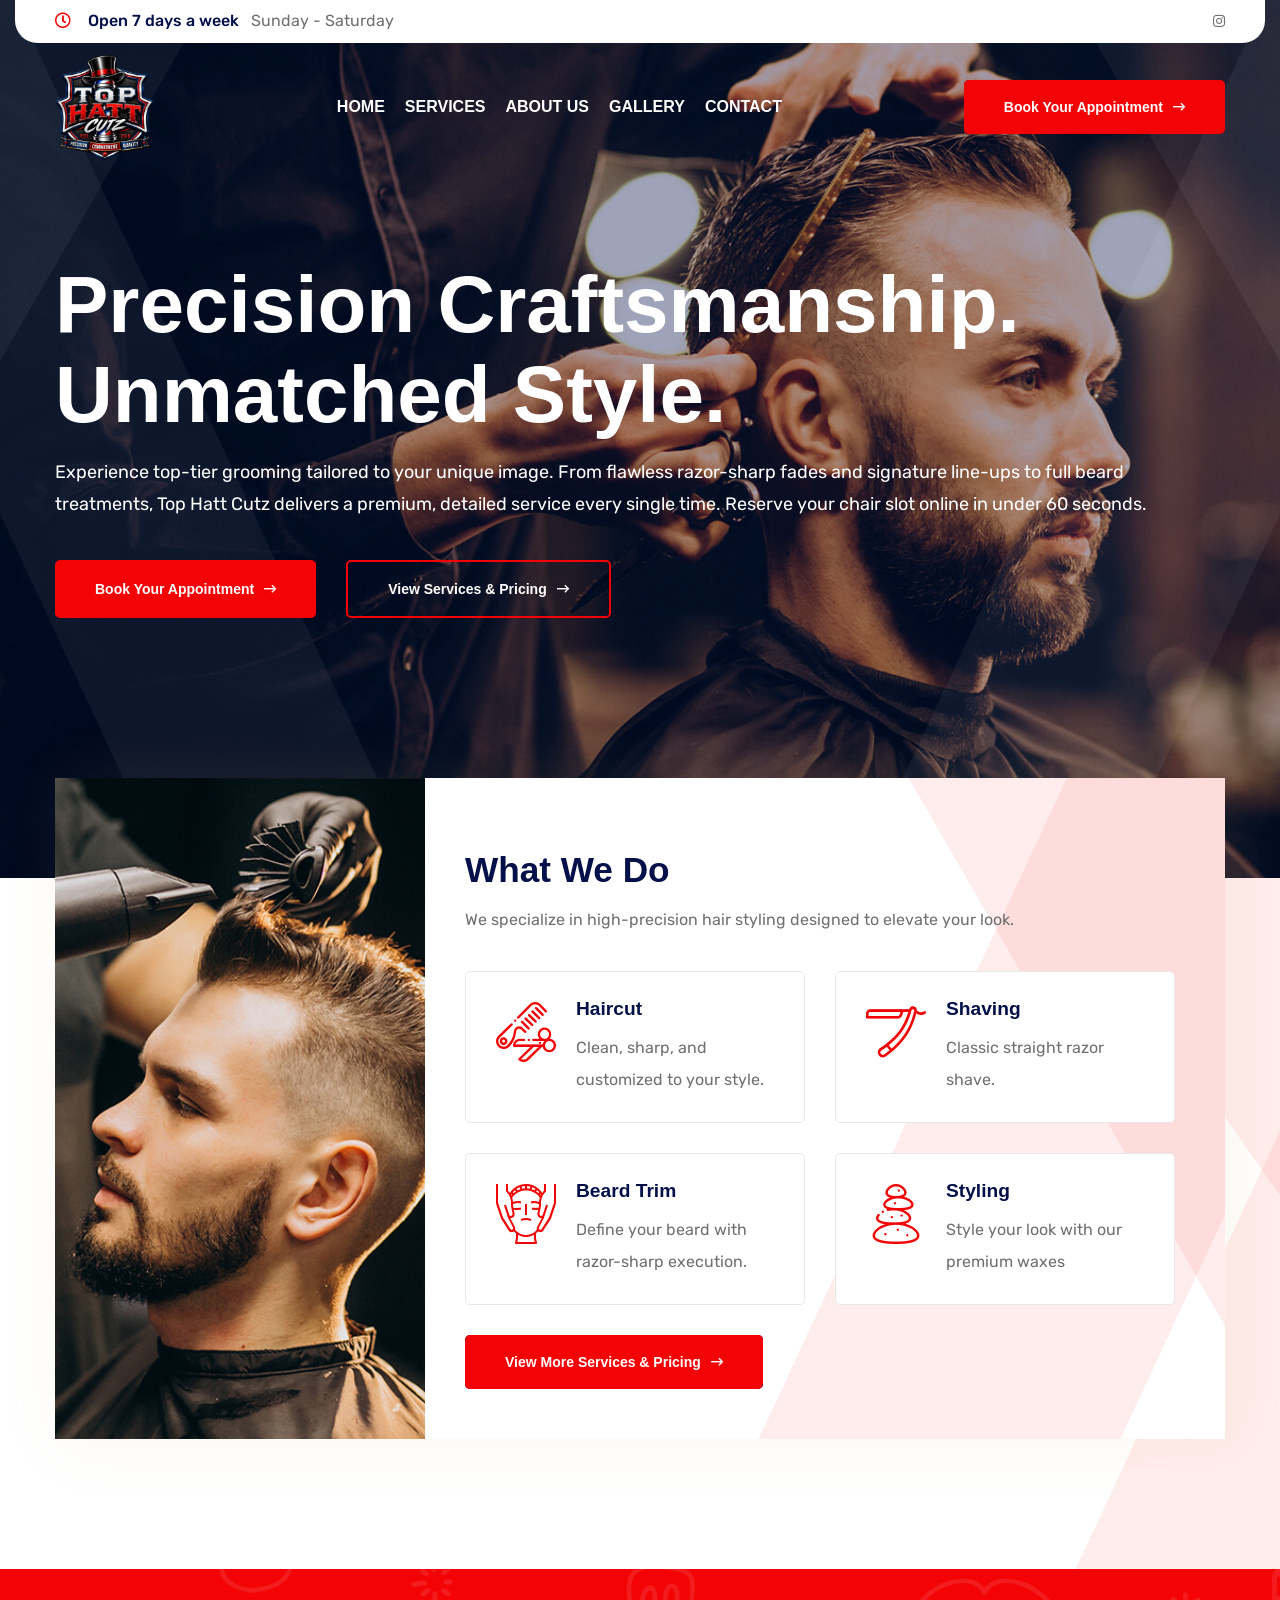
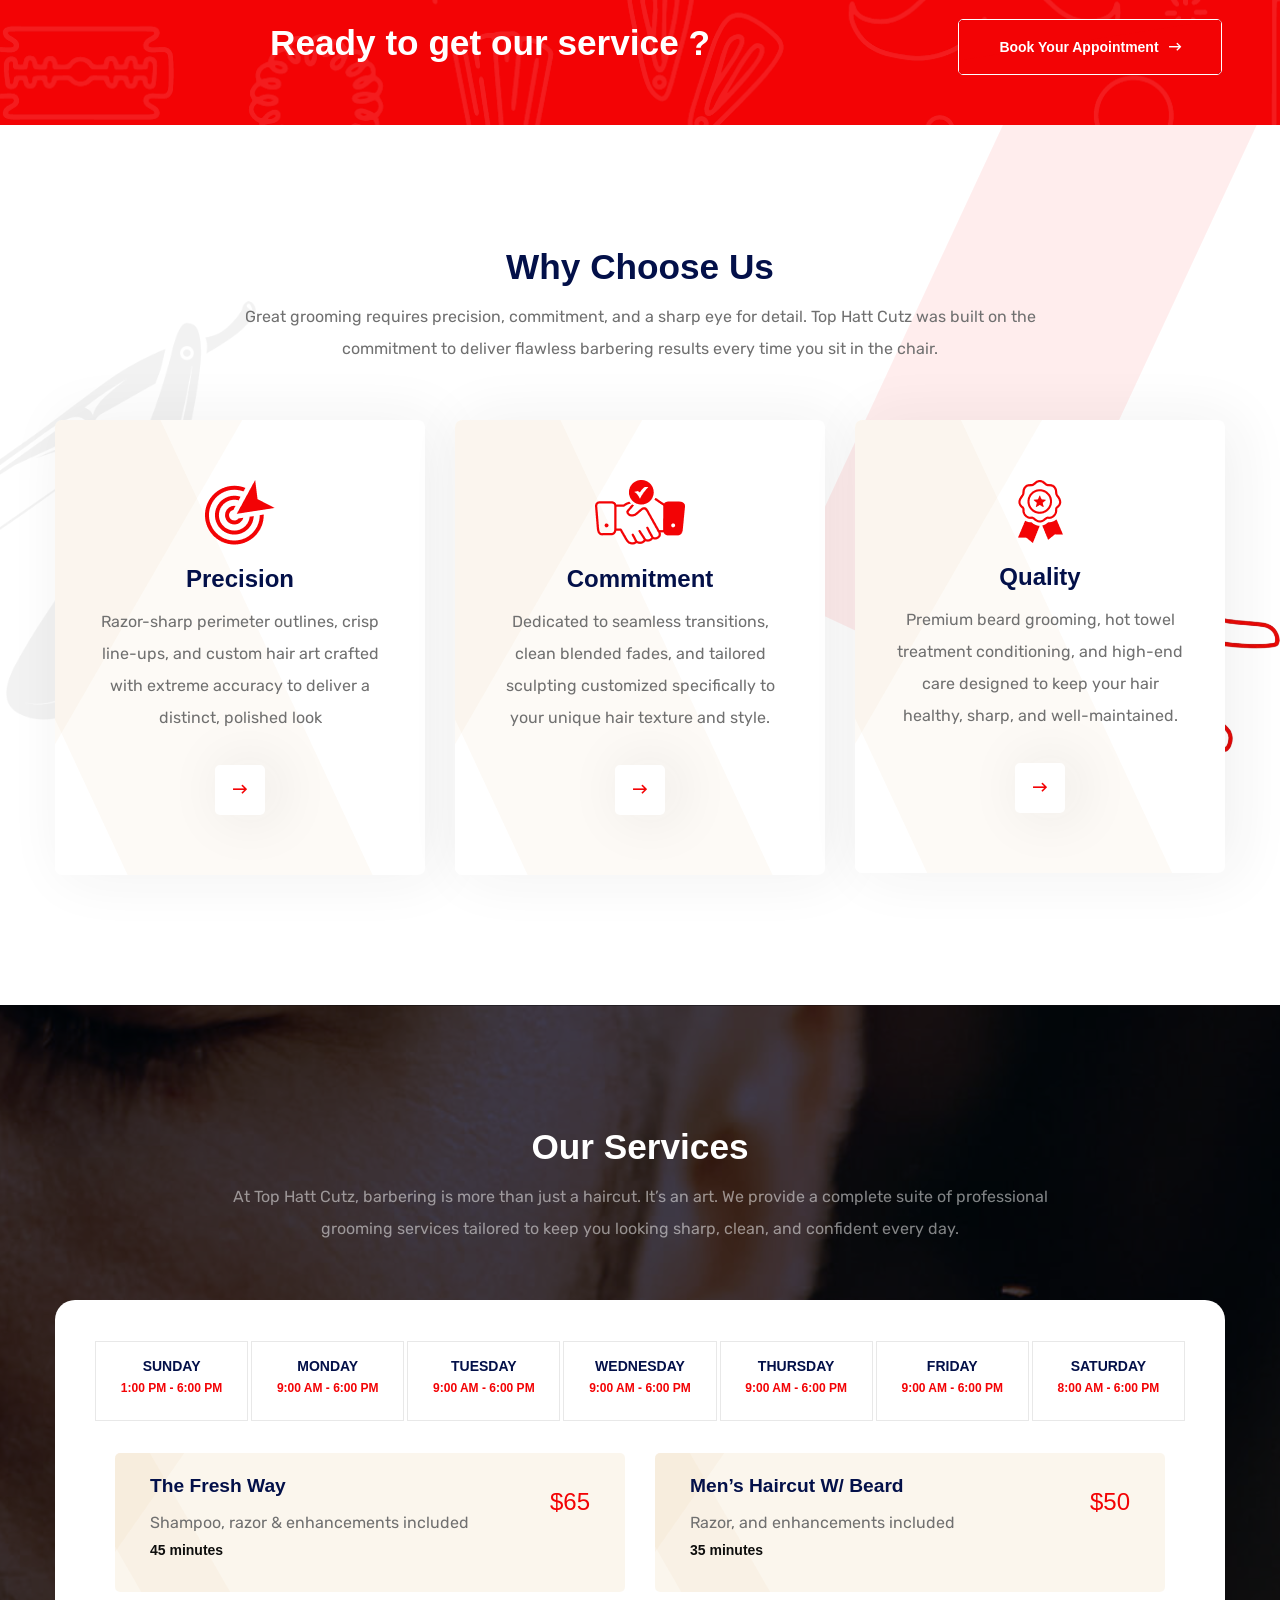
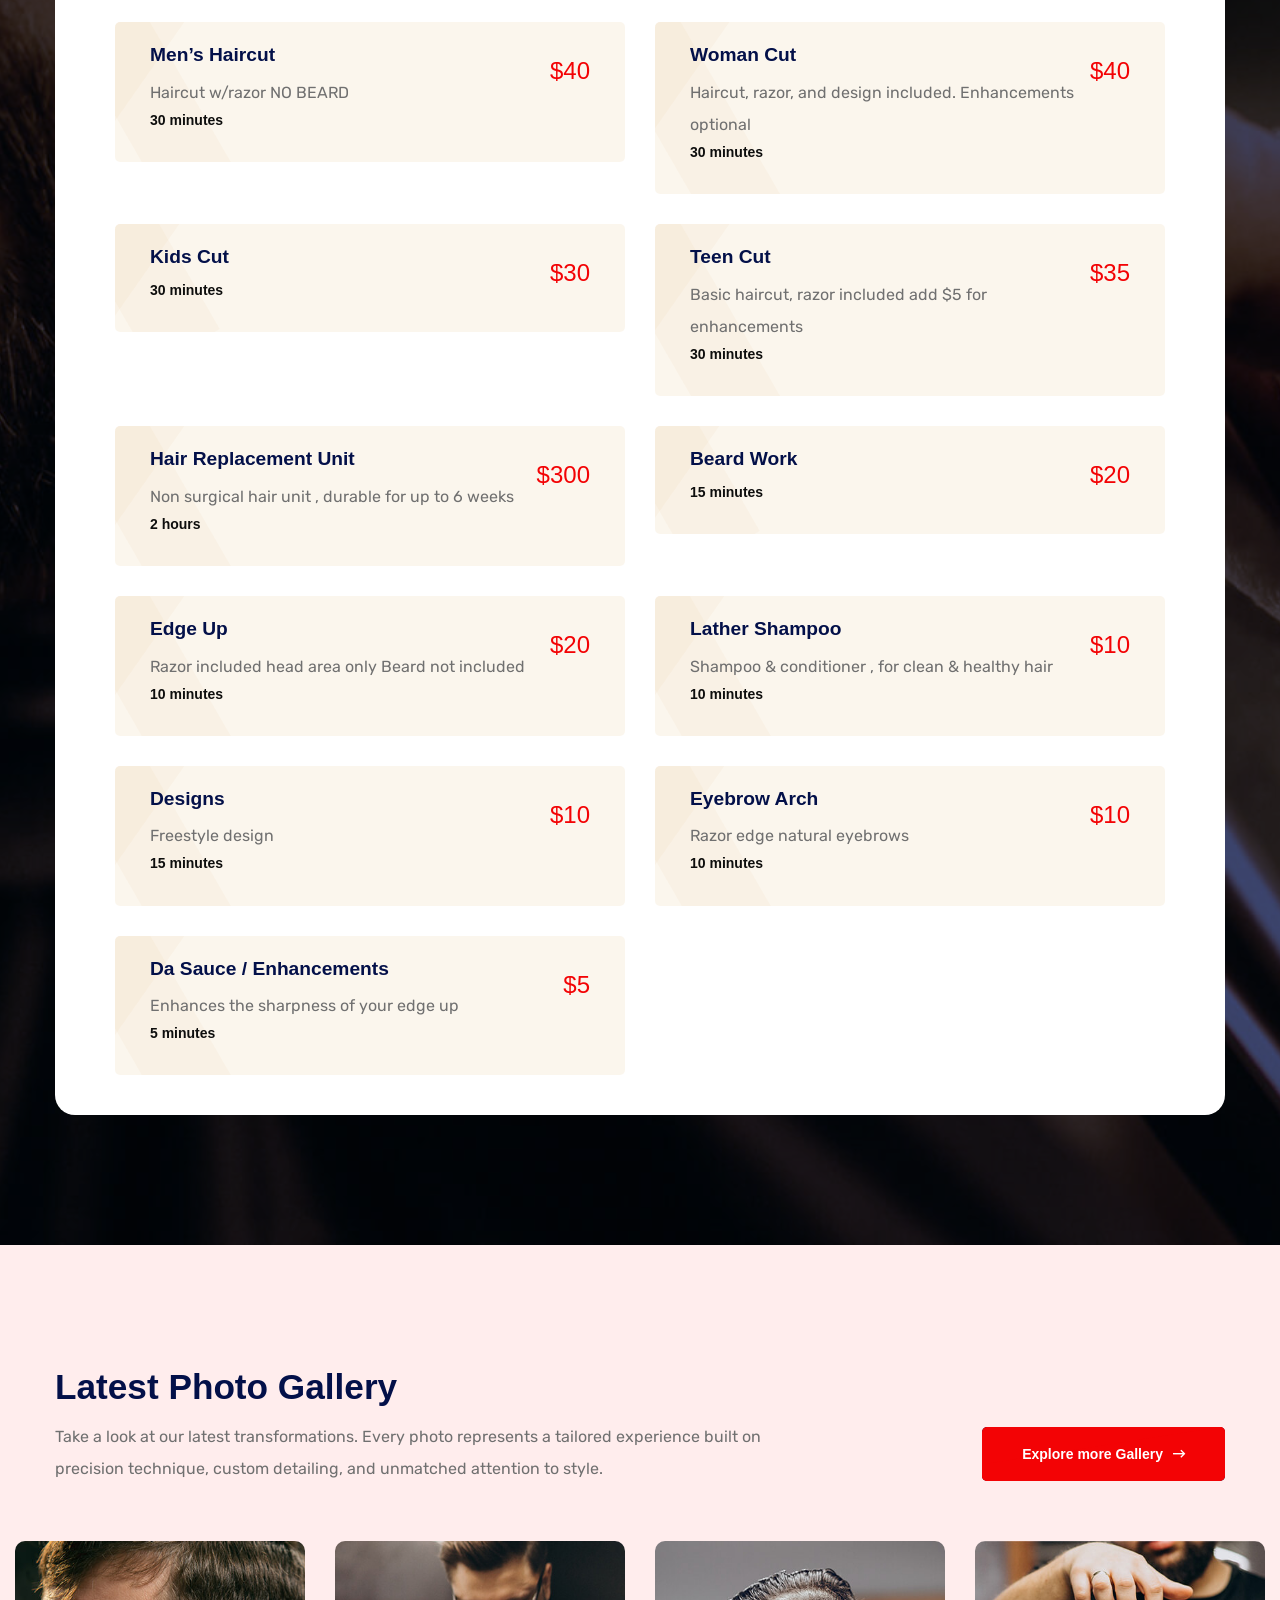
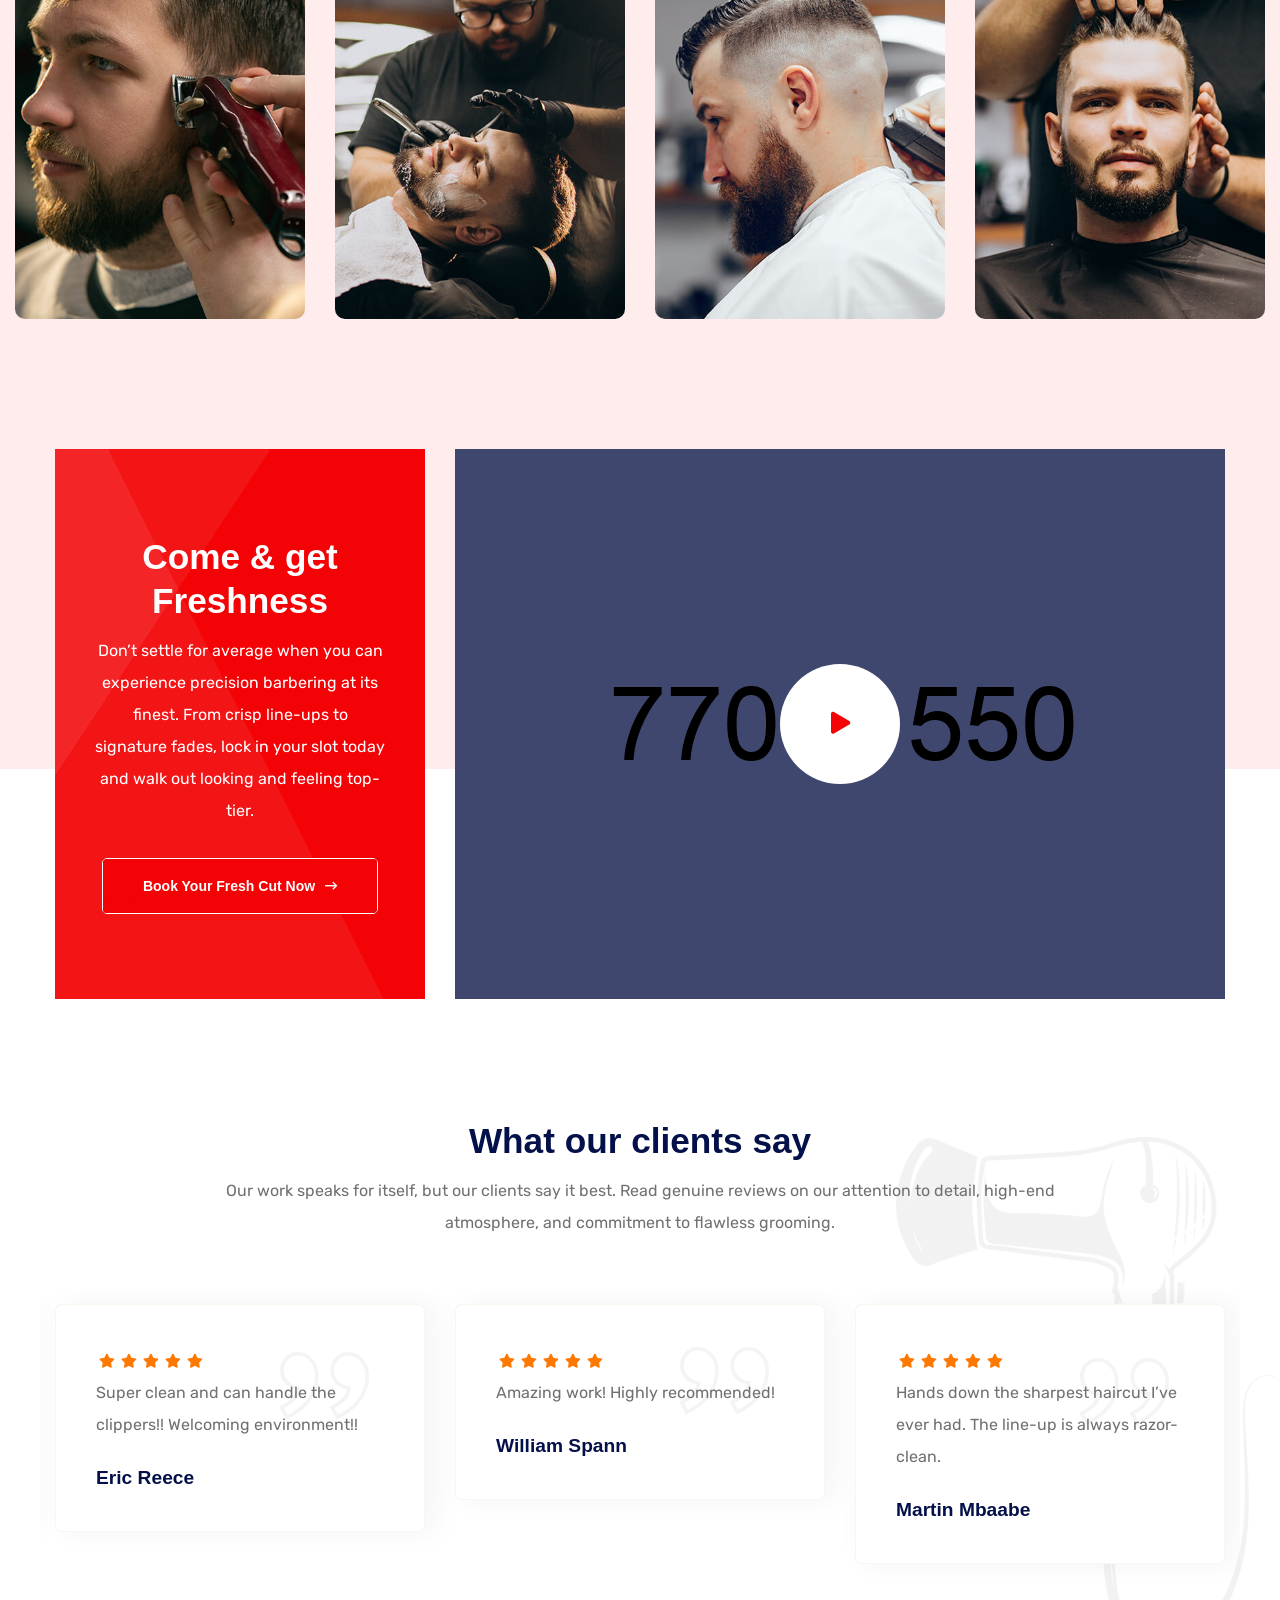
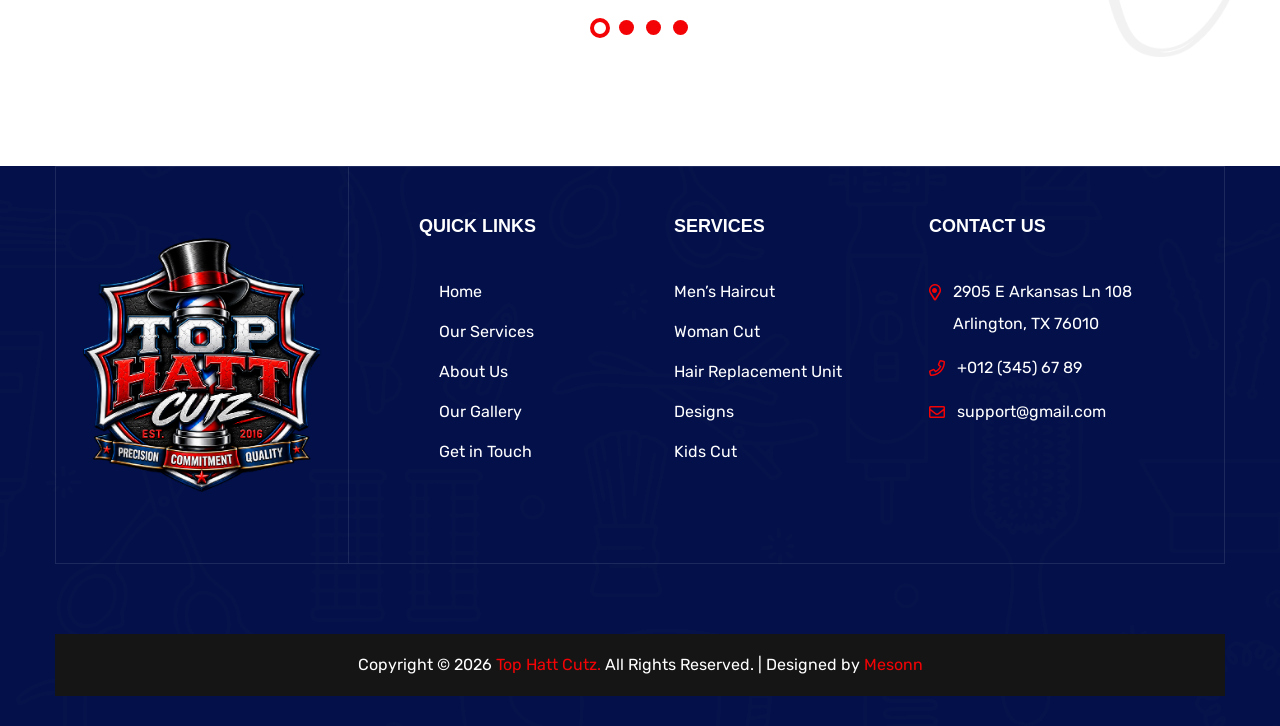
==== index.html @ 231bff4a "All pages" ====
<!DOCTYPE html>
<html lang="zxx">
<head>
    <!-- Required meta tags -->
    <meta charset="utf-8" />
    <meta name="description" content="" />
    <meta http-equiv="X-UA-Compatible" content="IE=edge">
    <meta name="viewport" content="width=device-width, initial-scale=1, shrink-to-fit=no">

    <!-- Title -->
    <title>Top Hatt Cutz | Premium Barbering, Precision Fades & Custom Hairlines || Home</title>
    <meta name="description" content="Book your next precision haircut with Top Hatt Cutz. Master barbering specializing in crisp fades, sharp line-ups, custom hair designs, and premium beard care. Select your slot and book online in seconds.">
    <!-- Favicon Icon -->
    <link rel="shortcut icon" href="assets/images/logos/logo2.png" type="image/x-icon">
    <!-- Google Fonts -->
    <link href="https://fonts.googleapis.com/css2?family=Oswald:wght@400;500;600;700&family=Rubik:wght@400;500&display=swap" rel="stylesheet">
    
    <!-- Flaticon -->
    <link rel="stylesheet" href="assets/css/flaticon.min.css">
    <!-- Font Awesome -->
    <link rel="stylesheet" href="assets/css/fontawesome-5.14.0.min.css">
    <!-- Bootstrap -->
    <link rel="stylesheet" href="assets/css/bootstrap-4.5.3.min.css">
    <!-- Magnific Popup -->
    <link rel="stylesheet" href="assets/css/magnific-popup.min.css">
    <!-- Nice Select -->
    <link rel="stylesheet" href="assets/css/nice-select.min.css">
    <!-- Animate -->
    <link rel="stylesheet" href="assets/css/animate.min.css">
    <!-- Slick -->
    <link rel="stylesheet" href="assets/css/slick.min.css">
    <!-- Main Style -->
    <link rel="stylesheet" href="assets/css/style.css">
    
</head>
<body>
    <div class="page-wrapper">

        <!-- Preloader -->
        <div class="preloader"></div>

        <!-- main header -->
        <header class="main-header header-one menu-absolute">
           <div class="container">
               <div class="header-top py-5">
                   <div class="row">
                       <div class="col-sm-9">
                           <div class="top-left">
                               <ul>
                                   <li><i class="far fa-map-marker"></i> <b>Londyn’s Studio : </b>2905 E Arkansas Ln 108 Arlington, TX 76010</li>
                                    <li><i class="far fa-clock"></i> <b>Open 7 days a week </b> Sunday - Saturday</li>
                                </ul>
                           </div>
                       </div>
                       <div class="col-sm-3">
                           <div class="top-right text-center text-sm-right">
                                <div class="social-style-one">
                                    <a href="#"><i class="fab fa-instagram"></i></a>
                                    <!-- <a href="#"><i class="fab fa-twitter"></i></a>
                                    <a href="#"><i class="fab fa-youtube"></i></a>
                                    <a href="#"><i class="fab fa-rocketchat"></i></a> -->
                                </div>
                           </div>
                       </div>
                   </div>
               </div>
           </div>
           
            <!--Header-Upper-->
            <div class="header-upper">
                <div class="container clearfix">

                    <div class="header-inner py-10 rpy-0 d-lg-flex align-items-center">
                        <div class="logo-outer">
                            <div class="logo"><a href="index.html"><img src="assets/images/logos/logo2.png" alt="Logo" title="Logo"></a></div>
                        </div>

                        <div class="nav-outer clearfix mx-lg-auto">
                            <!-- Main Menu -->
                            <nav class="main-menu navbar-expand-lg">
                                <div class="navbar-header">
                                   <div class="mobile-logo my-15">
                                       <a href="index.html">
                                            <img src="assets/images/logos/logo2.png" alt="Logo" title="Logo">
                                       </a>
                                   </div>
                                   
                                    <!-- Toggle Button -->
                                    <button type="button" class="navbar-toggle" data-toggle="collapse" data-target=".navbar-collapse">
                                        <span class="icon-bar"></span>
                                        <span class="icon-bar"></span>
                                        <span class="icon-bar"></span>
                                    </button>
                                </div>

                                <div class="navbar-collapse collapse clearfix">
                                    <ul class="navigation clearfix">
                                        
                                        <li><a href="index.html">Home</a></li>

                                        <li><a href="services.html">Services</a></li>

                                        <li><a href="about.html">About Us</a></li>

                                        <li><a href="gallery.html">Gallery</a></li>

                                        <li><a href="contact.html">Contact</a></li>
                                    </ul>
                                </div>

                            </nav>
                            <!-- Main Menu End-->
                        </div>
                        
                        <!-- Menu Button -->
                        <div class="menu-button d-none d-lg-block">
                           <a href="#" class="theme-btn">Book Your Appointment <i class="far fa-long-arrow-right"></i></a>
                        </div>
                    </div>
                </div>
            </div>
            <!--End Header Upper-->
        </header>

       
        <!-- Hero Section Start -->
        <section class="hero-section py-250" style="background-image: url(assets/images/hero/hero-bg.jpg);">
            <div class="container">
                <div class="row align-items-center justify-content-between">
                    <div class="col-xl-12 col-lg-12">
                        <div class="hero-content py-10 rpt-0 text-white rmb-70">
                            <h1 class="wow fadeInUp delay-0-2s">Precision Craftsmanship. Unmatched Style.</h1>
                            <p class="wow fadeInUp delay-0-4s">Experience top-tier grooming tailored to your unique image. From flawless razor-sharp fades and signature line-ups to full beard treatments, Top Hatt Cutz delivers a premium, detailed service every single time. Reserve your chair slot online in under 60 seconds.</p>
                            <div class="hero-btn">
                                <a href="#" class="theme-btn wow fadeInUp delay-0-6s">Book Your Appointment <i class="far fa-long-arrow-right"></i></a>
                            <a href="#hair" class="theme2-btn wow fadeInUp delay-0-8s">View Services & Pricing <i class="far fa-long-arrow-right"></i></a>
                            </div>
                            
                        </div>
                    </div>
                    <!-- <div class="col-lg-4">
                        <div class="hero-video text-lg-right wow zoomIn delay-0-6s">
                            <a href="https://www.youtube.com/watch?v=9Y7ma241N8k" class="mfp-iframe video-play"><i class="fas fa-play"></i></a>
                        </div>
                    </div> -->
                </div>
            </div>
            <div class="hero-bg-shapes"></div>
        </section>
        <!-- Hero Section End -->
        
        
        <!-- What We Do Area Start -->
        <section class="what-we-do-area pb-130 rpb-100">
            <div class="container">
                <div class="what-we-do-inner">
                    <div class="row">
                        <div class="col-xl-4">
                            <div class="feature-image wow fadeInLeft delay-0-2s" style="background-image: url(assets/images/about/what-we-do.jpg);"></div>
                        </div>
                        <div class="col-xl-8 align-self-center">
                            <div class="what-we-do-content wow fadeInRight delay-0-2s">
                                <div class="row">
                                    <div class="col-lg-12">
                                        <div class="section-title mb-35">
                                            <h2 class="title">What We Do</h2>
                                            <p>We specialize in high-precision hair styling designed to elevate your look.</p>
                                        </div>
                                    </div>
                                </div>
                                <div class="row">
                                    <div class="col-md-6">
                                        <div class="feature-item">
                                            <div class="icon">
                                                <i class="flaticon-scissors"></i>
                                            </div>
                                            <div class="content">
                                                <h4>Haircut</h4>
                                                <p>Clean, sharp, and customized to your style.</p>
                                            </div>
                                        </div>
                                    </div>
                                    <div class="col-md-6">
                                        <div class="feature-item">
                                            <div class="icon">
                                                <i class="flaticon-straight-razor"></i>
                                            </div>
                                            <div class="content">
                                                <h4>Shaving</h4>
                                                <p>Classic straight razor shave.</p>
                                            </div>
                                        </div>
                                    </div>
                                    <div class="col-md-6">
                                        <div class="feature-item">
                                            <div class="icon">
                                                <i class="flaticon-beauty-treatment"></i>
                                            </div>
                                            <div class="content">
                                                <h4>Beard Trim</h4>
                                                <p>Define your beard with razor-sharp execution.</p>
                                            </div>
                                        </div>
                                    </div>
                                    <div class="col-md-6">
                                        <div class="feature-item">
                                            <div class="icon">
                                                <i class="flaticon-hot-stones"></i>
                                            </div>
                                            <div class="content">
                                                <h4>Styling</h4>
                                                <p>Style your look with our premium waxes</p>
                                            </div>
                                        </div>
                                    </div>
                                </div>

                                <a href="#hair" class="theme-btn wow fadeInUp delay-0-8s">View More Services & Pricing <i class="far fa-long-arrow-right"></i></a>
                            </div>
                            
                        </div>
                    </div>
                </div>
            </div>
        </section>
        <!-- What We Do Area End -->
        
        
        <!-- About Us Area Start -->
        <!-- <section class="about-us-area">
            <div class="row">
                <div class="col-xl-3 col-sm-6">
                    <div class="about-left-image wow fadeInUp delay-0-2s">
                        <img src="assets/images/about/about-left.jpg" alt="About Left">
                    </div>
                </div>
                <div class="col-xl-3 col-sm-6 order-xl-2">
                    <div class="about-right-image wow fadeInUp delay-0-6s">
                        <img src="assets/images/about/about-right.jpg" alt="About Right">
                    </div>
                </div>
                <div class="col-xl-6 align-self-center">
                    <div class="about-content rp-15 rpb-90 text-center wow fadeInUp delay-0-4s">
                        <div class="row justify-content-center">
                            <div class="col-lg-8">
                                <div class="section-title mb-35">
                                    <h2 class="title">we’re Best barbers & hair cutting salon</h2>
                                </div>
                            </div>
                        </div>
                        <p>Sed ut perspiciatis unde omnis iste natus error sit voluptatem accusantium doloremque laudantium, totam rem aperiam, eaque ipsa quae ab illo inventore veritatis et quasi architecto beatae vitae dicta sunt explicabo. Nemo enim ipsam voluptatem quia voluptas sit aspernatur aut odit aut fugit, sed quia consequuntur magni dolores eos qui ratione voluptatem sequi nesciunt.</p>
                        <div class="our-author mt-20">
                            <img src="assets/images/about/author.jpg" alt="Authro">
                            <div class="content">
                                <h4>Randall J. Goodman</h4>
                                <img src="assets/images/about/signature.png" alt="Signature">
                            </div>
                        </div>
                        <img class="about-bg-shape" src="assets/images/about/about-bg-shape.png" alt="BG Shape">
                    </div>
                </div>
            </div>
        </section> -->
        <!-- About Us Area End -->
        
        
        <!-- Call To Action Start -->
        <section class="cta-area bgs-cover bg-yellow text-white py-40" style="background-image: url(assets/images/background/cta-bg.png);">
            <div class="container">
                <div class="row justify-content-center text-center align-items-center">
                    <div class="col-xl-9 col-lg-8">
                        <div class="section-title mt-5 wow fadeInLeft delay-0-2s">
                            <h2>Ready to get our service ?</h2>
                        </div>
                    </div>
                    <div class="col-xl-3 col-lg-4">
                        <a href="#" class="theme-btn btn-border my-10 wow fadeInRight delay-0-2s">Book Your Appointment <i class="far fa-long-arrow-right"></i></a>
                    </div>
                </div>
            </div>
        </section>
        <!-- Call To Action End -->
        
        
        <!-- Services Area Start -->
        <section class="services-area rel z-1 pt-120 rpt-90 pb-100 rpb-70">
            <div class="container">
               <div class="row justify-content-center">
                    <div class="col-xl-9 col-lg-9 col-md-9">
                        <div class="section-title text-center mb-55">
                            <h2 class="title">Why Choose Us</h2>
                            <p>Great grooming requires precision, commitment, and a sharp eye for detail. Top Hatt Cutz was built on the commitment to deliver flawless barbering results every time you sit in the chair.</p>
                        </div>
                    </div>
                </div>
                <div class="row">
                    <div class="col-lg-4 col-md-6">
                        <div class="service-item wow fadeInUp delay-0-2s">
                            <div class="icon">
                                <!-- <i class="flaticon-salon"></i> -->
                                <img src="assets/images/icon/Precision.png" alt="Precision">
                            </div>
                            <div class="content">
                                <h3>Precision</h3>
                                <p>Razor-sharp perimeter outlines, crisp line-ups, and custom hair art crafted with extreme accuracy to deliver a distinct, polished look</p>
                                <span class="details-btn"><i class="far fa-long-arrow-right"></i></span>
                            </div>
                        </div>
                    </div>
                    <div class="col-lg-4 col-md-6">
                        <div class="service-item wow fadeInUp delay-0-4s">
                            <div class="icon">
                                <!-- <i class="flaticon-shampoo"></i> -->
                                <img src="assets/images/icon/commitment.png" alt="Commitment">
                            </div>
                            <div class="content">
                                <h3>Commitment</h3>
                                <p>Dedicated to seamless transitions, clean blended fades, and tailored sculpting customized specifically to your unique hair texture and style.</p>
                                <span class="details-btn"><i class="far fa-long-arrow-right"></i></span>
                            </div>
                        </div>
                    </div>
                    <div class="col-lg-4 col-md-6">
                        <div class="service-item wow fadeInUp delay-0-6s">
                            <div class="icon">
                                <!-- <i class="flaticon-hot-stone"></i> -->
                                <img src="assets/images/icon/quality.png" class="quality" alt="Quality">
                            </div>
                            <div class="content">
                                <h3>Quality</h3>
                                <p>Premium beard grooming, hot towel treatment conditioning, and high-end care designed to keep your hair healthy, sharp, and well-maintained.</p>
                                <span class="details-btn"><i class="far fa-long-arrow-right"></i></span>
                            </div>
                        </div>
                    </div>
                </div>
            </div>
            <div class="services-shapes">
                <img class="shape-one" src="assets/images/shapes/service-one.png" alt="Shape">
                <img class="shape-two" src="assets/images/shapes/service-two.png" alt="Shape">
            </div>
        </section>
        <!-- Services Area End -->
        
        
        <!-- Pricing Plan Area Start -->
        <section class="pricing-plan-area bgs-cover pt-120 rpt-90 pb-130 rpb-100" style="background-image: url(assets/images/background/pricing-plan-bg.jpg);">
            <div class="container">
               <div class="row justify-content-center">
                    <div class="col-xl-9 col-lg-8 col-md-8">
                        <div class="section-title text-white text-center mb-55">
                            <h2 class="title">Our Services</h2>
                            <p>At Top Hatt Cutz, barbering is more than just a haircut. It’s an art. We provide a complete suite of professional grooming services tailored to keep you looking sharp, clean, and confident every day.</p>
                        </div>
                    </div>
                </div>
                <div class="price-tab-wrap p-40 bg-white">
                    <ul class="nav nav-justified price-tab">
                        <li class="nav-item">
                            <span class="nav-link">
                                <!-- <i class="flaticon-beauty-salon"></i> -->
                                <!-- <img src="assets/images/icon/hour.png" alt="hour"> -->
                                <span>sunday</span>
                                <h5>1:00 PM - 6:00 PM</h5>
                            </span>
                        </li>
                        <li class="nav-item">
                            <span class="nav-link">
                                <!-- <i class="flaticon-beauty-salon"></i> -->
                                <span>monday</span>
                                <h5>9:00 AM - 6:00 PM</h5>
                            </span>
                        </li>
                        <li class="nav-item">
                            <span class="nav-link">
                                <!-- <i class="flaticon-beauty-salon"></i> -->
                                <span>tuesday</span>
                                <h5>9:00 AM - 6:00 PM</h5>
                            </span>
                        </li>
                        <li class="nav-item">
                            <span class="nav-link">
                                <!-- <i class="flaticon-beauty-salon"></i> -->
                                <span>wednesday</span>
                                <h5>9:00 AM - 6:00 PM</h5>
                            </span>
                        </li>
                        <li class="nav-item">
                            <span class="nav-link">
                                <!-- <i class="flaticon-beauty-salon"></i> -->
                                <span>thursday</span>
                                <h5>9:00 AM - 6:00 PM</h5>
                            </span>
                        </li>
                        <li class="nav-item">
                            <span class="nav-link">
                                <!-- <i class="flaticon-beauty-salon"></i> -->
                                <span>friday</span>
                                <h5>9:00 AM - 6:00 PM</h5>
                            </span>
                        </li>
                        <li class="nav-item">
                            <span class="nav-link">
                                <!-- <i class="flaticon-beauty-salon"></i> -->
                                <span>saturday</span>
                                <h5>8:00 AM - 6:00 PM</h5>
                            </span>
                        </li>
                    </ul>
                    
                    <div class="tab-content price-tab-content" id="hair">
                        <div class=" fade show active">
                            <div class="row">
                                <div class="col-lg-6">
                                    <div class="price-item wow fadeInUp delay-0-2s">
                                        <div class="content">
                                            <h5>The Fresh Way</h5>
                                            <span>Shampoo, razor & enhancements included</span>
                                            <h6>45 minutes</h6>
                                        </div>
                                        <span class="price">$65</span>
                                    </div>
                                </div>
                                <div class="col-lg-6">
                                    <div class="price-item wow fadeInUp delay-0-4s">
                                        <div class="content">
                                            <h5>Men’s Haircut W/ Beard</h5>
                                            <span>Razor, and enhancements included</span>
                                            <h6>35 minutes</h6>
                                        </div>
                                        <span class="price">$50</span>
                                    </div>
                                </div>
                                <div class="col-lg-6">
                                    <div class="price-item wow fadeInUp delay-0-2s">
                                        
                                        <div class="content">
                                            <h5>Men’s Haircut</h5>
                                            <span>Haircut w/razor NO BEARD</span>
                                            <h6>30 minutes</h6>
                                        </div>
                                        <span class="price">$40</span>
                                    </div>
                                </div>
                                <div class="col-lg-6">
                                    <div class="price-item wow fadeInUp delay-0-4s">
                                        
                                        <div class="content">
                                            <h5>Woman Cut</h5>
                                            <span>Haircut, razor, and design included. Enhancements optional</span>
                                            <h6>30 minutes</h6>
                                        </div>
                                        <span class="price">$40</span>
                                    </div>
                                </div>
                                <div class="col-lg-6">
                                    <div class="price-item wow fadeInUp delay-0-2s">
                                        
                                        <div class="content">
                                            <h5>Kids Cut</h5>
                                            <!-- <span>Haircut, razor, and design included. Enhancements optional</span> -->
                                            <h6>30 minutes</h6>
                                        </div>
                                        <span class="price">$30</span>
                                    </div>
                                </div>
                                <div class="col-lg-6">
                                    <div class="price-item wow fadeInUp delay-0-4s">
                                        
                                        <div class="content">
                                            <h5>Teen Cut</h5>
                                            <span>Basic haircut, razor included add $5 for enhancements</span>
                                            <h6>30 minutes</h6>
                                        </div>
                                        <span class="price">$35</span>
                                    </div>
                                </div>
                                <div class="col-lg-6">
                                    <div class="price-item wow fadeInUp delay-0-2s">
                            
                                        <div class="content">
                                            <h5>Hair Replacement Unit</h5>
                                            <span>Non surgical hair unit , durable for up to 6 weeks</span>
                                            <h6>2 hours</h6>
                                        </div>
                                        <span class="price">$300</span>
                                    </div>
                                </div>
                                <div class="col-lg-6">
                                    <div class="price-item wow fadeInUp delay-0-4s">
                                        
                                        <div class="content">
                                            <h5>Beard Work</h5>
                                            <!-- <span>Non surgical hair unit , durable for up to 6 weeks</span> -->
                                            <h6>15 minutes</h6>
                                        </div>
                                        <span class="price">$20</span>
                                    </div>
                                </div>
                                <div class="col-lg-6">
                                    <div class="price-item wow fadeInUp delay-0-2s">
                            
                                        <div class="content">
                                            <h5>Edge Up</h5>
                                            <span>Razor included head area only Beard not included</span>
                                            <h6>10 minutes</h6>
                                        </div>
                                        <span class="price">$20</span>
                                    </div>
                                </div>
                                <div class="col-lg-6">
                                    <div class="price-item wow fadeInUp delay-0-2s">
                            
                                        <div class="content">
                                            <h5>Lather Shampoo</h5>
                                            <span>Shampoo & conditioner , for clean & healthy hair</span>
                                            <h6>10 minutes</h6>
                                        </div>
                                        <span class="price">$10</span>
                                    </div>
                                </div>
                                <div class="col-lg-6">
                                    <div class="price-item wow fadeInUp delay-0-2s">
                            
                                        <div class="content">
                                            <h5>Designs</h5>
                                            <span>Freestyle design</span>
                                            <h6>15 minutes</h6>
                                        </div>
                                        <span class="price">$10</span>
                                    </div>
                                </div>
                                <div class="col-lg-6">
                                    <div class="price-item wow fadeInUp delay-0-2s">
                            
                                        <div class="content">
                                            <h5>Eyebrow Arch</h5>
                                            <span>Razor edge natural eyebrows</span>
                                            <h6>10 minutes</h6>
                                        </div>
                                        <span class="price">$10</span>
                                    </div>
                                </div>
                                <div class="col-lg-6">
                                    <div class="price-item wow fadeInUp delay-0-2s">
                            
                                        <div class="content">
                                            <h5>Da Sauce / Enhancements</h5>
                                            <span>Enhances the sharpness of your edge up</span>
                                            <h6>5 minutes</h6>
                                        </div>
                                        <span class="price">$5</span>
                                    </div>
                                </div>
                            </div>
                        </div>
                    </div>
                </div>
            </div>
        </section>
        <!-- Pricing Plan Area End -->
        
        
        <!-- Gallery Area Start -->
        <section class="gallery-area rel z-1 pt-120 rpt-90 pb-100 rpb-70">
            <div class="container">
               <div class="row justify-content-between align-items-end mb-40">
                    <div class="col-xl-8 col-lg-8">
                        <div class="section-title mb-15 wow fadeInLeft delay-0-2s">
                            <h2 class="title">Latest Photo Gallery</h2>
                            <p>Take a look at our latest transformations. Every photo represents a tailored experience built on precision technique, custom detailing, and unmatched attention to style.</p>
                        </div>
                    </div>
                    <div class="col-lg-4">
                        <div class="section-header-btn text-lg-right mb-20 wow fadeInRight delay-0-2s">
                            <a href="gallery.html" class="theme-btn">Explore more Gallery <i class="far fa-long-arrow-right"></i></a>
                        </div>
                    </div>
                </div>
            </div>
            <div class="container-fluid">
                <div class="row">
                    <div class="col-xl-3 col-sm-6">
                        <div class="gallery-item wow fadeInUp delay-0-2s">
                            <img src="assets/images/gellary/gallery1.jpg" alt="Gallery">
                            <!-- <div class="gallery-content">
                                <h3>Hair Cutting</h3>
                                <p>Barbers & Salon Services</p>
                                <a href="gallery-details.html" class="details-btn"><i class="far fa-long-arrow-right"></i></a>
                            </div> -->
                        </div>
                    </div>
                    <div class="col-xl-3 col-sm-6">
                        <div class="gallery-item wow fadeInUp delay-0-4s">
                            <img src="assets/images/gellary/gallery2.jpg" alt="Gallery">
                            <!-- <div class="gallery-content">
                                <h3>Hair Cutting</h3>
                                <p>Barbers & Salon Services</p>
                                <a href="gallery-details.html" class="details-btn"><i class="far fa-long-arrow-right"></i></a>
                            </div> -->
                        </div>
                    </div>
                    <div class="col-xl-3 col-sm-6">
                        <div class="gallery-item wow fadeInUp delay-0-6s">
                            <img src="assets/images/gellary/gallery3.jpg" alt="Gallery">
                            <!-- <div class="gallery-content">
                                <h3>Hair Cutting</h3>
                                <p>Barbers & Salon Services</p>
                                <a href="gallery-details.html" class="details-btn"><i class="far fa-long-arrow-right"></i></a>
                            </div> -->
                        </div>
                    </div>
                    <div class="col-xl-3 col-sm-6">
                        <div class="gallery-item wow fadeInUp delay-0-8s">
                            <img src="assets/images/gellary/gallery4.jpg" alt="Gallery">
                            <!-- <div class="gallery-content">
                                <h3>Hair Cutting</h3>
                                <p>Barbers & Salon Services</p>
                                <a href="gallery-details.html" class="details-btn"><i class="far fa-long-arrow-right"></i></a>
                            </div> -->
                        </div>
                    </div>
                </div>
            </div>
        </section>
        <!-- Gallery Area End -->
        
        
        <!-- Contact Section Start -->
        <!-- <section class="contact-area rel z-1">
            <div class="container">
               <div class="row justify-content-center">
                    <div class="col-xl-5 col-lg-6 col-md-8">
                    </div>
                </div>
                <div class="contact-form-wrap">
                   <div class="image wow fadeInUp delay-0-2s" style="background-image: url(assets/images/contact/left.jpg);"></div>
                    <form action="#" class="bg-yellow bgs-cover wow fadeInUp delay-0-4s" style="background-image: url(assets/images/contact/contact-bg.png);">
                        <div class="row justify-content-center mb-35 text-white text-center">
                            <div class="col-lg-10">
                                <div class="section-title text-white">
                                    <h2 class="title">Have a Question?</h2>
                                </div>
                                <p>Whether you need advice on beard care, want to ask about custom hairline enhancements, or need assistance with your booking slot, don't hesitate to reach out. Drop us a message, and we'll get back to you in no time!</p>
                            </div>
                        </div>
                        <div class="row small-gap">
                            <div class="col-lg-6">
                                <div class="form-group">
                                    <input type="text" id="name" name="name" class="form-control" value="" placeholder="Your First Name" required>
                                </div>
                            </div>
                            <div class="col-lg-6">
                                <div class="form-group">
                                    <input type="text" id="name" name="name" class="form-control" value="" placeholder="Your Last Name" required>
                                </div>
                            </div>
                            <div class="col-lg-6">
                                <div class="form-group">
                                    <input type="email" id="email" name="email" class="form-control" value="" placeholder="Email Address" required>
                                </div>
                            </div>
                            <div class="col-lg-6">
                                <div class="form-group">
                                    <input type="text" id="phone" name="phone" class="form-control" value="" placeholder="Phone Number" required>
                                </div>
                            </div>
                            <div class="col-lg-12">
                                <div class="form-group">
                                    <textarea name="message" id="message" class="form-control" rows="4" placeholder="Write Message" required></textarea>
                                </div>
                            </div>
                            <div class="col-lg-12">
                                <div class="form-group mb-0">
                                    <button type="submit" class="theme-btn btn-border w-100">Send Message<i class="far fa-long-arrow-right"></i></button>
                                </div>
                            </div>
                        </div>
                    </form>
                   <div class="image wow fadeInUp delay-0-6s" style="background-image: url(assets/images/contact/right.jpg);"></div>
                </div>
            </div>
            <div class="contact-shapes">
                <img class="shape-one" src="assets/images/shapes/contact-one.png" alt="Shape">
                <img class="shape-two" src="assets/images/shapes/contact-two.png" alt="Shape">
            </div>
        </section> -->
        <!-- Contact Section End -->
        
        
        <!-- Team Area Start -->
        <!-- <section class="team-area rel z-1 pt-120 rpt-90 pb-95 rpb-65">
            <div class="container">
               <div class="row justify-content-center">
                    <div class="col-xl-5 col-lg-6 col-md-8">
                        <div class="section-title text-center mb-50">
                            <h2 class="title">Meet our specialist</h2>
                            <p>Sit amet consectetur adipiscing elit sed do eiusmod tempor incididunt labore dolore magna aliqua suspendisse</p>
                        </div>
                    </div>
                </div>
            </div>
            <div class="container-fluid">
                <div class="team-member-wrap">
                    <div class="team-member wow fadeInUp delay-0-2s">
                        <div class="image">
                            <img src="assets/images/team/member1.jpg" alt="Member">
                            <div class="social-style-two">
                                <a href="#"><i class="fab fa-facebook-f"></i></a>
                                <a href="#"><i class="fab fa-twitter"></i></a>
                                <a href="#"><i class="fab fa-youtube"></i></a>
                                <a href="#"><i class="fab fa-rocketchat"></i></a>
                            </div>
                        </div>
                        <div class="content">
                            <h3>Scott K. Henderson</h3>
                            <span class="designation">Hair Specialist</span>
                        </div>
                    </div>
                    <div class="team-member wow fadeInUp delay-0-3s">
                        <div class="image">
                            <img src="assets/images/team/member2.jpg" alt="Member">
                            <div class="social-style-two">
                                <a href="#"><i class="fab fa-facebook-f"></i></a>
                                <a href="#"><i class="fab fa-twitter"></i></a>
                                <a href="#"><i class="fab fa-youtube"></i></a>
                                <a href="#"><i class="fab fa-rocketchat"></i></a>
                            </div>
                        </div>
                        <div class="content">
                            <h3>Donald J. Cuellar</h3>
                            <span class="designation">Hair Specialist</span>
                        </div>
                    </div>
                    <div class="team-member wow fadeInUp delay-0-4s">
                        <div class="image">
                            <img src="assets/images/team/member3.jpg" alt="Member">
                            <div class="social-style-two">
                                <a href="#"><i class="fab fa-facebook-f"></i></a>
                                <a href="#"><i class="fab fa-twitter"></i></a>
                                <a href="#"><i class="fab fa-youtube"></i></a>
                                <a href="#"><i class="fab fa-rocketchat"></i></a>
                            </div>
                        </div>
                        <div class="content">
                            <h3>Nicholas E. Sapien</h3>
                            <span class="designation">Hair Specialist</span>
                        </div>
                    </div>
                    <div class="team-member wow fadeInUp delay-0-5s">
                        <div class="image">
                            <img src="assets/images/team/member4.jpg" alt="Member">
                            <div class="social-style-two">
                                <a href="#"><i class="fab fa-facebook-f"></i></a>
                                <a href="#"><i class="fab fa-twitter"></i></a>
                                <a href="#"><i class="fab fa-youtube"></i></a>
                                <a href="#"><i class="fab fa-rocketchat"></i></a>
                            </div>
                        </div>
                        <div class="content">
                            <h3>Richard L. Miller</h3>
                            <span class="designation">Hair Specialist</span>
                        </div>
                    </div>
                    <div class="team-member wow fadeInUp delay-0-6s">
                        <div class="image">
                            <img src="assets/images/team/member5.jpg" alt="Member">
                            <div class="social-style-two">
                                <a href="#"><i class="fab fa-facebook-f"></i></a>
                                <a href="#"><i class="fab fa-twitter"></i></a>
                                <a href="#"><i class="fab fa-youtube"></i></a>
                                <a href="#"><i class="fab fa-rocketchat"></i></a>
                            </div>
                        </div>
                        <div class="content">
                            <h3>Melvin L. Hoffman</h3>
                            <span class="designation">Hair Specialist</span>
                        </div>
                    </div>
                </div>
            </div>
        </section> -->
        <!-- Team Area End -->
        
        
        <!-- CTA Video Start -->
        <section class="cta-video-area rel z-2">
            <div class="container">
                <div class="row">
                    <div class="col-lg-4">
                        <div class="cta-part bg-yellow text-center text-white p-40 rpy-55 wow fadeInLeft delay-0-2s" style="background-image: url(assets/images/background/video-cta-bg.png);">
                            <div class="section-title mb-15">
                                <h2>Come & get Freshness</h2>
                                <p>Don’t settle for average when you can experience precision barbering at its finest. From crisp line-ups to signature fades, lock in your slot today and walk out looking and feeling top-tier.</p>
                            </div>
                            
                            <a href="#" class="theme-btn btn-border">Book Your Fresh Cut Now<i class="far fa-long-arrow-right"></i></a>
                        </div>
                    </div>
                    <div class="col-lg-8">
                        <div class="video-part rmt-30 wow fadeInRight delay-0-2s">
                            <img src="assets/images/background/video-bg.jpg" alt="Video">
                            <a href="https://www.youtube.com/watch?v=9Y7ma241N8k" class="mfp-iframe video-play"><i class="fas fa-play"></i></a>
                        </div>
                    </div>
                </div>
            </div>
        </section>
        <!-- CTA Video End -->
        
        
        <!-- Testimonial Area Start -->
        <section class="testimonial-area rel z-1 pt-120 rpt-90 pb-125 rpb-95">
            <div class="container">
               <div class="row justify-content-center">
                    <div class="col-xl-9 col-lg-9 col-md-9">
                        <div class="section-title text-center mb-50">
                            <h2 class="title">What our clients say</h2>
                            <p>Our work speaks for itself, but our clients say it best. Read genuine reviews on our attention to detail, high-end atmosphere, and commitment to flawless grooming.</p>
                        </div>
                    </div>
                </div>
                
                <div class="testimonial-two-active">
                    <div class="testimonial-two-item bg-white wow fadeInUp delay-0-2s">
                        <div class="ratting">
                            <i class="fas fa-star"></i>
                            <i class="fas fa-star"></i>
                            <i class="fas fa-star"></i>
                            <i class="fas fa-star"></i>
                            <i class="fas fa-star"></i>
                            <!-- <i class="fas fa-star-half-alt"></i> -->
                        </div>
                        <p>Super clean and can handle the clippers!! Welcoming environment!!</p>
                        <div class="author">
                            <div class="des">
                                <h4>Eric Reece</h4>
                            </div>
                        </div>
                    </div>

                    <div class="testimonial-two-item bg-white wow fadeInUp delay-0-4s">
                        <div class="ratting">
                            <i class="fas fa-star"></i>
                            <i class="fas fa-star"></i>
                            <i class="fas fa-star"></i>
                            <i class="fas fa-star"></i>
                            <i class="fas fa-star"></i>
                            <!-- <i class="fas fa-star-half-alt"></i> -->
                        </div>
                        <p>Amazing work! Highly recommended!</p>
                        <div class="author">
                            <div class="des">
                                <h4>William Spann</h4>
                            </div>
                        </div>
                    </div>

                    <div class="testimonial-two-item bg-white wow fadeInUp delay-0-6s">
                        <div class="ratting">
                            <i class="fas fa-star"></i>
                            <i class="fas fa-star"></i>
                            <i class="fas fa-star"></i>
                            <i class="fas fa-star"></i>
                            <i class="fas fa-star"></i>
                            <!-- <i class="fas fa-star-half-alt"></i> -->
                        </div>
                        <p>Hands down the sharpest haircut I’ve ever had. The line-up is always razor-clean.</p>
                        <div class="author">
                            <div class="des">
                                <h4>Martin Mbaabe</h4>
                            </div>
                        </div>
                    </div>

                    <div class="testimonial-two-item bg-white wow fadeInUp delay-0-2s">
                        <div class="ratting">
                            <i class="fas fa-star"></i>
                            <i class="fas fa-star"></i>
                            <i class="fas fa-star"></i>
                            <i class="fas fa-star"></i>
                            <i class="fas fa-star"></i>
                            <!-- <i class="fas fa-star-half-alt"></i> -->
                        </div>
                        <p>Consistent, professional, and pure quality every single time.</p>
                        <div class="author">
                            <div class="des">
                                <h4>Tyson Johnson</h4>
                            </div>
                        </div>
                    </div>
                </div>
            </div>
            <div class="testimonial-bg bg-lighter">
                <!-- <img class="bg" src="assets/images/shapes/testi-bg.png" alt="BG"> -->
                <img class="shape" src="assets/images/shapes/testi-right.png" alt="Shape">
            </div>
        </section>
        <!-- Testimonial Area End -->
        
        
        <!-- News Area Start -->
        <!-- <section class="news-area rel z-2 pt-120 rpt-90 pb-100 rpb-70">
            <div class="container">
               <div class="row justify-content-between align-items-end mb-10">
                    <div class="col-xl-5 col-lg-6">
                        <div class="section-title mb-15">
                            <h2 class="title">Latest Blog & News</h2>
                            <p>Sit amet consectetur adipiscing elit sed do eiusmod tempor incididunt labore dolore magna aliqua suspendisse</p>
                        </div>
                    </div>
                    <div class="col-lg-4">
                        <div class="slider-btns text-lg-right mb-20">
                            <button class="news-prev"><i class="far fa-long-arrow-left"></i></button>
                            <button class="news-next"><i class="far fa-long-arrow-right"></i></button>
                        </div>
                    </div>
                </div>
                <div class="news-slider-wrap">
                    <div class="news-item wow fadeInUp delay-0-2s">
                        <div class="image">
                            <img src="assets/images/blog/news1.jpg" alt="News">
                        </div>
                        <div class="content">
                           <ul class="blog-meta">
                               <li><i class="far fa-user-circle"></i> <a href="#">Michael M.</a></li>
                               <li><i class="far fa-comments"></i> <a href="#">Comm (05)</a></li>
                           </ul>
                            <h5><a href="blog-details.html">Started With Node An Introduction To APIs, HTTP And ES6+ JavaScript</a></h5>
                            <p>Sed ut perspiciatis unde omnis iste natus error sit voluptatem accusantim doloremque laudantium totam</p>
                            <a href="blog-details.html" class="read-more">Read more <i class="far fa-long-arrow-right"></i></a>
                        </div>
                    </div>
                    <div class="news-item wow fadeInUp delay-0-4s">
                        <div class="image">
                            <img src="assets/images/blog/news2.jpg" alt="News">
                        </div>
                        <div class="content">
                           <ul class="blog-meta">
                               <li><i class="far fa-user-circle"></i> <a href="#">Michael M.</a></li>
                               <li><i class="far fa-comments"></i> <a href="#">Comm (05)</a></li>
                           </ul>
                            <h5><a href="blog-details.html">Video Playback On The Web Video See Delivery Best Practices Part 2</a></h5>
                            <p>Sed ut perspiciatis unde omnis iste natus error sit voluptatem accusantim doloremque laudantium totam</p>
                            <a href="blog-details.html" class="read-more">Read more <i class="far fa-long-arrow-right"></i></a>
                        </div>
                    </div>
                    <div class="news-item wow fadeInUp delay-0-6s">
                        <div class="image">
                            <img src="assets/images/blog/news3.jpg" alt="News">
                        </div>
                        <div class="content">
                           <ul class="blog-meta">
                               <li><i class="far fa-user-circle"></i> <a href="#">Michael M.</a></li>
                               <li><i class="far fa-comments"></i> <a href="#">Comm (05)</a></li>
                           </ul>
                            <h5><a href="blog-details.html">Started With Node An Introduction To APIs, HTTP And ES6+ JavaScript</a></h5>
                            <p>Sed ut perspiciatis unde omnis iste natus error sit voluptatem accusantim doloremque laudantium totam</p>
                            <a href="blog-details.html" class="read-more">Read more <i class="far fa-long-arrow-right"></i></a>
                        </div>
                    </div>
                    <div class="news-item wow fadeInUp delay-0-2s">
                        <div class="image">
                            <img src="assets/images/blog/news1.jpg" alt="News">
                        </div>
                        <div class="content">
                           <ul class="blog-meta">
                               <li><i class="far fa-user-circle"></i> <a href="#">Michael M.</a></li>
                               <li><i class="far fa-comments"></i> <a href="#">Comm (05)</a></li>
                           </ul>
                            <h5><a href="blog-details.html">Started With Node An Introduction To APIs, HTTP And ES6+ JavaScript</a></h5>
                            <p>Sed ut perspiciatis unde omnis iste natus error sit voluptatem accusantim doloremque laudantium totam</p>
                            <a href="blog-details.html" class="read-more">Read more <i class="far fa-long-arrow-right"></i></a>
                        </div>
                    </div>
                    <div class="news-item wow fadeInUp delay-0-2s">
                        <div class="image">
                            <img src="assets/images/blog/news2.jpg" alt="News">
                        </div>
                        <div class="content">
                           <ul class="blog-meta">
                               <li><i class="far fa-user-circle"></i> <a href="#">Michael M.</a></li>
                               <li><i class="far fa-comments"></i> <a href="#">Comm (05)</a></li>
                           </ul>
                            <h5><a href="blog-details.html">Video Playback On The Web Video See Delivery Best Practices Part 2</a></h5>
                            <p>Sed ut perspiciatis unde omnis iste natus error sit voluptatem accusantim doloremque laudantium totam</p>
                            <a href="blog-details.html" class="read-more">Read more <i class="far fa-long-arrow-right"></i></a>
                        </div>
                    </div>
                    <div class="news-item wow fadeInUp delay-0-2s">
                        <div class="image">
                            <img src="assets/images/blog/news3.jpg" alt="News">
                        </div>
                        <div class="content">
                           <ul class="blog-meta">
                               <li><i class="far fa-user-circle"></i> <a href="#">Michael M.</a></li>
                               <li><i class="far fa-comments"></i> <a href="#">Comm (05)</a></li>
                           </ul>
                            <h5><a href="blog-details.html">Started With Node An Introduction To APIs, HTTP And ES6+ JavaScript</a></h5>
                            <p>Sed ut perspiciatis unde omnis iste natus error sit voluptatem accusantim doloremque laudantium totam</p>
                            <a href="blog-details.html" class="read-more">Read more <i class="far fa-long-arrow-right"></i></a>
                        </div>
                    </div>
                </div>
            </div>
        </section> -->
        <!-- News Area End -->
        
        
        <!-- Client Logo Area Start -->
        <!-- <section class="client-logo-area rel z-1 pb-130 rpb-100">
            <div class="container">
                <div class="client-logo-inner">
                    <div class="row justify-content-center">
                        <div class="col-xl-5 col-lg-6 col-md-10">
                            <div class="section-title text-center mb-50">
                                <h2 class="title">premium sponsors</h2>
                                <p>Sit amet consectetur adipiscing elit sed do eiusmod tempor incididunt labore dolore magna aliqua suspendisse</p>
                            </div>
                        </div>
                    </div>
                    <div class="client-logo-active">
                        <div class="client-logo-item wow fadeInUp delay-0-2s">
                            <a href="#"><img src="assets/images/client-logos/logo1.png" alt="Client Logo"></a>
                        </div>
                        <div class="client-logo-item wow fadeInUp delay-0-3s">
                            <a href="#"><img src="assets/images/client-logos/logo2.png" alt="Client Logo"></a>
                        </div>
                        <div class="client-logo-item wow fadeInUp delay-0-4s">
                            <a href="#"><img src="assets/images/client-logos/logo3.png" alt="Client Logo"></a>
                        </div>
                        <div class="client-logo-item wow fadeInUp delay-0-5s">
                            <a href="#"><img src="assets/images/client-logos/logo4.png" alt="Client Logo"></a>
                        </div>
                        <div class="client-logo-item wow fadeInUp delay-0-6s">
                            <a href="#"><img src="assets/images/client-logos/logo5.png" alt="Client Logo"></a>
                        </div>
                        <div class="client-logo-item wow fadeInUp delay-0-7s">
                            <a href="#"><img src="assets/images/client-logos/logo6.png" alt="Client Logo"></a>
                        </div>
                        <div class="client-logo-item wow fadeInUp delay-0-8s">
                            <a href="#"><img src="assets/images/client-logos/logo1.png" alt="Client Logo"></a>
                        </div>
                        <div class="client-logo-item wow fadeInUp delay-0-2s">
                            <a href="#"><img src="assets/images/client-logos/logo2.png" alt="Client Logo"></a>
                        </div>
                        <div class="client-logo-item wow fadeInUp delay-0-2s">
                            <a href="#"><img src="assets/images/client-logos/logo3.png" alt="Client Logo"></a>
                        </div>
                        <div class="client-logo-item wow fadeInUp delay-0-2s">
                            <a href="#"><img src="assets/images/client-logos/logo4.png" alt="Client Logo"></a>
                        </div>
                        <div class="client-logo-item wow fadeInUp delay-0-2s">
                            <a href="#"><img src="assets/images/client-logos/logo5.png" alt="Client Logo"></a>
                        </div>
                        <div class="client-logo-item wow fadeInUp delay-0-2s">
                            <a href="#"><img src="assets/images/client-logos/logo6.png" alt="Client Logo"></a>
                        </div>
                    </div>
               </div>
            </div>
            <img class="client-logo-bg" src="assets/images/background/client-logo-bg.png" alt="Background">
        </section> -->
        <!-- Client Logo Area End -->
        
        
        <!-- Footer Area Start -->
        <footer class="main-footer bg-black bgs-cover text-white pb-30" style="background-image: url(assets/images/background/footer.png);">
            <div class="container">
                <div class="footer-logo-newsletter mb-70">
                    <div class="footer-logo wow fadeInLeft delay-0-2s">
                        <a href="index.html"><img src="assets/images/logos/logo2.png" alt="Logo"></a>
                    </div>
                    
                    <div class="footer-newsletter wow fadeInRight delay-0-2s">
                         <div class="row justify-content-between">
                            <div class="col-xl-4 col-md-6">
                                <div class="footer-widget menu-widget wow fadeInUp delay-0-2s">
                                    <h5 class="footer-title">Quick Links</h5>
                                    <ul>
                                        <li><a href="index.html">Home</a></li>
                                        <li><a href="services.html">Our Services</a></li>
                                        <li><a href="about.html">About Us</a></li>
                                        <li><a href="gallery.html">Our Gallery</a></li>
                                        <li><a href="contact.html">Get in Touch</a></li>
                                    </ul>
                                </div>
                            </div>
                            <div class="col-xl-4 col-md-6">
                                <div class="footer-widget menu-widget wow fadeInUp delay-0-4s">
                                    <h5 class="footer-title">services</h5>
                                    <ul>
                                        <li>Men’s Haircut</li>
                                        <li>Woman Cut</li>
                                        <li>Hair Replacement Unit</li>
                                        <li>Designs</li>
                                        <li>Kids Cut</li>
                                    </ul>
                                </div>
                            </div>
                            <div class="col-xl-4 col-md-6">
                                <div class="footer-widget contact-widget wow fadeInUp delay-0-8s">
                                    <h5 class="footer-title">Contact Us</h5>
                                    <ul>
                                        <li>
                                            <i class="far fa-map-marker-alt"></i>
                                            <span>2905 E Arkansas Ln 108 Arlington, TX 76010</span>
                                        </li>
                                        <li>
                                            <i class="far fa-phone"></i>
                                            <a href="calto:+012(345)6789">+012 (345) 67 89</a>
                                        </li>
                                        
                                        <li>
                                            <i class="far fa-envelope"></i>
                                            <a href="mailto:support@gmail.com">support@gmail.com</a>
                                        </li>
                                    </ul>
                                </div>
                            </div>
                        </div>
                    </div>
                </div>
                <div class="copyright-area bg-black-two border-0 text-center p-15 mt-15">
                    <p>Copyright © <span id="current-year"></span> <a href="index.html">Top Hatt Cutz.</a> All Rights Reserved. | Designed by <a href="https://mesonn.ai/">Mesonn</a></p>
                </div>
            </div>
        </footer>
        <!-- Footer Area End -->

    </div>
    <!--End pagewrapper-->
    
    <!-- Scroll Top Button -->
    <button class="scroll-top scroll-to-target" data-target="html"><span class="fas fa-angle-double-up"></span></button>

    <script>
        document.getElementById("current-year").textContent = new Date().getFullYear();
    </script>
    
    <!-- Jquery -->
    <script src="assets/js/jquery-3.6.0.min.js"></script>
    <!-- Bootstrap -->
    <script src="assets/js/bootstrap.min.js"></script>
    <!-- Appear Js -->
    <script src="assets/js/appear.min.js"></script>
    <!-- Slick -->
    <script src="assets/js/slick.min.js"></script>
    <!-- Magnific Popup -->
    <script src="assets/js/jquery.magnific-popup.min.js"></script>
    <!-- Nice Select -->
    <script src="assets/js/jquery.nice-select.min.js"></script>
    <!-- jQuery UI -->
    <script src="assets/js/jquery-ui.min.js"></script>
    <!--  WOW Animation -->
    <script src="assets/js/wow.min.js"></script>
    <!-- Custom script -->
    <script src="assets/js/script.js"></script>

</body>
</html>
---- assets/css/style.css ----
@charset "UTF-8";

/* Standard syntax (Firefox & modern browsers) */
html {
  scrollbar-color: #F30305 #f1f1f1; /* thumb color | track color */
  scrollbar-width: thin; /* options: auto, thin, none */
}

/* Webkit syntax (Chrome, Safari, Edge, Opera) */
::-webkit-scrollbar {
  width: 10px; /* Width of vertical scrollbar */
  height: 10px; /* Height of horizontal scrollbar */
}

::-webkit-scrollbar-track {
  background: #f1f1f1; /* Color of the background track */
  border-radius: 5px;
}

::-webkit-scrollbar-thumb {
  background: #F30305; /* Color of the draggable scroll pill */
  border-radius: 10px; /* Rounded corners */
}

::-webkit-scrollbar-thumb:hover {
  background: #F30305; /* Color when hovered */
}

/* Import Google Fonts */
@import url("https://fonts.googleapis.com/css2?family=Livvic:wght@400;500;600;700&family=Nunito&family=Shadows+Into+Light&display=swap");
/*******************************************************/
/******************* 01. Default Style *****************/
/*******************************************************/
:root {
  --primary-color: #F30305;
  --dark-color: #031049;
  --body-color: #5C5F71;
  --black-color: #0E0E0D;
  --gray-color: #D8DDE1;
  --white-color: #ffffff;
  --title-font: "Geist", sans-serif;
  --title-font2: "Geist", sans-serif;
  --body-font: "Inter", sans-serif;
}

* {
  margin: 0;
  padding: 0;
  border: none;
  outline: none;
  -webkit-box-shadow: none;
  box-shadow: none; }

body {
  color: #707070;
  background: white;
  font-weight: 400;
  line-height: 32px;
  font-size: 16px;
  font-family: "Rubik", sans-serif; }

a {
  color: #707070;
  cursor: pointer;
  outline: none;
  -webkit-transition: 0.5s;
  -o-transition: 0.5s;
  transition: 0.5s;
  text-decoration: none; }
  a:hover, a:focus, a:visited {
    text-decoration: none;
    outline: none; }
  a:hover {
    color: var(--primary-color); }

h1, h2, h3, h4, h5, h6 {
  margin-bottom: 12px; }

h1 a, h2 a, h3 a, h4 a, h5 a, h6 a {
  color: var(--dark-color); }

.text-white h1,
.text-white h2,
.text-white h3,
.text-white h4,
.text-white h5,
.text-white h6,
.text-white h1 a,
.text-white h2 a,
.text-white h3 a,
.text-white h4 a,
.text-white h5 a,
.text-white h6 a {
  color: white; }

h1 {
  line-height: 1.13;
  font-size: 5rem; }

h2 {
  line-height: 1.25;
  font-size: 2.2rem; }

h3 {
  font-size: 1.5rem; }

h4 {
  font-size: 1.2rem; }

h5 {
  line-height: 1.6;
  font-size: 1.2rem; }

h6 {
  line-height: 1.65;
  font-size: 1rem; }

ul, li {
  list-style: none;
  padding: 0;
  margin: 0; }

img {
  max-width: 100%;
  display: inline-block; }

mark {
  background: transparent;
  text-decoration: underline; }

header:after, section:after, footer:after {
  display: block;
  clear: both;
  content: ""; }

/*======= Input Styles =======*/
input,
select,
textarea,
.nice-select,
.form-control {
  width: 100%;
  height: auto;
  border: none;
  border-radius: 5px;
  padding: 16px 25px;
  background-color: #fff; }
  @media only screen and (min-width: 376px) {
    input,
    select,
    textarea,
    .nice-select,
    .form-control {
      font-size: 18px; } }

.nice-select {
  font-size: 18px;
  line-height: 1.4; }
  .nice-select:after {
    height: 8px;
    width: 8px;
    right: 25px;
    border-color: var(--dark-color); }
  .nice-select .current {
    font-weight: 600;
    color: var(--dark-color);
    font-family: var(--title-font); }
  .nice-select .list {
    width: 100%;
    border-radius: 0; }

textarea {
  display: inherit;
  padding-top: 20px; }

label {
  cursor: pointer;
  font-weight: 500;
  margin-bottom: 5px;
  color: #707070; }

.form-group {
  position: relative;
  margin-bottom: 20px; }
  .form-group label {
    top: 15px;
    right: 30px;
    font-size: 16px;
    position: absolute;
    color: var(--dark-color); }

input:focus,
button:focus,
.form-control:focus {
  outline: none;
  -webkit-box-shadow: none;
  box-shadow: none;
  border-color: #cfdbf1; }

input::-webkit-input-placeholder,
select::-webkit-input-placeholder,
textarea::-webkit-input-placeholder,
.form-control::-webkit-input-placeholder {
  font-weight: 500;
  color: var(--dark-color);
  font-family: var(--title-font); }

input:-ms-input-placeholder,
select:-ms-input-placeholder,
textarea:-ms-input-placeholder,
.form-control:-ms-input-placeholder {
  font-weight: 500;
  color: var(--dark-color);
  font-family: var(--title-font); }

input::-ms-input-placeholder,
select::-ms-input-placeholder,
textarea::-ms-input-placeholder,
.form-control::-ms-input-placeholder {
  font-weight: 500;
  color: var(--dark-color);
  font-family: var(--title-font); }

input::placeholder,
select::placeholder,
textarea::placeholder,
.form-control::placeholder {
  font-weight: 500;
  color: var(--dark-color);
  font-family: var(--title-font); }

input[type=search]::-ms-clear {
  display: none;
  width: 0;
  height: 0; }

input[type=search]::-ms-reveal {
  display: none;
  width: 0;
  height: 0; }

input[type=search]::-webkit-search-decoration,
input[type=search]::-webkit-search-cancel-button,
input[type=search]::-webkit-search-results-button,
input[type=search]::-webkit-search-results-decoration {
  display: none; }

input[type=checkbox], input[type=radio] {
  height: auto;
  width: auto; }

/*******************************************************/
/*****************  02. Common Classes *****************/
/*******************************************************/
.page-wrapper {
  position: relative;
  z-index: 9;
  width: 100%;
  margin: 0 auto;
  overflow: hidden;
  min-width: 300px;
  background: #FFFFFF; }

@media only screen and (min-width: 1200px) {
  .container {
    max-width: 1200px;
    padding-left: 15px;
    padding-right: 15px; } }

.small-gap {
  margin-left: -10px;
  margin-right: -10px; }
  .small-gap > div {
    padding-left: 10px;
    padding-right: 10px; }

@media only screen and (min-width: 1400px) {
  .large-gap {
    margin-left: -25px;
    margin-right: -25px; }
    .large-gap > div {
      padding-left: 25px;
      padding-right: 25px; } }

@media only screen and (max-width: 375px) {
  .col-small {
    -webkit-box-flex: 0;
    -ms-flex: 0 0 100%;
    flex: 0 0 100%;
    max-width: 100%; } }

/** Section Title style **/
.section-title {
  z-index: 1;
  position: relative; }
  .section-title h2 {
    font-weight: 700; }
    @media only screen and (max-width: 767px) {
      .section-title h2 {
        font-size: 35px;
        line-height: 1.35; } }
    @media only screen and (max-width: 575px) {
      .section-title h2 {
        font-size: 30px; } }
  .section-title .sub-title {
    position: absolute;
    font-size: 250px;
    left: 50%;
    top: 50%;
    z-index: -1;
    opacity: 0.05;
    line-height: 1;
    text-transform: uppercase;
    -webkit-transform: translate(-50%, -55%);
    -ms-transform: translate(-50%, -55%);
    transform: translate(-50%, -55%); }
    @media only screen and (max-width: 1399px) {
      .section-title .sub-title {
        font-size: 200px; } }
    @media only screen and (max-width: 1199px) {
      .section-title .sub-title {
        font-size: 170px; } }
    @media only screen and (max-width: 991px) {
      .section-title .sub-title {
        font-size: 130px; } }
    @media only screen and (max-width: 767px) {
      .section-title .sub-title {
        font-size: 100px; } }
    @media only screen and (max-width: 479px) {
      .section-title .sub-title {
        font-size: 80px; } }
    @media only screen and (max-width: 375px) {
      .section-title .sub-title {
        font-size: 60px; } }

  .section-title.text-white p {
    opacity: 0.5; }
  .section-title.text-white .sub-title {
    color: white;
    opacity: 0.02; }

/** Button style **/
.hero-btn{
  display: flex;
gap: 30px;
}

.theme-btn,
a.theme-btn {
  z-index: 1;
  color: white;
  font-size: 14px;
  overflow: hidden;
  cursor: pointer;
  -webkit-transition: 0.5s;
  -o-transition: 0.5s;
  transition: 0.5s;
  font-weight: 600;
  position: relative;
  border-radius: 5px;
  text-align: center;
  padding: 11px 40px;
  -webkit-box-align: center;
  -ms-flex-align: center;
  align-items: center;
  display: -webkit-inline-box;
  display: -ms-inline-flexbox;
  display: inline-flex;
  -webkit-box-pack: center;
  -ms-flex-pack: center;
  justify-content: center;
  font-family: var(--title-font);
  background: var(--dark-color); }
  .theme-btn i,
  a.theme-btn i {
    -webkit-transition: 0.5s;
    -o-transition: 0.5s;
    transition: 0.5s;
    margin-left: 10px; }
  .theme-btn:after, .theme-btn:before,
  a.theme-btn:after,
  a.theme-btn:before {
    z-index: -1;
    content: '';
    -webkit-transition: 0.75s;
    -o-transition: 0.75s;
    transition: 0.75s;
    position: absolute;
    width: 0;
    height: 0;
    background: transparent; }
  .theme-btn:before,
  a.theme-btn:before {
    left: 0;
    top: 0;
    border-bottom: 55px solid transparent;
    border-left: 350px solid var(--primary-color); }
  .theme-btn:after,
  a.theme-btn:after {
    right: 0;
    bottom: 0;
    border-top: 55px solid transparent;
    border-right: 350px solid var(--primary-color); }
  .theme-btn:hover:before,
  a.theme-btn:hover:before {
    border-bottom: 0px solid transparent;
    border-left: 0px solid var(--primary-color); }
  .theme-btn:hover:after,
  a.theme-btn:hover:after {
    border-top: 0px solid transparent;
    border-right: 0px solid var(--primary-color); }
  .theme-btn.btn-border,
  a.theme-btn.btn-border {
    border: 1px solid; }
  .theme-btn.style-two,
  a.theme-btn.style-two {
    color: var(--dark-color);
    background: var(--primary-color);
    border: 1px solid #e8e8e8; }
    .theme-btn.style-two:after,
    a.theme-btn.style-two:after {
      border-right-color: white; }
    .theme-btn.style-two:before,
    a.theme-btn.style-two:before {
      border-left-color: white; }
    .theme-btn.style-two:hover,
    a.theme-btn.style-two:hover {
      color: white; }
  .theme-btn.style-three,
  a.theme-btn.style-three {
    color: var(--dark-color);
    background: var(--primary-color); }
    .theme-btn.style-three:after,
    a.theme-btn.style-three:after {
      border-right-color: #efefef; }
    .theme-btn.style-three:before,
    a.theme-btn.style-three:before {
      border-left-color: #efefef; }
    .theme-btn.style-three:hover,
    a.theme-btn.style-three:hover {
      color: white; }
  .theme-btn.style-four,
  a.theme-btn.style-four {
    color: white;
    opacity: 0.5;
    border: 1px solid #7c7c7c;
    background: var(--primary-color); }
    .theme-btn.style-four:after,
    a.theme-btn.style-four:after {
      border-right-color: #1f1f1f; }
    .theme-btn.style-four:before,
    a.theme-btn.style-four:before {
      border-left-color: #1f1f1f; }
    .theme-btn.style-four:hover,
    a.theme-btn.style-four:hover {
      opacity: 1;
      border-color: var(--primary-color); }

  @media only screen and (max-width: 767px) {
    .hero-btn {
    display: flex;
    flex-direction: column;
    gap: 20px; /* Maintains 30px spacing between buttons */
  }

  .hero-btn a {
    width: fit-content; 
  }

    .theme-btn,
    a.theme-btn {
      padding: 8px 25px; } 
    
    .theme2-btn,
    a.theme2-btn {
      padding: 8px 25px; }}


.theme2-btn,
a.theme2-btn {
  z-index: 1;
  color: white;
  font-size: 14px;
  overflow: hidden;
  cursor: pointer;
  -webkit-transition: 0.5s;
  -o-transition: 0.5s;
  transition: 0.5s;
  font-weight: 600;
  position: relative;
  border-radius: 5px;
  text-align: center;
  padding: 11px 40px;
  -webkit-box-align: center;
  -ms-flex-align: center;
  align-items: center;
  display: -webkit-inline-box;
  display: -ms-inline-flexbox;
  display: inline-flex;
  -webkit-box-pack: center;
  -ms-flex-pack: center;
  justify-content: center;
  font-family: var(--title-font);
  border: 2px solid var(--primary-color);
 }
  .theme2-btn i,
  a.theme2-btn i {
    -webkit-transition: 0.5s;
    -o-transition: 0.5s;
    transition: 0.5s;
    margin-left: 10px; }

    .theme2-btn:hover {
    color: var(--primary-color);
    background: white;
  border: 2px solid white;}

    @media only screen and (max-width: 575px) {
    .theme2-btn,
    a.theme2-btn {
      padding: 8px 25px; } }

/* Details Btn */
.details-btn {
  width: 50px;
  height: 50px;
  margin-top: 15px;
  background: white;
  line-height: 50px;
  text-align: center;
  border-radius: 5px;
  display: inline-block;
  color: var(--primary-color);
  -webkit-box-shadow: 10px 0 60px rgba(37, 37, 37, 0.1);
  box-shadow: 10px 0 60px rgba(37, 37, 37, 0.1); }
  .details-btn:hover {
    color: white;
    background: var(--primary-color); }

/* Read More Btn */
.read-more {
  font-size: 14px;
  padding-bottom: 2px;
  color: var(--dark-color);
  text-transform: uppercase;
  font-family: var(--title-font);
  border-bottom: 2px solid var(--dark-color); }
  .read-more i {
    font-size: 16px;
    margin-left: 5px;
    -webkit-transition: 0.5s;
    -o-transition: 0.5s;
    transition: 0.5s; }
  .read-more:hover {
    border-color: var(--primary-color); }
    .read-more:hover i {
      margin-left: 8px; }

/** List Style One **/
.list-style-one li:not(:last-child) {
  margin-bottom: 8px; }

.list-style-one li:before {
  content: '+';
  margin-right: 5px; }

/** Social Link One **/
.social-style-one {
  font-size: 14px;
  -ms-flex-wrap: wrap;
  flex-wrap: wrap;
  display: -webkit-inline-box;
  display: -ms-inline-flexbox;
  display: inline-flex; }
  .social-style-one a:not(:last-child) {
    margin-right: 20px; }

/** Social Link Two **/
.social-style-two {
  font-size: 14px;
  -ms-flex-wrap: wrap;
  flex-wrap: wrap;
  display: -webkit-inline-box;
  display: -ms-inline-flexbox;
  display: inline-flex; }
  .social-style-two a {
    width: 40px;
    height: 40px;
    background: white;
    line-height: 40px;
    border-radius: 50%;
    text-align: center; }
    .social-style-two a:not(:first-child) {
      margin-left: 5px; }
    .social-style-two a:not(:last-child) {
      margin-right: 5px; }
    .social-style-two a:hover {
      color: white;
      background: var(--primary-color); }

/*** Preloader style ** */
.preloader {
  position: fixed;
  left: 0;
  top: 0;
  width: 100%;
  height: 100%;
  z-index: 9999999;
  background-color: #FFFFFF;
  background-repeat: no-repeat;
  background-position: center center;
  background-image: url(../images/preloader2.gif); }

/* Pagination */
.pagination {
  margin-left: -4px;
  margin-right: -4px;
  -webkit-box-align: center;
  -ms-flex-align: center;
  align-items: center; }
  .pagination li {
    margin: 8px 4px 0; }
    .pagination li a,
    .pagination li .page-link {
      padding: 0;
      width: 45px;
      height: 45px;
      font-size: 15px;
      -webkit-box-shadow: none;
      box-shadow: none;
      font-weight: 700;
      line-height: 40px;
      text-align: center;
      border-radius: 50%;
      color: var(--dark-color);
      background: transparent;
      border: 2px solid #e0e0e1;
      font-family: var(--title-font); }
    .pagination li.disabled .page-link, .pagination li:last-child .page-link {
      border-radius: 50%;
      background: transparent; }
    .pagination li:first-child {
      margin-left: 0; }
    .pagination li:last-child {
      margin-right: 0; }
    .pagination li.active .page-link, .pagination li:hover:not(.disabled) .page-link {
      color: white;
      background: var(--primary-color);
      border-color: var(--primary-color); }
    .pagination li.dot {
      width: 10px;
      height: 10px;
      border-radius: 50%;
      border: 2px solid #c5c6c6; }
  .pagination.style-two li a,
  .pagination.style-two li .page-link {
    border: none;
    border-radius: 5px;
    background: #efefef; }
    @media only screen and (min-width: 376px) {
      .pagination.style-two li a,
      .pagination.style-two li .page-link {
        width: 55px;
        height: 55px;
        font-size: 20px;
        line-height: 55px; } }
  .pagination.style-two li.active .page-link, .pagination.style-two li:hover:not(.disabled) .page-link {
    background: var(--dark-color); }

/* Rating */
.ratting {
  -webkit-box-align: center;
  -ms-flex-align: center;
  align-items: center;
  display: -webkit-inline-box;
  display: -ms-inline-flexbox;
  display: inline-flex; }
  .ratting i {
    margin: 3px;
    color: #ff7800;
    font-size: 14px; }

/*** Slick Dots ***/
.slick-arrow {
  width: 60px;
  height: 60px;
  font-size: 22px;
  -webkit-transition: 0.5s;
  -o-transition: 0.5s;
  transition: 0.5s;
  background: white;
  border-radius: 5px;
  border: 3px solid #e8e8e8; }
  .slick-arrow:focus, .slick-arrow:hover {
    color: white;
    background: var(--primary-color);
    border-color: var(--primary-color); }

/*** Slick Dots ***/
.slick-dots {
  margin-top: 20px;
  display: -webkit-box;
  display: -ms-flexbox;
  display: flex;
  -webkit-box-align: center;
  -ms-flex-align: center;
  align-items: center;
  -webkit-box-pack: center;
  -ms-flex-pack: center;
  justify-content: center; }
  .slick-dots li {
    position: relative;
    cursor: pointer;
    margin: 6px;
    width: 15px;
    height: 15px;
    -webkit-transition: 0.5s;
    -o-transition: 0.5s;
    transition: 0.5s;
    border-radius: 50%;
    background: var(--primary-color); }
    .slick-dots li button {
      opacity: 0; }
    .slick-dots li:before {
      content: '';
      width: 0;
      height: 0;
      left: 50%;
      top: 50%;
      -webkit-transition: 0.5s;
      -o-transition: 0.5s;
      transition: 0.5s;
      border-radius: 50%;
      position: absolute;
      -webkit-transform: translate(-50%, -50%);
      -ms-transform: translate(-50%, -50%);
      transform: translate(-50%, -50%);
      border: 4px solid var(--primary-color); }
    .slick-dots li.slick-active {
      background: white; }
      .slick-dots li.slick-active:before {
        width: 20px;
        height: 20px; }

/*** Scroll Top style ***/
.scroll-top {
  position: fixed;
  bottom: 25px;
  right: 25px;
  width: 50px;
  height: 50px;
  z-index: 99;
  color: white;
  display: none;
  cursor: pointer;
  line-height: 50px;
  border-radius: 5px;
  background: var(--primary-color);
  -webkit-animation: pulse 2s infinite;
  animation: pulse 2s infinite; }
  @media only screen and (max-width: 991px) {
    .scroll-top {
      width: 40px;
      height: 40px;
      right: 15px;
      bottom: 15px;
      line-height: 40px; } }

/* Text White */
.text-white *,
.text-white a {
  color: white; }
  .text-white * li li .dropdown-btn span,
  .text-white a li li .dropdown-btn span {
    color: var(--dark-color); }

/* Video Play Btn */
.video-play {
  font-size: 22px;
  width: 120px;
  height: 120px;
  background: white;
  line-height: 120px;
  border-radius: 50%;
  text-align: center;
  color: var(--primary-color);
  display: inline-block;
  -webkit-box-shadow: 0 0 0 0 rgba(255, 255, 255, 0.7);
  box-shadow: 0 0 0 0 rgba(255, 255, 255, 0.7);
  -webkit-animation: pulse 1.5s infinite cubic-bezier(0.66, 0, 0, 1);
  animation: pulse 1.5s infinite cubic-bezier(0.66, 0, 0, 1); }
  @media only screen and (max-width: 767px) {
    .video-play {
      width: 85px;
      height: 85px;
      font-size: 18px;
      line-height: 85px; } }
  @media only screen and (max-width: 479px) {
    .video-play {
      width: 65px;
      height: 65px;
      font-size: 16px;
      line-height: 65px; } }

/* Position */
.rel {
  position: relative; }

.z-0 {
  z-index: 0; }

.z-1 {
  z-index: 1; }

.z-2 {
  z-index: 2; }

.z-3 {
  z-index: 3; }

.z-4 {
  z-index: 4; }

.z-5 {
  z-index: 5; }

/* Backgruond Size */
.bgs-cover {
  background-size: cover;
  background-position: center; }

/* Color + Background */
.color-yellow {
  color: var(--primary-color); }

.bg-lighter {
  background-color: var(--white-color); }

.bg-lighter-two {
  background-color: #efefef; }

.bg-yellow {
  background-color: var(--primary-color); }

.bg-black {
  background-color: var(--dark-color); }

.bg-black-two {
  background-color: #151515; }

.bg-blue {
  background-color: #1e73be; }

.bg-gray {
  background-color: #5b5b5b; }

/* Border Radius */
.br-5 {
  border-radius: 5px; }

.br-10 {
  border-radius: 10px; }

.br-15 {
  border-radius: 15px; }

.br-20 {
  border-radius: 20px; }

.br-25 {
  border-radius: 25px; }

.br-30 {
  border-radius: 30px; }

/*******************************************************/
/******************* 03. Repeat Style ******************/
/*******************************************************/
h1, h2, h3, h4, h5, h6, .section-title .sub-title, .price-tab .nav-link span, .tag-share b, .comment-body .comment-content .reply-link, .widget-menu ul li a, .product-details-content .category-tags li b, .product-information-tab li a {
  font-weight: 600;
  color: var(--dark-color);
  font-family: var(--title-font); }

  .counter-item .count-text{
  font-weight: 600;
  color: var(--white-color);
  font-family: var(--title-font); }

/*******************************************************/
/************** 04. Padding Margin Spacing *************/
/*******************************************************/
/* Padding Around */
.p-5 {
  padding: 5px !important; }

.p-10 {
  padding: 10px; }

.p-15 {
  padding: 15px; }

.p-20 {
  padding: 20px; }

.p-25 {
  padding: 25px; }

.p-30 {
  padding: 30px; }

.p-35 {
  padding: 35px; }

.p-40 {
  padding: 40px; }

.p-45 {
  padding: 45px; }

.p-50 {
  padding: 50px; }

.p-55 {
  padding: 55px; }

.p-60 {
  padding: 60px; }

.p-65 {
  padding: 65px; }

.p-70 {
  padding: 70px; }

.p-75 {
  padding: 75px; }

.p-80 {
  padding: 80px; }

.p-85 {
  padding: 85px; }

.p-90 {
  padding: 90px; }

.p-95 {
  padding: 95px; }

.p-100 {
  padding: 100px; }

.p-105 {
  padding: 105px; }

.p-110 {
  padding: 110px; }

.p-115 {
  padding: 115px; }

.p-120 {
  padding: 120px; }

.p-125 {
  padding: 125px; }

.p-130 {
  padding: 130px; }

.p-135 {
  padding: 135px; }

.p-140 {
  padding: 140px; }

.p-145 {
  padding: 145px; }

.p-150 {
  padding: 150px; }

.p-155 {
  padding: 155px; }

.p-160 {
  padding: 160px; }

.p-165 {
  padding: 165px; }

.p-170 {
  padding: 170px; }

.p-175 {
  padding: 175px; }

.p-180 {
  padding: 180px; }

.p-185 {
  padding: 185px; }

.p-190 {
  padding: 190px; }

.p-195 {
  padding: 195px; }

.p-200 {
  padding: 200px; }

.p-205 {
  padding: 205px; }

.p-210 {
  padding: 210px; }

.p-215 {
  padding: 215px; }

.p-220 {
  padding: 220px; }

.p-225 {
  padding: 225px; }

.p-230 {
  padding: 230px; }

.p-235 {
  padding: 235px; }

.p-240 {
  padding: 240px; }

.p-245 {
  padding: 245px; }

.p-250 {
  padding: 250px; }

/* Padding Top */
.pt-5,
.py-5 {
  padding-top: 5px !important; }

.pt-10,
.py-10 {
  padding-top: 10px; }

.pt-15,
.py-15 {
  padding-top: 15px; }

.pt-20,
.py-20 {
  padding-top: 20px; }

.pt-25,
.py-25 {
  padding-top: 25px; }

.pt-30,
.py-30 {
  padding-top: 30px; }

.pt-35,
.py-35 {
  padding-top: 35px; }

.pt-40,
.py-40 {
  padding-top: 40px; }

.pt-45,
.py-45 {
  padding-top: 45px; }

.pt-50,
.py-50 {
  padding-top: 50px; }

.pt-55,
.py-55 {
  padding-top: 55px; }

.pt-60,
.py-60 {
  padding-top: 60px; }

.pt-65,
.py-65 {
  padding-top: 65px; }

.pt-70,
.py-70 {
  padding-top: 70px; }

.pt-75,
.py-75 {
  padding-top: 75px; }

.pt-80,
.py-80 {
  padding-top: 80px; }

.pt-85,
.py-85 {
  padding-top: 85px; }

.pt-90,
.py-90 {
  padding-top: 90px; }

.pt-95,
.py-95 {
  padding-top: 95px; }

.pt-100,
.py-100 {
  padding-top: 100px; }

.pt-105,
.py-105 {
  padding-top: 105px; }

.pt-110,
.py-110 {
  padding-top: 110px; }

.pt-115,
.py-115 {
  padding-top: 115px; }

.pt-120,
.py-120 {
  padding-top: 120px; }

.pt-125,
.py-125 {
  padding-top: 125px; }

.pt-130,
.py-130 {
  padding-top: 130px; }

.pt-135,
.py-135 {
  padding-top: 135px; }

.pt-140,
.py-140 {
  padding-top: 140px; }

.pt-145,
.py-145 {
  padding-top: 145px; }

.pt-150,
.py-150 {
  padding-top: 150px; }

.pt-155,
.py-155 {
  padding-top: 155px; }

.pt-160,
.py-160 {
  padding-top: 160px; }

.pt-165,
.py-165 {
  padding-top: 165px; }

.pt-170,
.py-170 {
  padding-top: 170px; }

.pt-175,
.py-175 {
  padding-top: 175px; }

.pt-180,
.py-180 {
  padding-top: 180px; }

.pt-185,
.py-185 {
  padding-top: 185px; }

.pt-190,
.py-190 {
  padding-top: 190px; }

.pt-195,
.py-195 {
  padding-top: 195px; }

.pt-200,
.py-200 {
  padding-top: 200px; }

.pt-205,
.py-205 {
  padding-top: 205px; }

.pt-210,
.py-210 {
  padding-top: 210px; }

.pt-215,
.py-215 {
  padding-top: 215px; }

.pt-220,
.py-220 {
  padding-top: 220px; }

.pt-225,
.py-225 {
  padding-top: 225px; }

.pt-230,
.py-230 {
  padding-top: 230px; }

.pt-235,
.py-235 {
  padding-top: 235px; }

.pt-240,
.py-240 {
  padding-top: 240px; }

.pt-245,
.py-245 {
  padding-top: 245px; }

.pt-250,
.py-250 {
  padding-top: 250px; }

/* Padding Bottom */
.pb-5,
.py-5 {
  padding-bottom: 5px !important; }

.pb-10,
.py-10 {
  padding-bottom: 10px; }

.pb-15,
.py-15 {
  padding-bottom: 15px; }

.pb-20,
.py-20 {
  padding-bottom: 20px; }

.pb-25,
.py-25 {
  padding-bottom: 25px; }

.pb-30,
.py-30 {
  padding-bottom: 30px; }

.pb-35,
.py-35 {
  padding-bottom: 35px; }

.pb-40,
.py-40 {
  padding-bottom: 40px; }

.pb-45,
.py-45 {
  padding-bottom: 45px; }

.pb-50,
.py-50 {
  padding-bottom: 50px; }

.pb-55,
.py-55 {
  padding-bottom: 55px; }

.pb-60,
.py-60 {
  padding-bottom: 60px; }

.pb-65,
.py-65 {
  padding-bottom: 65px; }

.pb-70,
.py-70 {
  padding-bottom: 70px; }

.pb-75,
.py-75 {
  padding-bottom: 75px; }

.pb-80,
.py-80 {
  padding-bottom: 80px; }

.pb-85,
.py-85 {
  padding-bottom: 85px; }

.pb-90,
.py-90 {
  padding-bottom: 90px; }

.pb-95,
.py-95 {
  padding-bottom: 95px; }

.pb-100,
.py-100 {
  padding-bottom: 100px; }

.pb-105,
.py-105 {
  padding-bottom: 105px; }

.pb-110,
.py-110 {
  padding-bottom: 110px; }

.pb-115,
.py-115 {
  padding-bottom: 115px; }

.pb-120,
.py-120 {
  padding-bottom: 120px; }

.pb-125,
.py-125 {
  padding-bottom: 125px; }

.pb-130,
.py-130 {
  padding-bottom: 130px; }

.pb-135,
.py-135 {
  padding-bottom: 135px; }

.pb-140,
.py-140 {
  padding-bottom: 140px; }

.pb-145,
.py-145 {
  padding-bottom: 145px; }

.pb-150,
.py-150 {
  padding-bottom: 150px; }

.pb-155,
.py-155 {
  padding-bottom: 155px; }

.pb-160,
.py-160 {
  padding-bottom: 160px; }

.pb-165,
.py-165 {
  padding-bottom: 165px; }

.pb-170,
.py-170 {
  padding-bottom: 170px; }

.pb-175,
.py-175 {
  padding-bottom: 175px; }

.pb-180,
.py-180 {
  padding-bottom: 180px; }

.pb-185,
.py-185 {
  padding-bottom: 185px; }

.pb-190,
.py-190 {
  padding-bottom: 190px; }

.pb-195,
.py-195 {
  padding-bottom: 195px; }

.pb-200,
.py-200 {
  padding-bottom: 200px; }

.pb-205,
.py-205 {
  padding-bottom: 205px; }

.pb-210,
.py-210 {
  padding-bottom: 210px; }

.pb-215,
.py-215 {
  padding-bottom: 215px; }

.pb-220,
.py-220 {
  padding-bottom: 220px; }

.pb-225,
.py-225 {
  padding-bottom: 225px; }

.pb-230,
.py-230 {
  padding-bottom: 230px; }

.pb-235,
.py-235 {
  padding-bottom: 235px; }

.pb-240,
.py-240 {
  padding-bottom: 240px; }

.pb-245,
.py-245 {
  padding-bottom: 245px; }

.pb-250,
.py-250 {
  padding-bottom: 250px; }

/* Margin Around */
.m-5 {
  margin: 5px !important; }

.m-10 {
  margin: 10px; }

.m-15 {
  margin: 15px; }

.m-20 {
  margin: 20px; }

.m-25 {
  margin: 25px; }

.m-30 {
  margin: 30px; }

.m-35 {
  margin: 35px; }

.m-40 {
  margin: 40px; }

.m-45 {
  margin: 45px; }

.m-50 {
  margin: 50px; }

.m-55 {
  margin: 55px; }

.m-60 {
  margin: 60px; }

.m-65 {
  margin: 65px; }

.m-70 {
  margin: 70px; }

.m-75 {
  margin: 75px; }

.m-80 {
  margin: 80px; }

.m-85 {
  margin: 85px; }

.m-90 {
  margin: 90px; }

.m-95 {
  margin: 95px; }

.m-100 {
  margin: 100px; }

.m-105 {
  margin: 105px; }

.m-110 {
  margin: 110px; }

.m-115 {
  margin: 115px; }

.m-120 {
  margin: 120px; }

.m-125 {
  margin: 125px; }

.m-130 {
  margin: 130px; }

.m-135 {
  margin: 135px; }

.m-140 {
  margin: 140px; }

.m-145 {
  margin: 145px; }

.m-150 {
  margin: 150px; }

.m-155 {
  margin: 155px; }

.m-160 {
  margin: 160px; }

.m-165 {
  margin: 165px; }

.m-170 {
  margin: 170px; }

.m-175 {
  margin: 175px; }

.m-180 {
  margin: 180px; }

.m-185 {
  margin: 185px; }

.m-190 {
  margin: 190px; }

.m-195 {
  margin: 195px; }

.m-200 {
  margin: 200px; }

.m-205 {
  margin: 205px; }

.m-210 {
  margin: 210px; }

.m-215 {
  margin: 215px; }

.m-220 {
  margin: 220px; }

.m-225 {
  margin: 225px; }

.m-230 {
  margin: 230px; }

.m-235 {
  margin: 235px; }

.m-240 {
  margin: 240px; }

.m-245 {
  margin: 245px; }

.m-250 {
  margin: 250px; }

/* Margin Top */
.mt-5,
.my-5 {
  margin-top: 5px !important; }

.mt-10,
.my-10 {
  margin-top: 10px; }

.mt-15,
.my-15 {
  margin-top: 15px; }

.mt-20,
.my-20 {
  margin-top: 20px; }

.mt-25,
.my-25 {
  margin-top: 25px; }

.mt-30,
.my-30 {
  margin-top: 30px; }

.mt-35,
.my-35 {
  margin-top: 35px; }

.mt-40,
.my-40 {
  margin-top: 40px; }

.mt-45,
.my-45 {
  margin-top: 45px; }

.mt-50,
.my-50 {
  margin-top: 50px; }

.mt-55,
.my-55 {
  margin-top: 55px; }

.mt-60,
.my-60 {
  margin-top: 60px; }

.mt-65,
.my-65 {
  margin-top: 65px; }

.mt-70,
.my-70 {
  margin-top: 70px; }

.mt-75,
.my-75 {
  margin-top: 75px; }

.mt-80,
.my-80 {
  margin-top: 80px; }

.mt-85,
.my-85 {
  margin-top: 85px; }

.mt-90,
.my-90 {
  margin-top: 90px; }

.mt-95,
.my-95 {
  margin-top: 95px; }

.mt-100,
.my-100 {
  margin-top: 100px; }

.mt-105,
.my-105 {
  margin-top: 105px; }

.mt-110,
.my-110 {
  margin-top: 110px; }

.mt-115,
.my-115 {
  margin-top: 115px; }

.mt-120,
.my-120 {
  margin-top: 120px; }

.mt-125,
.my-125 {
  margin-top: 125px; }

.mt-130,
.my-130 {
  margin-top: 130px; }

.mt-135,
.my-135 {
  margin-top: 135px; }

.mt-140,
.my-140 {
  margin-top: 140px; }

.mt-145,
.my-145 {
  margin-top: 145px; }

.mt-150,
.my-150 {
  margin-top: 150px; }

.mt-155,
.my-155 {
  margin-top: 155px; }

.mt-160,
.my-160 {
  margin-top: 160px; }

.mt-165,
.my-165 {
  margin-top: 165px; }

.mt-170,
.my-170 {
  margin-top: 170px; }

.mt-175,
.my-175 {
  margin-top: 175px; }

.mt-180,
.my-180 {
  margin-top: 180px; }

.mt-185,
.my-185 {
  margin-top: 185px; }

.mt-190,
.my-190 {
  margin-top: 190px; }

.mt-195,
.my-195 {
  margin-top: 195px; }

.mt-200,
.my-200 {
  margin-top: 200px; }

.mt-205,
.my-205 {
  margin-top: 205px; }

.mt-210,
.my-210 {
  margin-top: 210px; }

.mt-215,
.my-215 {
  margin-top: 215px; }

.mt-220,
.my-220 {
  margin-top: 220px; }

.mt-225,
.my-225 {
  margin-top: 225px; }

.mt-230,
.my-230 {
  margin-top: 230px; }

.mt-235,
.my-235 {
  margin-top: 235px; }

.mt-240,
.my-240 {
  margin-top: 240px; }

.mt-245,
.my-245 {
  margin-top: 245px; }

.mt-250,
.my-250 {
  margin-top: 250px; }

/* Margin Bottom */
.mb-5,
.my-5 {
  margin-bottom: 5px !important; }

.mb-10,
.my-10 {
  margin-bottom: 10px; }

.mb-15,
.my-15 {
  margin-bottom: 15px; }

.mb-20,
.my-20 {
  margin-bottom: 20px; }

.mb-25,
.my-25 {
  margin-bottom: 25px; }

.mb-30,
.my-30 {
  margin-bottom: 30px; }

.mb-35,
.my-35 {
  margin-bottom: 35px; }

.mb-40,
.my-40 {
  margin-bottom: 40px; }

.mb-45,
.my-45 {
  margin-bottom: 45px; }

.mb-50,
.my-50 {
  margin-bottom: 50px; }

.mb-55,
.my-55 {
  margin-bottom: 55px; }

.mb-60,
.my-60 {
  margin-bottom: 60px; }

.mb-65,
.my-65 {
  margin-bottom: 65px; }

.mb-70,
.my-70 {
  margin-bottom: 70px; }

.mb-75,
.my-75 {
  margin-bottom: 75px; }

.mb-80,
.my-80 {
  margin-bottom: 80px; }

.mb-85,
.my-85 {
  margin-bottom: 85px; }

.mb-90,
.my-90 {
  margin-bottom: 90px; }

.mb-95,
.my-95 {
  margin-bottom: 95px; }

.mb-100,
.my-100 {
  margin-bottom: 100px; }

.mb-105,
.my-105 {
  margin-bottom: 105px; }

.mb-110,
.my-110 {
  margin-bottom: 110px; }

.mb-115,
.my-115 {
  margin-bottom: 115px; }

.mb-120,
.my-120 {
  margin-bottom: 120px; }

.mb-125,
.my-125 {
  margin-bottom: 125px; }

.mb-130,
.my-130 {
  margin-bottom: 130px; }

.mb-135,
.my-135 {
  margin-bottom: 135px; }

.mb-140,
.my-140 {
  margin-bottom: 140px; }

.mb-145,
.my-145 {
  margin-bottom: 145px; }

.mb-150,
.my-150 {
  margin-bottom: 150px; }

.mb-155,
.my-155 {
  margin-bottom: 155px; }

.mb-160,
.my-160 {
  margin-bottom: 160px; }

.mb-165,
.my-165 {
  margin-bottom: 165px; }

.mb-170,
.my-170 {
  margin-bottom: 170px; }

.mb-175,
.my-175 {
  margin-bottom: 175px; }

.mb-180,
.my-180 {
  margin-bottom: 180px; }

.mb-185,
.my-185 {
  margin-bottom: 185px; }

.mb-190,
.my-190 {
  margin-bottom: 190px; }

.mb-195,
.my-195 {
  margin-bottom: 195px; }

.mb-200,
.my-200 {
  margin-bottom: 200px; }

.mb-205,
.my-205 {
  margin-bottom: 205px; }

.mb-210,
.my-210 {
  margin-bottom: 210px; }

.mb-215,
.my-215 {
  margin-bottom: 215px; }

.mb-220,
.my-220 {
  margin-bottom: 220px; }

.mb-225,
.my-225 {
  margin-bottom: 225px; }

.mb-230,
.my-230 {
  margin-bottom: 230px; }

.mb-235,
.my-235 {
  margin-bottom: 235px; }

.mb-240,
.my-240 {
  margin-bottom: 240px; }

.mb-245,
.my-245 {
  margin-bottom: 245px; }

.mb-250,
.my-250 {
  margin-bottom: 250px; }

/* Responsive Padding Margin */
@media only screen and (max-width: 991px) {
  /* Padding Around */
  .rp-0 {
    padding: 0px !important; }
  .rp-5 {
    padding: 5px !important; }
  .rp-10 {
    padding: 10px; }
  .rp-15 {
    padding: 15px; }
  .rp-20 {
    padding: 20px; }
  .rp-25 {
    padding: 25px; }
  .rp-30 {
    padding: 30px; }
  .rp-35 {
    padding: 35px; }
  .rp-40 {
    padding: 40px; }
  .rp-45 {
    padding: 45px; }
  .rp-50 {
    padding: 50px; }
  .rp-55 {
    padding: 55px; }
  .rp-60 {
    padding: 60px; }
  .rp-65 {
    padding: 65px; }
  .rp-70 {
    padding: 70px; }
  .rp-75 {
    padding: 75px; }
  .rp-80 {
    padding: 80px; }
  .rp-85 {
    padding: 85px; }
  .rp-90 {
    padding: 90px; }
  .rp-95 {
    padding: 95px; }
  .rp-100 {
    padding: 100px; }
  .rp-105 {
    padding: 105px; }
  .rp-110 {
    padding: 110px; }
  .rp-115 {
    padding: 115px; }
  .rp-120 {
    padding: 120px; }
  .rp-125 {
    padding: 125px; }
  .rp-130 {
    padding: 130px; }
  .rp-135 {
    padding: 135px; }
  .rp-140 {
    padding: 140px; }
  .rp-145 {
    padding: 145px; }
  .rp-150 {
    padding: 150px; }
  /* Padding Top */
  .rpt-0,
  .rpy-0 {
    padding-top: 0px !important; }
  .rpt-5,
  .rpy-5 {
    padding-top: 5px !important; }
  .rpt-10,
  .rpy-10 {
    padding-top: 10px; }
  .rpt-15,
  .rpy-15 {
    padding-top: 15px; }
  .rpt-20,
  .rpy-20 {
    padding-top: 20px; }
  .rpt-25,
  .rpy-25 {
    padding-top: 25px; }
  .rpt-30,
  .rpy-30 {
    padding-top: 30px; }
  .rpt-35,
  .rpy-35 {
    padding-top: 35px; }
  .rpt-40,
  .rpy-40 {
    padding-top: 40px; }
  .rpt-45,
  .rpy-45 {
    padding-top: 45px; }
  .rpt-50,
  .rpy-50 {
    padding-top: 50px; }
  .rpt-55,
  .rpy-55 {
    padding-top: 55px; }
  .rpt-60,
  .rpy-60 {
    padding-top: 60px; }
  .rpt-65,
  .rpy-65 {
    padding-top: 65px; }
  .rpt-70,
  .rpy-70 {
    padding-top: 70px; }
  .rpt-75,
  .rpy-75 {
    padding-top: 75px; }
  .rpt-80,
  .rpy-80 {
    padding-top: 80px; }
  .rpt-85,
  .rpy-85 {
    padding-top: 85px; }
  .rpt-90,
  .rpy-90 {
    padding-top: 90px; }
  .rpt-95,
  .rpy-95 {
    padding-top: 95px; }
  .rpt-100,
  .rpy-100 {
    padding-top: 100px; }
  .rpt-105,
  .rpy-105 {
    padding-top: 105px; }
  .rpt-110,
  .rpy-110 {
    padding-top: 110px; }
  .rpt-115,
  .rpy-115 {
    padding-top: 115px; }
  .rpt-120,
  .rpy-120 {
    padding-top: 120px; }
  .rpt-125,
  .rpy-125 {
    padding-top: 125px; }
  .rpt-130,
  .rpy-130 {
    padding-top: 130px; }
  .rpt-135,
  .rpy-135 {
    padding-top: 135px; }
  .rpt-140,
  .rpy-140 {
    padding-top: 140px; }
  .rpt-145,
  .rpy-145 {
    padding-top: 145px; }
  .rpt-150,
  .rpy-150 {
    padding-top: 150px; }
  /* Padding Bottom */
  .rpb-0,
  .rpy-0 {
    padding-bottom: 0px !important; }
  .rpb-5,
  .rpy-5 {
    padding-bottom: 5px !important; }
  .rpb-10,
  .rpy-10 {
    padding-bottom: 10px; }
  .rpb-15,
  .rpy-15 {
    padding-bottom: 15px; }
  .rpb-20,
  .rpy-20 {
    padding-bottom: 20px; }
  .rpb-25,
  .rpy-25 {
    padding-bottom: 25px; }
  .rpb-30,
  .rpy-30 {
    padding-bottom: 30px; }
  .rpb-35,
  .rpy-35 {
    padding-bottom: 35px; }
  .rpb-40,
  .rpy-40 {
    padding-bottom: 40px; }
  .rpb-45,
  .rpy-45 {
    padding-bottom: 45px; }
  .rpb-50,
  .rpy-50 {
    padding-bottom: 50px; }
  .rpb-55,
  .rpy-55 {
    padding-bottom: 55px; }
  .rpb-60,
  .rpy-60 {
    padding-bottom: 60px; }
  .rpb-65,
  .rpy-65 {
    padding-bottom: 65px; }
  .rpb-70,
  .rpy-70 {
    padding-bottom: 70px; }
  .rpb-75,
  .rpy-75 {
    padding-bottom: 75px; }
  .rpb-80,
  .rpy-80 {
    padding-bottom: 80px; }
  .rpb-85,
  .rpy-85 {
    padding-bottom: 85px; }
  .rpb-90,
  .rpy-90 {
    padding-bottom: 90px; }
  .rpb-95,
  .rpy-95 {
    padding-bottom: 95px; }
  .rpb-100,
  .rpy-100 {
    padding-bottom: 100px; }
  .rpb-105,
  .rpy-105 {
    padding-bottom: 105px; }
  .rpb-110,
  .rpy-110 {
    padding-bottom: 110px; }
  .rpb-115,
  .rpy-115 {
    padding-bottom: 115px; }
  .rpb-120,
  .rpy-120 {
    padding-bottom: 120px; }
  .rpb-125,
  .rpy-125 {
    padding-bottom: 125px; }
  .rpb-130,
  .rpy-130 {
    padding-bottom: 130px; }
  .rpb-135,
  .rpy-135 {
    padding-bottom: 135px; }
  .rpb-140,
  .rpy-140 {
    padding-bottom: 140px; }
  .rpb-145,
  .rpy-145 {
    padding-bottom: 145px; }
  .rpb-150,
  .rpy-150 {
    padding-bottom: 150px; }
  /* Margin Around */
  .rm-0 {
    margin: 0px !important; }
  .rm-5 {
    margin: 5px !important; }
  .rm-10 {
    margin: 10px; }
  .rm-15 {
    margin: 15px; }
  .rm-20 {
    margin: 20px; }
  .rm-25 {
    margin: 25px; }
  .rm-30 {
    margin: 30px; }
  .rm-35 {
    margin: 35px; }
  .rm-40 {
    margin: 40px; }
  .rm-45 {
    margin: 45px; }
  .rm-50 {
    margin: 50px; }
  .rm-55 {
    margin: 55px; }
  .rm-60 {
    margin: 60px; }
  .rm-65 {
    margin: 65px; }
  .rm-70 {
    margin: 70px; }
  .rm-75 {
    margin: 75px; }
  .rm-80 {
    margin: 80px; }
  .rm-85 {
    margin: 85px; }
  .rm-90 {
    margin: 90px; }
  .rm-95 {
    margin: 95px; }
  .rm-100 {
    margin: 100px; }
  .rm-105 {
    margin: 105px; }
  .rm-110 {
    margin: 110px; }
  .rm-115 {
    margin: 115px; }
  .rm-120 {
    margin: 120px; }
  .rm-125 {
    margin: 125px; }
  .rm-130 {
    margin: 130px; }
  .rm-135 {
    margin: 135px; }
  .rm-140 {
    margin: 140px; }
  .rm-145 {
    margin: 145px; }
  .rm-150 {
    margin: 150px; }
  /* Margin Top */
  .rmt-0,
  .rmy-0 {
    margin-top: 0px !important; }
  .rmt-5,
  .rmy-5 {
    margin-top: 5px !important; }
  .rmt-10,
  .rmy-10 {
    margin-top: 10px; }
  .rmt-15,
  .rmy-15 {
    margin-top: 15px; }
  .rmt-20,
  .rmy-20 {
    margin-top: 20px; }
  .rmt-25,
  .rmy-25 {
    margin-top: 25px; }
  .rmt-30,
  .rmy-30 {
    margin-top: 30px; }
  .rmt-35,
  .rmy-35 {
    margin-top: 35px; }
  .rmt-40,
  .rmy-40 {
    margin-top: 40px; }
  .rmt-45,
  .rmy-45 {
    margin-top: 45px; }
  .rmt-50,
  .rmy-50 {
    margin-top: 50px; }
  .rmt-55,
  .rmy-55 {
    margin-top: 55px; }
  .rmt-60,
  .rmy-60 {
    margin-top: 60px; }
  .rmt-65,
  .rmy-65 {
    margin-top: 65px; }
  .rmt-70,
  .rmy-70 {
    margin-top: 70px; }
  .rmt-75,
  .rmy-75 {
    margin-top: 75px; }
  .rmt-80,
  .rmy-80 {
    margin-top: 80px; }
  .rmt-85,
  .rmy-85 {
    margin-top: 85px; }
  .rmt-90,
  .rmy-90 {
    margin-top: 90px; }
  .rmt-95,
  .rmy-95 {
    margin-top: 95px; }
  .rmt-100,
  .rmy-100 {
    margin-top: 100px; }
  .rmt-105,
  .rmy-105 {
    margin-top: 105px; }
  .rmt-110,
  .rmy-110 {
    margin-top: 110px; }
  .rmt-115,
  .rmy-115 {
    margin-top: 115px; }
  .rmt-120,
  .rmy-120 {
    margin-top: 120px; }
  .rmt-125,
  .rmy-125 {
    margin-top: 125px; }
  .rmt-130,
  .rmy-130 {
    margin-top: 130px; }
  .rmt-135,
  .rmy-135 {
    margin-top: 135px; }
  .rmt-140,
  .rmy-140 {
    margin-top: 140px; }
  .rmt-145,
  .rmy-145 {
    margin-top: 145px; }
  .rmt-150,
  .rmy-150 {
    margin-top: 150px; }
  /* Margin Bottom */
  .rmb-0,
  .rmy-0 {
    margin-bottom: 0px !important; }
  .rmb-5,
  .rmy-5 {
    margin-bottom: 5px !important; }
  .rmb-10,
  .rmy-10 {
    margin-bottom: 10px; }
  .rmb-15,
  .rmy-15 {
    margin-bottom: 15px; }
  .rmb-20,
  .rmy-20 {
    margin-bottom: 20px; }
  .rmb-25,
  .rmy-25 {
    margin-bottom: 25px; }
  .rmb-30,
  .rmy-30 {
    margin-bottom: 30px; }
  .rmb-35,
  .rmy-35 {
    margin-bottom: 35px; }
  .rmb-40,
  .rmy-40 {
    margin-bottom: 40px; }
  .rmb-45,
  .rmy-45 {
    margin-bottom: 45px; }
  .rmb-50,
  .rmy-50 {
    margin-bottom: 50px; }
  .rmb-55,
  .rmy-55 {
    margin-bottom: 55px; }
  .rmb-60,
  .rmy-60 {
    margin-bottom: 60px; }
  .rmb-65,
  .rmy-65 {
    margin-bottom: 65px; }
  .rmb-70,
  .rmy-70 {
    margin-bottom: 70px; }
  .rmb-75,
  .rmy-75 {
    margin-bottom: 75px; }
  .rmb-80,
  .rmy-80 {
    margin-bottom: 80px; }
  .rmb-85,
  .rmy-85 {
    margin-bottom: 85px; }
  .rmb-90,
  .rmy-90 {
    margin-bottom: 90px; }
  .rmb-95,
  .rmy-95 {
    margin-bottom: 95px; }
  .rmb-100,
  .rmy-100 {
    margin-bottom: 100px; }
  .rmb-105,
  .rmy-105 {
    margin-bottom: 105px; }
  .rmb-110,
  .rmy-110 {
    margin-bottom: 110px; }
  .rmb-115,
  .rmy-115 {
    margin-bottom: 115px; }
  .rmb-120,
  .rmy-120 {
    margin-bottom: 120px; }
  .rmb-125,
  .rmy-125 {
    margin-bottom: 125px; }
  .rmb-130,
  .rmy-130 {
    margin-bottom: 130px; }
  .rmb-135,
  .rmy-135 {
    margin-bottom: 135px; }
  .rmb-140,
  .rmy-140 {
    margin-bottom: 140px; }
  .rmb-145,
  .rmy-145 {
    margin-bottom: 145px; }
  .rmb-150,
  .rmy-150 {
    margin-bottom: 150px; } }

/*******************************************************/
/***************** 05. Custom Animation ****************/
/*******************************************************/
/* Animation Delay */
.delay-1-0s {
  -webkit-animation-delay: 1s;
  animation-delay: 1s; }

.delay-2-0s {
  -webkit-animation-delay: 2s;
  animation-delay: 2s; }

.delay-0-1s {
  -webkit-animation-delay: 0.1s;
  animation-delay: 0.1s; }

.delay-0-2s {
  -webkit-animation-delay: 0.2s;
  animation-delay: 0.2s; }

.delay-0-3s {
  -webkit-animation-delay: 0.3s;
  animation-delay: 0.3s; }

.delay-0-4s {
  -webkit-animation-delay: 0.4s;
  animation-delay: 0.4s; }

.delay-0-5s {
  -webkit-animation-delay: 0.5s;
  animation-delay: 0.5s; }

.delay-0-6s {
  -webkit-animation-delay: 0.6s;
  animation-delay: 0.6s; }

.delay-0-7s {
  -webkit-animation-delay: 0.7s;
  animation-delay: 0.7s; }

.delay-0-8s {
  -webkit-animation-delay: 0.8s;
  animation-delay: 0.8s; }

.delay-0-9s {
  -webkit-animation-delay: 0.9s;
  animation-delay: 0.9s; }

.delay-1-1s {
  -webkit-animation-delay: 1.1s;
  animation-delay: 1.1s; }

.delay-1-2s {
  -webkit-animation-delay: 1.2s;
  animation-delay: 1.2s; }

.delay-1-3s {
  -webkit-animation-delay: 1.3s;
  animation-delay: 1.3s; }

.delay-1-4s {
  -webkit-animation-delay: 1.4s;
  animation-delay: 1.4s; }

.delay-1-5s {
  -webkit-animation-delay: 1.5s;
  animation-delay: 1.5s; }

.delay-1-6s {
  -webkit-animation-delay: 1.6s;
  animation-delay: 1.6s; }

.delay-1-7s {
  -webkit-animation-delay: 1.7s;
  animation-delay: 1.7s; }

.delay-1-8s {
  -webkit-animation-delay: 1.8s;
  animation-delay: 1.8s; }

.delay-1-9s {
  -webkit-animation-delay: 1.9s;
  animation-delay: 1.9s; }

/* Menu Sticky */
@-webkit-keyframes sticky {
  0% {
    top: -100px; }
  100% {
    top: 0; } }
@keyframes sticky {
  0% {
    top: -100px; }
  100% {
    top: 0; } }

/* Hero Circle */
@-webkit-keyframes rotated_circle {
  0% {
    -webkit-transform: rotate(0deg);
    transform: rotate(0deg); }
  100% {
    -webkit-transform: rotate(360deg);
    transform: rotate(360deg); } }
@keyframes rotated_circle {
  0% {
    -webkit-transform: rotate(0deg);
    transform: rotate(0deg); }
  100% {
    -webkit-transform: rotate(360deg);
    transform: rotate(360deg); } }

/* Hero Circle */
@-webkit-keyframes upDownLeft {
  0%,
  100% {
    -webkit-transform: translate(0px, 0px);
    transform: translate(0px, 0px); }
  25%,
  75% {
    -webkit-transform: translate(0px, 50px);
    transform: translate(0px, 50px); }
  50% {
    -webkit-transform: translate(-50px, 50px);
    transform: translate(-50px, 50px); } }
@keyframes upDownLeft {
  0%,
  100% {
    -webkit-transform: translate(0px, 0px);
    transform: translate(0px, 0px); }
  25%,
  75% {
    -webkit-transform: translate(0px, 50px);
    transform: translate(0px, 50px); }
  50% {
    -webkit-transform: translate(-50px, 50px);
    transform: translate(-50px, 50px); } }

@-webkit-keyframes shapeAnimationOne {
  0% {
    -webkit-transform: translate(0px, 0px) rotate(0deg);
    transform: translate(0px, 0px) rotate(0deg); }
  25% {
    -webkit-transform: translate(0px, 150px) rotate(90deg);
    transform: translate(0px, 150px) rotate(90deg); }
  50% {
    -webkit-transform: translate(150px, 150px) rotate(180deg);
    transform: translate(150px, 150px) rotate(180deg); }
  75% {
    -webkit-transform: translate(150px, 0px) rotate(270deg);
    transform: translate(150px, 0px) rotate(270deg); }
  100% {
    -webkit-transform: translate(0px, 0px) rotate(360deg);
    transform: translate(0px, 0px) rotate(360deg); } }

@keyframes shapeAnimationOne {
  0% {
    -webkit-transform: translate(0px, 0px) rotate(0deg);
    transform: translate(0px, 0px) rotate(0deg); }
  25% {
    -webkit-transform: translate(0px, 150px) rotate(90deg);
    transform: translate(0px, 150px) rotate(90deg); }
  50% {
    -webkit-transform: translate(150px, 150px) rotate(180deg);
    transform: translate(150px, 150px) rotate(180deg); }
  75% {
    -webkit-transform: translate(150px, 0px) rotate(270deg);
    transform: translate(150px, 0px) rotate(270deg); }
  100% {
    -webkit-transform: translate(0px, 0px) rotate(360deg);
    transform: translate(0px, 0px) rotate(360deg); } }

@-webkit-keyframes shapeAnimationTwo {
  0% {
    -webkit-transform: translate(0px, 0px) rotate(0deg);
    transform: translate(0px, 0px) rotate(0deg); }
  25% {
    -webkit-transform: translate(-150px, 0px) rotate(270deg);
    transform: translate(-150px, 0px) rotate(270deg); }
  50% {
    -webkit-transform: translate(-150px, -150px) rotate(180deg);
    transform: translate(-150px, -150px) rotate(180deg); }
  75% {
    -webkit-transform: translate(0px, -150px) rotate(90deg);
    transform: translate(0px, -150px) rotate(90deg); }
  100% {
    -webkit-transform: translate(0px, 0px) rotate(360deg);
    transform: translate(0px, 0px) rotate(360deg); } }

@keyframes shapeAnimationTwo {
  0% {
    -webkit-transform: translate(0px, 0px) rotate(0deg);
    transform: translate(0px, 0px) rotate(0deg); }
  25% {
    -webkit-transform: translate(-150px, 0px) rotate(270deg);
    transform: translate(-150px, 0px) rotate(270deg); }
  50% {
    -webkit-transform: translate(-150px, -150px) rotate(180deg);
    transform: translate(-150px, -150px) rotate(180deg); }
  75% {
    -webkit-transform: translate(0px, -150px) rotate(90deg);
    transform: translate(0px, -150px) rotate(90deg); }
  100% {
    -webkit-transform: translate(0px, 0px) rotate(360deg);
    transform: translate(0px, 0px) rotate(360deg); } }

@-webkit-keyframes shapeAnimationThree {
  0% {
    -webkit-transform: translate(0px, 0px) rotate(0deg);
    transform: translate(0px, 0px) rotate(0deg); }
  25% {
    -webkit-transform: translate(50px, 150px) rotate(90deg);
    transform: translate(50px, 150px) rotate(90deg); }
  50% {
    -webkit-transform: translate(150px, 150px) rotate(180deg);
    transform: translate(150px, 150px) rotate(180deg); }
  75% {
    -webkit-transform: translate(150px, 50px) rotate(270deg);
    transform: translate(150px, 50px) rotate(270deg); }
  100% {
    -webkit-transform: translate(0px, 0px) rotate(360deg);
    transform: translate(0px, 0px) rotate(360deg); } }

@keyframes shapeAnimationThree {
  0% {
    -webkit-transform: translate(0px, 0px) rotate(0deg);
    transform: translate(0px, 0px) rotate(0deg); }
  25% {
    -webkit-transform: translate(50px, 150px) rotate(90deg);
    transform: translate(50px, 150px) rotate(90deg); }
  50% {
    -webkit-transform: translate(150px, 150px) rotate(180deg);
    transform: translate(150px, 150px) rotate(180deg); }
  75% {
    -webkit-transform: translate(150px, 50px) rotate(270deg);
    transform: translate(150px, 50px) rotate(270deg); }
  100% {
    -webkit-transform: translate(0px, 0px) rotate(360deg);
    transform: translate(0px, 0px) rotate(360deg); } }

@-webkit-keyframes shapeAnimationFour {
  0% {
    -webkit-transform: translate(0px, 0px) rotate(0deg);
    transform: translate(0px, 0px) rotate(0deg); }
  25% {
    -webkit-transform: translate(-150px -50px) rotate(90deg);
    transform: translate(-150px -50px) rotate(90deg); }
  50% {
    -webkit-transform: translate(-150px, -150px) rotate(180deg);
    transform: translate(-150px, -150px) rotate(180deg); }
  75% {
    -webkit-transform: translate(-50px, -150px) rotate(270deg);
    transform: translate(-50px, -150px) rotate(270deg); }
  100% {
    -webkit-transform: translate(0px, 0px) rotate(360deg);
    transform: translate(0px, 0px) rotate(360deg); } }

@keyframes shapeAnimationFour {
  0% {
    -webkit-transform: translate(0px, 0px) rotate(0deg);
    transform: translate(0px, 0px) rotate(0deg); }
  25% {
    -webkit-transform: translate(-150px -50px) rotate(90deg);
    transform: translate(-150px -50px) rotate(90deg); }
  50% {
    -webkit-transform: translate(-150px, -150px) rotate(180deg);
    transform: translate(-150px, -150px) rotate(180deg); }
  75% {
    -webkit-transform: translate(-50px, -150px) rotate(270deg);
    transform: translate(-50px, -150px) rotate(270deg); }
  100% {
    -webkit-transform: translate(0px, 0px) rotate(360deg);
    transform: translate(0px, 0px) rotate(360deg); } }

@-webkit-keyframes shapeAnimationFive {
  0% {
    -webkit-transform: translate(0px, 0px) rotate(0deg);
    transform: translate(0px, 0px) rotate(0deg); }
  25% {
    -webkit-transform: translate(-100px -100px) rotate(90deg);
    transform: translate(-100px -100px) rotate(90deg); }
  50% {
    -webkit-transform: translate(100px, 50px) rotate(180deg);
    transform: translate(100px, 50px) rotate(180deg); }
  75% {
    -webkit-transform: translate(-100px, 150px) rotate(270deg);
    transform: translate(-100px, 150px) rotate(270deg); }
  100% {
    -webkit-transform: translate(0px, 0px) rotate(360deg);
    transform: translate(0px, 0px) rotate(360deg); } }

@keyframes shapeAnimationFive {
  0% {
    -webkit-transform: translate(0px, 0px) rotate(0deg);
    transform: translate(0px, 0px) rotate(0deg); }
  25% {
    -webkit-transform: translate(-100px -100px) rotate(90deg);
    transform: translate(-100px -100px) rotate(90deg); }
  50% {
    -webkit-transform: translate(100px, 50px) rotate(180deg);
    transform: translate(100px, 50px) rotate(180deg); }
  75% {
    -webkit-transform: translate(-100px, 150px) rotate(270deg);
    transform: translate(-100px, 150px) rotate(270deg); }
  100% {
    -webkit-transform: translate(0px, 0px) rotate(360deg);
    transform: translate(0px, 0px) rotate(360deg); } }

@-webkit-keyframes down-up-one {
  0% {
    -webkit-transform: rotateX(0deg) translateY(0px);
    transform: rotateX(0deg) translateY(0px); }
  50% {
    -webkit-transform: rotateX(0deg) translateY(25px);
    transform: rotateX(0deg) translateY(25px); }
  100% {
    -webkit-transform: rotateX(0deg) translateY(0px);
    transform: rotateX(0deg) translateY(0px); } }

@keyframes down-up-one {
  0% {
    -webkit-transform: rotateX(0deg) translateY(0px);
    transform: rotateX(0deg) translateY(0px); }
  50% {
    -webkit-transform: rotateX(0deg) translateY(25px);
    transform: rotateX(0deg) translateY(25px); }
  100% {
    -webkit-transform: rotateX(0deg) translateY(0px);
    transform: rotateX(0deg) translateY(0px); } }

@-webkit-keyframes down-up-two {
  0% {
    -webkit-transform: rotateX(0deg) translate(0px);
    transform: rotateX(0deg) translate(0px); }
  50% {
    -webkit-transform: rotateX(0deg) translate(25px, -25px);
    transform: rotateX(0deg) translate(25px, -25px); }
  100% {
    -webkit-transform: rotateX(0deg) translate(0px);
    transform: rotateX(0deg) translate(0px); } }

@keyframes down-up-two {
  0% {
    -webkit-transform: rotateX(0deg) translate(0px);
    transform: rotateX(0deg) translate(0px); }
  50% {
    -webkit-transform: rotateX(0deg) translate(25px, -25px);
    transform: rotateX(0deg) translate(25px, -25px); }
  100% {
    -webkit-transform: rotateX(0deg) translate(0px);
    transform: rotateX(0deg) translate(0px); } }

@-webkit-keyframes moveLeftRight {
  0% {
    -webkit-transform: translateX(0);
    transform: translateX(0); }
  50% {
    -webkit-transform: translateX(80px);
    transform: translateX(80px); }
  100% {
    -webkit-transform: translateX(0);
    transform: translateX(0); } }

@keyframes moveLeftRight {
  0% {
    -webkit-transform: translateX(0);
    transform: translateX(0); }
  50% {
    -webkit-transform: translateX(80px);
    transform: translateX(80px); }
  100% {
    -webkit-transform: translateX(0);
    transform: translateX(0); } }

@-webkit-keyframes pulse {
  to {
    -webkit-box-shadow: 0 0 0 35px rgba(255, 255, 255, 0);
    box-shadow: 0 0 0 35px rgba(255, 255, 255, 0); } }

@keyframes pulse {
  to {
    -webkit-box-shadow: 0 0 0 35px rgba(255, 255, 255, 0);
    box-shadow: 0 0 0 35px rgba(255, 255, 255, 0); } }

/*******************************************************/
/******************* 06. Header style ******************/
/*******************************************************/
.main-header {
  position: relative;
  left: 0px;
  top: 0px;
  z-index: 999;
  width: 100%;
  -webkit-transition: all 500ms ease;
  -o-transition: all 500ms ease;
  transition: all 500ms ease; }
  .main-header .header-upper {
    z-index: 5;
    width: 100%;
    position: relative;
    -webkit-transition: all 500ms ease;
    -o-transition: all 500ms ease;
    transition: all 500ms ease; }
  .main-header .logo-outer {
    -webkit-box-flex: 0;
    -ms-flex: none;
    flex: none; }
    @media only screen and (max-width: 991px) {
      .main-header .logo-outer {
        display: none; } }
  .main-header .logo {
    z-index: 9;
    padding: 2px 0;
    position: relative;
  width: 100px; }
  .main-header.menu-absolute {
    position: absolute; }
  .main-header.fixed-header .header-upper {
    top: 0;
    left: 0;
    position: fixed;
    background: var(--dark-color);
    -webkit-animation: sticky  1s;
    animation: sticky  1s;
    -webkit-box-shadow: 0px 0px 30px 0px rgba(87, 95, 245, 0.1);
    box-shadow: 0px 0px 30px 0px rgba(87, 95, 245, 0.1); }

.header-top ul {
  display: -webkit-inline-box;
  display: -ms-inline-flexbox;
  display: inline-flex; }
  .header-top ul li {
    display: -webkit-box;
    display: -ms-flexbox;
    display: flex;
    -webkit-box-align: center;
    -ms-flex-align: center;
    align-items: center;
    position: relative; }
    .header-top ul li > i {
      margin-right: 13px;
      color: var(--primary-color); }
    .header-top ul li b {
      font-weight: 500;
      margin-right: 8px;
      color: var(--dark-color); }
    .header-top ul li:not(:last-child) {
      margin-right: 35px; }

@media only screen and (max-width: 575px) {
  .header-top .top-right {
    display: none; } }

@media only screen and (max-width: 1299px) {
.header-top .top-left ul li {
  display: none;
}

.header-top .top-left ul li:nth-child(2) {
  display: inline-block; /* or 'block' / 'flex' depending on your design */
} }

.text-white .header-top ul li b,
.text-white .header-top ul li > i {
  color: white; }

/** Header Main Menu **/
@media only screen and (max-width: 991px) {
  .main-menu {
    width: 100%;
    position: relative; } }

.main-menu .mobile-logo {
  margin-right: auto;
width: 100px; }
  @media only screen and (max-width: 575px) {
    .main-menu .mobile-logo {
      max-width: 100px; } }

@media only screen and (max-width: 991px) {
  .main-menu .collapse {
    overflow: auto; } }

.main-menu .navbar-collapse {
  padding: 0px; }
  .main-menu .navbar-collapse > ul {
    display: -webkit-box;
    display: -ms-flexbox;
    display: flex; }
    @media only screen and (max-width: 991px) {
      .main-menu .navbar-collapse > ul {
        display: block;
        padding: 25px 0;
        background: #0d0d0d; }
        .main-menu .navbar-collapse > ul > li:last-child {
          border-bottom: 1px solid #353535; } }
  @media only screen and (max-width: 991px) {
    .main-menu .navbar-collapse {
      left: 0;
      width: 100%;
      position: absolute; } }
  .main-menu .navbar-collapse li {
    position: relative;
    padding: 28px 22px;
    display: -webkit-box;
    display: -ms-flexbox;
    display: flex;
    -webkit-box-align: center;
    -ms-flex-align: center;
    align-items: center;
    -webkit-box-pack: justify;
    -ms-flex-pack: justify;
    justify-content: space-between; }
    @media only screen and (max-width: 1399px) {
      .main-menu .navbar-collapse li {
        padding-left: 10px;
        padding-right: 10px; } }
    @media only screen and (max-width: 991px) {
      .main-menu .navbar-collapse li {
        display: block;
        padding: 0 20px;
        border-top: 1px solid #353535; } }
    .main-menu .navbar-collapse li.dropdown .dropdown-btn {
      cursor: pointer;
      font-size: 12px;
      margin-left: 5px;
      color: var(--dark-color);
      display: none; }
      @media only screen and (max-width: 991px) {
        .main-menu .navbar-collapse li.dropdown .dropdown-btn {
          position: absolute;
          right: 10px;
          top: 0;
          width: 50px;
          height: 43px;
          color: white;
          display: block;
          line-height: 43px;
          text-align: center;
          border-left: 1px solid #353535; } }
    .main-menu .navbar-collapse li a {
      display: block;
      opacity: 1;
      color: white;
      font-weight: 600;
      text-transform: uppercase;
      font-family: var(--title-font);
      -webkit-transition: all 500ms ease;
      -o-transition: all 500ms ease;
      transition: all 500ms ease; }
      @media only screen and (max-width: 991px) {
        .main-menu .navbar-collapse li a {
          padding: 10px 10px;
          line-height: 22px; } }
    .main-menu .navbar-collapse li.current > a, .main-menu .navbar-collapse li.current-menu-item > a {
      font-weight: 500; }
    .main-menu .navbar-collapse li li {
      border-top: 1px solid #f3f3f3; }
      .main-menu .navbar-collapse li li.dropdown .dropdown-btn {
        display: block; }
        @media only screen and (max-width: 991px) {
          .main-menu .navbar-collapse li li.dropdown .dropdown-btn {
            color: var(--dark-color);
            border-color: #f3f3f3; } }
      .main-menu .navbar-collapse li li a {
        color: var(--dark-color); }
        .main-menu .navbar-collapse li li a:before {
          display: none; }
    .main-menu .navbar-collapse li .megamenu {
      position: absolute;
      left: 0px;
      top: 100%;
      width: 100%;
      z-index: 100;
      display: none;
      padding: 20px 0;
      background: #ffffff;
      -webkit-box-shadow: 2px 2px 5px 1px rgba(0, 0, 0, 0.05), -2px 0px 5px 1px rgba(0, 0, 0, 0.05);
      box-shadow: 2px 2px 5px 1px rgba(0, 0, 0, 0.05), -2px 0px 5px 1px rgba(0, 0, 0, 0.05); }
      .main-menu .navbar-collapse li .megamenu:after {
        display: block;
        clear: both;
        content: ""; }
      @media only screen and (max-width: 991px) {
        .main-menu .navbar-collapse li .megamenu {
          position: relative;
          -webkit-box-shadow: none;
          box-shadow: none;
          width: 100%; }
          .main-menu .navbar-collapse li .megamenu .container {
            max-width: 100%; }
          .main-menu .navbar-collapse li .megamenu .row {
            margin: 0px; } }
      .main-menu .navbar-collapse li .megamenu ul {
        display: block;
        position: relative;
        top: 0;
        width: 100%;
        -webkit-box-shadow: none;
        box-shadow: none; }
    .main-menu .navbar-collapse li ul {
      position: absolute;
      left: inherit;
      top: 100%;
      min-width: 250px;
      z-index: 100;
      display: none;
      background: #ffffff;
      -webkit-box-shadow: 2px 2px 5px 1px rgba(0, 0, 0, 0.05), -2px 0px 5px 1px rgba(0, 0, 0, 0.05);
      box-shadow: 2px 2px 5px 1px rgba(0, 0, 0, 0.05), -2px 0px 5px 1px rgba(0, 0, 0, 0.05); }
      @media only screen and (max-width: 991px) {
        .main-menu .navbar-collapse li ul {
          position: relative;
          display: none;
          width: 100%;
          -webkit-box-shadow: none;
          box-shadow: none; }
          .main-menu .navbar-collapse li ul:after {
            display: block;
            clear: both;
            content: ""; } }
  @media only screen and (max-width: 991px) and (max-width: 375px) {
    .main-menu .navbar-collapse li ul {
      min-width: auto; } }
      .main-menu .navbar-collapse li ul li {
        width: 100%;
        padding: 7px 20px; }
        @media only screen and (max-width: 991px) {
          .main-menu .navbar-collapse li ul li {
            padding: 0 15px; } }
        .main-menu .navbar-collapse li ul li ul {
          left: 100%;
          top: 0%; }
          @media only screen and (max-width: 991px) {
            .main-menu .navbar-collapse li ul li ul {
              left: auto; } }

.main-menu .navbar-header {
  display: none; }
  @media only screen and (max-width: 991px) {
    .main-menu .navbar-header {
      display: -webkit-box;
      display: -ms-flexbox;
      display: flex;
      -webkit-box-align: center;
      -ms-flex-align: center;
      align-items: center;
      -webkit-box-pack: justify;
      -ms-flex-pack: justify;
      justify-content: space-between; } }
  .main-menu .navbar-header .navbar-toggle {
    float: right;
    padding: 4px 0;
    cursor: pointer;
    background: transparent; }
    .main-menu .navbar-header .navbar-toggle .icon-bar {
      height: 2px;
      width: 30px;
      display: block;
      margin: 7px 0;
      background: white; }

.header-one .header-top {
  background: white;
  border-radius: 0 0 22.5px 22.5px;
  padding-left: 40px;
  padding-right: 40px;
  margin-left: -40px;
  margin-right: -40px; }

@media only screen and (min-width: 1400px) {
  .header-two .header-upper {
    padding-left: 55px;
    padding-right: 55px; } }

.header-two .nav-outer {
  margin-left: auto; }
  @media only screen and (min-width: 992px) {
    .header-two .nav-outer {
      margin-right: 20px; } }

.header-two.fixed-header .header-inner {
  padding-top: 0;
  padding-bottom: 0; }

.header-three .menu-button .theme-btn {
  padding-top: 8px;
  padding-bottom: 8px; }

/*******************************************************/
/****************** 07. Hero Section ******************/
/*******************************************************/
.hero-section {
  z-index: 2;
  overflow: hidden;
  position: relative;
  background-size: cover; }
  @media only screen and (max-width: 991px) {
    .hero-section {
      padding-top: 200px;
      padding-bottom: 200px; } }
  .hero-section:before {
    width: 18%;
    height: 200%;
    content: '';
    right: 0;
    top: 50%;
    position: absolute;
    background: rgba(255, 255, 255, 0.05);
    -webkit-transform: translate(10%, -50%) rotate(25deg);
    -ms-transform: translate(10%, -50%) rotate(25deg);
    transform: translate(10%, -50%) rotate(25deg); }
  .hero-section:after {
    width: 18%;
    height: 100%;
    content: '';
    right: 0;
    top: 0;
    position: absolute;
    background: rgba(255, 255, 255, 0.05);
    -webkit-transform: translate(50%, -35%) rotate(-30deg);
    -ms-transform: translate(50%, -35%) rotate(-30deg);
    transform: translate(50%, -35%) rotate(-30deg); }
  .hero-section .hero-bg-shapes {
    position: absolute;
    width: 100%;
    height: 100%;
    left: 0;
    top: 0;
    z-index: -1;
    background: rgba(3, 16, 73, 0.3); }
    .hero-section .hero-bg-shapes:before {
      width: 18%;
      height: 200%;
      content: '';
      left: 0;
      top: 50%;
      position: absolute;
      background: rgba(255, 255, 255, 0.05);
      -webkit-transform: translate(-10%, -50%) rotate(-25deg);
      -ms-transform: translate(-10%, -50%) rotate(-25deg);
      transform: translate(-10%, -50%) rotate(-25deg); }
    .hero-section .hero-bg-shapes:after {
      width: 18%;
      height: 100%;
      content: '';
      left: 0;
      top: 0;
      position: absolute;
      background: rgba(255, 255, 255, 0.05);
      -webkit-transform: translate(-50%, -35%) rotate(30deg);
      -ms-transform: translate(-50%, -35%) rotate(30deg);
      transform: translate(-50%, -35%) rotate(30deg); }

.hero-content h1 {
  margin-bottom: 15px; }
  @media only screen and (max-width: 1199px) {
    .hero-content h1 {
      font-size: 5rem; } }
  @media only screen and (max-width: 991px) {
    .hero-content h1 {
      font-size: 4rem; } }
  @media only screen and (max-width: 767px) {
    .hero-content h1 {
      font-size: 3.5rem; } }
  @media only screen and (max-width: 575px) {
    .hero-content h1 {
      font-size: 3rem;
      line-height: 1.3; } }
  @media only screen and (max-width: 375px) {
    .hero-content h1 {
      font-size: 2rem; } }

.hero-content p {
  margin-bottom: 40px; }
  @media only screen and (min-width: 576px) {
    .hero-content p {
      font-size: 18px; } }

.hero-content.style-two h1 {
  color: transparent;
  margin-bottom: 20px;
  -webkit-text-stroke: 1px;
  -webkit-text-stroke-color: white; }

/* Hero Two */
.hero-section-two {
  background-repeat: repeat-x;
  background-position: 0 40px; }
  @media only screen and (min-width: 992px) and (max-width: 1399px) {
    .hero-section-two {
      padding-top: 150px;
      padding-bottom: 150px; } }
  @media only screen and (max-width: 991px) {
    .hero-section-two {
      background-position: 0 27px; } }
  .hero-section-two .hero-social {
    position: absolute;
    height: 100%;
    width: 70px;
    top: 0;
    left: 0;
    display: -webkit-box;
    display: -ms-flexbox;
    display: flex;
    text-align: center;
    background-color: #111;
    -webkit-box-pack: center;
    -ms-flex-pack: center;
    justify-content: center;
    -webkit-transform: rotate(180deg);
    -ms-transform: rotate(180deg);
    transform: rotate(180deg);
    background-repeat: repeat-y;
    background-position: center; }
    @media only screen and (max-width: 1299px) {
      .hero-section-two .hero-social {
        display: none; } }
    .hero-section-two .hero-social .hero-social-inner {
      display: -webkit-box;
      display: -ms-flexbox;
      display: flex;
      -webkit-box-pack: center;
      -ms-flex-pack: center;
      justify-content: center;
      -webkit-writing-mode: vertical-rl; }
    .hero-section-two .hero-social a {
      margin: 25px 0;
      display: -webkit-box;
      display: -ms-flexbox;
      display: flex;
      -webkit-box-align: center;
      -ms-flex-align: center;
      align-items: center;
      text-transform: uppercase; }
      .hero-section-two .hero-social a:not(:hover) {
        color: #fefefe; }
      .hero-section-two .hero-social a:before {
        width: 5px;
        height: 5px;
        content: '';
        -webkit-transition: 0.5s;
        -o-transition: 0.5s;
        transition: 0.5s;
        border-radius: 50%;
        margin-bottom: 12px;
        background: rgba(255, 255, 255, 0.15); }
      .hero-section-two .hero-social a:hover:before {
        background: var(--primary-color); }
      .hero-section-two .hero-social a i {
        margin-bottom: 8px;
        -webkit-transform: rotate(90deg);
        -ms-transform: rotate(90deg);
        transform: rotate(90deg); }
      .hero-section-two .hero-social a span {
        font-family: var(--title-font); }
  .hero-section-two .hero-left-image {
    width: 12%;
    top: 0;
    left: 70px;
    z-index: -1;
    height: 100%;
    position: absolute;
    background-size: cover;
    background-position: center; }
    @media only screen and (max-width: 991px) {
      .hero-section-two .hero-left-image {
        left: 2%;
        opacity: 0.5; } }
  .hero-section-two .hero-main-image {
    width: 72%;
    bottom: 0;
    right: 0;
    z-index: -1;
    position: absolute;
    background-size: cover;
    height: calc(100% - 110px);
    background-position: center; }
    @media only screen and (max-width: 991px) {
      .hero-section-two .hero-main-image {
        width: 75%;
        opacity: 0.5;
        height: calc(100% - 85px); } }

/* Hero Section Three */
.hero-content.style-three {
  margin-left: 65px;
  max-width: 555px; }
  @media only screen and (min-width: 992px) and (max-width: 1299px) {
    .hero-content.style-three {
      margin-left: 15px; }
      .hero-content.style-three h1 {
        font-size: 90px; } }
  @media only screen and (max-width: 991px) {
    .hero-content.style-three {
      margin-left: 0; } }
  @media only screen and (max-width: 575px) {
    .hero-content.style-three .logo {
      max-width: 50%; } }
  @media only screen and (max-width: 375px) {
    .hero-content.style-three .logo {
      max-width: 60%; } }
  .hero-content.style-three .hero-social {
    display: -webkit-box;
    display: -ms-flexbox;
    display: flex;
    -ms-flex-wrap: wrap;
    flex-wrap: wrap;
    text-align: center; }
    .hero-content.style-three .hero-social a {
      -webkit-box-align: center;
      -ms-flex-align: center;
      align-items: center;
      display: -webkit-inline-box;
      display: -ms-inline-flexbox;
      display: inline-flex;
      text-transform: uppercase; }
      .hero-content.style-three .hero-social a:not(:hover) {
        color: #fefefe; }
      .hero-content.style-three .hero-social a:not(:last-child) {
        margin-right: 25px; }
        @media only screen and (max-width: 991px) {
          .hero-content.style-three .hero-social a:not(:last-child) {
            margin-right: 20px; } }
      .hero-content.style-three .hero-social a:before {
        width: 5px;
        height: 5px;
        content: '';
        -webkit-transition: 0.5s;
        -o-transition: 0.5s;
        transition: 0.5s;
        border-radius: 50%;
        margin-right: 12px;
        background: rgba(255, 255, 255, 0.15); }
      .hero-content.style-three .hero-social a:hover i, .hero-content.style-three .hero-social a:hover span {
        color: var(--primary-color); }
      .hero-content.style-three .hero-social a:hover:before {
        background: var(--primary-color); }
      .hero-content.style-three .hero-social a i {
        -webkit-transition: 0.5s;
        -o-transition: 0.5s;
        transition: 0.5s;
        margin-right: 8px; }
      .hero-content.style-three .hero-social a span {
        -webkit-transition: 0.5s;
        -o-transition: 0.5s;
        transition: 0.5s;
        font-family: var(--title-font); }
        @media only screen and (max-width: 479px) {
          .hero-content.style-three .hero-social a span {
            display: none; } }
  @media only screen and (min-width: 768px) and (max-width: 991px) {
    .hero-content.style-three h1 {
      font-size: 70px; } }
  @media only screen and (min-width: 480px) and (max-width: 767px) {
    .hero-content.style-three h1 br {
      display: none; } }

.hero-image-three {
  position: absolute;
  height: 100%;
  width: 48%;
  left: 0;
  top: 0;
  background-size: cover;
  background-position: center; }
  @media only screen and (max-width: 767px) {
    .hero-image-three {
      width: 100%;
      opacity: 0.35; } }

/*******************************************************/
/******************* 08. Page Banner *******************/
/*******************************************************/
.page-banner {
  background-size: cover;
  z-index: 1;
  position: relative;
  background-position: center; }
  .page-banner::before {
    position: absolute;
    content: "";
    width: 100%;
    height: 100%;
    z-index: -1;
    top: 0;
    left: 0;
    opacity: 0.85;
    background-color: #1f1f1f; }
  .page-banner:before {
    mix-blend-mode: multiply; }
  @media only screen and (max-width: 767px) {
    .page-banner {
      padding-top: 100px;
      padding-bottom: 100px; } }

.banner-inner {
  -ms-flex-wrap: wrap;
  flex-wrap: wrap;
  position: relative;
  display: -webkit-box;
  display: -ms-flexbox;
  display: flex;
  -webkit-box-align: center;
  -ms-flex-align: center;
  align-items: center;
  -webkit-box-pack: justify;
  -ms-flex-pack: justify;
  justify-content: space-between; }
  .banner-inner h1 {
    color: transparent;
    margin-right: 25px;
    -webkit-text-stroke: 1px;
    text-transform: uppercase;
    -webkit-text-stroke-color: white; }
    @media only screen and (max-width: 1199px) {
      .banner-inner h1 {
        font-size: 85px; } }
    @media only screen and (max-width: 991px) {
      .banner-inner h1 {
        font-size: 65px; } }
    @media only screen and (max-width: 767px) {
      .banner-inner h1 {
        font-size: 55px; } }
    @media only screen and (max-width: 575px) {
      .banner-inner h1 {
        font-size: 45px; } }
    @media only screen and (max-width: 479px) {
      .banner-inner h1 {
        margin-right: 0; } }
  .banner-inner.text-center .bg-text {
    -webkit-transform: translate(-50%, -50%);
    -ms-transform: translate(-50%, -50%);
    transform: translate(-50%, -50%); }
  .banner-inner.text-center .breadcrumb {
    -webkit-box-pack: center;
    -ms-flex-pack: center;
    justify-content: center; }

.breadcrumb {
  padding: 0;
  font-size: 30px;
  margin-bottom: 8px;
  background: transparent;
  text-transform: capitalize; }
  @media only screen and (max-width: 767px) {
    .breadcrumb {
      font-size: 25px; } }
  @media only screen and (max-width: 575px) {
    .breadcrumb {
      font-size: 20px; } }
  @media only screen and (max-width: 375px) {
    .breadcrumb {
      font-size: 18px; } }
  .breadcrumb .breadcrumb-item {
    padding: 0;
    display: -webkit-box;
    display: -ms-flexbox;
    display: flex;
    -webkit-box-align: center;
    -ms-flex-align: center;
    align-items: center;
    -webkit-box-pack: center;
    -ms-flex-pack: center;
    justify-content: center; }
    .breadcrumb .breadcrumb-item.active {
      color: var(--primary-color); }
    .breadcrumb .breadcrumb-item + .breadcrumb-item::before {
      margin-left: 15px;
      margin-right: 15px;
      width: 5px;
      height: 5px;
      background: white;
      line-height: 5px;
      border-radius: 50%;
      text-align: center;
      -webkit-box-flex: 0;
      -ms-flex: none;
      flex: none;
      content: ''; }

/*******************************************************/
/***************** 09. Feature Section *****************/
/*******************************************************/
.what-we-do-area {
  position: relative; }
  .what-we-do-area:after, .what-we-do-area:before {
    content: '';
    right: 0;
    z-index: -1;
    opacity: 0.07;
    position: absolute;
    background: var(--primary-color); }
  .what-we-do-area:before {
    width: 18%;
    height: 180%;
    top: 50%;
    -webkit-transform: translate(10%, -20%) rotate(25deg);
    -ms-transform: translate(10%, -20%) rotate(25deg);
    transform: translate(10%, -20%) rotate(25deg); }
  .what-we-do-area:after {
    width: 18%;
    height: 150%;
    top: 0;
    -webkit-transform: translate(20%, -40%) rotate(-35deg);
    -ms-transform: translate(20%, -40%) rotate(-35deg);
    transform: translate(20%, -40%) rotate(-35deg); }

.what-we-do-inner {
  z-index: 2;
  overflow: hidden;
  background: white;
  position: relative;
  margin-top: -100px;
  -webkit-box-shadow: 10px 0 60px rgba(204, 163, 84, 0.1);
  box-shadow: 10px 0 60px rgba(204, 163, 84, 0.1); }
  .what-we-do-inner:after, .what-we-do-inner:before {
    content: '';
    right: 0;
    z-index: -1;
    opacity: 0.07;
    position: absolute;
    background: var(--primary-color); }
  .what-we-do-inner:before {
    width: 28%;
    height: 200%;
    top: 50%;
    -webkit-transform: translate(10%, -50%) rotate(25deg);
    -ms-transform: translate(10%, -50%) rotate(25deg);
    transform: translate(10%, -50%) rotate(25deg); }
  .what-we-do-inner:after {
    width: 28%;
    height: 150%;
    top: 0;
    -webkit-transform: translate(20%, -45%) rotate(-30deg);
    -ms-transform: translate(20%, -45%) rotate(-30deg);
    transform: translate(20%, -45%) rotate(-30deg); }

.feature-image {
  height: 100%;
  min-height: 400px;
  background-size: cover;
  background-position: center; }

.what-we-do-content {
  padding: 70px 50px 50px 10px; }
  @media only screen and (max-width: 1199px) {
    .what-we-do-content {
      padding-left: 50px; } }
  @media only screen and (max-width: 479px) {
    .what-we-do-content {
      padding-left: 25px;
      padding-right: 25px; } }
  @media only screen and (max-width: 375px) {
    .what-we-do-content {
      padding-left: 20px;
      padding-right: 20px; } }

.feature-item {
  display: -webkit-box;
  display: -ms-flexbox;
  display: flex;
  -webkit-transition: 0.15s;
  -o-transition: 0.15s;
  transition: 0.15s;
  background: white;
  border-radius: 5px;
  margin-bottom: 30px;
  padding: 25px 30px 10px;
  outline-color: #e8e8e8;
  border: 1px solid #e8e8e8; }
  @media only screen and (max-width: 479px) {
    .feature-item {
      display: block; } }
  @media only screen and (max-width: 375px) {
    .feature-item {
      padding-left: 15px;
      padding-right: 15px; } }

      
  .feature-item .icon {
    -webkit-box-flex: 0;
    -ms-flex: none;
    flex: none;
    width: 60px;
    font-size: 60px;
    color: var(--primary-color);
    margin: 5px 20px 15px 0; }
    
  .feature-item:hover {
    outline: 2px solid #e8e8e8; }
  .feature-item.style-two {
    border: none;
    outline: none;
    background: #1f1f1f; }
    .feature-item.style-two .icon {
      width: 50px;
      font-size: 45px; }
    .feature-item.style-two h4 a:not(:hover) {
      color: white; }
    .feature-item.style-two p {
      color: white;
      opacity: 0.6; }

/* Feature Two */
.feature-item-two {
  border-radius: 7px;
  padding: 20px 30px;
  margin-bottom: 30px;
  -webkit-box-align: center;
  -ms-flex-align: center;
  align-items: center;
  background: #efefef;
  border: 1px solid rgba(31, 31, 31, 0.15); }
  @media only screen and (min-width: 376px) {
    .feature-item-two {
      display: -webkit-box;
      display: -ms-flexbox;
      display: flex; } }
  .feature-item-two .icon {
    -webkit-box-flex: 0;
    -ms-flex: none;
    flex: none;
    color: white;
    font-size: 40px;
    margin-right: 20px;
    width: 75px;
    height: 75px;
    background: var(--primary-color);
    line-height: 75px;
    border-radius: 50%;
    text-align: center; }
    @media only screen and (max-width: 375px) {
      .feature-item-two .icon {
        margin-bottom: 15px; } }
    .feature-item-two .icon i:before {
      line-height: inherit; }
  .feature-item-two h3 {
    margin-bottom: 8px; }
    @media only screen and (max-width: 991px) {
      .feature-item-two h3 {
        font-size: 20px; } }
  .feature-item-two p {
    margin-bottom: 0;
    line-height: 1.55; }

/* Services Three */
.services-area-three {
  z-index: 1;
  position: relative; }
  .services-area-three::before {
    position: absolute;
    content: "";
    width: 100%;
    height: 100%;
    z-index: -1;
    top: 0;
    left: 0;
    opacity: 1;
    background-color: #1f1f1f; }
  .services-area-three:before {
    mix-blend-mode: multiply; }

/*******************************************************/
/****************** 10. About Section ******************/
/*******************************************************/
@media only screen and (min-width: 1400px) {
  .about-us-area {
    padding-left: 70px; } }

.about-left-image img,
.about-right-image img {
  width: 100%; 
border-radius: 20px;}

.about-content {
  z-index: 1;
  max-width: 770px;
  margin-left: auto;
  margin-right: auto;
  position: relative; }
  @media only screen and (max-width: 1199px) {
    .about-content {
      padding-top: 60px; } }
  .about-content > p {
    font-size: 20px;
    line-height: 1.75; }
    @media only screen and (max-width: 575px) {
      .about-content > p {
        font-size: 18px; } }
    @media only screen and (max-width: 375px) {
      .about-content > p {
        font-size: 16px; } }
  .about-content .about-bg-shape {
    position: absolute;
    left: 50%;
    top: 50%;
    z-index: -1;
    max-width: 95%;
    -webkit-transform: translate(-50%, -50%);
    -ms-transform: translate(-50%, -50%);
    transform: translate(-50%, -50%); }

.our-author {
  text-align: left;
  -webkit-box-align: center;
  -ms-flex-align: center;
  align-items: center;
  display: -webkit-inline-box;
  display: -ms-inline-flexbox;
  display: inline-flex; }
  .our-author > img {
    width: 80px;
    height: 80px;
    border-radius: 50%;
    margin-right: 20px; }
    @media only screen and (max-width: 375px) {
      .our-author > img {
        width: 60px;
        height: 60px; } }
  .our-author h4 {
    margin-bottom: 8px; }
    @media only screen and (max-width: 375px) {
      .our-author h4 {
        font-size: 18px; } }

/* About Us Two */
.about-image-two {
  z-index: 1;
  position: relative; }
  
  .about-image-two .big-letter {
    z-index: -1;
    left: -100px;
    bottom: -80px;
    line-height: 1;
    font-size: 500px;
    font-weight: 700;
    position: absolute;
    color: var(--primary-color);
    text-transform: uppercase;
    font-family: var(--title-font); }
    @media only screen and (max-width: 991px) {
      .about-image-two .big-letter {
        left: -60px;
        bottom: -60px;
        font-size: 350px; } }
    @media only screen and (max-width: 479px) {
      .about-image-two .big-letter {
        left: -50px;
        bottom: -40px;
        font-size: 250px; } }

@media only screen and (min-width: 992px) {
  .about-content-two {
    max-width: 400px;
    margin-left: auto; } }

/* About Us Three */
@media only screen and (min-width: 992px) {
  .about-content-three {
    max-width: 410px; } }

.about-content-three .special-text {
  display: -webkit-box;
  display: -ms-flexbox;
  display: flex;
  -webkit-box-align: center;
  -ms-flex-align: center;
  align-items: center;
  -webkit-box-pack: center;
  -ms-flex-pack: center;
  justify-content: center;
  -webkit-box-orient: vertical;
  -webkit-box-direction: normal;
  -ms-flex-direction: column;
  flex-direction: column;
  -webkit-transform: rotate(180deg);
  -ms-transform: rotate(180deg);
  transform: rotate(180deg);
  -webkit-writing-mode: vertical-rl; }
  .about-content-three .special-text span {
    line-height: 1;
    font-weight: 700;
    margin-left: 15px;
    font-family: var(--title-font); }
    .about-content-three .special-text span:not(.number) {
      font-size: 35px;
      text-transform: uppercase; }
      @media only screen and (max-width: 575px) {
        .about-content-three .special-text span:not(.number) {
          font-size: 30px; } }
      @media only screen and (max-width: 375px) {
        .about-content-three .special-text span:not(.number) {
          font-size: 25px; } }
    .about-content-three .special-text span.number {
      font-size: 200px;
      color: transparent;
      margin-bottom: -20px;
      -webkit-transform: rotate(90deg);
      -ms-transform: rotate(90deg);
      transform: rotate(90deg);
      background-size: cover;
      -webkit-background-clip: text;
      background-image: url(../images/about/special-bg.jpg); }
      @media only screen and (max-width: 575px) {
        .about-content-three .special-text span.number {
          font-size: 150px; } }

.about-three-images {
  display: -webkit-box;
  display: -ms-flexbox;
  display: flex;
  -webkit-box-align: center;
  -ms-flex-align: center;
  align-items: center; }
  .about-three-images img:first-child {
    width: 70%; }
  .about-three-images img:last-child {
    width: 30%; }

/* About Us Four */
.about-content-four .experience {
  font-size: 30px;
  color: var(--primary-color);
  text-transform: uppercase; }
  @media only screen and (max-width: 479px) {
    .about-content-four .experience {
      font-size: 25px; } }
  @media only screen and (max-width: 375px) {
    .about-content-four .experience {
      font-size: 20px; } }
  .about-content-four .experience .number {
    z-index: 1;
    font-size: 100px;
    position: relative;
    margin-left: 30px;
    margin-right: 10px; }
    @media only screen and (max-width: 479px) {
      .about-content-four .experience .number {
        font-size: 75px;
        margin-left: 15px;
        margin-right: 10px; } }
    @media only screen and (max-width: 375px) {
      .about-content-four .experience .number {
        font-size: 60px; } }
    .about-content-four .experience .number:before {
      top: 50%;
      content: '';
      width: 100%;
      left: -30px;
      height: 90%;
      z-index: -1;
      position: absolute;
      -webkit-transform: translateY(-45%);
      -ms-transform: translateY(-45%);
      transform: translateY(-45%);
      border: 2px solid rgba(40, 104, 255, 0.07); }
      @media only screen and (max-width: 479px) {
        .about-content-four .experience .number:before {
          left: -15px; } }

.about-content-four .about-bg-shape {
  position: absolute;
  left: 50%;
  top: 50%;
  z-index: -1;
  max-width: 95%;
  -webkit-transform: translate(-50%, -50%);
  -ms-transform: translate(-50%, -50%);
  transform: translate(-50%, -50%); }

/* Modern Tools */
.morder-tools-content {
  padding-left: 35px; }
  @media only screen and (min-width: 992px) {
    .morder-tools-content {
      max-width: 400px; } }
  @media only screen and (max-width: 375px) {
    .morder-tools-content {
      padding-left: 20px; } }
  .morder-tools-content h3 {
    font-size: 30px;
    line-height: 1.35;
    position: relative;
    margin-bottom: 30px;
    text-transform: uppercase; }
    @media only screen and (max-width: 479px) {
      .morder-tools-content h3 {
        font-size: 25px; } }
    @media only screen and (max-width: 375px) {
      .morder-tools-content h3 {
        font-size: 22px; } }
    .morder-tools-content h3:before {
      position: absolute;
      content: '';
      top: 5%;
      width: 5px;
      left: -35px;
      height: 90%;
      background: var(--primary-color); }
      @media only screen and (max-width: 375px) {
        .morder-tools-content h3:before {
          width: 3px;
          left: -20px; } }
  .morder-tools-content p {
    color: #a5a5a5; }

/*******************************************************/
/****************** 11. Services Area ******************/
/*******************************************************/
.service-item {
  z-index: 1;
  overflow: hidden;
  background: white;
  text-align: center;
  padding: 60px 38px;
  position: relative;
  border-radius: 7px;
  margin-bottom: 30px;
  -webkit-box-shadow: 10px 0 60px rgba(37, 37, 37, 0.07);
  box-shadow: 10px 0 60px rgba(37, 37, 37, 0.07); }
  @media only screen and (max-width: 375px) {
    .service-item {
      padding-left: 25px;
      padding-right: 25px; } }
  

    .service-item .icon img{
    line-height: 1;
    /* width: 70px; */
    margin-bottom: 20px; }

    .service-item .icon .quality{
    line-height: 1;
    /* width: 50px; */
    margin-bottom: 20px; }
  .service-item:after, .service-item:before {
    width: 60%;
    height: 150%;
    content: '';
    left: 0;
    z-index: -1;
    -webkit-transition: 0.5s;
    -o-transition: 0.5s;
    transition: 0.5s;
    position: absolute;
    background: rgba(214, 163, 84, 0.05); }
  .service-item:before {
    top: 50%;
    -webkit-transform: translate(-10%, -50%) rotate(-25deg);
    -ms-transform: translate(-10%, -50%) rotate(-25deg);
    transform: translate(-10%, -50%) rotate(-25deg); }
  .service-item:after {
    top: 0;
    -webkit-transform: translate(-50%, -35%) rotate(30deg);
    -ms-transform: translate(-50%, -35%) rotate(30deg);
    transform: translate(-50%, -35%) rotate(30deg); }
  .service-item:hover .details-btn {
    color: white;
    background: var(--primary-color); }
  .service-item:hover:before {
    -webkit-transform: translate(0, -50%) rotate(-25deg);
    -ms-transform: translate(0, -50%) rotate(-25deg);
    transform: translate(0, -50%) rotate(-25deg); }
  .service-item:hover:after {
    -webkit-transform: translate(-30%, -35%) rotate(30deg);
    -ms-transform: translate(-30%, -35%) rotate(30deg);
    transform: translate(-30%, -35%) rotate(30deg); }

.services-shapes img {
  z-index: -1;
  max-width: 20%;
  position: absolute; }

.services-shapes .shape-one {
  left: 0;
  top: 20%;
  -webkit-animation: down-up-one 10s infinite;
  animation: down-up-one 10s infinite; }

.services-shapes .shape-two {
  right: 0;
  bottom: 28%;
  -webkit-animation: down-up-one 10s infinite;
  animation: down-up-one 10s infinite; }

/* Service Style Two */
.service-two-item {
  overflow: hidden;
  position: relative;
  margin-bottom: 30px; }
  .service-two-item .image img {
    width: 100%; }
  .service-two-item .heading {
    position: absolute;
    height: 100%;
    width: 65px;
    left: 0;
    top: 0;
    -webkit-transition: 0.5s;
    -o-transition: 0.5s;
    transition: 0.5s;
    display: -webkit-box;
    display: -ms-flexbox;
    display: flex;
    -webkit-box-align: center;
    -ms-flex-align: center;
    align-items: center;
    -webkit-box-pack: center;
    -ms-flex-pack: center;
    justify-content: center;
    -webkit-transition-delay: 0.25s;
    -o-transition-delay: 0.25s;
    transition-delay: 0.25s;
    background: var(--primary-color);
    -webkit-writing-mode: vertical-rl;
    -webkit-transform: rotate3d(0, 0, 1, 180deg);
    transform: rotate3d(0, 0, 1, 180deg); }
    @media only screen and (max-width: 375px) {
      .service-two-item .heading {
        width: 50px; } }
    .service-two-item .heading:before {
      position: absolute;
      content: '';
      right: 100%;
      top: 50%;
      -webkit-transform: translateY(-50%);
      -ms-transform: translateY(-50%);
      transform: translateY(-50%);
      border-top: 15px solid transparent;
      border-bottom: 15px solid transparent;
      border-right: 15px solid var(--primary-color); }
    .service-two-item .heading i {
      color: white;
      font-size: 33px;
      margin-bottom: 20px;
      -webkit-transform: rotate(180deg);
      -ms-transform: rotate(180deg);
      transform: rotate(180deg); }
      @media only screen and (max-width: 375px) {
        .service-two-item .heading i {
          font-size: 25px; } }
    .service-two-item .heading h3 {
      color: white;
      margin-bottom: 0; }
      @media only screen and (max-width: 375px) {
        .service-two-item .heading h3 {
          font-size: 20px; } }
  .service-two-item .hover-content {
    width: 100%;
    height: 100%;
    left: 0;
    top: 0;
    opacity: 0;
    color: white;
    padding: 50px;
    -webkit-transition: 0.5s;
    -o-transition: 0.5s;
    transition: 0.5s;
    text-align: center;
    position: absolute;
    display: -webkit-box;
    display: -ms-flexbox;
    display: flex;
    -webkit-box-align: center;
    -ms-flex-align: center;
    align-items: center;
    -webkit-box-pack: center;
    -ms-flex-pack: center;
    justify-content: center;
    -webkit-box-orient: vertical;
    -webkit-box-direction: normal;
    -ms-flex-direction: column;
    flex-direction: column;
    background: rgba(31, 31, 31, 0.9);
    -webkit-transform: rotate3d(0.5, -0.5, 0.5, -125deg);
    transform: rotate3d(0.5, -0.5, 0.5, -125deg); }
    @media only screen and (max-width: 375px) {
      .service-two-item .hover-content {
        padding: 20px; } }
    .service-two-item .hover-content i {
      font-size: 75px;
      margin-bottom: 22px;
      color: var(--primary-color); }
      @media only screen and (max-width: 375px) {
        .service-two-item .hover-content i {
          font-size: 45px; } }
    @media only screen and (max-width: 375px) {
      .service-two-item .hover-content h3 {
        font-size: 20px; } }
    .service-two-item .hover-content h3 a:not(:hover) {
      color: white; }
  .service-two-item:hover .heading {
    left: 50%;
    opacity: 0;
    -webkit-transition-delay: 0s;
    -o-transition-delay: 0s;
    transition-delay: 0s;
    -webkit-transform: rotate3d(1, 0, 1, -100deg);
    transform: rotate3d(1, 0, 1, -100deg); }
  .service-two-item:hover .hover-content {
    opacity: 1;
    -webkit-transition-delay: 0.25s;
    -o-transition-delay: 0.25s;
    transition-delay: 0.25s;
    -webkit-transform: rotate3d(0, 0, 0, 0deg);
    transform: rotate3d(0, 0, 0, 0deg); }

/* Service Style Three */
.service-three-item {
  background: white;
  text-align: center;
  margin-bottom: 30px;
  padding: 50px 30px 30px;
  -webkit-box-shadow: 10px 0 60px rgba(31, 31, 31, 0.1);
  box-shadow: 10px 0 60px rgba(31, 31, 31, 0.1); }
  @media only screen and (max-width: 375px) {
    .service-three-item {
      padding-left: 15px;
      padding-right: 15px; } }
  .service-three-item > i {
    z-index: 1;
    color: white;
    font-size: 50px;
    padding-top: 8px;
    position: relative;
    margin-bottom: 25px;
    display: inline-block;
    width: 110px;
    height: 110px;
    background: rgba(214, 163, 84, 0.1);
    line-height: 110px;
    border-radius: 50%;
    text-align: center; }
    .service-three-item > i:after {
      content: '';
      left: 12%;
      top: 12%;
      z-index: -1;
      position: absolute;
      width: 76%;
      height: 76%;
      background: var(--primary-color);
      line-height: 76%;
      border-radius: 50%;
      text-align: center; }

      .service-three-item > img {
    z-index: 1;
    color: white;
    width: 50px;
    padding-top: 8px;
    position: relative;
    margin-bottom: 25px;
    display: inline-block;
    width: 110px;
    height: 110px;
    background: rgba(214, 163, 84, 0.1);
    line-height: 110px;
    border-radius: 50%;
    text-align: center; }
    .service-three-item > img:after {
      content: '';
      left: 12%;
      top: 12%;
      z-index: -1;
      /* position: absolute; */
      width: 76%;
      height: 76%;
      background: var(--primary-color);
      line-height: 76%;
      border-radius: 50%;
      text-align: center; 
    }

  .service-three-item h3 {
    margin-bottom: 15px; }

.why-choose-area {
  z-index: 1;
  position: relative; }
  .why-choose-area::before {
    position: absolute;
    content: "";
    width: 100%;
    height: 100%;
    z-index: -1;
    top: 0;
    left: 0;
    opacity: 1;
    background-color: #efefef; }
  .why-choose-area:before {
    height: 60%; }

.why-choose-two .container:after {
  position: absolute;
  content: '';
  left: -90px;
  bottom: 0;
  z-index: -1;
  width: 100vw;
  height: 45%;
  background: #EDEDED; }

/* Service Details */
.service-details-content .image img {
  width: 100%; }

.service-details-content .content {
  padding-left: 40px;
  padding-right: 30px; }
  @media only screen and (max-width: 575px) {
    .service-details-content .content {
      padding-right: 0;
      padding-left: 25px; } }
  @media only screen and (max-width: 375px) {
    .service-details-content .content {
      padding-left: 0; } }
  .service-details-content .content:not(:last-child) {
    margin-bottom: 40px; }
  .service-details-content .content h2 {
    position: relative;
    margin-bottom: 25px;
    text-transform: uppercase; }
    @media only screen and (min-width: 768px) {
      .service-details-content .content h2 {
        font-size: 45px; } }
    @media only screen and (max-width: 575px) {
      .service-details-content .content h2 {
        font-size: 35px; } }
    @media only screen and (max-width: 479px) {
      .service-details-content .content h2 {
        font-size: 30px;
        line-height: 1.35; } }
    .service-details-content .content h2:before {
      position: absolute;
      content: '';
      top: 10%;
      width: 5px;
      left: -40px;
      height: 85%;
      background: var(--primary-color); }
      @media only screen and (max-width: 575px) {
        .service-details-content .content h2:before {
          width: 3px;
          left: -25px; } }
      @media only screen and (max-width: 375px) {
        .service-details-content .content h2:before {
          display: none; } }

@media only screen and (min-width: 768px) {
  .service-middle {
    display: -webkit-box;
    display: -ms-flexbox;
    display: flex;
    -webkit-box-pack: justify;
    -ms-flex-pack: justify;
    justify-content: space-between; }
    .service-middle .image-part {
      width: calc(39% - 30px); }
    .service-middle .video-part {
      width: 61%; }
      .service-middle .video-part .video-play {
        width: 85px;
        height: 85px;
        font-size: 18px;
        line-height: 85px; } }

.service-middle img {
  width: 100%; }

.service-middle .video-part:before {
  opacity: 0.3; }

.faqs .card {
  border: none;
  background: rgba(15, 31, 31, 0.1); }
  .faqs .card:not(:last-child) {
    margin-bottom: 15px; }
  .faqs .card .card-header {
    border: none;
    display: -webkit-box;
    display: -ms-flexbox;
    display: flex;
    cursor: pointer;
    font-size: 18px;
    -webkit-transition: 0.5s;
    -o-transition: 0.5s;
    transition: 0.5s;
    padding: 15px 30px;
    text-transform: uppercase;
    background: rgba(15, 31, 31, 0.1);
    -webkit-box-pack: justify;
    -ms-flex-pack: justify;
    justify-content: space-between; }
    @media only screen and (max-width: 479px) {
      .faqs .card .card-header {
        font-size: 16px;
        padding-left: 20px;
        padding-right: 20px; } }
    .faqs .card .card-header i {
      margin-top: 5px;
      padding-left: 5px; }
    .faqs .card .card-header.collapsed {
      background: transparent; }
  .faqs .card .card-body {
    padding: 20px 30px 5px; }
    @media only screen and (max-width: 479px) {
      .faqs .card .card-body {
        padding-left: 20px;
        padding-right: 20px; } }

/*******************************************************/
/**************** 12. Pricing Plan Area ****************/
/*******************************************************/
.pricing-plan-area {
  z-index: 1;
  position: relative; }
  .pricing-plan-area::before {
    position: absolute;
    content: "";
    width: 100%;
    height: 100%;
    z-index: -1;
    top: 0;
    left: 0;
    opacity: 0.75;
    background-color: var(--dark-color); }
  .pricing-plan-area:before {
    mix-blend-mode: multiply; }

    .pricing-plan-area2 {
  z-index: 1;
  background-color: var(--dark-color);
}

.price-tab {
  margin-left: -1.5px;
  margin-right: -1.5px; }
  @media only screen and (max-width: 991px) {
    .price-tab {
      -webkit-box-pack: center;
      -ms-flex-pack: center;
      justify-content: center; } }
  .price-tab .nav-item {
    margin: 1.5px; }
    @media only screen and (max-width: 991px) {
      .price-tab .nav-item {
        min-width: 130px;
        -webkit-box-flex: initial;
        -ms-flex-positive: initial;
        flex-grow: initial; } }
  .price-tab .nav-link {
    min-height: 80px;
    position: relative;
    text-align: center;
    border: 1px solid #e8e8e8; }
    @media only screen and (max-width: 575px) {
      .price-tab .nav-link {
        min-height: 75px; } }

    .price-tab .nav-link span {
      left: 50%;
      width: 100%;
      /* bottom: 10px; */
      display: block;
      font-size: 14px;
      font-weight: 600;
      -webkit-transition: 0.25s;
      -o-transition: 0.25s;
      transition: 0.25s;
      position: absolute;
      -webkit-transform: translate(-50%);
      -ms-transform: translate(-50%);
      transform: translate(-50%);
      text-transform: uppercase; }

      .price-tab .nav-link h5 {
      left: 50%;
      width: 100%;
      bottom: 10px;
      display: block;
      font-size: 12px;
      font-weight: 600;
      -webkit-transition: 0.25s;
      -o-transition: 0.25s;
      transition: 0.25s;
      position: absolute;
      -webkit-transform: translate(-50%);
      -ms-transform: translate(-50%);
      transform: translate(-50%); 
    color: var(--primary-color)}
    .price-tab .nav-link.active {
      background: var(--primary-color);
      border-color: var(--primary-color); }
      .price-tab .nav-link.active i {
        top: 50%;
        opacity: 0.2;
        color: white;
        font-size: 75px;
        -webkit-transform: translate(-50%, -50%);
        -ms-transform: translate(-50%, -50%);
        transform: translate(-50%, -50%); }
      .price-tab .nav-link.active span {
        bottom: 50%;
        color: white;
        -webkit-transform: translate(-50%, 50%);
        -ms-transform: translate(-50%, 50%);
        transform: translate(-50%, 50%); }

    .price-tab-wrap {
  border-radius: 20px;}

@media only screen and (max-width: 767px) {
  .price-tab-wrap {
    padding-left: 5px;
    padding-right: 5px; } }

.price-tab-content {
  padding-left: 20px;
  padding-right: 20px;}

.price-item {
  z-index: 1;
  display: -webkit-box;
  display: -ms-flexbox;
  display: flex;
  overflow: hidden;
  margin-top: 30px;
  position: relative;
  border-radius: 5px;
  padding: 18px 35px;
  -webkit-box-align: center;
  -ms-flex-align: center;
  align-items: center;
  background: rgba(214, 163, 84, 0.1); }
  @media only screen and (max-width: 575px) {
    .price-item {
      -ms-flex-wrap: wrap;
      flex-wrap: wrap;
      padding-left: 25px;
      padding-right: 25px; } }
  .price-item .image {
    -webkit-box-flex: 0;
    -ms-flex: none;
    flex: none;
    max-width: 90px;
    margin-right: 30px; }
    @media only screen and (max-width: 575px) {
      .price-item .image {
        margin-bottom: 15px; } }
    .price-item .image img {
      border-radius: 50%; }
    .price-item .image:after, .price-item .image:before {
      width: 15%;
      height: 150%;
      content: '';
      right: 0;
      z-index: -1;
      -webkit-transition: 0.5s;
      -o-transition: 0.5s;
      transition: 0.5s;
      position: absolute;
      background: rgba(214, 163, 84, 0.05); }
    .price-item .image:before {
      top: 50%;
      -webkit-transform: translate(10%, -30%) rotate(30deg);
      -ms-transform: translate(10%, -30%) rotate(30deg);
      transform: translate(10%, -30%) rotate(30deg); }
    .price-item .image:after {
      top: 0;
      -webkit-transform: translate(50%, -35%) rotate(-35deg);
      -ms-transform: translate(50%, -35%) rotate(-35deg);
      transform: translate(50%, -35%) rotate(-35deg); }
  .price-item .content {
    margin-right: auto; }
    .price-item .content h5 {
      margin-bottom: 6px; }
      .price-item .content h6 {
        font-size: 14px;
        color: var(--black-color); }
    @media only screen and (max-width: 575px) {
      .price-item .content {
        -webkit-box-ordinal-group: 3;
        -ms-flex-order: 2;
        order: 2;
        width: 100%; } }
  .price-item .price {
    font-size: 1.5rem;
    font-weight: 500;
    margin-top: 15px;
    color: var(--primary-color);
    -ms-flex-item-align: self-start;
    -ms-grid-row-align: self-start;
    align-self: self-start;
    font-family: var(--title-font); }
    @media only screen and (max-width: 575px) {
      .price-item .price {
        margin-left: auto; } }
  .price-item:after, .price-item:before {
    width: 15%;
    height: 150%;
    content: '';
    left: 0;
    z-index: -1;
    -webkit-transition: 0.5s;
    -o-transition: 0.5s;
    transition: 0.5s;
    position: absolute;
    background: rgba(214, 163, 84, 0.05); }
  .price-item:before {
    top: 50%;
    -webkit-transform: translate(-10%, -50%) rotate(-30deg);
    -ms-transform: translate(-10%, -50%) rotate(-30deg);
    transform: translate(-10%, -50%) rotate(-30deg); }
  .price-item:after {
    top: 0;
    -webkit-transform: translate(-50%, -35%) rotate(35deg);
    -ms-transform: translate(-50%, -35%) rotate(35deg);
    transform: translate(-50%, -35%) rotate(35deg); }

/* Pricing Area Two */
.price-item-two {
  position: relative;
  border-radius: 7px;
  padding: 60px 40px;
  margin-bottom: 30px;
  border: 2px solid #e8e8e8; }
  .price-item-two .price-type {
    position: absolute;
    top: -2px;
    right: -2px;
    color: white;
    line-height: 1;
    font-size: 18px;
    font-weight: 500;
    padding: 12px 10px;
    border-radius: 0 7px;
    text-transform: uppercase;
    -webkit-transform: rotate(180deg);
    -ms-transform: rotate(180deg);
    transform: rotate(180deg);
    background: var(--primary-color);
    font-family: var(--title-font);
    -webkit-writing-mode: vertical-rl; }
  .price-item-two .image {
    text-align: center;
    margin-bottom: 35px; }
  .price-item-two h3 {
    font-size: 30px;
    text-align: center;
    margin-bottom: 40px;
    text-transform: uppercase; }
  .price-item-two ul li {
    margin-bottom: 20px;
    display: -webkit-box;
    display: -ms-flexbox;
    display: flex;
    -webkit-box-align: center;
    -ms-flex-align: center;
    align-items: center;
    -webkit-box-pack: justify;
    -ms-flex-pack: justify;
    justify-content: space-between; }
    .price-item-two ul li .content {
      margin-right: 15px; }
      .price-item-two ul li .content h5 {
        margin-bottom: 2px; }
    .price-item-two ul li .price {
      font-size: 30px;
      font-weight: 500;
      margin-top: 15px;
      color: var(--primary-color);
      -ms-flex-item-align: self-start;
      -ms-grid-row-align: self-start;
      align-self: self-start;
      font-family: var(--title-font); }
  .price-item-two .theme-btn {
    width: 100%;
    margin-top: 20px; }
    .price-item-two .theme-btn:before {
      border-left-width: 365px;
      border-bottom-width: 65px; }
    .price-item-two .theme-btn:after {
      border-top-width: 65px;
      border-right-width: 365px; }
  @media only screen and (max-width: 375px) {
    .price-item-two {
      padding-left: 20px;
      padding-right: 20px; } }
  .price-item-two.active-price {
    background: #FBF7EE;
    border-color: #FBF7EE; }
    .price-item-two.active-price .theme-btn {
      color: white; }
      .price-item-two.active-price .theme-btn:after, .price-item-two.active-price .theme-btn:before {
        border-color: var(--primary-color); }

/* Price Plan Three */
.pricing-area-three {
  z-index: 1;
  position: relative; }
  .pricing-area-three::before {
    position: absolute;
    content: "";
    width: 100%;
    height: 100%;
    z-index: -1;
    top: 0;
    left: 0;
    opacity: 1;
    background-color: #1f1f1f; }
  .pricing-area-three:before {
    mix-blend-mode: multiply; }

.bg-black .price-tab .nav-link {
  border-radius: 5px; }
  .bg-black .price-tab .nav-link:not(.active) {
    background: #151515;
    border-color: #151515; }
    .bg-black .price-tab .nav-link:not(.active) i {
      color: var(--primary-color); }
    .bg-black .price-tab .nav-link:not(.active) span {
      color: white; }

.bg-black .price-item {
  background: #151515; }
  .bg-black .price-item:after, .bg-black .price-item:before,
  .bg-black .price-item .image:after,
  .bg-black .price-item .image:before {
    background: rgba(255, 255, 255, 0.05); }

.text-white .price-item .content span {
  opacity: 0.5; }

/* Price Plane Four */
.pricing-plan-four {
  z-index: 1;
  position: relative; }
  .pricing-plan-four::before {
    position: absolute;
    content: "";
    width: 100%;
    height: 100%;
    z-index: -1;
    top: 0;
    left: 0;
    opacity: 0.93;
    background-color: #1f1f1f; }

/*******************************************************/
/****************** 13. Gallery Area *******************/
/*******************************************************/
.gallery-area {
  z-index: 1;
  position: relative; }
  @media only screen and (min-width: 1400px) {
    .gallery-area {
      padding-left: 55px;
      padding-right: 55px; } }
  .gallery-area::before {
    position: absolute;
    content: "";
    width: 100%;
    height: 100%;
    z-index: -1;
    top: 0;
    left: 0;
    opacity: 1;
    background-color: rgb(255, 237, 237); }
  .gallery-area:before {
    height: 140%; }
    @media only screen and (max-width: 575px) {
      .gallery-area:before {
        height: 110%; } }

.gallery-item {
  position: relative;
  margin-bottom: 30px; }
  .gallery-item img {
    width: 100%; 
  border-radius: 10px;}
  .gallery-item .gallery-content {
    top: 50%;
    left: 50%;
    opacity: 0;
    padding: 15px;
    -webkit-transition: 0.5s;
    -o-transition: 0.5s;
    transition: 0.5s;
    position: absolute;
    display: -webkit-box;
    display: -ms-flexbox;
    display: flex;
    -webkit-box-align: center;
    -ms-flex-align: center;
    align-items: center;
    -webkit-box-pack: center;
    -ms-flex-pack: center;
    justify-content: center;
    -webkit-box-orient: vertical;
    -webkit-box-direction: normal;
    -ms-flex-direction: column;
    flex-direction: column;
    width: calc(100% - 60px);
    height: calc(100% - 60px);
    background: rgba(31, 31, 31, 0.85);
    -webkit-transform: scaleY(0.5) translate(-50%, -100%);
    -ms-transform: scaleY(0.5) translate(-50%, -100%);
    transform: scaleY(0.5) translate(-50%, -100%); }
    @media only screen and (max-width: 767px) {
      .gallery-item .gallery-content {
        width: calc(100% - 30px);
        height: calc(100% - 30px); } }
    .gallery-item .gallery-content h3, .gallery-item .gallery-content p {
      color: white;
      margin-bottom: 8px; }
  .gallery-item:hover .gallery-content {
    opacity: 1;
    -webkit-transform: scaleY(1) translate(-50%, -50%);
    -ms-transform: scaleY(1) translate(-50%, -50%);
    transform: scaleY(1) translate(-50%, -50%); }
  .gallery-item.style-two .gallery-content {
    width: 100%;
    height: 100%;
    left: 0;
    top: 0;
    -webkit-transform: scale(0.85, 0.5) translate(0);
    -ms-transform: scale(0.85, 0.5) translate(0);
    transform: scale(0.85, 0.5) translate(0);
    background: rgba(0, 0, 0, 0.8); }
    .gallery-item.style-two .gallery-content .icon {
      width: 150px;
      height: 150px;
      position: relative; }
      @media only screen and (max-width: 479px) {
        .gallery-item.style-two .gallery-content .icon {
          width: 80px;
          height: 80px; } }
      .gallery-item.style-two .gallery-content .icon:after, .gallery-item.style-two .gallery-content .icon:before {
        position: absolute;
        content: '';
        left: 50%;
        top: 50%;
        width: 1px;
        height: 100%;
        background: white;
        -webkit-transform: translate(-50%, -50%);
        -ms-transform: translate(-50%, -50%);
        transform: translate(-50%, -50%); }
      .gallery-item.style-two .gallery-content .icon:after {
        -webkit-transform: translate(-50%, -50%) rotate(-90deg);
        -ms-transform: translate(-50%, -50%) rotate(-90deg);
        transform: translate(-50%, -50%) rotate(-90deg); }
  .gallery-item.style-two:hover .gallery-content {
    -webkit-transform: scaleY(1);
    -ms-transform: scaleY(1);
    transform: scaleY(1); }

/* Gallery Area Two */
.gallery-area-two {
  z-index: 1;
  position: relative; }
  .gallery-area-two::before {
    position: absolute;
    content: "";
    width: 100%;
    height: 100%;
    z-index: -1;
    top: 0;
    left: 0;
    opacity: 1;
    background-color: #FBF7EE; }
  .gallery-area-two:before {
    top: -40px;
    height: 90%; }
  @media only screen and (min-width: 1400px) {
    .gallery-area-two {
      padding-left: 55px;
      padding-right: 55px; } }

/* Gallery Area Three */
@media only screen and (min-width: 1400px) {
  .gallery-area-three {
    padding-left: 55px;
    padding-right: 55px; } }

/* Gallery Area Four */
.gallery-area-four .gallery-item .gallery-content .icon {
  width: 75px;
  height: 75px; }

/* Gallery Page */
@media only screen and (min-width: 1400px) {
  .gallery-page-area {
    padding-left: 55px;
    padding-right: 55px; } }

@media only screen and (max-width: 767px) {
  .order-mo-2 {
    -webkit-box-ordinal-group: 3;
    -ms-flex-order: 2;
    order: 2; } }

/* Gallery Details */
.gallery-details-area .image img {
  width: 100%; }

.protfolio-details-content h2, .protfolio-details-content h3, .protfolio-details-content p {
  margin-bottom: 25px; }

.protfolio-details-content h2 {
  text-transform: uppercase; }
  @media only screen and (max-width: 575px) {
    .protfolio-details-content h2 {
      font-size: 35px; } }

.protfolio-details-content h3 {
  text-transform: uppercase; }
  @media only screen and (max-width: 575px) {
    .protfolio-details-content h3 {
      line-height: 1.5; } }

.first-letter {
  display: -webkit-box;
  display: -ms-flexbox;
  display: flex; }
  .first-letter span:first-child {
    font-size: 60px;
    height: 80px;
    width: 80px;
    -webkit-box-flex: 0;
    -ms-flex: none;
    flex: none;
    color: white;
    margin-top: 8px;
    font-weight: 700;
    line-height: 74px;
    text-align: center;
    margin-right: 25px;
    border-radius: 5px;
    font-family: var(--title-font);
    background: var(--primary-color); }
    @media only screen and (max-width: 575px) {
      .first-letter span:first-child {
        width: 55px;
        height: 60px;
        font-size: 40px;
        line-height: 54px;
        margin-right: 18px; } }
    @media only screen and (max-width: 375px) {
      .first-letter span:first-child {
        width: 35px;
        height: 40px;
        font-size: 25px;
        line-height: 40px;
        margin-right: 15px; } }

.gallery-prev-next {
  display: -webkit-box;
  display: -ms-flexbox;
  display: flex;
  -webkit-box-pack: justify;
  -ms-flex-pack: justify;
  justify-content: space-between;
  margin-left: -5px;
  margin-right: -5px; }
  .gallery-prev-next .gpn-item {
    margin: 5px;
    overflow: hidden;
    position: relative; }
    .gallery-prev-next .gpn-item .overlay-hover {
      position: absolute;
      width: 100%;
      height: 100%;
      top: 0;
      opacity: 0;
      color: white;
      font-size: 35px;
      display: -webkit-box;
      display: -ms-flexbox;
      display: flex;
      -webkit-box-align: center;
      -ms-flex-align: center;
      align-items: center;
      -webkit-box-pack: center;
      -ms-flex-pack: center;
      justify-content: center;
      -webkit-transform: scaleX(0);
      -ms-transform: scaleX(0);
      transform: scaleX(0);
      background: rgba(31, 31, 31, 0.8); }
    .gallery-prev-next .gpn-item:first-child .overlay-hover {
      left: -100%; }
    .gallery-prev-next .gpn-item:last-child .overlay-hover {
      left: 100%; }
    .gallery-prev-next .gpn-item:hover .overlay-hover {
      left: 0;
      opacity: 1;
      -webkit-transform: scaleX(1);
      -ms-transform: scaleX(1);
      transform: scaleX(1); }

.comment-form {
  padding: 45px 50px 60px;
  background: rgba(31, 31, 31, 0.07); }
  @media only screen and (max-width: 479px) {
    .comment-form {
      padding-left: 25px;
      padding-right: 25px; } }
  .comment-form .title {
    font-weight: 700;
    text-transform: uppercase; }
    @media only screen and (min-width: 480px) {
      .comment-form .title {
        font-size: 30px; } }
  .comment-form .form-group {
    margin-bottom: 30px; }
  .comment-form .form-control::-webkit-input-placeholder {
    text-transform: uppercase; }
  .comment-form .form-control:-ms-input-placeholder {
    text-transform: uppercase; }
  .comment-form .form-control::-ms-input-placeholder {
    text-transform: uppercase; }
  .comment-form .form-control::placeholder {
    text-transform: uppercase; }
  .comment-form .theme-btn {
    background: var(--primary-color); }
  .comment-form .your-ratting {
    display: -webkit-box;
    display: -ms-flexbox;
    display: flex;
    -webkit-box-align: center;
    -ms-flex-align: center;
    align-items: center; }
    .comment-form .your-ratting h6 {
      margin: 0 15px 0 0; }

.gallery-description {
  background: rgba(31, 31, 31, 0.07); }
  @media only screen and (min-width: 992px) {
    .gallery-description {
      margin-top: -80px; } }
  .gallery-description .title {
    color: white;
    margin-bottom: 0;
    padding: 26px 45px;
    text-transform: uppercase;
    background: var(--primary-color); }
    @media only screen and (max-width: 375px) {
      .gallery-description .title {
        padding-left: 25px;
        padding-right: 25px; } }
  .gallery-description ul {
    padding: 35px 45px; }
    @media only screen and (max-width: 375px) {
      .gallery-description ul {
        padding-left: 25px;
        padding-right: 25px; } }
    .gallery-description ul li:not(:last-child) {
      margin-bottom: 26px;
      padding-bottom: 24px;
      border-bottom: 1px solid #d3d3d3; }
    .gallery-description ul li h5 {
      font-size: 18px;
      margin-bottom: 0;
      text-transform: uppercase; }

/*******************************************************/
/****************** 14. Contact Area *******************/
/*******************************************************/
.contact-form-wrap {
  display: -webkit-box;
  display: -ms-flexbox;
  display: flex; }
  .contact-form-wrap .image {
    width: 20%;
    -webkit-box-flex: 0;
    -ms-flex: none;
    flex: none;
    background-size: cover;
    background-position: center; }
    @media only screen and (max-width: 767px) {
      .contact-form-wrap .image {
        display: none; } }
  .contact-form-wrap form {
    padding: 70px 50px 80px; }
    @media only screen and (max-width: 479px) {
      .contact-form-wrap form {
        padding-left: 25px;
        padding-right: 25px; } }
    @media only screen and (max-width: 375px) {
      .contact-form-wrap form {
        padding-left: 15px;
        padding-right: 15px; }
        .contact-form-wrap form label {
          display: none; } }
    .contact-form-wrap form .theme-btn {
      background: var(--primary-color); }

.contact-shapes img {
  z-index: -1;
  max-width: 20%;
  position: absolute; }

.contact-shapes .shape-one {
  left: 5%;
  top: 30%;
  -webkit-animation: down-up-two 10s infinite;
  animation: down-up-two 10s infinite; }

.contact-shapes .shape-two {
  top: 15%;
  right: 5%;
  -webkit-animation: down-up-one 10s infinite;
  animation: down-up-one 10s infinite; }

/* Contact Form Two */
.contact-form-two-wrap {
  margin-bottom: -120px;
  -webkit-transform: translateY(-120px);
  -ms-transform: translateY(-120px);
  transform: translateY(-120px); }
  .contact-form-two-wrap .container {
    max-width: 1320px; }

.contact-form-two {
  border-radius: 7px;
  padding: 50px 60px 30px; }
  @media only screen and (max-width: 479px) {
    .contact-form-two {
      padding-left: 25px;
      padding-right: 25px; } }
  .contact-form-two .theme-btn {
    padding-left: 25px;
    padding-right: 25px;
    background: var(--primary-color); }

/* Contact Page */
.contact-info-part {
  border: 1px solid #e8e8e8; }
  @media only screen and (max-width: 375px) {
    .contact-info-part {
      padding-left: 25px;
      padding-right: 25px; } }

@media only screen and (min-width: 376px) {
  .contact-info-item {
    display: -webkit-box;
    display: -ms-flexbox;
    display: flex; } }

.contact-info-item:not(:last-child) {
  margin-bottom: 25px; }

.contact-info-item .icon {
  -webkit-box-flex: 0;
  -ms-flex: none;
  flex: none;
  width: 35px;
  font-size: 33px;
  color: var(--primary-color);
  margin: 5px 15px 15px 0; }

.contact-page-form form {
  padding: 60px 50px;
  border: 1px solid #e8e8e8; }
  @media only screen and (max-width: 375px) {
    .contact-page-form form {
      padding-left: 25px;
      padding-right: 25px; } }
  .contact-page-form form .form-control {
    border-radius: 0;
    padding: 0 0 10px;
    margin-bottom: 33px;
    border-bottom: 2px solid #e8e8e8; }
    .contact-page-form form .form-control:focus {
      border-color: var(--dark-color); }

.has-error .help-block.with-errors {
  margin-top: -30px;
  color: red; }

#msgSubmit {
  font-size: 25px;
  margin-bottom: 0; }
  #msgSubmit.text-danger {
    margin-top: 10px; }

.contact-page-map {
  margin-bottom: -15px; }
  .contact-page-map iframe {
    height: 720px; }
    @media only screen and (max-width: 991px) {
      .contact-page-map iframe {
        height: 500px; } }

/*******************************************************/
/******************* 15. Team Area *********************/
/*******************************************************/
@media only screen and (min-width: 1400px) {
  .team-area {
    padding-left: 55px;
    padding-right: 55px; } }

.team-member-wrap {
  margin-left: -25px;
  margin-right: -25px;
  display: -webkit-box;
  display: -ms-flexbox;
  display: flex;
  -webkit-box-align: center;
  -ms-flex-align: center;
  align-items: center;
  -webkit-box-pack: justify;
  -ms-flex-pack: justify;
  justify-content: space-between; }
  .team-member-wrap > div {
    padding-left: 25px;
    padding-right: 25px; }
  @media only screen and (max-width: 1599px) {
    .team-member-wrap {
      margin-left: -15px;
      margin-right: -15px; }
      .team-member-wrap > div {
        padding-left: 15px;
        padding-right: 15px; } }
  @media only screen and (max-width: 1299px) {
    .team-member-wrap {
      -ms-flex-wrap: wrap;
      flex-wrap: wrap;
      -webkit-box-pack: center;
      -ms-flex-pack: center;
      justify-content: center; } }
  @media only screen and (min-width: 576px) {
    .team-member-wrap .team-member {
      max-width: 50%; } }

.team-member {
  text-align: center;
  margin-bottom: 25px; }
  .team-member .image {
    position: relative;
    margin-bottom: 30px; }
    .team-member .image .social-style-two {
      width: 100%;
      height: 100%;
      left: 50%;
      top: 50%;
      opacity: 0;
      padding: 25px 0;
      -webkit-transition: 0.5s;
      -o-transition: 0.5s;
      transition: 0.5s;
      -webkit-box-align: end;
      -ms-flex-align: end;
      align-items: end;
      position: absolute;
      -webkit-box-pack: center;
      -ms-flex-pack: center;
      justify-content: center;
      -webkit-transform: scaleY(0.5) translate(-50%, -100%);
      -ms-transform: scaleY(0.5) translate(-50%, -100%);
      transform: scaleY(0.5) translate(-50%, -100%);
      background-image: -webkit-linear-gradient(45deg, rgba(31, 31, 31, 0.85098) 0%, rgba(31, 31, 31, 0.43) 60%, rgba(31, 31, 31, 0) 100%);
      background-image: -o-linear-gradient(45deg, rgba(31, 31, 31, 0.85098) 0%, rgba(31, 31, 31, 0.43) 60%, rgba(31, 31, 31, 0) 100%);
      background-image: linear-gradient(45deg, rgba(31, 31, 31, 0.85098) 0%, rgba(31, 31, 31, 0.43) 60%, rgba(31, 31, 31, 0) 100%); }
  .team-member h3 {
    margin-bottom: 5px; }
  .team-member .designation {
    font-weight: 500;
    color: var(--primary-color); }
  .team-member:hover .social-style-two {
    opacity: 1;
    -webkit-transform: scaleY(1) translate(-50%, -50%);
    -ms-transform: scaleY(1) translate(-50%, -50%);
    transform: scaleY(1) translate(-50%, -50%); }
  .team-member.style-two {
    padding: 20px;
    -webkit-transition: 0.5s;
    -o-transition: 0.5s;
    transition: 0.5s;
    border-radius: 7px;
    background: #1f1f1f; }
    .team-member.style-two .social-style-two {
      background: rgba(21, 21, 21, 0.75); }
    .team-member.style-two h3 {
      font-size: 20px; }
    .team-member.style-two .designation {
      -webkit-transition: 0.5s;
      -o-transition: 0.5s;
      transition: 0.5s; }
    .team-member.style-two:hover {
      background: var(--primary-color); }
      .team-member.style-two:hover .designation {
        color: white; }

.text-white .team-member .social-style-two a i {
  -webkit-transition: 0.5s;
  -o-transition: 0.5s;
  transition: 0.5s; }

.text-white .team-member .social-style-two a:not(:hover) i {
  color: #707070; }

/*******************************************************/
/******************* 16. Video Area ********************/
/*******************************************************/
.cta-part {
  height: 100%;
  min-height: 400px;
  display: -webkit-box;
  display: -ms-flexbox;
  display: flex;
  -webkit-box-align: center;
  -ms-flex-align: center;
  align-items: center;
  -webkit-box-pack: center;
  -ms-flex-pack: center;
  justify-content: center;
  -webkit-box-orient: vertical;
  -webkit-box-direction: normal;
  -ms-flex-direction: column;
  flex-direction: column;
  background-repeat: no-repeat; }

.video-part {
  overflow: hidden;
  z-index: 1;
  position: relative; }
  .video-part::before {
    position: absolute;
    content: "";
    width: 100%;
    height: 100%;
    z-index: -1;
    top: 0;
    left: 0;
    opacity: 0.75;
    background-color: var(--dark-color); }
  .video-part:before {
    z-index: 1;
    mix-blend-mode: multiply; }
  .video-part .video-play {
    z-index: 3;
    left: 50%;
    top: 50%;
    position: absolute;
    -webkit-transform: translate(-50%, -50%);
    -ms-transform: translate(-50%, -50%);
    transform: translate(-50%, -50%); }
  .video-part.offer-video {
    height: 100%;
    min-height: 500px; }
    @media only screen and (min-width: 1600px) {
      .video-part.offer-video {
        margin-right: -250px; } }
    @media only screen and (max-width: 1199px) {
      .video-part.offer-video {
        height: auto;
        margin-top: 60px; } }

/*******************************************************/
/**************** 17. Testimonials Area ****************/
/*******************************************************/
@media only screen and (min-width: 768px) {
  .testimonial-wrap .testimonial-item {
    display: -webkit-box;
    display: -ms-flexbox;
    display: flex; } }

.testimonial-item {
  display: -webkit-box;
  display: -ms-flexbox;
  display: flex;
  margin-bottom: 30px;
  -webkit-box-align: center;
  -ms-flex-align: center;
  align-items: center; }
  @media only screen and (max-width: 767px) {
    .testimonial-item {
      display: block; } }
  .testimonial-item .image {
    -webkit-box-flex: 0;
    -ms-flex: none;
    flex: none;
    width: 42%;
    max-width: 270px;
    border: 3px solid var(--dark-color); }
    @media only screen and (max-width: 767px) {
      .testimonial-item .image {
        width: 100%;
        margin-bottom: 25px; } }
    .testimonial-item .image img {
      width: 100%; }
  @media only screen and (min-width: 768px) {
    .testimonial-item .description {
      padding-left: 30px;
      padding-right: 30px; } }
  .testimonial-item .description p {
    font-size: 18px;
    line-height: 1.95;
    color: var(--dark-color); }
  .testimonial-item .description h4 {
    margin-bottom: 2px; }
  .testimonial-item .description .designation {
    display: block; }

.testimonial-bg {
  position: absolute;
  left: 0;
  bottom: 0;
  z-index: -1;
  width: 100%;
  height: 130%; }
  .testimonial-bg img {
    z-index: -1;
    position: absolute; }
  .testimonial-bg .bg {
    top: 0;
    left: 0;
    height: 100%;
    max-width: 50%; }
  .testimonial-bg .shape {
    right: 0;
    bottom: 11%;
    max-width: 30%;
    -webkit-animation: down-up-one 10s infinite;
    animation: down-up-one 10s infinite; }

/* Testimonials Two */
.testimonial-two-active {
  margin-left: -15px;
  margin-right: -15px; }
  .testimonial-two-active .testimonial-two-item {
    margin-top: 15px;
    margin-left: 15px;
    margin-right: 15px;
    -webkit-box-shadow: 10px 0 30px rgba(31, 31, 31, 0.05);
    box-shadow: 10px 0 30px rgba(31, 31, 31, 0.05); }

.testimonial-two-item {
  padding: 40px;
  position: relative;
  border-radius: 7px;
  margin-bottom: 30px;
  border: 1px solid rgba(214, 163, 84, 0.1); }
  @media only screen and (max-width: 479px) {
    .testimonial-two-item {
      padding-left: 25px;
      padding-right: 25px; } }
  @media only screen and (max-width: 375px) {
    .testimonial-two-item {
      padding-left: 15px;
      padding-right: 15px; } }
  .testimonial-two-item .logo {
    height: 48px;
    margin-bottom: 20px; }
  .testimonial-two-item .author {
    display: -webkit-box;
    display: -ms-flexbox;
    display: flex;
    margin-top: 25px;
    -webkit-box-align: center;
    -ms-flex-align: center;
    align-items: center; }
    .testimonial-two-item .author img {
      -webkit-box-flex: 0;
      -ms-flex: none;
      flex: none;
      width: 55px;
      height: 55px;
      border-radius: 50%;
      margin-right: 20px; }
    .testimonial-two-item .author h4 {
      margin-bottom: 2px; }
      @media only screen and (max-width: 375px) {
        .testimonial-two-item .author h4 {
          font-size: 20px; } }
    .testimonial-two-item .author span {
      opacity: 0.6; }
  .testimonial-two-item:after {
    position: absolute;
    content: "";
    top: 16%;
    right: 15%;
    opacity: 0.07;
    line-height: 1;
    font-size: 90px;
    font-family: 'Flaticon'; }

/* Testimonial Three */
.testimonial-three-active .testimonial-two-item {
  border: none;
  margin-bottom: 0;
  padding: 0 0 0 485px; }
  .testimonial-three-active .testimonial-two-item .logo {
    margin-bottom: 25px; }
  .testimonial-three-active .testimonial-two-item p {
    font-size: 30px;
    line-height: 1.5;
    font-style: italic; }
    @media only screen and (max-width: 767px) {
      .testimonial-three-active .testimonial-two-item p {
        font-size: 20px; } }
    @media only screen and (max-width: 375px) {
      .testimonial-three-active .testimonial-two-item p {
        font-size: 18px; } }
  .testimonial-three-active .testimonial-two-item .author {
    margin-top: 35px; }
  @media only screen and (min-width: 576px) {
    .testimonial-three-active .testimonial-two-item:after {
      left: 0;
      top: -15px;
      opacity: 1;
      font-size: 150px;
      color: var(--primary-color); } }
  @media only screen and (max-width: 1199px) {
    .testimonial-three-active .testimonial-two-item {
      padding-left: 200px; } }
  @media only screen and (max-width: 991px) {
    .testimonial-three-active .testimonial-two-item {
      padding-left: 150px; }
      .testimonial-three-active .testimonial-two-item:after {
        top: -10px;
        font-size: 100px; } }
  @media only screen and (max-width: 575px) {
    .testimonial-three-active .testimonial-two-item {
      padding-left: 0; } }

@media only screen and (min-width: 576px) {
  .testimonial-three-active .slick-dots {
    position: absolute;
    left: 0;
    bottom: 0; } }

@media only screen and (max-width: 575px) {
  .testimonial-three-active .slick-dots {
    margin-top: 40px; } }

/*******************************************************/
/******************** 18. Blog Area ********************/
/*******************************************************/
.news-slider-wrap {
  margin-left: -15px;
  margin-right: -15px; }
  .news-slider-wrap .news-item {
    margin-top: 30px;
    margin-left: 15px;
    margin-right: 15px; }

.news-item {
  padding: 20px;
  -webkit-transition: 0.5s;
  -o-transition: 0.5s;
  transition: 0.5s;
  margin-bottom: 30px;
  background: #FBF7EE; }
  .news-item .image img {
    width: 100%;
    border-radius: 7px; }
  .news-item .content {
    padding: 0 20px 20px; }
    @media only screen and (max-width: 375px) {
      .news-item .content {
        padding-left: 0;
        padding-right: 0; }
        .news-item .content h5 {
          font-size: 18px; } }
    .news-item .content .blog-meta {
      left: 50%;
      position: relative;
      margin-right: -15px;
      -webkit-transform: translate(-50%, -50%);
      -ms-transform: translate(-50%, -50%);
      transform: translate(-50%, -50%); }
  .news-item:hover {
    background: white;
    -webkit-box-shadow: 10px 0 60px rgba(31, 31, 31, 0.1);
    box-shadow: 10px 0 60px rgba(31, 31, 31, 0.1); }
  .news-item.style-two {
    padding: 0;
    background: white;
    border-radius: 7px; }
    .news-item.style-two .image img {
      border-radius: 7px 7px 0 0; }
    .news-item.style-two .content {
      -webkit-transition: 0.5s;
      -o-transition: 0.5s;
      transition: 0.5s;
      position: relative;
      padding: 30px 35px 35px;
      border-radius: 0 0 7px 7px;
      border: 1px solid #e8e8e8; }
      @media only screen and (max-width: 375px) {
        .news-item.style-two .content {
          padding-left: 20px;
          padding-right: 20px; } }
      @media only screen and (max-width: 375px) {
        .news-item.style-two .content h5 {
          font-size: 16px; } }
      .news-item.style-two .content .blog-meta {
        right: 0;
        left: auto;
        bottom: 100%;
        margin-right: -1px;
        position: absolute;
        -webkit-transform: translate(0);
        -ms-transform: translate(0);
        transform: translate(0);
        border-radius: 7px 0 0; }
    .news-item.style-two:hover .content {
      border-color: white; }
    .news-item.style-two.bg-black-two {
      background: #151515; }
      .news-item.style-two.bg-black-two .image {
        position: relative; }
        .news-item.style-two.bg-black-two .image .blog-meta {
          left: 0;
          top: 0;
          padding: 7px;
          height: 100%;
          position: absolute;
          -webkit-box-pack: center;
          -ms-flex-pack: center;
          justify-content: center;
          border-radius: 0 0 7px 0;
          -webkit-transform: rotate(180deg);
          -ms-transform: rotate(180deg);
          transform: rotate(180deg);
          -webkit-writing-mode: vertical-rl; }
          .news-item.style-two.bg-black-two .image .blog-meta li i {
            margin-bottom: 3px;
            -webkit-transform: rotate(90deg);
            -ms-transform: rotate(90deg);
            transform: rotate(90deg); }
            @media only screen and (max-width: 375px) {
              .news-item.style-two.bg-black-two .image .blog-meta li i {
                display: none; } }
          .news-item.style-two.bg-black-two .image .blog-meta li:not(:last-child) {
            margin-right: 0;
            margin-bottom: 22px; }
            @media only screen and (max-width: 375px) {
              .news-item.style-two.bg-black-two .image .blog-meta li:not(:last-child) {
                margin-bottom: 15px; } }
      .news-item.style-two.bg-black-two .content {
        border: none; }
        .news-item.style-two.bg-black-two .content h5 a:not(:hover) {
          color: white; }
        .news-item.style-two.bg-black-two .content .read-more:not(:hover) {
          color: white;
          opacity: 0.5;
          border-color: white; }

.blog-meta {
  font-weight: 500;
  background: white;
  padding: 8px 22px;
  border-radius: 7px;
  -webkit-box-align: center;
  -ms-flex-align: center;
  align-items: center;
  display: -webkit-inline-box;
  display: -ms-inline-flexbox;
  display: inline-flex;
  color: var(--dark-color);
  font-family: var(--title-font); }
  @media only screen and (max-width: 375px) {
    .blog-meta {
      padding-left: 15px;
      padding-right: 15px; } }
  .blog-meta li i {
    margin-right: 5px; }
  .blog-meta li a {
    color: var(--dark-color); }
  .blog-meta li:not(:last-child) {
    margin-right: 22px; }
    @media only screen and (max-width: 375px) {
      .blog-meta li:not(:last-child) {
        margin-right: 15px; } }

.slider-btns button:not(:last-child) {
  margin-right: 5px; }

/* News Area Three */
.news-area-three {
  z-index: 1;
  position: relative; }
  .news-area-three::before {
    position: absolute;
    content: "";
    width: 100%;
    height: 100%;
    z-index: -1;
    top: 0;
    left: 0;
    opacity: 1;
    background-color: #1f1f1f; }
  .news-area-three:before {
    mix-blend-mode: multiply; }

/* Blog Standard */
.blog-standard-item {
  max-width: 730px;
  margin-bottom: 30px; }
  .blog-standard-item .image.video-news {
    z-index: 1;
    position: relative; }
    .blog-standard-item .image.video-news::before {
      position: absolute;
      content: "";
      width: 100%;
      height: 100%;
      z-index: -1;
      top: 0;
      left: 0;
      opacity: 0.45;
      background-color: #1f1f1f; }
    .blog-standard-item .image.video-news:before {
      z-index: 1; }
    .blog-standard-item .image.video-news .video-play {
      position: absolute;
      left: 50%;
      top: 50%;
      z-index: 2;
      width: 85px;
      height: 85px;
      font-size: 16px;
      line-height: 85px;
      -webkit-transform: translate(-50%, -50%);
      -ms-transform: translate(-50%, -50%);
      transform: translate(-50%, -50%); }
      @media only screen and (max-width: 575px) {
        .blog-standard-item .image.video-news .video-play {
          width: 65px;
          height: 65px;
          line-height: 65px; } }
  .blog-standard-item .blog-meta {
    z-index: 2;
    display: -webkit-box;
    display: -ms-flexbox;
    display: flex;
    margin-top: -48px;
    position: relative;
    width: -webkit-max-content;
    width: -moz-max-content;
    width: max-content;
    margin-bottom: 30px;
    border-radius: 0 7px 0 0; }
  .blog-standard-item .content h3 {
    line-height: 1.5;
    margin-bottom: 15px; }
    @media only screen and (min-width: 768px) {
      .blog-standard-item .content h3 {
        font-size: 27px; } }
    @media only screen and (max-width: 575px) {
      .blog-standard-item .content h3 {
        font-size: 20px; } }
    @media only screen and (max-width: 375px) {
      .blog-standard-item .content h3 {
        font-size: 17px; } }
  .blog-standard-item .content p {
    margin-bottom: 30px; }
  .blog-standard-item.blog-blockquote {
    position: relative;
    padding: 40px 50px;
    background: #1f1f1f; }
    @media only screen and (max-width: 479px) {
      .blog-standard-item.blog-blockquote {
        padding-left: 25px;
        padding-right: 25px; } }
    .blog-standard-item.blog-blockquote h3 a:not(:hover) {
      color: white; }
    .blog-standard-item.blog-blockquote .author {
      display: -webkit-box;
      display: -ms-flexbox;
      display: flex;
      -webkit-box-align: center;
      -ms-flex-align: center;
      align-items: center; }
      .blog-standard-item.blog-blockquote .author img {
        width: 45px;
        height: 45px;
        margin-right: 20px;
        border-radius: 50%; }
      .blog-standard-item.blog-blockquote .author .name {
        color: #cacaca;
        font-size: 18px;
        font-weight: 500; }
    .blog-standard-item.blog-blockquote:after {
      top: 0;
      content: "";
      right: 65px;
      z-index: -1;
      color: white;
      opacity: 0.05;
      line-height: 1;
      font-size: 250px;
      position: absolute;
      font-family: "Flaticon"; }

/* Blog Details */
.blog-details-content {
  max-width: 730px; }
  .blog-details-content .blog-meta {
    display: -webkit-box;
    display: -ms-flexbox;
    display: flex;
    border-radius: 0;
    -ms-flex-wrap: wrap;
    flex-wrap: wrap;
    background: #efefef;
    border-left: 3px solid var(--primary-color); }
    @media only screen and (min-width: 1200px) {
      .blog-details-content .blog-meta {
        -ms-flex-pack: distribute;
        justify-content: space-around; } }
    @media only screen and (max-width: 479px) {
      .blog-details-content .blog-meta {
        font-size: 14px; }
        .blog-details-content .blog-meta i {
          display: none; } }
  .blog-details-content .title {
    line-height: 1.5;
    margin-bottom: 15px; }
    @media only screen and (min-width: 768px) {
      .blog-details-content .title {
        font-size: 27px; } }
    @media only screen and (max-width: 575px) {
      .blog-details-content .title {
        font-size: 20px; } }
    @media only screen and (max-width: 375px) {
      .blog-details-content .title {
        font-size: 17px; } }

.tag-share {
  -ms-flex-wrap: wrap;
  flex-wrap: wrap;
  display: -webkit-box;
  display: -ms-flexbox;
  display: flex;
  -webkit-box-align: center;
  -ms-flex-align: center;
  align-items: center;
  -webkit-box-pack: justify;
  -ms-flex-pack: justify;
  justify-content: space-between; }
  .tag-share b {
    line-height: 1;
    font-size: 18px;
    margin: 5px 20px 0 0; }

.next-prev-post {
  -ms-flex-wrap: wrap;
  flex-wrap: wrap;
  display: -webkit-box;
  display: -ms-flexbox;
  display: flex;
  -webkit-box-align: center;
  -ms-flex-align: center;
  align-items: center;
  -webkit-box-pack: justify;
  -ms-flex-pack: justify;
  justify-content: space-between; }
  .next-prev-post .npp-item {
    display: -webkit-box;
    display: -ms-flexbox;
    display: flex;
    max-width: 300px;
    -webkit-box-align: center;
    -ms-flex-align: center;
    align-items: center;
    margin-bottom: 30px; }
    .next-prev-post .npp-item img {
      -webkit-box-flex: 0;
      -ms-flex: none;
      flex: none;
      max-width: 75px;
      margin-right: 18px; }
      @media only screen and (max-width: 375px) {
        .next-prev-post .npp-item img {
          margin-right: 15px; } }
    .next-prev-post .npp-item h6 {
      margin-bottom: 0; }
      @media only screen and (max-width: 375px) {
        .next-prev-post .npp-item h6 {
          font-size: 15px; } }
    .next-prev-post .npp-item .date i {
      font-size: 15px;
      margin-right: 5px; }

/* Comments */
@media only screen and (min-width: 480px) {
  .comment-body {
    display: -webkit-box;
    display: -ms-flexbox;
    display: flex; } }

.comment-body:not(:last-child) {
  margin-bottom: 30px; }

.comment-body .author-thumb {
  -webkit-box-flex: 0;
  -ms-flex: none;
  flex: none;
  max-width: 100px;
  margin: 10px 25px 13px 0; }
  .comment-body .author-thumb img {
    border-radius: 50%; }

.comment-body .comment-content .name-date {
  -ms-flex-wrap: wrap;
  flex-wrap: wrap;
  display: -webkit-box;
  display: -ms-flexbox;
  display: flex;
  -webkit-box-align: center;
  -ms-flex-align: center;
  align-items: center;
  -webkit-box-pack: justify;
  -ms-flex-pack: justify;
  justify-content: space-between; }
  .comment-body .comment-content .name-date h5 {
    font-size: 18px; }

.comment-body .comment-content p, .comment-body .comment-content h5, .comment-body .comment-content ratting {
  margin-bottom: 5px; }

.comment-body .comment-content .reply-link {
  text-transform: uppercase; }

.comment-body.child-comment {
  margin-left: 60px; }
  @media only screen and (max-width: 375px) {
    .comment-body.child-comment {
      margin-left: 30px; } }

.admin-comment {
  border-left: 5px solid var(--primary-color); }
  @media only screen and (max-width: 575px) {
    .admin-comment {
      padding-left: 25px;
      padding-right: 25px; } }
  .admin-comment .comment-body {
    -webkit-box-align: center;
    -ms-flex-align: center;
    align-items: center; }
    .admin-comment .comment-body .author-thumb {
      max-width: 160px; }
    .admin-comment .comment-body .name-date h5 {
      font-size: 20px;
      margin-bottom: 10px; }

/*******************************************************/
/***************** 19. Sidebar Widgets *****************/
/*******************************************************/
.widget {
  padding: 50px 40px; }
  .widget:not(:last-child) {
    margin-bottom: 30px; }

.widget-search form {
  display: -webkit-box;
  display: -ms-flexbox;
  display: flex;
  overflow: hidden;
  border-radius: 5px;
  background: #efefef; }
  .widget-search form input {
    padding-top: 12px;
    padding-bottom: 12px;
    background: transparent; }
    .widget-search form input::-webkit-input-placeholder {
      font-size: 16px;
      font-weight: 400;
      font-family: "Rubik", sans-serif; }
    .widget-search form input:-ms-input-placeholder {
      font-size: 16px;
      font-weight: 400;
      font-family: "Rubik", sans-serif; }
    .widget-search form input::-ms-input-placeholder {
      font-size: 16px;
      font-weight: 400;
      font-family: "Rubik", sans-serif; }
    .widget-search form input::placeholder {
      font-size: 16px;
      font-weight: 400;
      font-family: "Rubik", sans-serif; }
  .widget-search form button {
    -webkit-box-flex: 0;
    -ms-flex: none;
    flex: none;
    width: 60px;
    color: white;
    background: var(--primary-color); }

.widget-menu ul li:not(:last-child) {
  margin-bottom: 10px; }

.widget-menu ul li a {
  width: 100%;
  padding: 8px;
  font-size: 18px;
  border-radius: 5px;
  padding-left: 30px;
  display: -webkit-box;
  display: -ms-flexbox;
  display: flex;
  -webkit-box-align: center;
  -ms-flex-align: center;
  align-items: center;
  -webkit-box-pack: justify;
  -ms-flex-pack: justify;
  justify-content: space-between;
  background: rgba(31, 31, 31, 0.07); }
  @media only screen and (max-width: 375px) {
    .widget-menu ul li a {
      font-size: 16px;
      padding-left: 20px; } }
  .widget-menu ul li a i {
    width: 42px;
    height: 42px;
    -webkit-transition: 0.5s;
    -o-transition: 0.5s;
    transition: 0.5s;
    background: white;
    border-radius: 5px;
    text-align: center;
    line-height: 42px; }
  .widget-menu ul li a:hover, .widget-menu ul li a.active {
    color: white;
    background: var(--primary-color); }
    .widget-menu ul li a:hover i, .widget-menu ul li a.active i {
      color: var(--primary-color); }

.widget-news ul li {
  display: -webkit-box;
  display: -ms-flexbox;
  display: flex;
  -webkit-box-align: center;
  -ms-flex-align: center;
  align-items: center; }
  .widget-news ul li:not(:last-child) {
    margin-bottom: 30px;
    padding-bottom: 30px;
    border-bottom: 1px solid #e8e8e8; }
  .widget-news ul li .image {
    -webkit-box-flex: 0;
    -ms-flex: none;
    flex: none;
    max-width: 80px;
    margin-right: 25px; }
    @media only screen and (min-width: 992px) and (max-width: 1199px) {
      .widget-news ul li .image {
        max-width: 70px;
        margin-right: 15px; } }
    @media only screen and (max-width: 375px) {
      .widget-news ul li .image {
        max-width: 70px;
        margin-right: 15px; } }
  .widget-news ul li .content {
    margin-top: -5px; }
    .widget-news ul li .content .date {
      font-size: 15px;
      text-transform: uppercase; }
      .widget-news ul li .content .date i {
        margin-right: 5px; }
    .widget-news ul li .content h6 {
      font-size: 18px;
      margin-bottom: 0;
      line-height: 1.5; }
      @media only screen and (min-width: 992px) and (max-width: 1199px) {
        .widget-news ul li .content h6 {
          font-size: 16px; } }
      @media only screen and (max-width: 375px) {
        .widget-news ul li .content h6 {
          font-size: 15px; } }

.widget-form {
  background: var(--primary-color); }
  .widget-form .widget-title {
    color: white; }
  .widget-form .form-group {
    margin-bottom: 10px; }
    .widget-form .form-group label {
      top: 10px;
      right: 22px; }
    .widget-form .form-group .form-control {
      font-size: 16px;
      padding-top: 13px;
      padding-bottom: 13px; }
  .widget-form .theme-btn {
    padding: 8px 20px; }

.widget-products ul {
  padding-top: 5px; }
  .widget-products ul li {
    display: -webkit-box;
    display: -ms-flexbox;
    display: flex;
    -webkit-box-align: center;
    -ms-flex-align: center;
    align-items: center; }
    .widget-products ul li:not(:last-child) {
      margin-bottom: 20px; }
    .widget-products ul li .image {
      -webkit-box-flex: 0;
      -ms-flex: none;
      flex: none;
      width: 68px;
      height: 68px;
      display: -webkit-box;
      display: -ms-flexbox;
      display: flex;
      -webkit-box-align: center;
      -ms-flex-align: center;
      align-items: center;
      -webkit-box-pack: center;
      -ms-flex-pack: center;
      justify-content: center;
      margin-right: 20px;
      background: #efefef; }
    .widget-products ul li .content h5 {
      font-size: 18px;
      margin-bottom: 0; }

.tag-coulds {
  display: -webkit-box;
  display: -ms-flexbox;
  display: flex;
  -ms-flex-wrap: wrap;
  flex-wrap: wrap;
  margin-right: -10px;
  margin-bottom: -10px; }
  .tag-coulds a {
    font-size: 14px;
    padding: 0 14px;
    border-radius: 5px;
    margin: 0 10px 10px 0;
    background: #efefef; }
    .tag-coulds a:hover {
      color: white;
      background: var(--primary-color); }

.widget-btns {
  background: rgba(31, 31, 31, 0.07); }
  .widget-btns .theme-btn {
    width: 100%;
    padding-left: 20px;
    padding-right: 20px; }
    .widget-btns .theme-btn i {
      font-size: 16px; }

.price-filter-wrap .price {
  display: -webkit-box;
  display: -ms-flexbox;
  display: flex;
  margin-bottom: 10px;
  -webkit-box-align: center;
  -ms-flex-align: center;
  align-items: center;
  color: var(--dark-color); }
  .price-filter-wrap .price b {
    font-weight: 500;
    margin-right: 5px; }
  .price-filter-wrap .price input {
    padding: 0;
    font-size: 16px;
    font-weight: 500; }

.price-filter-wrap .theme-btn {
  margin-top: 30px;
  padding: 4px 42px; }

.ui-widget.ui-widget-content {
  height: 3px;
  border: none;
  cursor: pointer;
  background: rgba(214, 163, 84, 0.2); }

.ui-widget-header {
  background: var(--primary-color); }

.ui-slider .ui-slider-handle {
  width: 15px;
  height: 15px;
  top: -6px;
  border: none;
  cursor: e-resize;
  border-radius: 50%;
  background: var(--primary-color); }

/* Service Sidebar */
@media only screen and (min-width: 1200px) {
  .service-sidebar {
    margin-left: 30px; } }

.service-sidebar .widget {
  padding: 40px 30px;
  border-radius: 5px; }
  @media only screen and (max-width: 375px) {
    .service-sidebar .widget {
      padding-left: 25px;
      padding-right: 25px; } }

.service-sidebar .widget-title {
  margin: -5px 0 25px; }

.service-sidebar .widget-menu {
  padding: 0; }

/* Shop Sidebar */
.shop-sidebar .widget {
  padding: 40px;
  background: white; }

.shop-sidebar .widget-title {
  margin-bottom: 20px;
  text-transform: uppercase; }

/* Blog Sidebar */
.blog-sidebar .widget {
  background: white;
  -webkit-box-shadow: 10px 0 60px rgba(58, 58, 58, 0.1);
  box-shadow: 10px 0 60px rgba(58, 58, 58, 0.1); }
  @media only screen and (min-width: 992px) and (max-width: 1199px) {
    .blog-sidebar .widget {
      padding-left: 25px;
      padding-right: 25px; } }
  @media only screen and (max-width: 375px) {
    .blog-sidebar .widget {
      padding-left: 25px;
      padding-right: 25px; } }

.blog-sidebar .widget-title {
  margin-top: -5px;
  margin-bottom: 25px;
  text-transform: uppercase; }

/*******************************************************/
/**************** 20. Client Logo Area *****************/
/*******************************************************/
.client-logo-inner {
  padding: 70px 10px 80px;
  border: 5px solid #e8e8e8; }

.client-logo-item {
  text-align: center;
  padding-left: 15px;
  padding-right: 15px; }
  .client-logo-item img {
    display: inline-block; }

.client-logo-bg {
  position: absolute;
  z-index: -1;
  left: 50%;
  width: 75%;
  bottom: 80px;
  opacity: 0.05;
  -webkit-transform: translate(-50%);
  -ms-transform: translate(-50%);
  transform: translate(-50%); }

/*******************************************************/
/******************* 21. Offer Area ********************/
/*******************************************************/
.ww-offer-item {
  margin-bottom: 30px;
  text-align: center;
  background: white;
  -webkit-transition: 0.5s;
  -o-transition: 0.5s;
  transition: 0.5s;
  padding: 40px 10px;
  border-radius: 7px; }
  .ww-offer-item i {
    font-size: 55px;
    line-height: 1;
    -webkit-transition: 0.5s;
    -o-transition: 0.5s;
    transition: 0.5s;
    margin-bottom: 10px;
    color: var(--primary-color);
    display: inline-block; }
  .ww-offer-item h4 {
    margin-bottom: 0; }
  .ww-offer-item:hover {
    background: var(--primary-color); }
    .ww-offer-item:hover i, .ww-offer-item:hover h4 a {
      color: white; }
  .ww-offer-item.style-two {
    position: relative;
    background: #1f1f1f; }
    .ww-offer-item.style-two h4 a {
      color: white; }
    .ww-offer-item.style-two:after, .ww-offer-item.style-two:before {
      content: '';
      width: 100%;
      height: 100%;
      left: 0;
      top: 0;
      z-index: -1;
      -webkit-transition: 0.5s;
      -o-transition: 0.5s;
      transition: 0.5s;
      position: absolute;
      border-radius: 7px; }
    .ww-offer-item.style-two:before {
      opacity: 0;
      background: white; }
    .ww-offer-item.style-two:after {
      background: #1f1f1f; }
    .ww-offer-item.style-two:hover:after {
      background: var(--primary-color); }
    .ww-offer-item.style-two:hover:before {
      top: -7px;
      left: -7px;
      opacity: 1; }

.wroking-cta-video {
  -webkit-transform: translateY(40px);
  -ms-transform: translateY(40px);
  transform: translateY(40px); }

.working-hour {
  z-index: 1;
  position: relative; }
  .working-hour::before {
    position: absolute;
    content: "";
    width: 100%;
    height: 100%;
    z-index: -1;
    top: 0;
    left: 0;
    opacity: 0.9;
    background-color: black; }
  @media only screen and (max-width: 479px) {
    .working-hour {
      padding-left: 25px;
      padding-right: 25px; } }
  .working-hour h3 {
    font-size: 30px;
    color: var(--primary-color);
    text-transform: uppercase; }
    @media only screen and (max-width: 375px) {
      .working-hour h3 {
        font-size: 25px;
        margin-bottom: 15px; } }
  .working-hour p {
    opacity: 0.6; }
  .working-hour table {
    width: 100%; }
    .working-hour table td {
      width: 50%;
      font-weight: 500;
      padding-top: 8px; }

.what-we-offer-three .services-shapes .shape-one {
  top: 50%;
  left: 2%; }

.what-we-offer-three .services-shapes .shape-two {
  right: 2%; }

.morder-toots-image img {
  border-radius: 7px; }

/*******************************************************/
/****************** 22. Counter Area *******************/
/*******************************************************/
.counter-item {
  display: -webkit-box;
  display: -ms-flexbox;
  display: flex;
  -webkit-box-align: center;
  -ms-flex-align: center;
  align-items: center;
  margin-bottom: 30px; }
  .counter-item i {
    font-size: 70px;
    margin-right: 15px;
    color: var(--primary-color); }
    @media only screen and (max-width: 375px) {
      .counter-item i {
        font-size: 55px; } }

  .counter-item .count-text {
    display: block;
    line-height: 1;
    font-size: 55px;
    margin-bottom: 5px; }
    @media only screen and (max-width: 375px) {
      .counter-item .count-text {
        font-size: 40px; } }
    .counter-item .count-text.plus:after {
      content: '+'; }

/*******************************************************/
/******************** 23. Shop Area ********************/
/*******************************************************/
.shop-shorter {
  display: -webkit-box;
  display: -ms-flexbox;
  display: flex;
  -ms-flex-wrap: wrap;
  flex-wrap: wrap;
  -webkit-box-align: center;
  -ms-flex-align: center;
  align-items: center; }
  .shop-shorter .sort-text {
    font-size: 18px;
    font-weight: 500;
    margin-right: auto;
    color: var(--dark-color); }
  .shop-shorter .products-dropdown {
    margin-right: 25px; }
    .shop-shorter .products-dropdown .nice-select {
      font-size: 14px;
      text-transform: uppercase;
      padding: 13px 75px 13px 25px; }
  .shop-shorter .grid-list {
    display: -webkit-box;
    display: -ms-flexbox;
    display: flex;
    font-size: 25px;
    -webkit-box-align: center;
    -ms-flex-align: center;
    align-items: center; }
    .shop-shorter .grid-list li:not(:last-child) {
      margin-right: 20px; }
    .shop-shorter .grid-list li a:not(:hover) {
      color: var(--dark-color); }

.product-item {
  text-align: center;
  margin-bottom: 25px; }
  .product-item .image {
    height: 280px;
    padding: 20px;
    position: relative;
    background: white;
    display: -webkit-box;
    display: -ms-flexbox;
    display: flex;
    -webkit-box-align: center;
    -ms-flex-align: center;
    align-items: center;
    -webkit-box-pack: center;
    -ms-flex-pack: center;
    justify-content: center;
    margin-bottom: 20px; }
    .product-item .image .product-btns {
      position: absolute;
      bottom: 20px;
      left: 20px;
      display: -webkit-box;
      display: -ms-flexbox;
      display: flex;
      -webkit-box-orient: vertical;
      -webkit-box-direction: reverse;
      -ms-flex-direction: column-reverse;
      flex-direction: column-reverse; }
      .product-item .image .product-btns a {
        opacity: 0;
        width: 40px;
        height: 40px;
        line-height: 40px;
        visibility: hidden;
        border-radius: 5px;
        color: var(--primary-color);
        background: #efefef; }
        .product-item .image .product-btns a:not(:last-child) {
          margin-top: 7px; }
        .product-item .image .product-btns a:hover {
          color: white;
          background: var(--primary-color); }
  .product-item .ratting i {
    margin: 0 2.5px;
    font-size: 13px;
    color: var(--primary-color); }
  .product-item h5 {
    font-size: 18px;
    margin-bottom: 0; }
  .product-item:hover .product-btns a {
    opacity: 1;
    visibility: visible; }
    .product-item:hover .product-btns a:nth-child(1) {
      -webkit-transition-delay: 0.1s;
      -o-transition-delay: 0.1s;
      transition-delay: 0.1s; }
    .product-item:hover .product-btns a:nth-child(2) {
      -webkit-transition-delay: 0.2s;
      -o-transition-delay: 0.2s;
      transition-delay: 0.2s; }
    .product-item:hover .product-btns a:nth-child(3) {
      -webkit-transition-delay: 0.3s;
      -o-transition-delay: 0.3s;
      transition-delay: 0.3s; }
    .product-item:hover .product-btns a:nth-child(4) {
      -webkit-transition-delay: 0.4s;
      -o-transition-delay: 0.4s;
      transition-delay: 0.4s; }
    .product-item:hover .product-btns a:nth-child(5) {
      -webkit-transition-delay: 0.5s;
      -o-transition-delay: 0.5s;
      transition-delay: 0.5s; }

/* Product Details */
.preview-images {
  padding: 15px;
  height: 450px;
  background: white;
  display: -webkit-box;
  display: -ms-flexbox;
  display: flex;
  -webkit-box-align: center;
  -ms-flex-align: center;
  align-items: center;
  -webkit-box-pack: center;
  -ms-flex-pack: center;
  justify-content: center;
  margin-bottom: 30px; }

.thumb-images {
  -webkit-box-pack: justify;
  -ms-flex-pack: justify;
  justify-content: space-between; }
  .thumb-images .thumb-item {
    padding: 10px;
    height: 120px;
    background: white;
    display: -webkit-box;
    display: -ms-flexbox;
    display: flex;
    -webkit-box-align: center;
    -ms-flex-align: center;
    align-items: center;
    -webkit-box-pack: center;
    -ms-flex-pack: center;
    justify-content: center;
    width: calc(33.333% - 17px); }
    @media only screen and (max-width: 375px) {
      .thumb-images .thumb-item {
        width: calc(33.333% - 10px); } }

@media only screen and (min-width: 1200px) {
  .product-details-content {
    margin-left: 50px; } }

.product-details-content .title {
  margin-bottom: 8px;
  display: -webkit-box;
  display: -ms-flexbox;
  display: flex;
  -webkit-box-align: center;
  -ms-flex-align: center;
  align-items: center;
  -webkit-box-pack: justify;
  -ms-flex-pack: justify;
  justify-content: space-between; }
  @media only screen and (min-width: 576px) {
    .product-details-content .title {
      font-size: 30px; } }
  .product-details-content .title .price {
    font-size: 24px; }
    .product-details-content .title .price:before {
      content: '$'; }
    @media only screen and (max-width: 575px) {
      .product-details-content .title .price {
        font-size: 20px; } }

.product-details-content .subtitle-ratting {
  -ms-flex-wrap: wrap;
  flex-wrap: wrap;
  display: -webkit-box;
  display: -ms-flexbox;
  display: flex;
  -webkit-box-align: center;
  -ms-flex-align: center;
  align-items: center;
  -webkit-box-pack: justify;
  -ms-flex-pack: justify;
  justify-content: space-between; }
  .product-details-content .subtitle-ratting .ratting i {
    color: #ffaa17; }

.product-details-content .colors {
  display: -webkit-box;
  display: -ms-flexbox;
  display: flex;
  -webkit-box-align: center;
  -ms-flex-align: center;
  align-items: center;
  padding-top: 10px;
  padding-bottom: 10px;
  border-top: 1px solid rgba(85, 85, 85, 0.2);
  border-bottom: 1px solid rgba(85, 85, 85, 0.2); }
  .product-details-content .colors h5 {
    margin-bottom: 5px;
    margin-right: 20px; }
  .product-details-content .colors button {
    width: 17px;
    height: 17px;
    margin-left: 10px;
    border-radius: 50%; }

.product-details-content .category-tags {
  display: -webkit-box;
  display: -ms-flexbox;
  display: flex;
  -ms-flex-wrap: wrap;
  flex-wrap: wrap; }
  .product-details-content .category-tags li {
    font-size: 17px;
    margin-bottom: 5px; }
    .product-details-content .category-tags li:not(:last-child) {
      margin-right: 35px; }
    .product-details-content .category-tags li b {
      font-size: 18px;
      margin-right: 5px; }
    .product-details-content .category-tags li a:not(:last-child):after {
      content: ','; }

.product-details-content .add-to-cart {
  display: -webkit-box;
  display: -ms-flexbox;
  display: flex;
  -ms-flex-wrap: wrap;
  flex-wrap: wrap; }
  .product-details-content .add-to-cart input {
    width: auto;
    padding: 0 25px;
    margin-top: 10px;
    margin-right: 10px;
    background: transparent;
    border: 2px solid #e0e0e1; }
  .product-details-content .add-to-cart .theme-btn {
    margin-top: 10px;
    margin-right: 10px;
    padding-top: 9px;
    padding-bottom: 9px; }
  .product-details-content .add-to-cart .love {
    margin-top: 10px;
    padding: 5px 17px;
    border-radius: 5px;
    border: 2px solid #e0e0e1; }

.product-information-tab li {
  margin: 0 5px 10px; }
  .product-information-tab li a {
    font-size: 18px;
    background: white;
    border-radius: 5px;
    padding: 11px 65px;
    display: inline-block;
    text-transform: uppercase; }
    @media only screen and (max-width: 575px) {
      .product-information-tab li a {
        font-size: 16px;
        padding: 5px 20px; } }
    .product-information-tab li a.active {
      color: white;
      background: var(--primary-color); }

/*******************************************************/
/******************* 24. Main Footer *******************/
/*******************************************************/
.footer-logo-newsletter {
  border: 1px solid rgba(255, 255, 255, 0.1); }
  @media only screen and (min-width: 992px) {
    .footer-logo-newsletter {
      display: -webkit-box;
      display: -ms-flexbox;
      display: flex; } }

.footer-logo {
  width: 25%;
  -webkit-box-flex: 0;
  -ms-flex: none;
  flex: none;
  padding: 25px;
  -ms-flex-item-align: center;
  -ms-grid-row-align: center;
  align-self: center;
  text-align: center; }
  @media only screen and (max-width: 991px) {
    .footer-logo {
      width: 50%; } }
  @media only screen and (max-width: 575px) {
    .footer-logo {
      width: 100%; } }

.footer-newsletter {
  width: 100%;
  padding: 45px 70px; }
  @media only screen and (min-width: 992px) {
    .footer-newsletter {
      border-left: 1px solid rgba(255, 255, 255, 0.1); } }
  @media only screen and (max-width: 991px) {
    .footer-newsletter {
      padding: 25px;
      border-top: 1px solid rgba(255, 255, 255, 0.1); } }
  @media only screen and (max-width: 375px) {
    .footer-newsletter {
      padding: 15px; } }
  .footer-newsletter form {
    width: 100%;
    padding: 15px;
    background: white;
    -webkit-box-align: center;
    -ms-flex-align: center;
    align-items: center; }
    @media only screen and (min-width: 480px) {
      .footer-newsletter form {
        display: -webkit-box;
        display: -ms-flexbox;
        display: flex; } }
    .footer-newsletter form input {
      border: none;
      font-size: 18px;
      border-radius: 0;
      color: #707070;
      padding: 10px 20px; }
      @media only screen and (max-width: 479px) {
        .footer-newsletter form input {
          font-size: 16px;
          text-align: center; } }
      .footer-newsletter form input::-webkit-input-placeholder {
        font-weight: 400;
        color: #707070;
        font-family: "Rubik", sans-serif; }
      .footer-newsletter form input:-ms-input-placeholder {
        font-weight: 400;
        color: #707070;
        font-family: "Rubik", sans-serif; }
      .footer-newsletter form input::-ms-input-placeholder {
        font-weight: 400;
        color: #707070;
        font-family: "Rubik", sans-serif; }
      .footer-newsletter form input::placeholder {
        font-weight: 400;
        color: #707070;
        font-family: "Rubik", sans-serif; }
    .footer-newsletter form button {
      -webkit-box-flex: 0;
      -ms-flex: none;
      flex: none; }
      @media only screen and (max-width: 479px) {
        .footer-newsletter form button {
          width: 100%; } }

.footer-newsletter-wrap {
  z-index: 2;
  position: relative;
  border-radius: 7px;
  display: -webkit-box;
  display: -ms-flexbox;
  display: flex;
  -webkit-box-align: center;
  -ms-flex-align: center;
  align-items: center;
  -webkit-box-pack: justify;
  -ms-flex-pack: justify;
  justify-content: space-between;
  -webkit-transform: translateY(-80px);
  -ms-transform: translateY(-80px);
  transform: translateY(-80px); }
  @media only screen and (max-width: 1199px) {
    .footer-newsletter-wrap {
      display: block; }
      .footer-newsletter-wrap .section-title {
        margin-bottom: 25px; } }
  @media only screen and (max-width: 575px) {
    .footer-newsletter-wrap {
      text-align: center;
      padding-left: 25px;
      padding-right: 25px; } }
  .footer-newsletter-wrap .footer-newsletter {
    padding: 0;
    max-width: 600px;
    border-left: none; }
    .footer-newsletter-wrap .footer-newsletter form {
      border-radius: 7px; }

.footer-widget {
  max-width: 315px;
  margin-bottom: 50px; }
  @media only screen and (min-width: 1200px) {
    .footer-widget {
      margin-left: auto;
      margin-right: auto; } }

.footer-title {
  font-size: 18px;
  margin-bottom: 35px;
  text-transform: uppercase; }

.menu-widget ul li:not(:last-child) {
  margin-bottom: 8px; }

.menu-widget ul li a {
  display: -webkit-box;
  display: -ms-flexbox;
  display: flex;
  position: relative;
  padding-left: 20px; }

.contact-widget ul li {
  display: -webkit-box;
  display: -ms-flexbox;
  display: flex; }
  .contact-widget ul li:not(:last-child) {
    margin-bottom: 12px; }
  .contact-widget ul li i {
    margin: 8px 12px 0 0;
    color: var(--primary-color); }

.news-widget li {
  display: -webkit-box;
  display: -ms-flexbox;
  display: flex;
  -webkit-box-align: center;
  -ms-flex-align: center;
  align-items: center; }
  .news-widget li:not(:last-child) {
    margin-bottom: 10px; }
  .news-widget li .image {
    -webkit-box-flex: 0;
    -ms-flex: none;
    flex: none;
    max-width: 80px;
    margin-right: 20px; }
    @media only screen and (max-width: 375px) {
      .news-widget li .image {
        margin-right: 15px; } }
  .news-widget li .content h6 {
    font-size: 17px;
    font-weight: 500;
    margin-bottom: 0; }
    @media only screen and (max-width: 375px) {
      .news-widget li .content h6 {
        font-size: 15px; } }
    .news-widget li .content h6 a:hover {
      color: var(--primary-color); }
  .news-widget li .content .date {
    font-size: 13px;
    text-transform: uppercase; }
    .news-widget li .content .date i {
      margin-right: 5px; }

.copyright-area {
  border-top: 1px solid rgba(22, 22, 22, 0.1); }
  .copyright-area p {
    margin: 0;}
    .copyright-area p a {
      color: var(--primary-color); }

.text-white .about-widget p {
  opacity: 0.6; }

.text-white .about-widget .social-style-two a i {
  -webkit-transition: 0.5s;
  -o-transition: 0.5s;
  transition: 0.5s; }

.text-white .about-widget .social-style-two a:not(:hover) i {
  color: #707070; }


  .text-white .menu-widget ul li a:before {
    background: white; }
  .text-white .menu-widget ul li a:hover {
    color: var(--primary-color); }

.text-white .news-widget li .image {
  max-width: 70px;
  margin-right: 28px; }

@media only screen and (max-width: 375px) {
  .text-white .news-widget li .content h6 {
    font-size: 13px; } }

.text-white .news-widget li .content .date {
  opacity: 0.5; }

.text-white .footer-widget {
  max-width: 350px; }



.text-white .contact-widget ul li a:hover {
  color: var(--primary-color); }

.text-white .copyright-area {
  border-top-color: rgba(255, 255, 255, 0.1); }
  .text-white .copyright-area p {
    color: var(--white-color); }
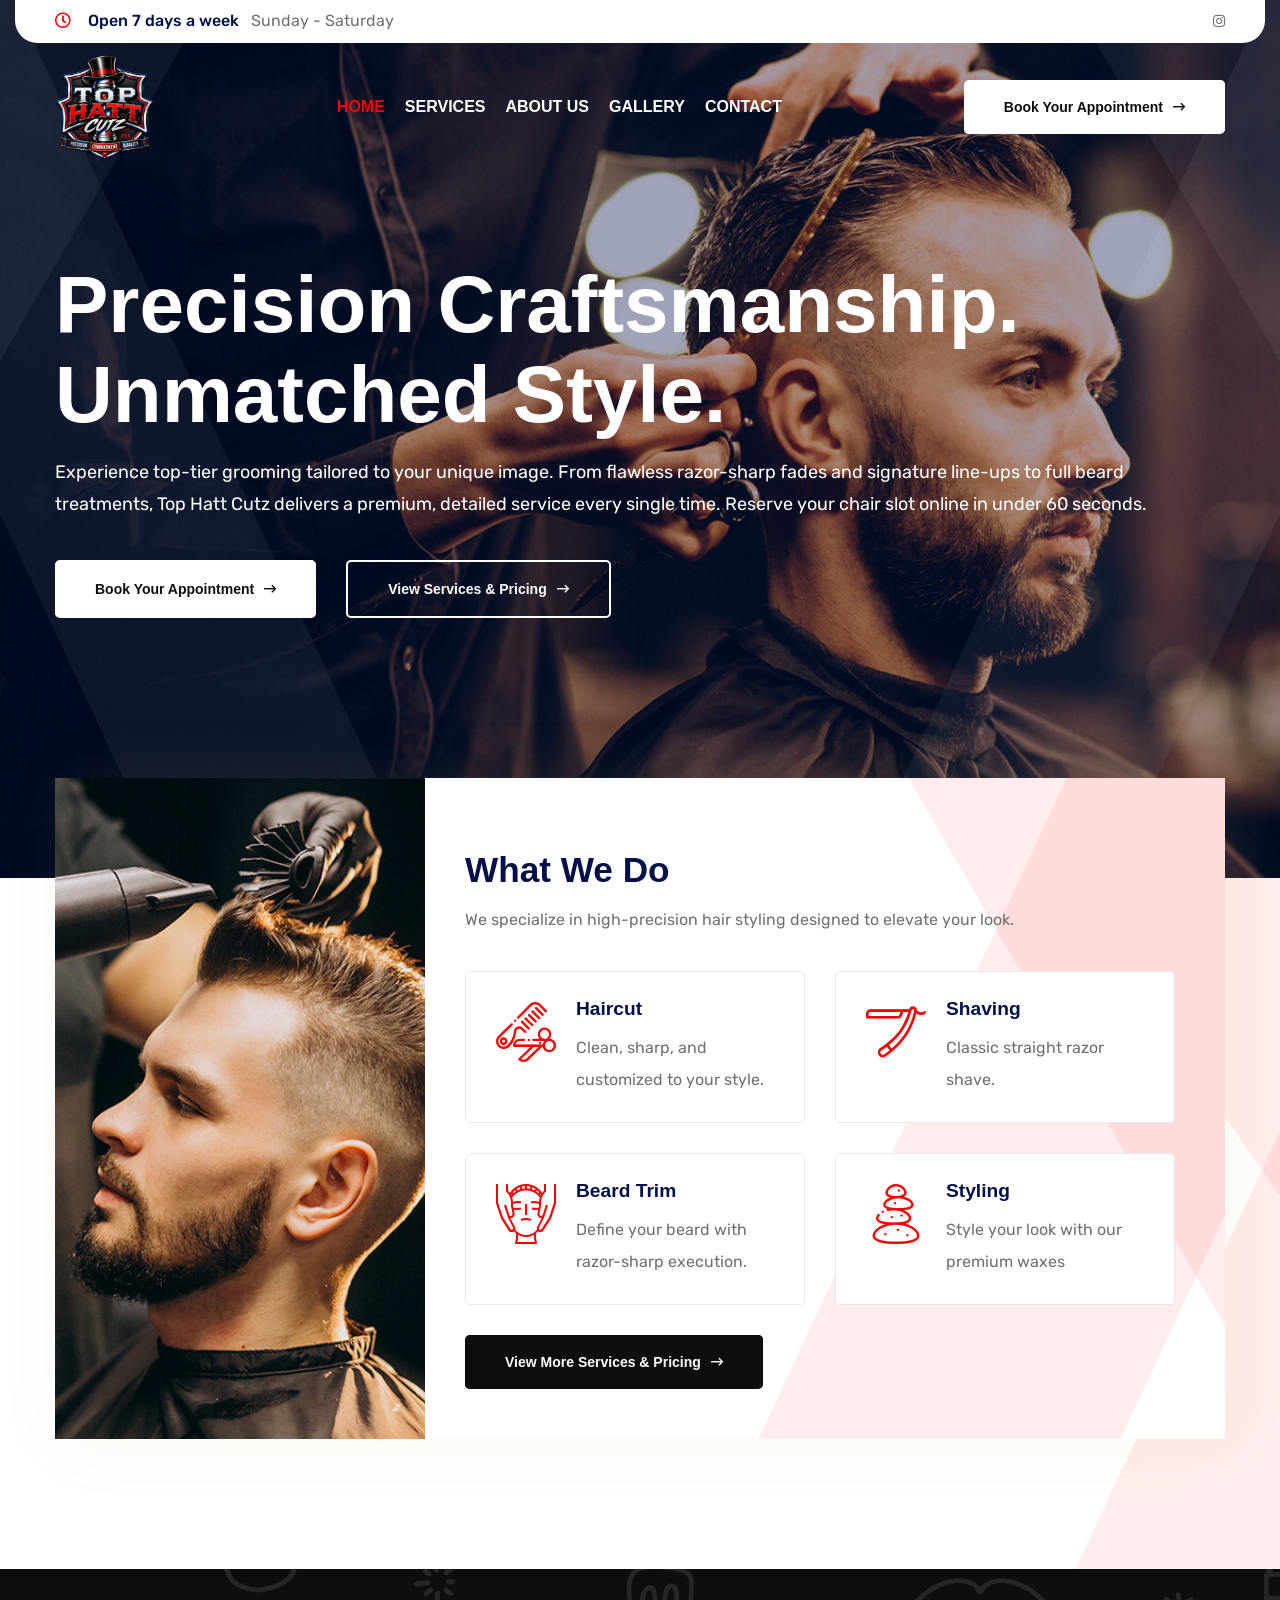
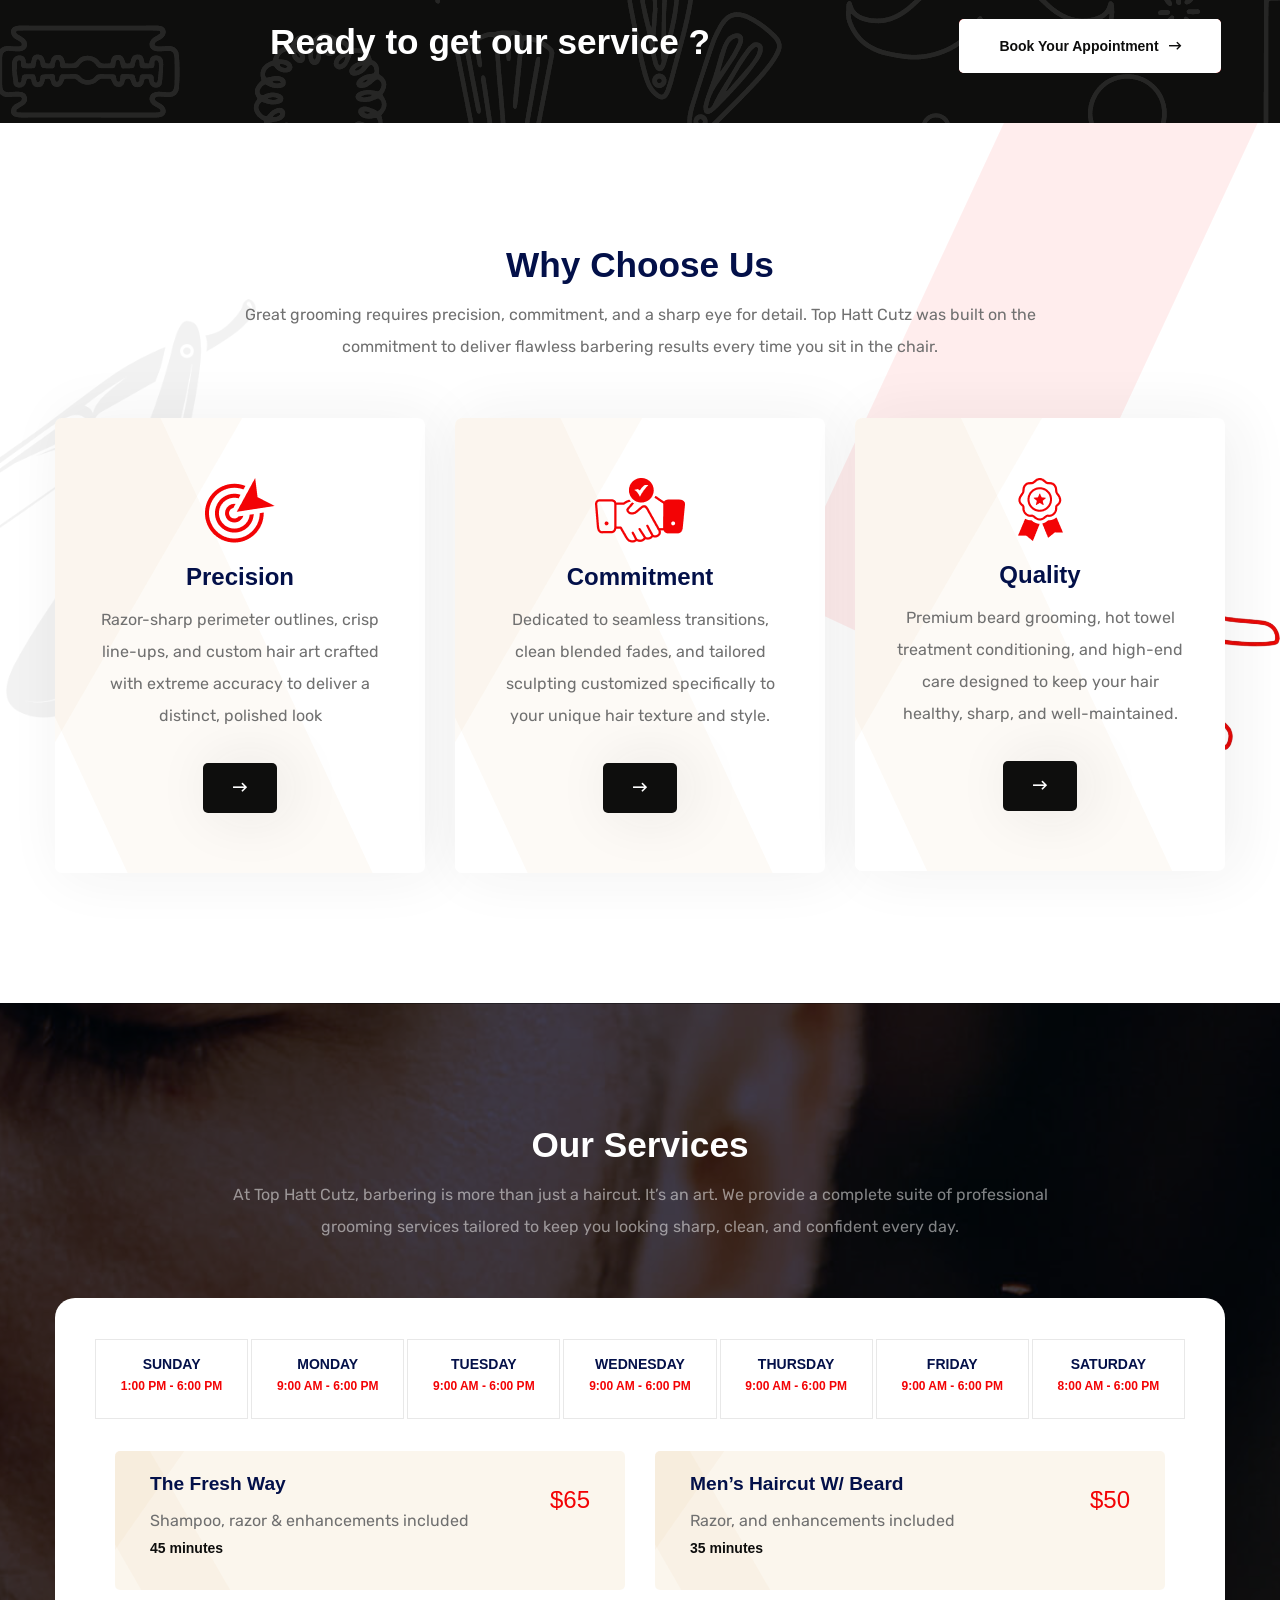
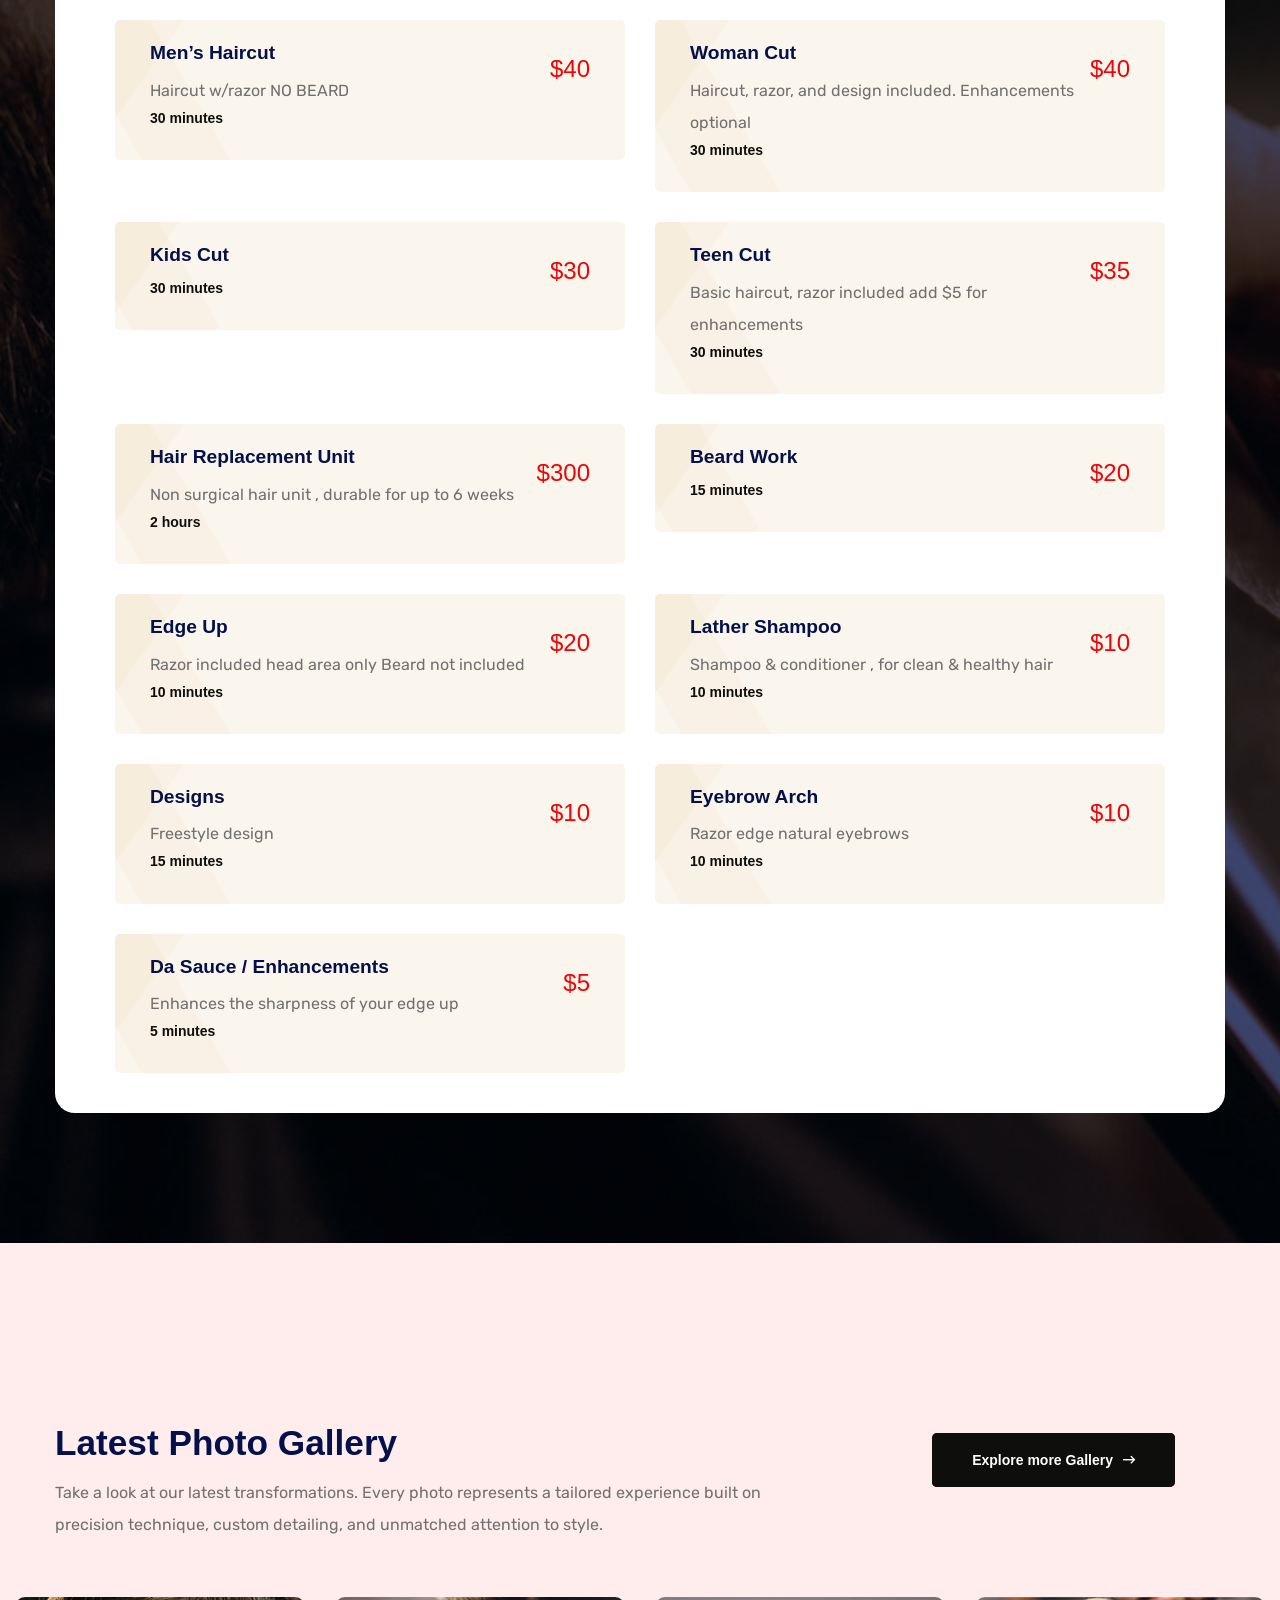
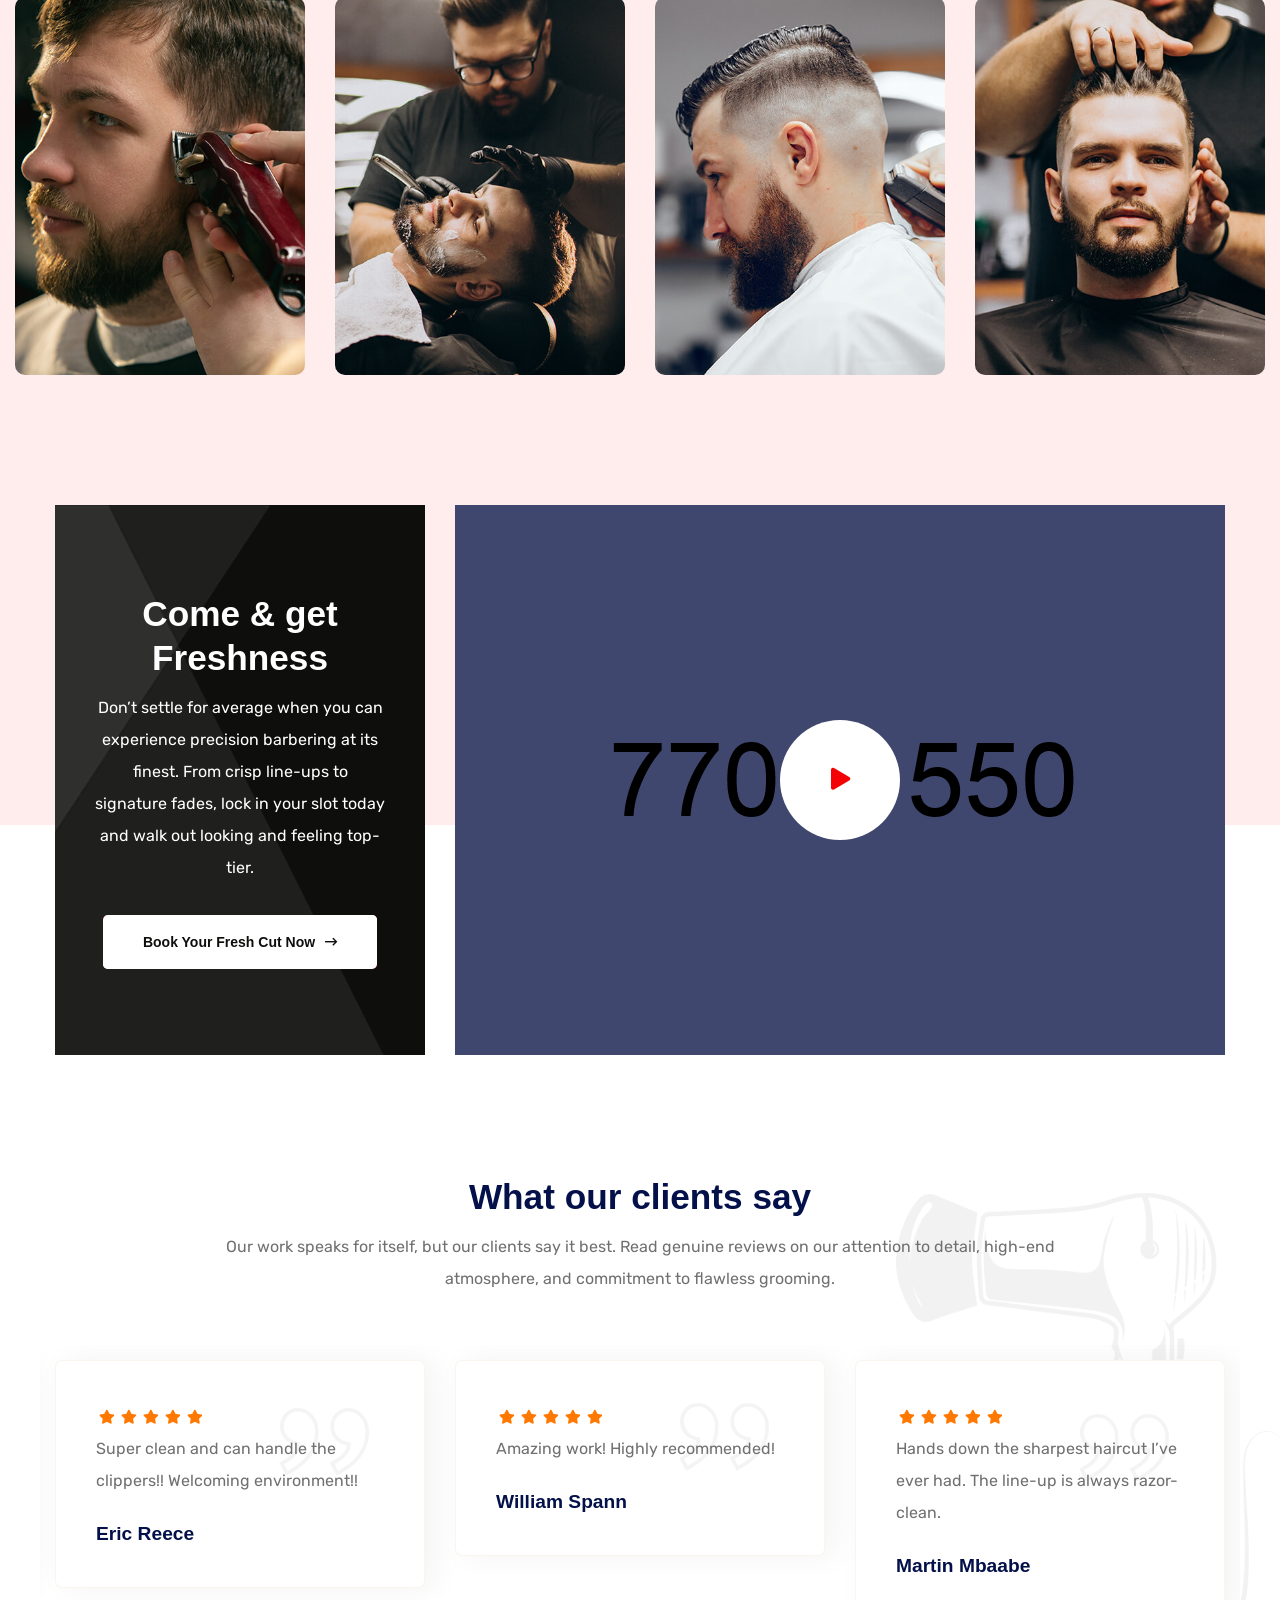
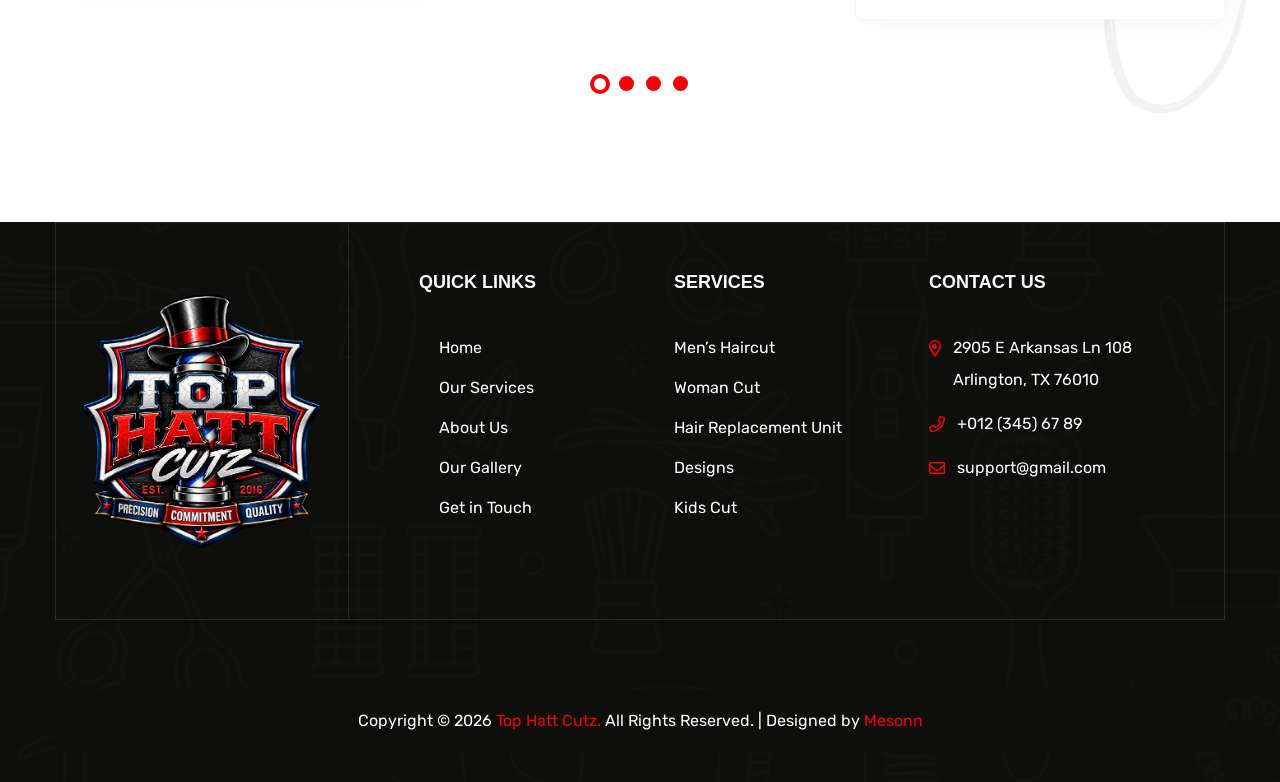
==== commit 25e7c951: "new corrections" ====
--- a/index.html
+++ b/index.html
@@ -96,7 +96,7 @@
                                 <div class="navbar-collapse collapse clearfix">
                                     <ul class="navigation clearfix">
                                         
-                                        <li><a href="index.html">Home</a></li>
+                                        <li class="active"><a href="index.html">Home</a></li>
 
                                         <li><a href="services.html">Services</a></li>
 
@@ -114,7 +114,7 @@
                         
                         <!-- Menu Button -->
                         <div class="menu-button d-none d-lg-block">
-                           <a href="#" class="theme-btn">Book Your Appointment <i class="far fa-long-arrow-right"></i></a>
+                           <a href="#" class="theme-btn bnt">Book Your Appointment <i class="far fa-long-arrow-right"></i></a>
                         </div>
                     </div>
                 </div>
@@ -215,7 +215,7 @@
                                     </div>
                                 </div>
 
-                                <a href="#hair" class="theme-btn wow fadeInUp delay-0-8s">View More Services & Pricing <i class="far fa-long-arrow-right"></i></a>
+                                <a href="#hair" class="theme-btn bnt wow fadeInUp delay-0-8s">View More Services & Pricing <i class="far fa-long-arrow-right"></i></a>
                             </div>
                             
                         </div>
@@ -265,7 +265,7 @@
         
         
         <!-- Call To Action Start -->
-        <section class="cta-area bgs-cover bg-yellow text-white py-40" style="background-image: url(assets/images/background/cta-bg.png);">
+        <section class="cta-area bgs-cover bg-black text-white py-40" style="background-image: url(assets/images/background/cta-bg.png);">
             <div class="container">
                 <div class="row justify-content-center text-center align-items-center">
                     <div class="col-xl-9 col-lg-8">
@@ -274,7 +274,7 @@
                         </div>
                     </div>
                     <div class="col-xl-3 col-lg-4">
-                        <a href="#" class="theme-btn btn-border my-10 wow fadeInRight delay-0-2s">Book Your Appointment <i class="far fa-long-arrow-right"></i></a>
+                        <a href="#" class="theme-btn my-10 wow fadeInRight delay-0-2s">Book Your Appointment <i class="far fa-long-arrow-right"></i></a>
                     </div>
                 </div>
             </div>
@@ -572,8 +572,8 @@
                         </div>
                     </div>
                     <div class="col-lg-4">
-                        <div class="section-header-btn text-lg-right mb-20 wow fadeInRight delay-0-2s">
-                            <a href="gallery.html" class="theme-btn">Explore more Gallery <i class="far fa-long-arrow-right"></i></a>
+                        <div class="section-header-btn what-we-do-content text-lg-right mb-20 wow fadeInRight delay-0-2s">
+                            <a href="gallery.html" class="theme-btn bnt">Explore more Gallery <i class="far fa-long-arrow-right"></i></a>
                         </div>
                     </div>
                 </div>
@@ -788,13 +788,13 @@
             <div class="container">
                 <div class="row">
                     <div class="col-lg-4">
-                        <div class="cta-part bg-yellow text-center text-white p-40 rpy-55 wow fadeInLeft delay-0-2s" style="background-image: url(assets/images/background/video-cta-bg.png);">
+                        <div class="cta-part bg-black text-center text-white p-40 rpy-55 wow fadeInLeft delay-0-2s" style="background-image: url(assets/images/background/video-cta-bg.png);">
                             <div class="section-title mb-15">
                                 <h2>Come & get Freshness</h2>
                                 <p>Don’t settle for average when you can experience precision barbering at its finest. From crisp line-ups to signature fades, lock in your slot today and walk out looking and feeling top-tier.</p>
                             </div>
                             
-                            <a href="#" class="theme-btn btn-border">Book Your Fresh Cut Now<i class="far fa-long-arrow-right"></i></a>
+                            <a href="#" class="theme-btn">Book Your Fresh Cut Now<i class="far fa-long-arrow-right"></i></a>
                         </div>
                     </div>
                     <div class="col-lg-8">
--- a/assets/css/style.css
+++ b/assets/css/style.css
@@ -348,7 +348,7 @@
 .theme-btn,
 a.theme-btn {
   z-index: 1;
-  color: white;
+  color: var(--black-color) !important;
   font-size: 14px;
   overflow: hidden;
   cursor: pointer;
@@ -370,13 +370,25 @@
   -ms-flex-pack: center;
   justify-content: center;
   font-family: var(--title-font);
-  background: var(--dark-color); }
+  background: var(--primary-color); }
+
+  .theme-btn:hover,
+  a.theme-btn:hover{
+    color: white !important;
+    background: var(--primary-color);
+  }
   .theme-btn i,
   a.theme-btn i {
+    color: var(--black-color) !important;
     -webkit-transition: 0.5s;
     -o-transition: 0.5s;
     transition: 0.5s;
     margin-left: 10px; }
+
+    .theme-btn:hover i,
+  a.theme-btn:hover i {
+    color: var(--white-color) !important; }
+
   .theme-btn:after, .theme-btn:before,
   a.theme-btn:after,
   a.theme-btn:before {
@@ -389,72 +401,35 @@
     width: 0;
     height: 0;
     background: transparent; }
+
   .theme-btn:before,
   a.theme-btn:before {
     left: 0;
     top: 0;
     border-bottom: 55px solid transparent;
-    border-left: 350px solid var(--primary-color); }
+    border-left: 350px solid var(--white-color); }
+
   .theme-btn:after,
   a.theme-btn:after {
     right: 0;
     bottom: 0;
     border-top: 55px solid transparent;
-    border-right: 350px solid var(--primary-color); }
+    border-right: 350px solid var(--white-color); }
+
   .theme-btn:hover:before,
   a.theme-btn:hover:before {
     border-bottom: 0px solid transparent;
     border-left: 0px solid var(--primary-color); }
+
   .theme-btn:hover:after,
   a.theme-btn:hover:after {
     border-top: 0px solid transparent;
     border-right: 0px solid var(--primary-color); }
+
   .theme-btn.btn-border,
   a.theme-btn.btn-border {
     border: 1px solid; }
-  .theme-btn.style-two,
-  a.theme-btn.style-two {
-    color: var(--dark-color);
-    background: var(--primary-color);
-    border: 1px solid #e8e8e8; }
-    .theme-btn.style-two:after,
-    a.theme-btn.style-two:after {
-      border-right-color: white; }
-    .theme-btn.style-two:before,
-    a.theme-btn.style-two:before {
-      border-left-color: white; }
-    .theme-btn.style-two:hover,
-    a.theme-btn.style-two:hover {
-      color: white; }
-  .theme-btn.style-three,
-  a.theme-btn.style-three {
-    color: var(--dark-color);
-    background: var(--primary-color); }
-    .theme-btn.style-three:after,
-    a.theme-btn.style-three:after {
-      border-right-color: #efefef; }
-    .theme-btn.style-three:before,
-    a.theme-btn.style-three:before {
-      border-left-color: #efefef; }
-    .theme-btn.style-three:hover,
-    a.theme-btn.style-three:hover {
-      color: white; }
-  .theme-btn.style-four,
-  a.theme-btn.style-four {
-    color: white;
-    opacity: 0.5;
-    border: 1px solid #7c7c7c;
-    background: var(--primary-color); }
-    .theme-btn.style-four:after,
-    a.theme-btn.style-four:after {
-      border-right-color: #1f1f1f; }
-    .theme-btn.style-four:before,
-    a.theme-btn.style-four:before {
-      border-left-color: #1f1f1f; }
-    .theme-btn.style-four:hover,
-    a.theme-btn.style-four:hover {
-      opacity: 1;
-      border-color: var(--primary-color); }
+
 
   @media only screen and (max-width: 767px) {
     .hero-btn {
@@ -501,7 +476,7 @@
   -ms-flex-pack: center;
   justify-content: center;
   font-family: var(--title-font);
-  border: 2px solid var(--primary-color);
+  border: 2px solid var(--white-color);
  }
   .theme2-btn i,
   a.theme2-btn i {
@@ -515,6 +490,9 @@
     background: white;
   border: 2px solid white;}
 
+  .theme2-btn:hover i {
+    color: var(--primary-color);}
+
     @media only screen and (max-width: 575px) {
     .theme2-btn,
     a.theme2-btn {
@@ -522,40 +500,24 @@
 
 /* Details Btn */
 .details-btn {
-  width: 50px;
+  width: auto;
   height: 50px;
   margin-top: 15px;
-  background: white;
+  padding: 0 30px;
+  background: var(--black-color);
   line-height: 50px;
   text-align: center;
   border-radius: 5px;
   display: inline-block;
-  color: var(--primary-color);
+  color: var(--white-color);
   -webkit-box-shadow: 10px 0 60px rgba(37, 37, 37, 0.1);
   box-shadow: 10px 0 60px rgba(37, 37, 37, 0.1); }
+
   .details-btn:hover {
     color: white;
     background: var(--primary-color); }
 
-/* Read More Btn */
-.read-more {
-  font-size: 14px;
-  padding-bottom: 2px;
-  color: var(--dark-color);
-  text-transform: uppercase;
-  font-family: var(--title-font);
-  border-bottom: 2px solid var(--dark-color); }
-  .read-more i {
-    font-size: 16px;
-    margin-left: 5px;
-    -webkit-transition: 0.5s;
-    -o-transition: 0.5s;
-    transition: 0.5s; }
-  .read-more:hover {
-    border-color: var(--primary-color); }
-    .read-more:hover i {
-      margin-left: 8px; }
-
+    
 /** List Style One **/
 .list-style-one li:not(:last-child) {
   margin-bottom: 8px; }
@@ -837,16 +799,19 @@
   background-color: var(--white-color); }
 
 .bg-lighter-two {
-  background-color: #efefef; }
+  background-color: #ffffff; }
 
 .bg-yellow {
   background-color: var(--primary-color); }
 
+.bg-dark {
+  background-color: var(--dark-color); }
+
 .bg-black {
-  background-color: var(--dark-color); }
+  background-color: var(--black-color); }
 
 .bg-black-two {
-  background-color: #151515; }
+  background-color: #0E0E0D; }
 
 .bg-blue {
   background-color: #1e73be; }
@@ -2921,11 +2886,106 @@
     top: 0;
     left: 0;
     position: fixed;
-    background: var(--dark-color);
+    background: var(--white-color);
     -webkit-animation: sticky  1s;
     animation: sticky  1s;
     -webkit-box-shadow: 0px 0px 30px 0px rgba(87, 95, 245, 0.1);
-    box-shadow: 0px 0px 30px 0px rgba(87, 95, 245, 0.1); }
+    box-shadow: 0px 0px 30px 0px rgba(9, 10, 28, 0.6); }
+
+    .main-header.fixed-header .header-upper .main-menu .navbar-collapse li a {
+      color: var(--black-color); }
+
+      .main-header.fixed-header .header-upper .header-inner .menu-button .bnt, .what-we-do-content .bnt, .header-three .header-upper .header-inner .menu-button .bnt{
+       color: var(--white-color) !important;
+  background: var(--black-color) !important;
+      }
+
+      .main-header.fixed-header .header-upper .header-inner .menu-button .bnt,
+.main-header.fixed-header .header-upper .header-inner .menu-button a.bnt, .what-we-do-content .bnt, .what-we-do-content a.bnt, .header-three .header-upper .header-inner .menu-button .bnt{
+  z-index: 1;
+  color: var(--white-color) !important;
+  font-size: 14px;
+  overflow: hidden;
+  cursor: pointer;
+  -webkit-transition: 0.5s;
+  -o-transition: 0.5s;
+  transition: 0.5s;
+  font-weight: 600;
+  position: relative;
+  border-radius: 5px;
+  text-align: center;
+  padding: 11px 40px;
+  -webkit-box-align: center;
+  -ms-flex-align: center;
+  align-items: center;
+  display: -webkit-inline-box;
+  display: -ms-inline-flexbox;
+  display: inline-flex;
+  -webkit-box-pack: center;
+  -ms-flex-pack: center;
+  justify-content: center;
+  font-family: var(--title-font);
+  background: var(--primary-color) !important;  }
+
+  .main-header.fixed-header .header-upper .header-inner .menu-button .bnt:hover,
+  .main-header.fixed-header .header-upper .header-inner .menu-button a.bnt:hover, .what-we-do-content .bnt:hover, .what-we-do-content a.bnt:hover, .header-three .header-upper .header-inner .menu-button .bnt:hover {
+    color: white !important;
+    background: var(--primary-color);
+  }
+  .main-header.fixed-header .header-upper .header-inner .menu-button .bnt i,
+  .main-header.fixed-header .header-upper .header-inner .menu-button a.bnt i, .what-we-do-content .bnt i, .what-we-do-content a.bnt i, .header-three .header-upper .header-inner .menu-button .bnt i {
+    color: var(--white-color) !important;
+    -webkit-transition: 0.5s;
+    -o-transition: 0.5s;
+    transition: 0.5s;
+    margin-left: 10px; }
+
+    .theme-btn:hover i,
+  a.theme-btn:hover i {
+    color: var(--white-color) !important; }
+
+  .main-header.fixed-header .header-upper .header-inner .menu-button .bnt:after, .main-header.fixed-header .header-upper .header-inner .menu-button .bnt:before, .what-we-do-content .bnt:after, .what-we-do-content .bnt:before,
+  .main-header.fixed-header .header-upper .header-inner .menu-button a.bnt:after,
+  .main-header.fixed-header .header-upper .header-inner .menu-button a.bnt:before, .what-we-do-content a.bnt:after, .header-three .header-upper .header-inner .menu-button .bnt:after, .header-three .header-upper .header-inner .menu-button .bnt:before {
+    z-index: -1;
+    content: '';
+    -webkit-transition: 0.75s;
+    -o-transition: 0.75s;
+    transition: 0.75s;
+    position: absolute;
+    width: 0;
+    height: 0;
+    background: transparent; }
+
+  .main-header.fixed-header .header-upper .header-inner .menu-button .bnt:before,
+  .main-header.fixed-header .header-upper .header-inner .menu-button a.bnt:before, .what-we-do-content .bnt:before, .header-three .header-upper .header-inner .menu-button .bnt:before {
+    left: 0;
+    top: 0;
+    border-bottom: 55px solid transparent;
+    border-left: 350px solid var(--black-color); }
+
+  .main-header.fixed-header .header-upper .header-inner .menu-button .bnt:after,
+  .main-header.fixed-header .header-upper .header-inner .menu-button a.bnt:after, .what-we-do-content .bnt:after, .header-three .header-upper .header-inner .menu-button .bnt:after {
+    right: 0;
+    bottom: 0;
+    border-top: 55px solid transparent;
+    border-right: 350px solid var(--black-color); }
+
+  .main-header.fixed-header .header-upper .header-inner .menu-button .bnt:hover:before,
+  .main-header.fixed-header .header-upper .header-inner .menu-button a.bnt:hover:before, .what-we-do-content .bnt:hover:before, .header-three .header-upper .header-inner .menu-button .bnt:hover:before {
+    border-bottom: 0px solid transparent;
+    border-left: 0px solid var(--primary-color); }
+
+  .main-header.fixed-header .header-upper .header-inner .menu-button .bnt:hover:after,
+  .main-header.fixed-header .header-upper .header-inner .menu-button a.bnt:hover:after, .what-we-do-content .bnt:hover:after, .header-three .header-upper .header-inner .menu-button .bnt:hover:after {
+    border-top: 0px solid transparent;
+    border-right: 0px solid var(--primary-color); }
+
+  .theme-btn.btn-border,
+  a.theme-btn.btn-border {
+    border: 1px solid; }
+
+
 
 .header-top ul {
   display: -webkit-inline-box;
@@ -3050,6 +3110,16 @@
       -webkit-transition: all 500ms ease;
       -o-transition: all 500ms ease;
       transition: all 500ms ease; }
+
+      .main-header .header-upper .header-inner .nav-outer .main-menu .navbar-collapse li.active a {
+      color: var(--primary-color);}
+
+      .main-header .header-upper .header-inner .nav-outer .main-menu .navbar-collapse li a:hover {
+      color: var(--primary-color);
+      -webkit-transition: all 500ms ease;
+      -o-transition: all 500ms ease;
+      transition: all 500ms ease; }
+
       @media only screen and (max-width: 991px) {
         .main-menu .navbar-collapse li a {
           padding: 10px 10px;
@@ -3184,6 +3254,12 @@
 .header-two.fixed-header .header-inner {
   padding-top: 0;
   padding-bottom: 0; }
+
+.header-three  {
+  background-color: var(--white-color);}
+
+  .header-three .header-upper .header-inner .main-menu .navbar-collapse .navigation li a{
+  color: var(--black-color);}
 
 .header-three .menu-button .theme-btn {
   padding-top: 8px;
@@ -3691,6 +3767,7 @@
     
   .feature-item:hover {
     outline: 2px solid #e8e8e8; }
+
   .feature-item.style-two {
     border: none;
     outline: none;
@@ -3703,65 +3780,6 @@
     .feature-item.style-two p {
       color: white;
       opacity: 0.6; }
-
-/* Feature Two */
-.feature-item-two {
-  border-radius: 7px;
-  padding: 20px 30px;
-  margin-bottom: 30px;
-  -webkit-box-align: center;
-  -ms-flex-align: center;
-  align-items: center;
-  background: #efefef;
-  border: 1px solid rgba(31, 31, 31, 0.15); }
-  @media only screen and (min-width: 376px) {
-    .feature-item-two {
-      display: -webkit-box;
-      display: -ms-flexbox;
-      display: flex; } }
-  .feature-item-two .icon {
-    -webkit-box-flex: 0;
-    -ms-flex: none;
-    flex: none;
-    color: white;
-    font-size: 40px;
-    margin-right: 20px;
-    width: 75px;
-    height: 75px;
-    background: var(--primary-color);
-    line-height: 75px;
-    border-radius: 50%;
-    text-align: center; }
-    @media only screen and (max-width: 375px) {
-      .feature-item-two .icon {
-        margin-bottom: 15px; } }
-    .feature-item-two .icon i:before {
-      line-height: inherit; }
-  .feature-item-two h3 {
-    margin-bottom: 8px; }
-    @media only screen and (max-width: 991px) {
-      .feature-item-two h3 {
-        font-size: 20px; } }
-  .feature-item-two p {
-    margin-bottom: 0;
-    line-height: 1.55; }
-
-/* Services Three */
-.services-area-three {
-  z-index: 1;
-  position: relative; }
-  .services-area-three::before {
-    position: absolute;
-    content: "";
-    width: 100%;
-    height: 100%;
-    z-index: -1;
-    top: 0;
-    left: 0;
-    opacity: 1;
-    background-color: #1f1f1f; }
-  .services-area-three:before {
-    mix-blend-mode: multiply; }
 
 /*******************************************************/
 /****************** 10. About Section ******************/
@@ -3830,96 +3848,6 @@
 .about-image-two {
   z-index: 1;
   position: relative; }
-  
-  .about-image-two .big-letter {
-    z-index: -1;
-    left: -100px;
-    bottom: -80px;
-    line-height: 1;
-    font-size: 500px;
-    font-weight: 700;
-    position: absolute;
-    color: var(--primary-color);
-    text-transform: uppercase;
-    font-family: var(--title-font); }
-    @media only screen and (max-width: 991px) {
-      .about-image-two .big-letter {
-        left: -60px;
-        bottom: -60px;
-        font-size: 350px; } }
-    @media only screen and (max-width: 479px) {
-      .about-image-two .big-letter {
-        left: -50px;
-        bottom: -40px;
-        font-size: 250px; } }
-
-@media only screen and (min-width: 992px) {
-  .about-content-two {
-    max-width: 400px;
-    margin-left: auto; } }
-
-/* About Us Three */
-@media only screen and (min-width: 992px) {
-  .about-content-three {
-    max-width: 410px; } }
-
-.about-content-three .special-text {
-  display: -webkit-box;
-  display: -ms-flexbox;
-  display: flex;
-  -webkit-box-align: center;
-  -ms-flex-align: center;
-  align-items: center;
-  -webkit-box-pack: center;
-  -ms-flex-pack: center;
-  justify-content: center;
-  -webkit-box-orient: vertical;
-  -webkit-box-direction: normal;
-  -ms-flex-direction: column;
-  flex-direction: column;
-  -webkit-transform: rotate(180deg);
-  -ms-transform: rotate(180deg);
-  transform: rotate(180deg);
-  -webkit-writing-mode: vertical-rl; }
-  .about-content-three .special-text span {
-    line-height: 1;
-    font-weight: 700;
-    margin-left: 15px;
-    font-family: var(--title-font); }
-    .about-content-three .special-text span:not(.number) {
-      font-size: 35px;
-      text-transform: uppercase; }
-      @media only screen and (max-width: 575px) {
-        .about-content-three .special-text span:not(.number) {
-          font-size: 30px; } }
-      @media only screen and (max-width: 375px) {
-        .about-content-three .special-text span:not(.number) {
-          font-size: 25px; } }
-    .about-content-three .special-text span.number {
-      font-size: 200px;
-      color: transparent;
-      margin-bottom: -20px;
-      -webkit-transform: rotate(90deg);
-      -ms-transform: rotate(90deg);
-      transform: rotate(90deg);
-      background-size: cover;
-      -webkit-background-clip: text;
-      background-image: url(../images/about/special-bg.jpg); }
-      @media only screen and (max-width: 575px) {
-        .about-content-three .special-text span.number {
-          font-size: 150px; } }
-
-.about-three-images {
-  display: -webkit-box;
-  display: -ms-flexbox;
-  display: flex;
-  -webkit-box-align: center;
-  -ms-flex-align: center;
-  align-items: center; }
-  .about-three-images img:first-child {
-    width: 70%; }
-  .about-three-images img:last-child {
-    width: 30%; }
 
 /* About Us Four */
 .about-content-four .experience {
@@ -4087,127 +4015,6 @@
   -webkit-animation: down-up-one 10s infinite;
   animation: down-up-one 10s infinite; }
 
-/* Service Style Two */
-.service-two-item {
-  overflow: hidden;
-  position: relative;
-  margin-bottom: 30px; }
-  .service-two-item .image img {
-    width: 100%; }
-  .service-two-item .heading {
-    position: absolute;
-    height: 100%;
-    width: 65px;
-    left: 0;
-    top: 0;
-    -webkit-transition: 0.5s;
-    -o-transition: 0.5s;
-    transition: 0.5s;
-    display: -webkit-box;
-    display: -ms-flexbox;
-    display: flex;
-    -webkit-box-align: center;
-    -ms-flex-align: center;
-    align-items: center;
-    -webkit-box-pack: center;
-    -ms-flex-pack: center;
-    justify-content: center;
-    -webkit-transition-delay: 0.25s;
-    -o-transition-delay: 0.25s;
-    transition-delay: 0.25s;
-    background: var(--primary-color);
-    -webkit-writing-mode: vertical-rl;
-    -webkit-transform: rotate3d(0, 0, 1, 180deg);
-    transform: rotate3d(0, 0, 1, 180deg); }
-    @media only screen and (max-width: 375px) {
-      .service-two-item .heading {
-        width: 50px; } }
-    .service-two-item .heading:before {
-      position: absolute;
-      content: '';
-      right: 100%;
-      top: 50%;
-      -webkit-transform: translateY(-50%);
-      -ms-transform: translateY(-50%);
-      transform: translateY(-50%);
-      border-top: 15px solid transparent;
-      border-bottom: 15px solid transparent;
-      border-right: 15px solid var(--primary-color); }
-    .service-two-item .heading i {
-      color: white;
-      font-size: 33px;
-      margin-bottom: 20px;
-      -webkit-transform: rotate(180deg);
-      -ms-transform: rotate(180deg);
-      transform: rotate(180deg); }
-      @media only screen and (max-width: 375px) {
-        .service-two-item .heading i {
-          font-size: 25px; } }
-    .service-two-item .heading h3 {
-      color: white;
-      margin-bottom: 0; }
-      @media only screen and (max-width: 375px) {
-        .service-two-item .heading h3 {
-          font-size: 20px; } }
-  .service-two-item .hover-content {
-    width: 100%;
-    height: 100%;
-    left: 0;
-    top: 0;
-    opacity: 0;
-    color: white;
-    padding: 50px;
-    -webkit-transition: 0.5s;
-    -o-transition: 0.5s;
-    transition: 0.5s;
-    text-align: center;
-    position: absolute;
-    display: -webkit-box;
-    display: -ms-flexbox;
-    display: flex;
-    -webkit-box-align: center;
-    -ms-flex-align: center;
-    align-items: center;
-    -webkit-box-pack: center;
-    -ms-flex-pack: center;
-    justify-content: center;
-    -webkit-box-orient: vertical;
-    -webkit-box-direction: normal;
-    -ms-flex-direction: column;
-    flex-direction: column;
-    background: rgba(31, 31, 31, 0.9);
-    -webkit-transform: rotate3d(0.5, -0.5, 0.5, -125deg);
-    transform: rotate3d(0.5, -0.5, 0.5, -125deg); }
-    @media only screen and (max-width: 375px) {
-      .service-two-item .hover-content {
-        padding: 20px; } }
-    .service-two-item .hover-content i {
-      font-size: 75px;
-      margin-bottom: 22px;
-      color: var(--primary-color); }
-      @media only screen and (max-width: 375px) {
-        .service-two-item .hover-content i {
-          font-size: 45px; } }
-    @media only screen and (max-width: 375px) {
-      .service-two-item .hover-content h3 {
-        font-size: 20px; } }
-    .service-two-item .hover-content h3 a:not(:hover) {
-      color: white; }
-  .service-two-item:hover .heading {
-    left: 50%;
-    opacity: 0;
-    -webkit-transition-delay: 0s;
-    -o-transition-delay: 0s;
-    transition-delay: 0s;
-    -webkit-transform: rotate3d(1, 0, 1, -100deg);
-    transform: rotate3d(1, 0, 1, -100deg); }
-  .service-two-item:hover .hover-content {
-    opacity: 1;
-    -webkit-transition-delay: 0.25s;
-    -o-transition-delay: 0.25s;
-    transition-delay: 0.25s;
-    -webkit-transform: rotate3d(0, 0, 0, 0deg);
-    transform: rotate3d(0, 0, 0, 0deg); }
 
 /* Service Style Three */
 .service-three-item {
@@ -4305,52 +4112,6 @@
   height: 45%;
   background: #EDEDED; }
 
-/* Service Details */
-.service-details-content .image img {
-  width: 100%; }
-
-.service-details-content .content {
-  padding-left: 40px;
-  padding-right: 30px; }
-  @media only screen and (max-width: 575px) {
-    .service-details-content .content {
-      padding-right: 0;
-      padding-left: 25px; } }
-  @media only screen and (max-width: 375px) {
-    .service-details-content .content {
-      padding-left: 0; } }
-  .service-details-content .content:not(:last-child) {
-    margin-bottom: 40px; }
-  .service-details-content .content h2 {
-    position: relative;
-    margin-bottom: 25px;
-    text-transform: uppercase; }
-    @media only screen and (min-width: 768px) {
-      .service-details-content .content h2 {
-        font-size: 45px; } }
-    @media only screen and (max-width: 575px) {
-      .service-details-content .content h2 {
-        font-size: 35px; } }
-    @media only screen and (max-width: 479px) {
-      .service-details-content .content h2 {
-        font-size: 30px;
-        line-height: 1.35; } }
-    .service-details-content .content h2:before {
-      position: absolute;
-      content: '';
-      top: 10%;
-      width: 5px;
-      left: -40px;
-      height: 85%;
-      background: var(--primary-color); }
-      @media only screen and (max-width: 575px) {
-        .service-details-content .content h2:before {
-          width: 3px;
-          left: -25px; } }
-      @media only screen and (max-width: 375px) {
-        .service-details-content .content h2:before {
-          display: none; } }
-
 @media only screen and (min-width: 768px) {
   .service-middle {
     display: -webkit-box;
@@ -4374,44 +4135,6 @@
 
 .service-middle .video-part:before {
   opacity: 0.3; }
-
-.faqs .card {
-  border: none;
-  background: rgba(15, 31, 31, 0.1); }
-  .faqs .card:not(:last-child) {
-    margin-bottom: 15px; }
-  .faqs .card .card-header {
-    border: none;
-    display: -webkit-box;
-    display: -ms-flexbox;
-    display: flex;
-    cursor: pointer;
-    font-size: 18px;
-    -webkit-transition: 0.5s;
-    -o-transition: 0.5s;
-    transition: 0.5s;
-    padding: 15px 30px;
-    text-transform: uppercase;
-    background: rgba(15, 31, 31, 0.1);
-    -webkit-box-pack: justify;
-    -ms-flex-pack: justify;
-    justify-content: space-between; }
-    @media only screen and (max-width: 479px) {
-      .faqs .card .card-header {
-        font-size: 16px;
-        padding-left: 20px;
-        padding-right: 20px; } }
-    .faqs .card .card-header i {
-      margin-top: 5px;
-      padding-left: 5px; }
-    .faqs .card .card-header.collapsed {
-      background: transparent; }
-  .faqs .card .card-body {
-    padding: 20px 30px 5px; }
-    @media only screen and (max-width: 479px) {
-      .faqs .card .card-body {
-        padding-left: 20px;
-        padding-right: 20px; } }
 
 /*******************************************************/
 /**************** 12. Pricing Plan Area ****************/
@@ -4434,7 +4157,7 @@
 
     .pricing-plan-area2 {
   z-index: 1;
-  background-color: var(--dark-color);
+  background-color: var(--black-color);
 }
 
 .price-tab {
@@ -4622,99 +4345,6 @@
     -ms-transform: translate(-50%, -35%) rotate(35deg);
     transform: translate(-50%, -35%) rotate(35deg); }
 
-/* Pricing Area Two */
-.price-item-two {
-  position: relative;
-  border-radius: 7px;
-  padding: 60px 40px;
-  margin-bottom: 30px;
-  border: 2px solid #e8e8e8; }
-  .price-item-two .price-type {
-    position: absolute;
-    top: -2px;
-    right: -2px;
-    color: white;
-    line-height: 1;
-    font-size: 18px;
-    font-weight: 500;
-    padding: 12px 10px;
-    border-radius: 0 7px;
-    text-transform: uppercase;
-    -webkit-transform: rotate(180deg);
-    -ms-transform: rotate(180deg);
-    transform: rotate(180deg);
-    background: var(--primary-color);
-    font-family: var(--title-font);
-    -webkit-writing-mode: vertical-rl; }
-  .price-item-two .image {
-    text-align: center;
-    margin-bottom: 35px; }
-  .price-item-two h3 {
-    font-size: 30px;
-    text-align: center;
-    margin-bottom: 40px;
-    text-transform: uppercase; }
-  .price-item-two ul li {
-    margin-bottom: 20px;
-    display: -webkit-box;
-    display: -ms-flexbox;
-    display: flex;
-    -webkit-box-align: center;
-    -ms-flex-align: center;
-    align-items: center;
-    -webkit-box-pack: justify;
-    -ms-flex-pack: justify;
-    justify-content: space-between; }
-    .price-item-two ul li .content {
-      margin-right: 15px; }
-      .price-item-two ul li .content h5 {
-        margin-bottom: 2px; }
-    .price-item-two ul li .price {
-      font-size: 30px;
-      font-weight: 500;
-      margin-top: 15px;
-      color: var(--primary-color);
-      -ms-flex-item-align: self-start;
-      -ms-grid-row-align: self-start;
-      align-self: self-start;
-      font-family: var(--title-font); }
-  .price-item-two .theme-btn {
-    width: 100%;
-    margin-top: 20px; }
-    .price-item-two .theme-btn:before {
-      border-left-width: 365px;
-      border-bottom-width: 65px; }
-    .price-item-two .theme-btn:after {
-      border-top-width: 65px;
-      border-right-width: 365px; }
-  @media only screen and (max-width: 375px) {
-    .price-item-two {
-      padding-left: 20px;
-      padding-right: 20px; } }
-  .price-item-two.active-price {
-    background: #FBF7EE;
-    border-color: #FBF7EE; }
-    .price-item-two.active-price .theme-btn {
-      color: white; }
-      .price-item-two.active-price .theme-btn:after, .price-item-two.active-price .theme-btn:before {
-        border-color: var(--primary-color); }
-
-/* Price Plan Three */
-.pricing-area-three {
-  z-index: 1;
-  position: relative; }
-  .pricing-area-three::before {
-    position: absolute;
-    content: "";
-    width: 100%;
-    height: 100%;
-    z-index: -1;
-    top: 0;
-    left: 0;
-    opacity: 1;
-    background-color: #1f1f1f; }
-  .pricing-area-three:before {
-    mix-blend-mode: multiply; }
 
 .bg-black .price-tab .nav-link {
   border-radius: 5px; }
@@ -4736,20 +4366,6 @@
 .text-white .price-item .content span {
   opacity: 0.5; }
 
-/* Price Plane Four */
-.pricing-plan-four {
-  z-index: 1;
-  position: relative; }
-  .pricing-plan-four::before {
-    position: absolute;
-    content: "";
-    width: 100%;
-    height: 100%;
-    z-index: -1;
-    top: 0;
-    left: 0;
-    opacity: 0.93;
-    background-color: #1f1f1f; }
 
 /*******************************************************/
 /****************** 13. Gallery Area *******************/
@@ -4860,38 +4476,6 @@
     -ms-transform: scaleY(1);
     transform: scaleY(1); }
 
-/* Gallery Area Two */
-.gallery-area-two {
-  z-index: 1;
-  position: relative; }
-  .gallery-area-two::before {
-    position: absolute;
-    content: "";
-    width: 100%;
-    height: 100%;
-    z-index: -1;
-    top: 0;
-    left: 0;
-    opacity: 1;
-    background-color: #FBF7EE; }
-  .gallery-area-two:before {
-    top: -40px;
-    height: 90%; }
-  @media only screen and (min-width: 1400px) {
-    .gallery-area-two {
-      padding-left: 55px;
-      padding-right: 55px; } }
-
-/* Gallery Area Three */
-@media only screen and (min-width: 1400px) {
-  .gallery-area-three {
-    padding-left: 55px;
-    padding-right: 55px; } }
-
-/* Gallery Area Four */
-.gallery-area-four .gallery-item .gallery-content .icon {
-  width: 75px;
-  height: 75px; }
 
 /* Gallery Page */
 @media only screen and (min-width: 1400px) {
@@ -4904,170 +4488,6 @@
     -webkit-box-ordinal-group: 3;
     -ms-flex-order: 2;
     order: 2; } }
-
-/* Gallery Details */
-.gallery-details-area .image img {
-  width: 100%; }
-
-.protfolio-details-content h2, .protfolio-details-content h3, .protfolio-details-content p {
-  margin-bottom: 25px; }
-
-.protfolio-details-content h2 {
-  text-transform: uppercase; }
-  @media only screen and (max-width: 575px) {
-    .protfolio-details-content h2 {
-      font-size: 35px; } }
-
-.protfolio-details-content h3 {
-  text-transform: uppercase; }
-  @media only screen and (max-width: 575px) {
-    .protfolio-details-content h3 {
-      line-height: 1.5; } }
-
-.first-letter {
-  display: -webkit-box;
-  display: -ms-flexbox;
-  display: flex; }
-  .first-letter span:first-child {
-    font-size: 60px;
-    height: 80px;
-    width: 80px;
-    -webkit-box-flex: 0;
-    -ms-flex: none;
-    flex: none;
-    color: white;
-    margin-top: 8px;
-    font-weight: 700;
-    line-height: 74px;
-    text-align: center;
-    margin-right: 25px;
-    border-radius: 5px;
-    font-family: var(--title-font);
-    background: var(--primary-color); }
-    @media only screen and (max-width: 575px) {
-      .first-letter span:first-child {
-        width: 55px;
-        height: 60px;
-        font-size: 40px;
-        line-height: 54px;
-        margin-right: 18px; } }
-    @media only screen and (max-width: 375px) {
-      .first-letter span:first-child {
-        width: 35px;
-        height: 40px;
-        font-size: 25px;
-        line-height: 40px;
-        margin-right: 15px; } }
-
-.gallery-prev-next {
-  display: -webkit-box;
-  display: -ms-flexbox;
-  display: flex;
-  -webkit-box-pack: justify;
-  -ms-flex-pack: justify;
-  justify-content: space-between;
-  margin-left: -5px;
-  margin-right: -5px; }
-  .gallery-prev-next .gpn-item {
-    margin: 5px;
-    overflow: hidden;
-    position: relative; }
-    .gallery-prev-next .gpn-item .overlay-hover {
-      position: absolute;
-      width: 100%;
-      height: 100%;
-      top: 0;
-      opacity: 0;
-      color: white;
-      font-size: 35px;
-      display: -webkit-box;
-      display: -ms-flexbox;
-      display: flex;
-      -webkit-box-align: center;
-      -ms-flex-align: center;
-      align-items: center;
-      -webkit-box-pack: center;
-      -ms-flex-pack: center;
-      justify-content: center;
-      -webkit-transform: scaleX(0);
-      -ms-transform: scaleX(0);
-      transform: scaleX(0);
-      background: rgba(31, 31, 31, 0.8); }
-    .gallery-prev-next .gpn-item:first-child .overlay-hover {
-      left: -100%; }
-    .gallery-prev-next .gpn-item:last-child .overlay-hover {
-      left: 100%; }
-    .gallery-prev-next .gpn-item:hover .overlay-hover {
-      left: 0;
-      opacity: 1;
-      -webkit-transform: scaleX(1);
-      -ms-transform: scaleX(1);
-      transform: scaleX(1); }
-
-.comment-form {
-  padding: 45px 50px 60px;
-  background: rgba(31, 31, 31, 0.07); }
-  @media only screen and (max-width: 479px) {
-    .comment-form {
-      padding-left: 25px;
-      padding-right: 25px; } }
-  .comment-form .title {
-    font-weight: 700;
-    text-transform: uppercase; }
-    @media only screen and (min-width: 480px) {
-      .comment-form .title {
-        font-size: 30px; } }
-  .comment-form .form-group {
-    margin-bottom: 30px; }
-  .comment-form .form-control::-webkit-input-placeholder {
-    text-transform: uppercase; }
-  .comment-form .form-control:-ms-input-placeholder {
-    text-transform: uppercase; }
-  .comment-form .form-control::-ms-input-placeholder {
-    text-transform: uppercase; }
-  .comment-form .form-control::placeholder {
-    text-transform: uppercase; }
-  .comment-form .theme-btn {
-    background: var(--primary-color); }
-  .comment-form .your-ratting {
-    display: -webkit-box;
-    display: -ms-flexbox;
-    display: flex;
-    -webkit-box-align: center;
-    -ms-flex-align: center;
-    align-items: center; }
-    .comment-form .your-ratting h6 {
-      margin: 0 15px 0 0; }
-
-.gallery-description {
-  background: rgba(31, 31, 31, 0.07); }
-  @media only screen and (min-width: 992px) {
-    .gallery-description {
-      margin-top: -80px; } }
-  .gallery-description .title {
-    color: white;
-    margin-bottom: 0;
-    padding: 26px 45px;
-    text-transform: uppercase;
-    background: var(--primary-color); }
-    @media only screen and (max-width: 375px) {
-      .gallery-description .title {
-        padding-left: 25px;
-        padding-right: 25px; } }
-  .gallery-description ul {
-    padding: 35px 45px; }
-    @media only screen and (max-width: 375px) {
-      .gallery-description ul {
-        padding-left: 25px;
-        padding-right: 25px; } }
-    .gallery-description ul li:not(:last-child) {
-      margin-bottom: 26px;
-      padding-bottom: 24px;
-      border-bottom: 1px solid #d3d3d3; }
-    .gallery-description ul li h5 {
-      font-size: 18px;
-      margin-bottom: 0;
-      text-transform: uppercase; }
 
 /*******************************************************/
 /****************** 14. Contact Area *******************/
@@ -5117,27 +4537,6 @@
   right: 5%;
   -webkit-animation: down-up-one 10s infinite;
   animation: down-up-one 10s infinite; }
-
-/* Contact Form Two */
-.contact-form-two-wrap {
-  margin-bottom: -120px;
-  -webkit-transform: translateY(-120px);
-  -ms-transform: translateY(-120px);
-  transform: translateY(-120px); }
-  .contact-form-two-wrap .container {
-    max-width: 1320px; }
-
-.contact-form-two {
-  border-radius: 7px;
-  padding: 50px 60px 30px; }
-  @media only screen and (max-width: 479px) {
-    .contact-form-two {
-      padding-left: 25px;
-      padding-right: 25px; } }
-  .contact-form-two .theme-btn {
-    padding-left: 25px;
-    padding-right: 25px;
-    background: var(--primary-color); }
 
 /* Contact Page */
 .contact-info-part {
@@ -6345,7 +5744,7 @@
       padding-right: 25px; } }
   .working-hour h3 {
     font-size: 30px;
-    color: var(--primary-color);
+    color: var(--white-color);
     text-transform: uppercase; }
     @media only screen and (max-width: 375px) {
       .working-hour h3 {
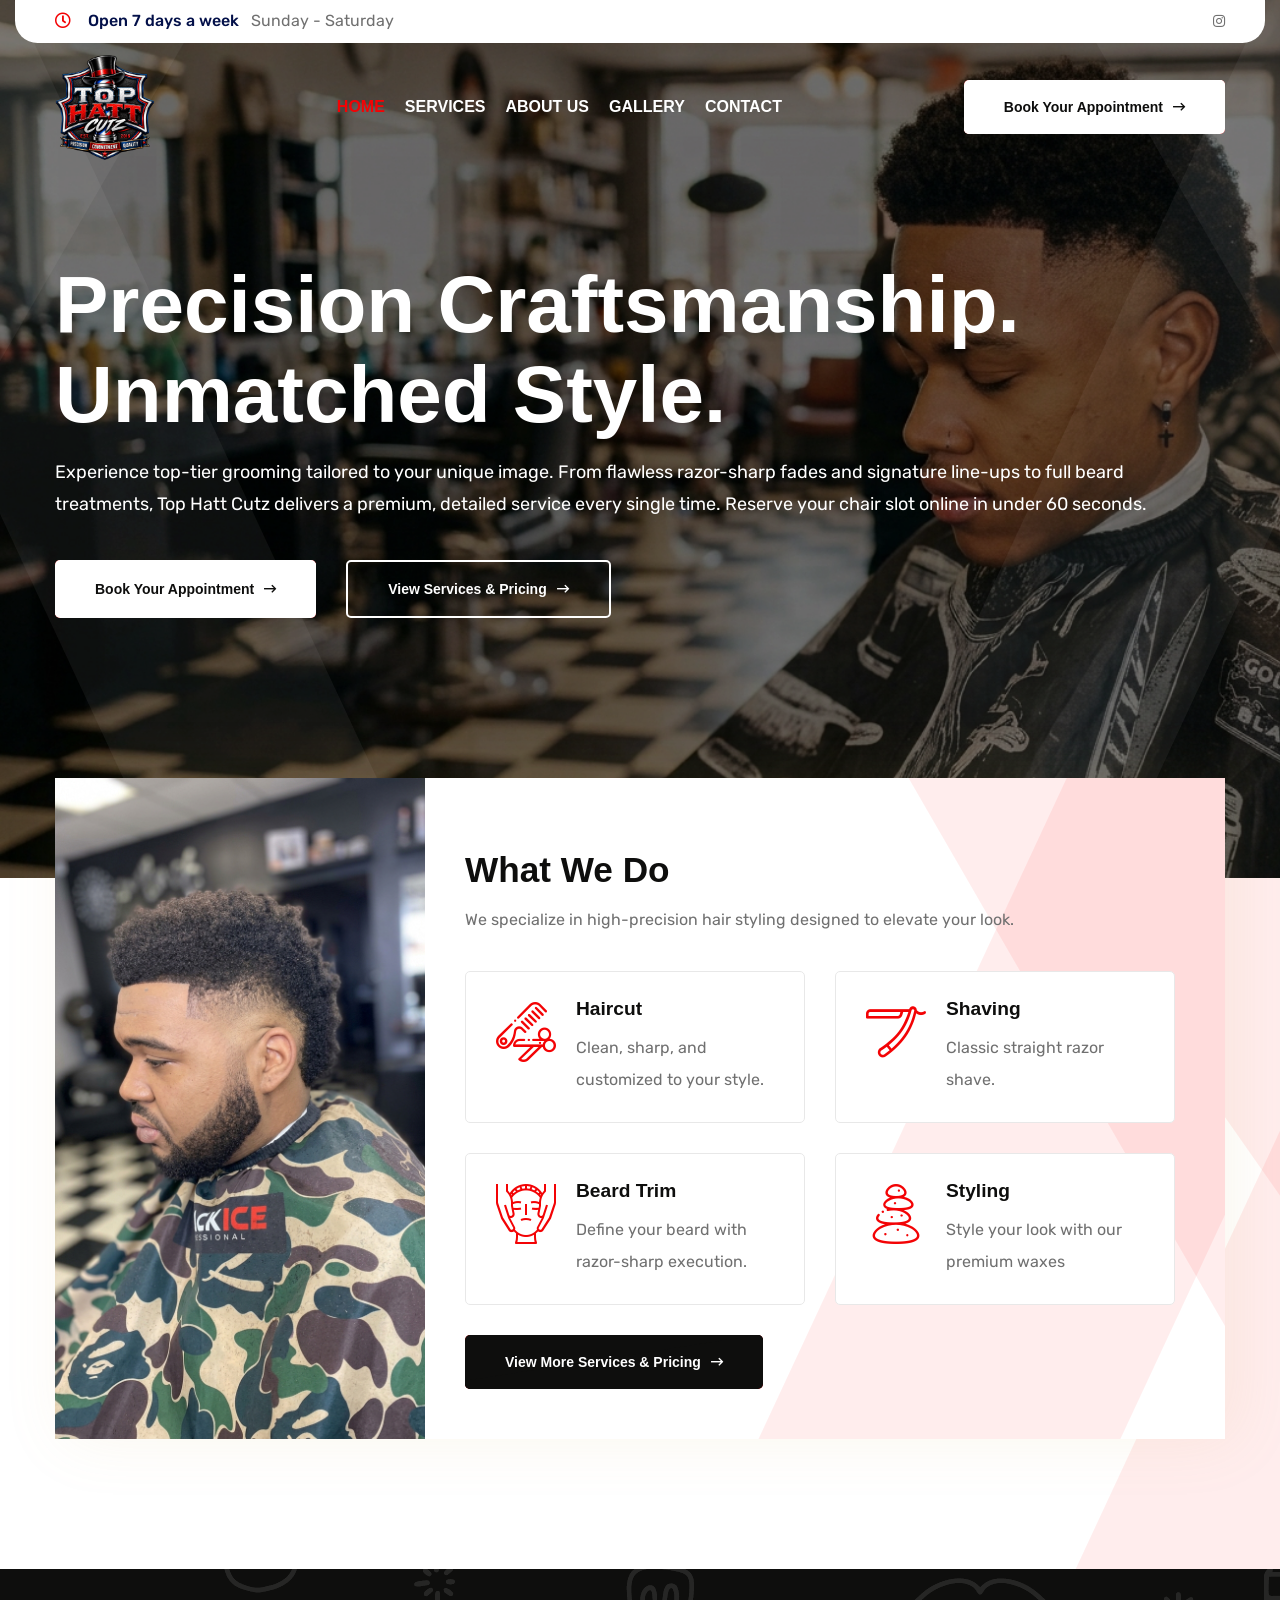
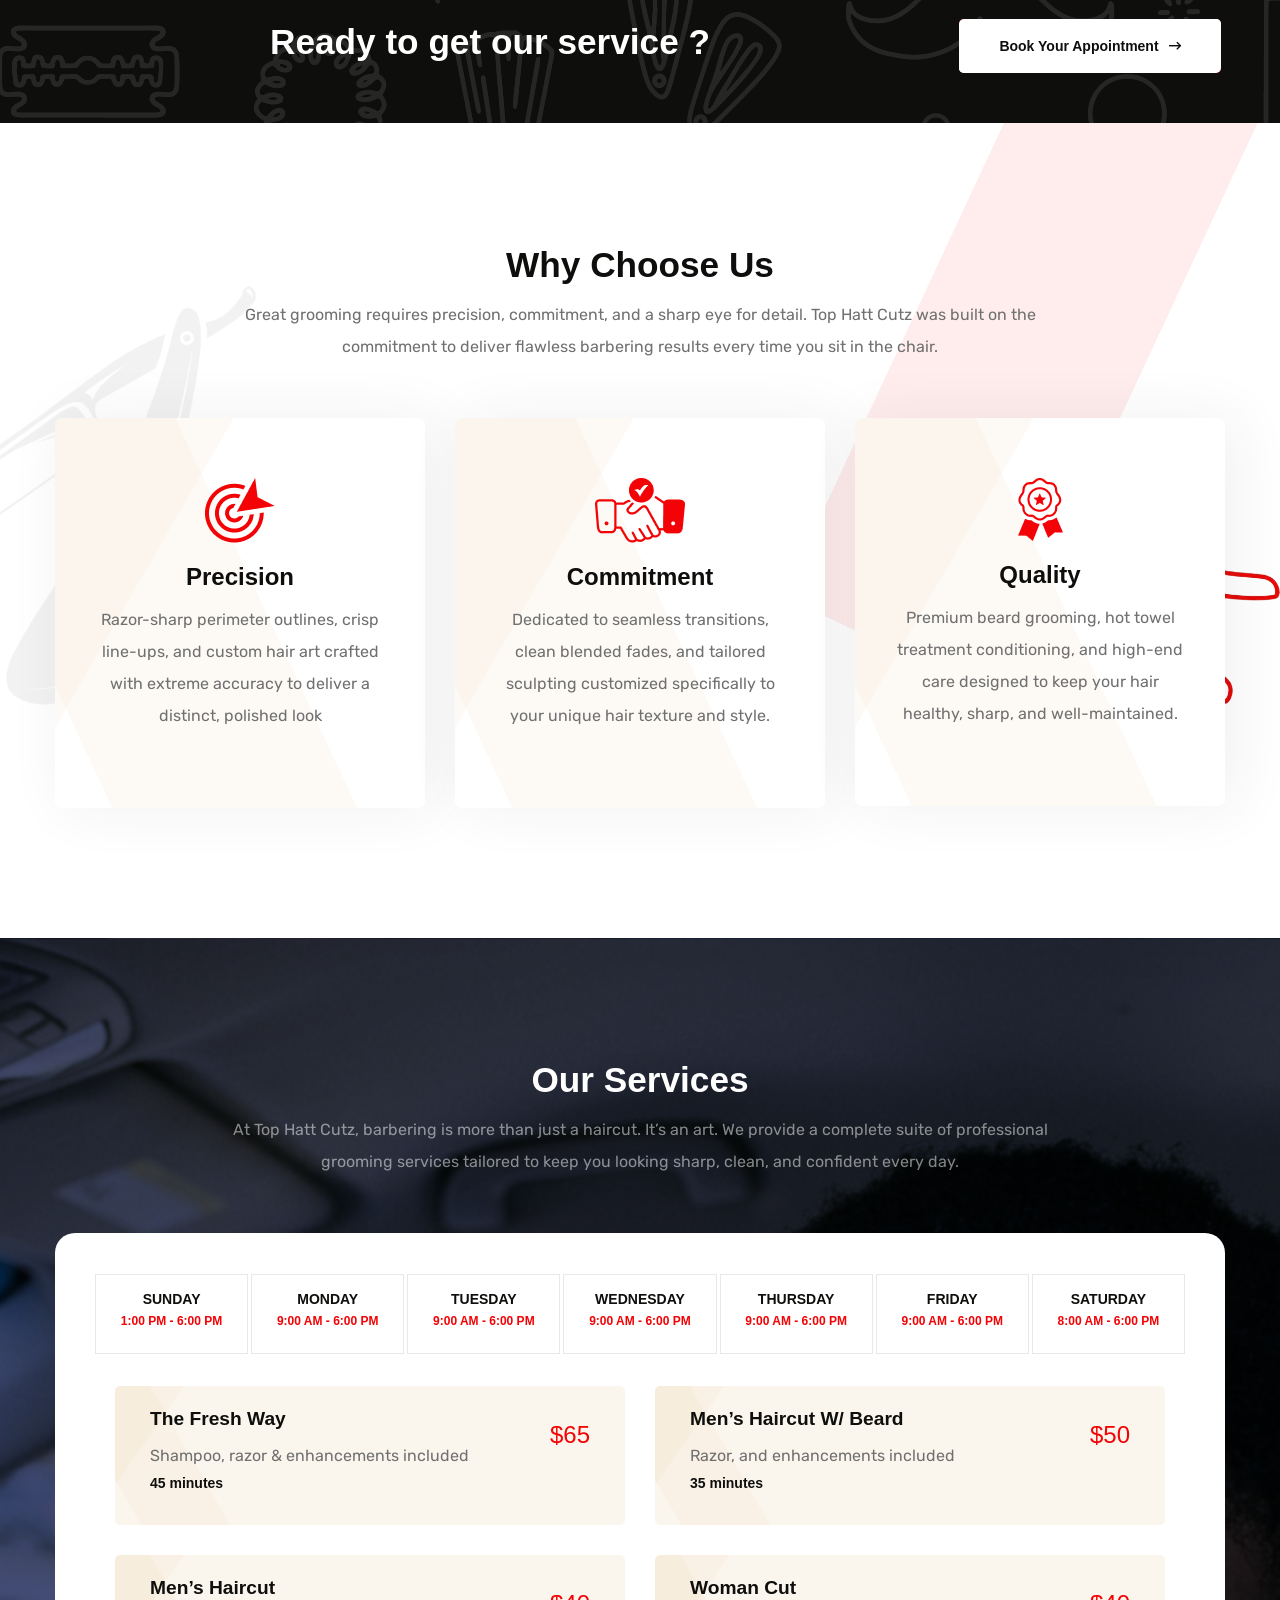
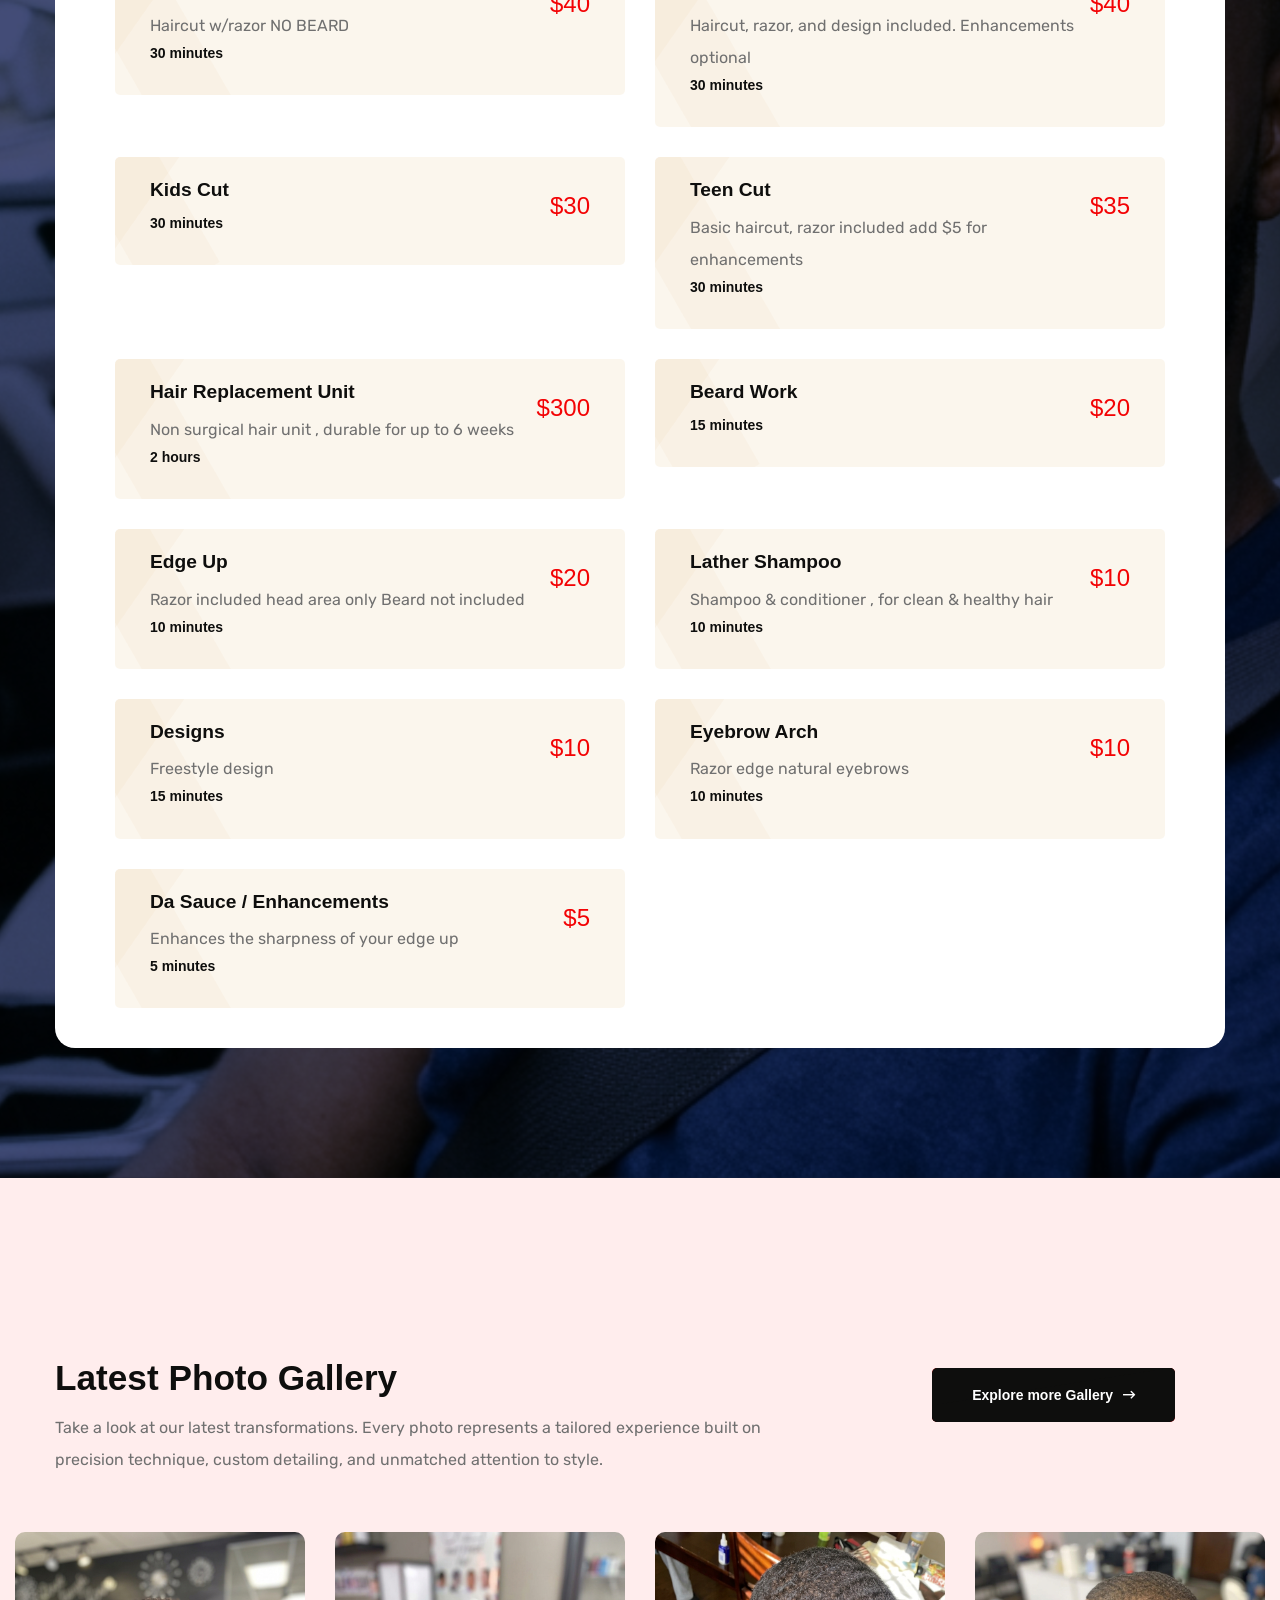
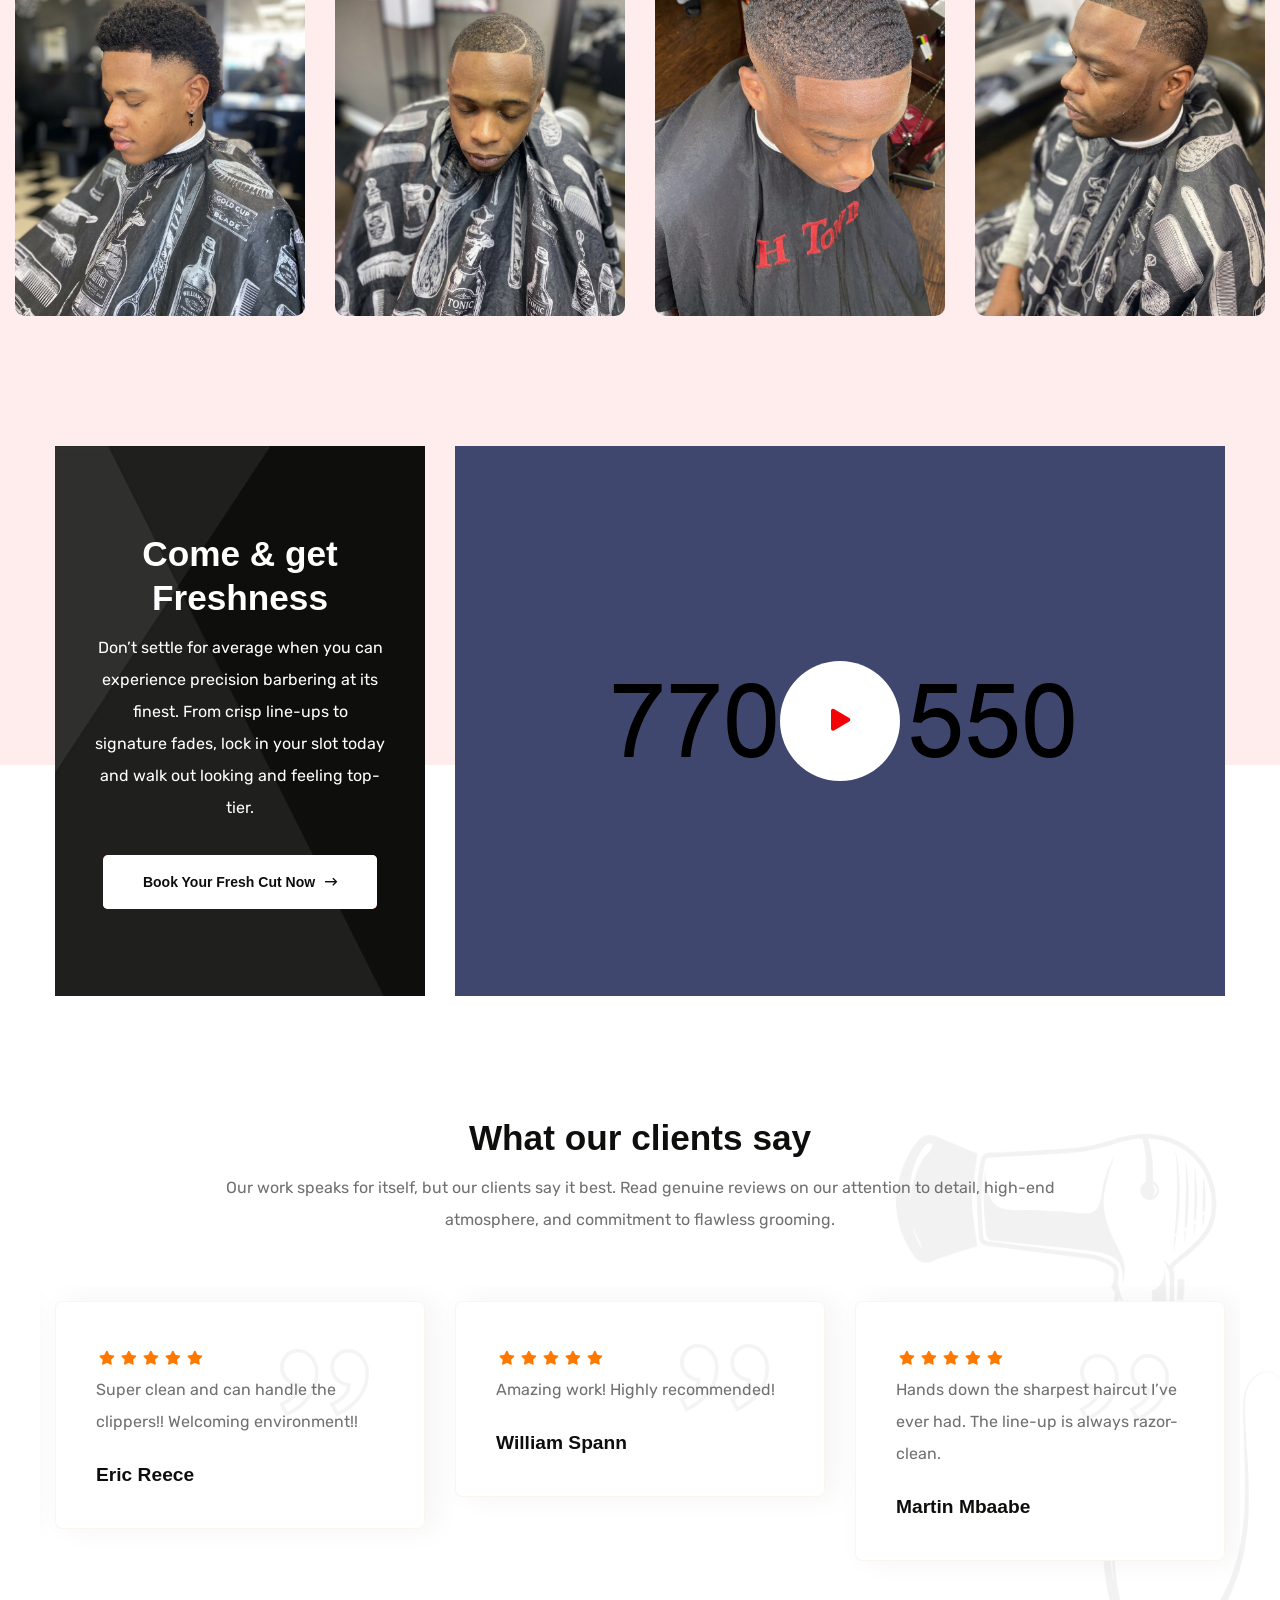
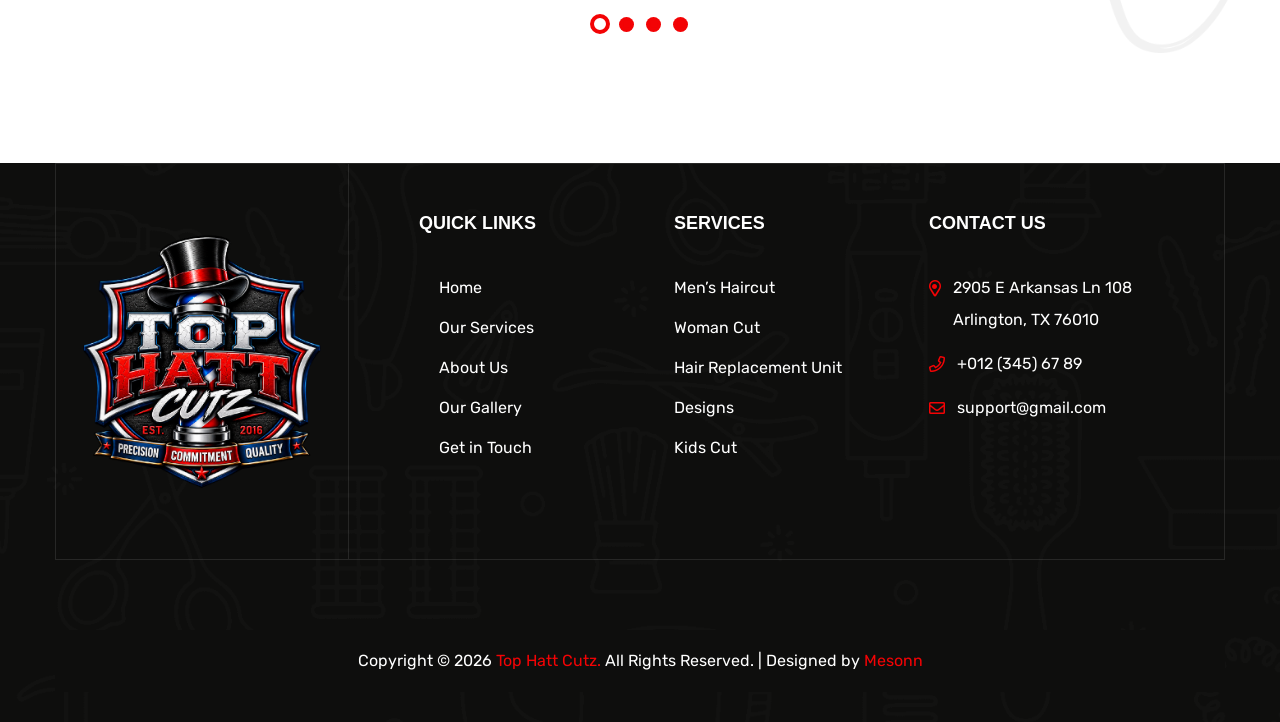
==== commit af4efae2: "new corrections" ====
--- a/index.html
+++ b/index.html
@@ -303,7 +303,7 @@
                             <div class="content">
                                 <h3>Precision</h3>
                                 <p>Razor-sharp perimeter outlines, crisp line-ups, and custom hair art crafted with extreme accuracy to deliver a distinct, polished look</p>
-                                <span class="details-btn"><i class="far fa-long-arrow-right"></i></span>
+                                
                             </div>
                         </div>
                     </div>
@@ -316,7 +316,7 @@
                             <div class="content">
                                 <h3>Commitment</h3>
                                 <p>Dedicated to seamless transitions, clean blended fades, and tailored sculpting customized specifically to your unique hair texture and style.</p>
-                                <span class="details-btn"><i class="far fa-long-arrow-right"></i></span>
+                                
                             </div>
                         </div>
                     </div>
@@ -329,7 +329,7 @@
                             <div class="content">
                                 <h3>Quality</h3>
                                 <p>Premium beard grooming, hot towel treatment conditioning, and high-end care designed to keep your hair healthy, sharp, and well-maintained.</p>
-                                <span class="details-btn"><i class="far fa-long-arrow-right"></i></span>
+                                
                             </div>
                         </div>
                     </div>
--- a/assets/css/style.css
+++ b/assets/css/style.css
@@ -843,7 +843,7 @@
 /*******************************************************/
 h1, h2, h3, h4, h5, h6, .section-title .sub-title, .price-tab .nav-link span, .tag-share b, .comment-body .comment-content .reply-link, .widget-menu ul li a, .product-details-content .category-tags li b, .product-information-tab li a {
   font-weight: 600;
-  color: var(--dark-color);
+  color: var(--black-color);
   font-family: var(--title-font); }
 
   .counter-item .count-text{
@@ -3306,7 +3306,7 @@
     left: 0;
     top: 0;
     z-index: -1;
-    background: rgba(3, 16, 73, 0.3); }
+    background: rgba(0, 1, 3, 0.3); }
     .hero-section .hero-bg-shapes:before {
       width: 18%;
       height: 200%;
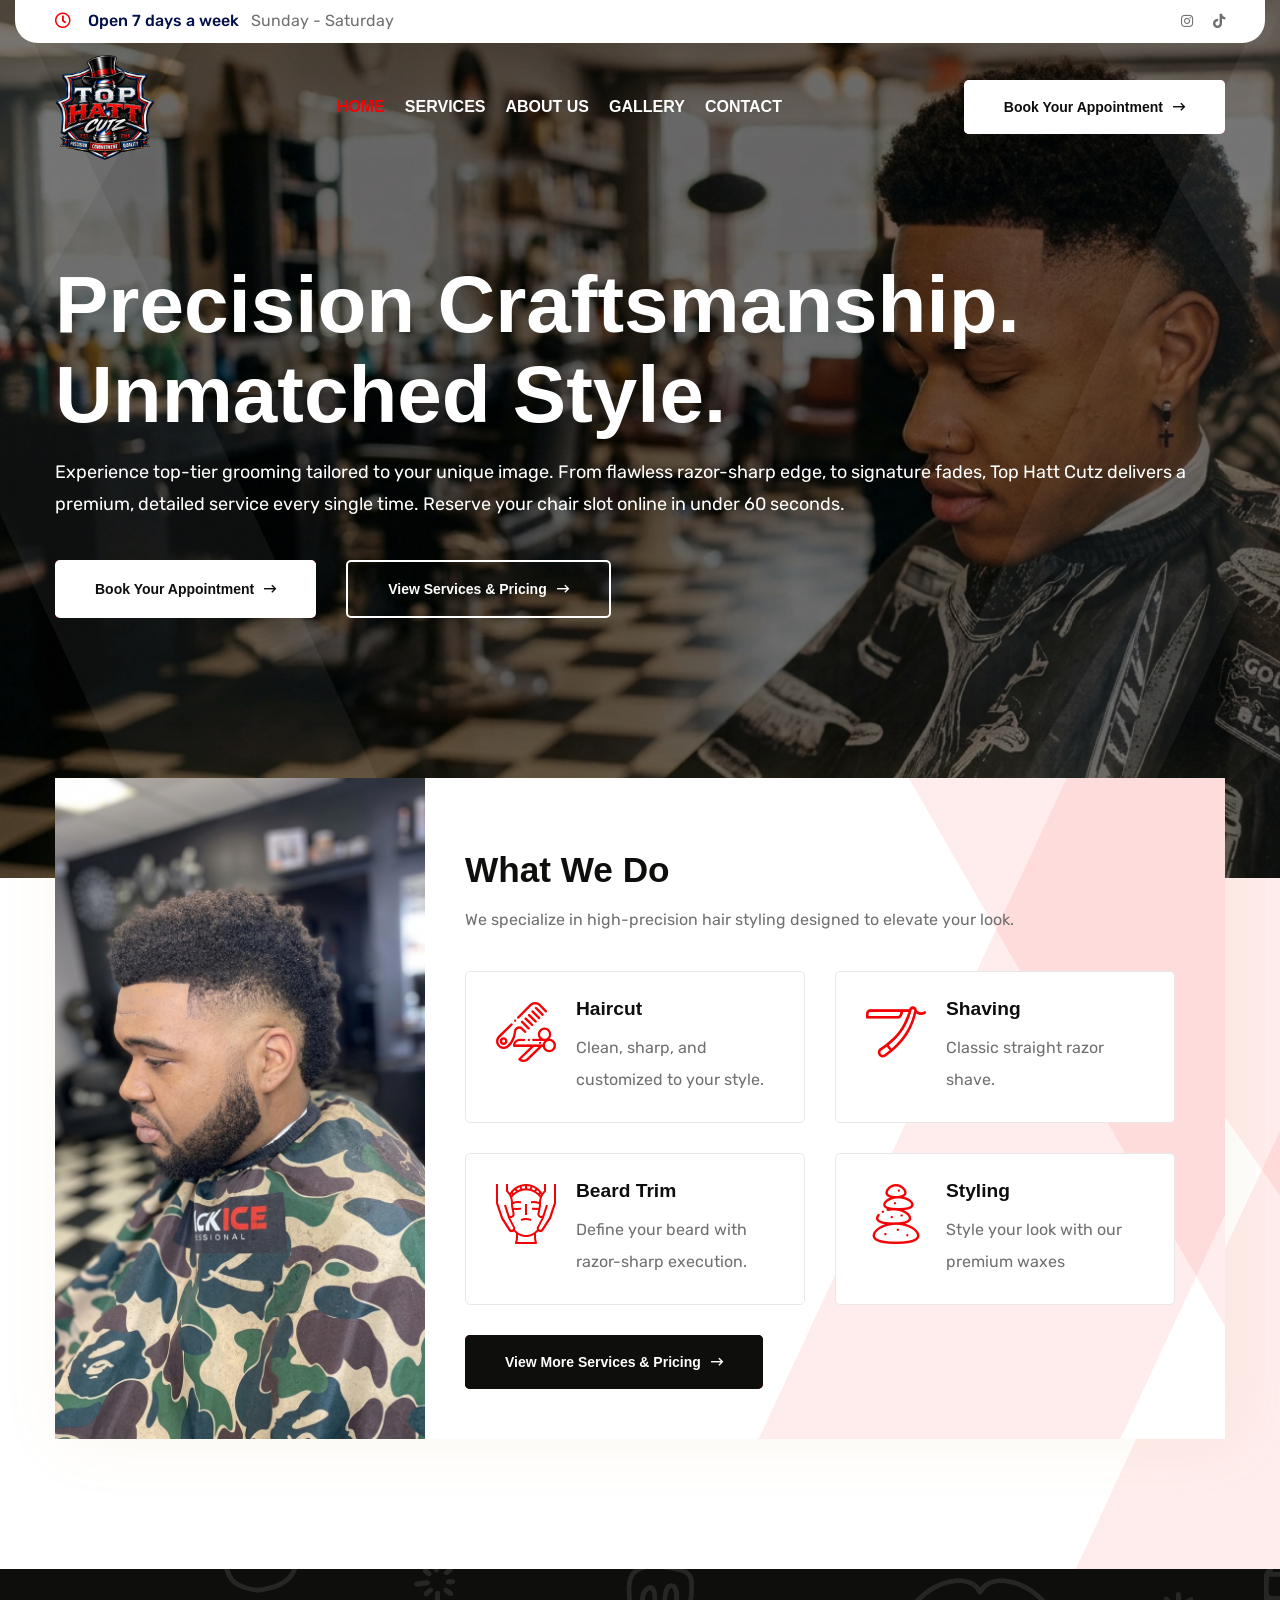
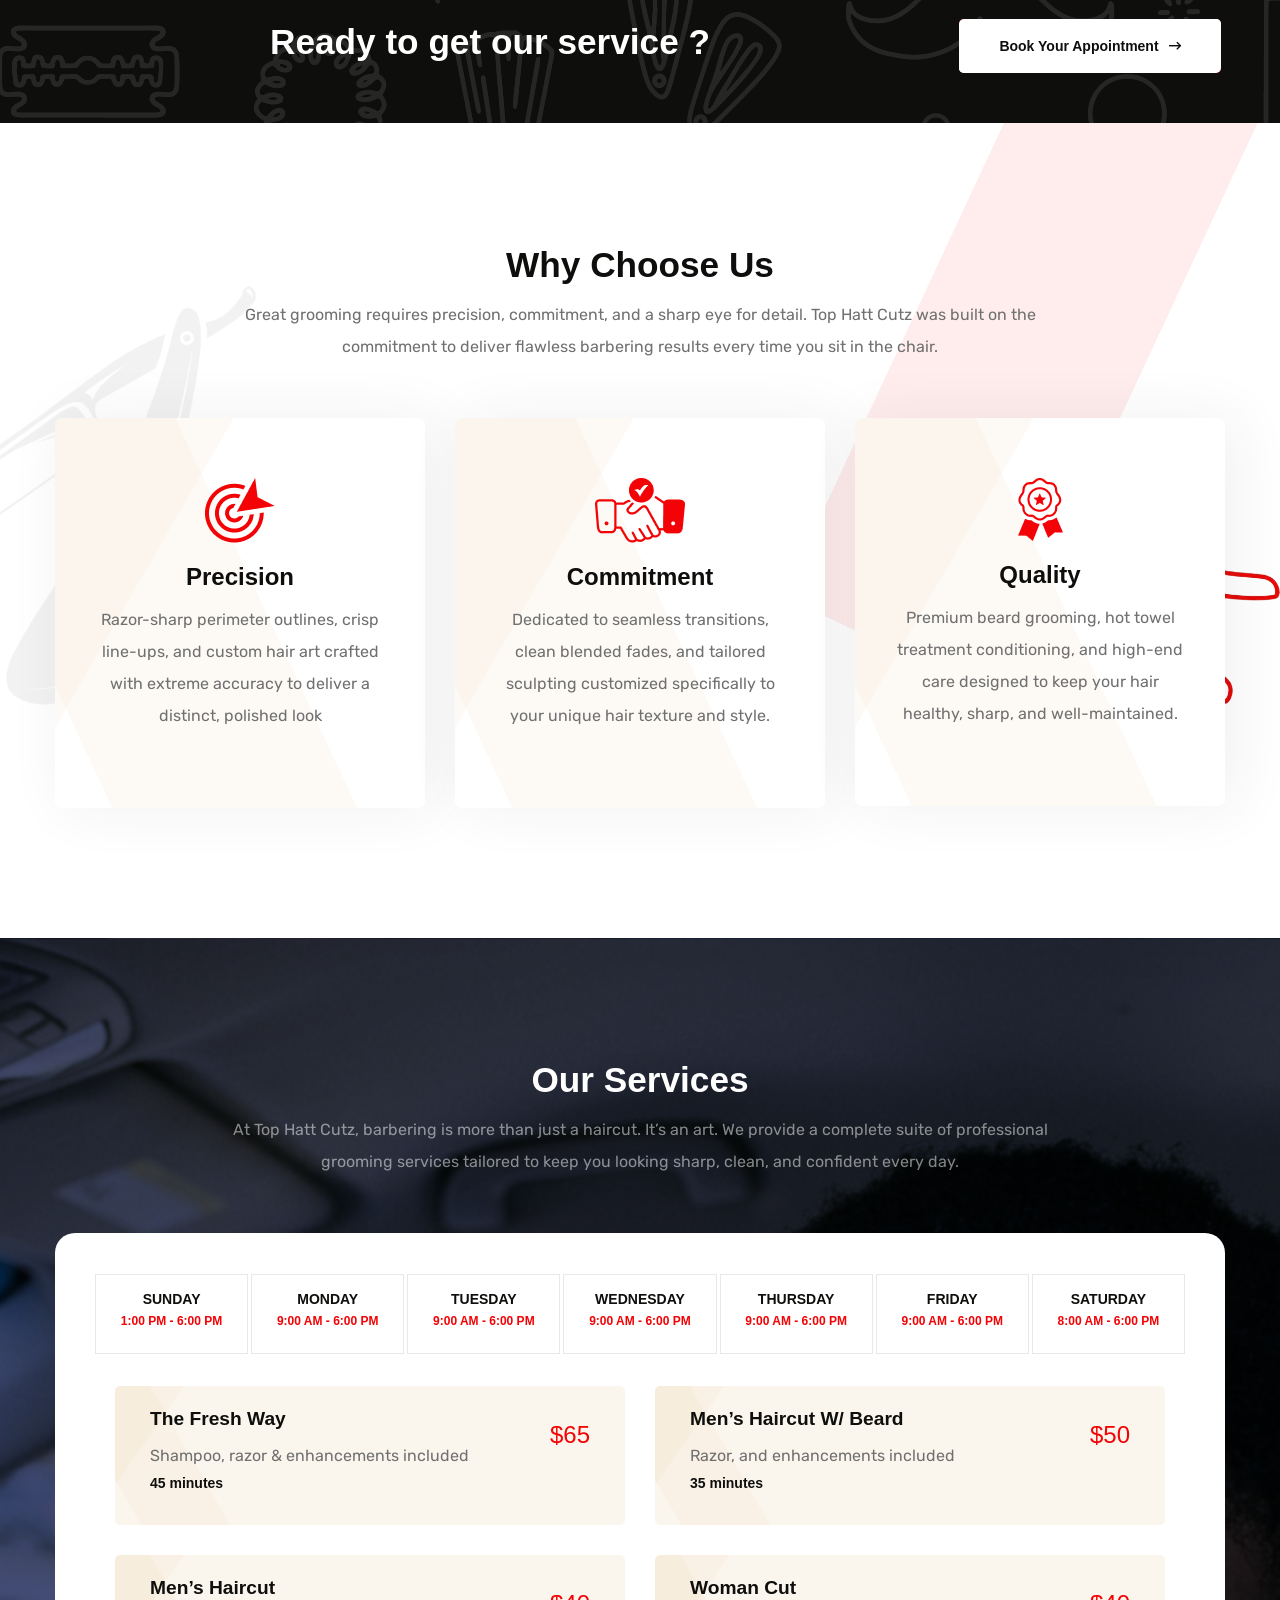
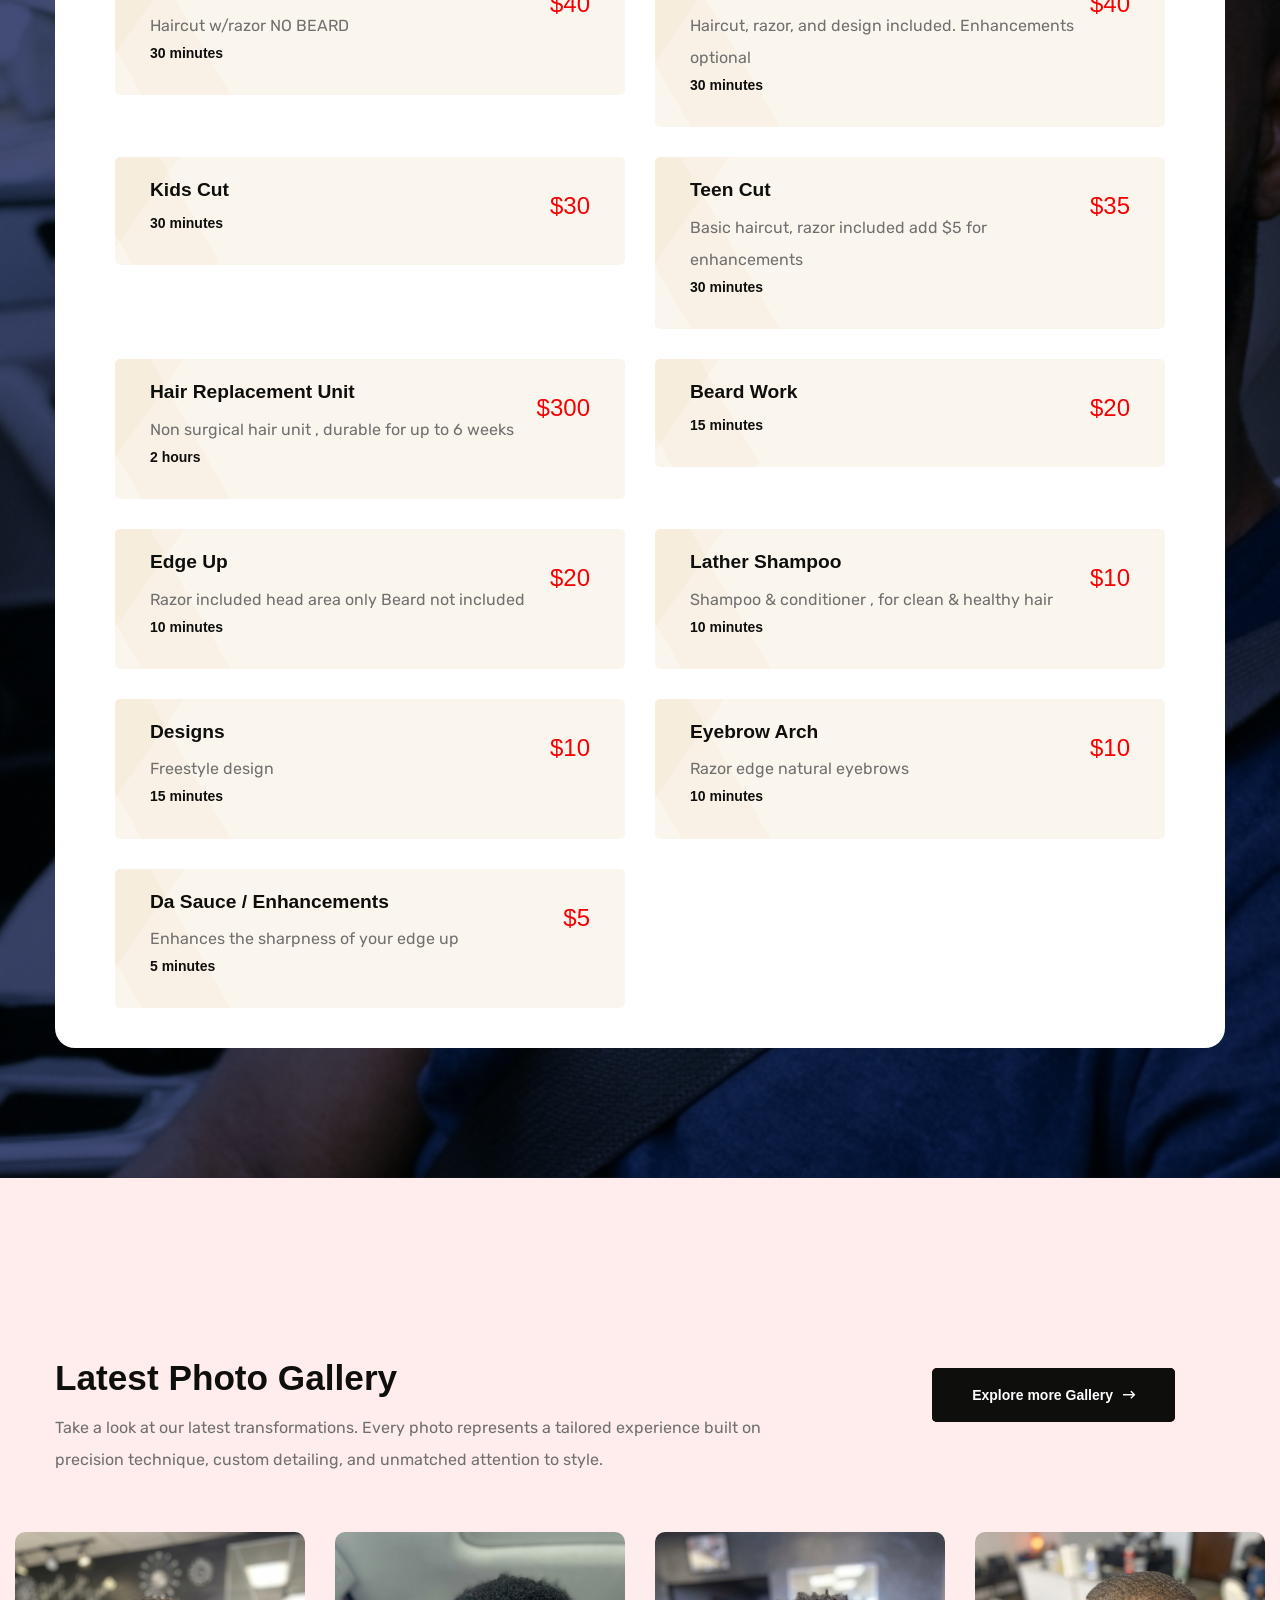
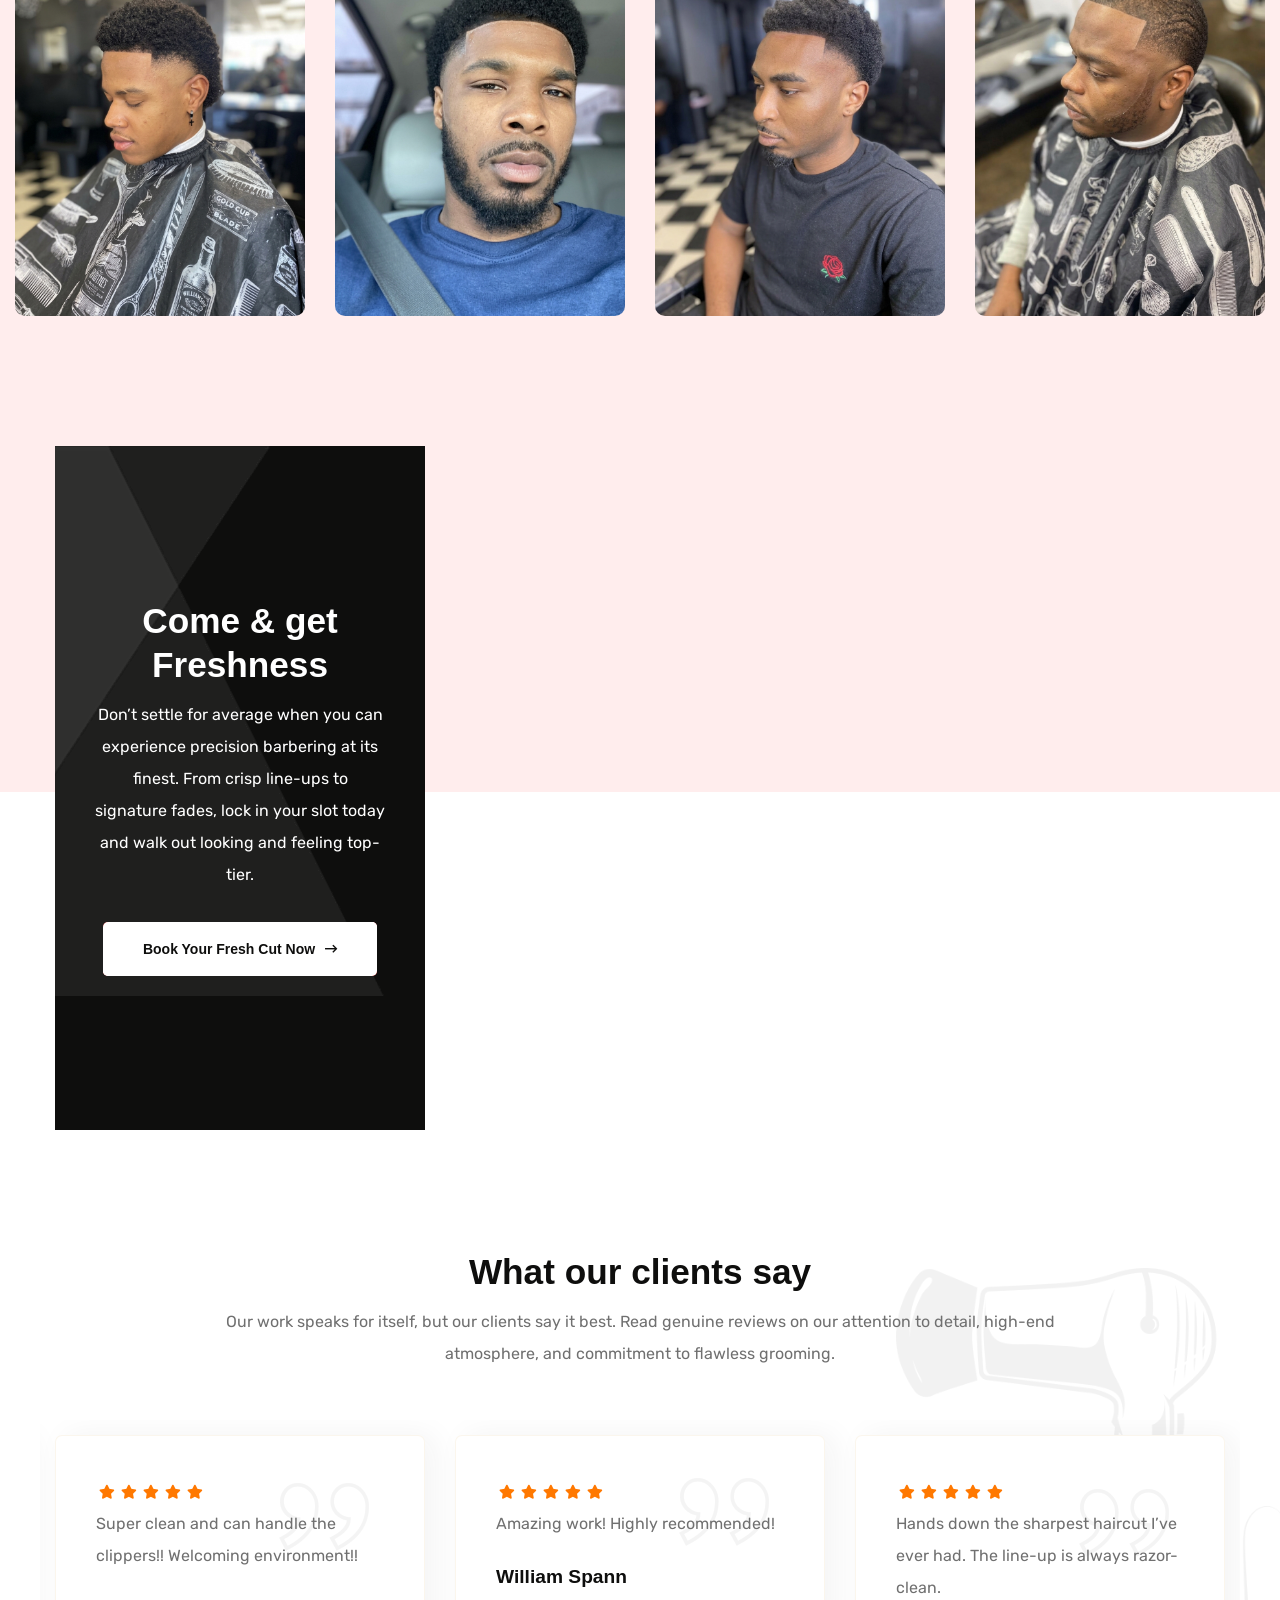
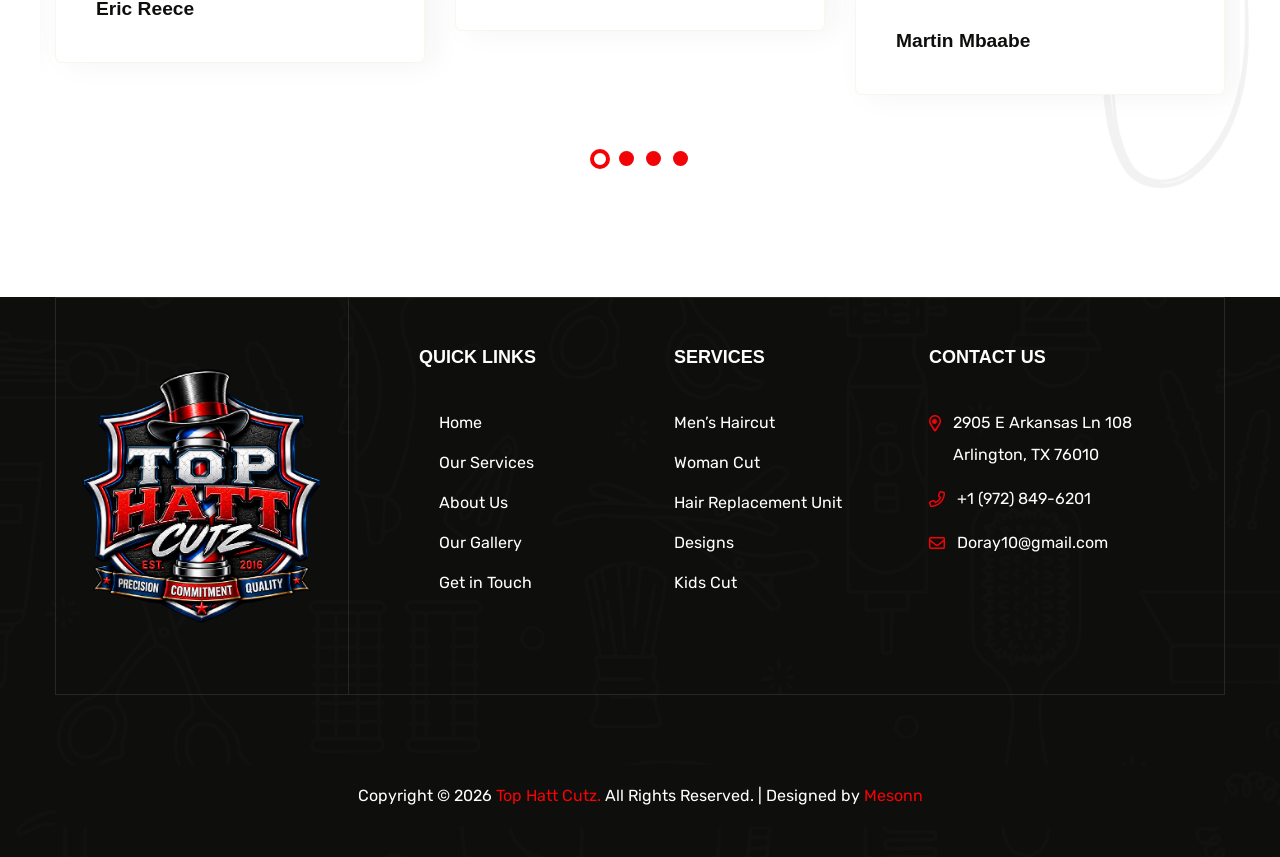
==== commit 225a399b: "new changes" ====
--- a/index.html
+++ b/index.html
@@ -55,10 +55,8 @@
                        <div class="col-sm-3">
                            <div class="top-right text-center text-sm-right">
                                 <div class="social-style-one">
-                                    <a href="#"><i class="fab fa-instagram"></i></a>
-                                    <!-- <a href="#"><i class="fab fa-twitter"></i></a>
-                                    <a href="#"><i class="fab fa-youtube"></i></a>
-                                    <a href="#"><i class="fab fa-rocketchat"></i></a> -->
+                                    <a href="https://www.instagram.com/vhattdidthat"><i class="fab fa-instagram"></i></a>
+                                    <a href="https://www.tiktok.com/@vhattdidthatfs"><i class="fab fa-tiktok"></i></a>
                                 </div>
                            </div>
                        </div>
@@ -72,7 +70,8 @@
 
                     <div class="header-inner py-10 rpy-0 d-lg-flex align-items-center">
                         <div class="logo-outer">
-                            <div class="logo"><a href="index.html"><img src="assets/images/logos/logo2.png" alt="Logo" title="Logo"></a></div>
+                            <div class="logo"><a href="index"><img src="assets/images/logos/logo2.png" alt="Logo" title="Logo"></a></div>
+                            <!-- <div class="logo"><a href="https://tophattcutz.com/"><img src="assets/images/logos/logo2.png" alt="Logo" title="Logo"></a></div> -->
                         </div>
 
                         <div class="nav-outer clearfix mx-lg-auto">
@@ -80,7 +79,7 @@
                             <nav class="main-menu navbar-expand-lg">
                                 <div class="navbar-header">
                                    <div class="mobile-logo my-15">
-                                       <a href="index.html">
+                                       <a href="index">
                                             <img src="assets/images/logos/logo2.png" alt="Logo" title="Logo">
                                        </a>
                                    </div>
@@ -96,15 +95,15 @@
                                 <div class="navbar-collapse collapse clearfix">
                                     <ul class="navigation clearfix">
                                         
-                                        <li class="active"><a href="index.html">Home</a></li>
-
-                                        <li><a href="services.html">Services</a></li>
-
-                                        <li><a href="about.html">About Us</a></li>
-
-                                        <li><a href="gallery.html">Gallery</a></li>
-
-                                        <li><a href="contact.html">Contact</a></li>
+                                        <li class="active home"><a href="index">Home</a></li>
+
+                                        <li><a href="services">Services</a></li>
+
+                                        <li><a href="about">About Us</a></li>
+
+                                        <li><a href="gallery">Gallery</a></li>
+
+                                        <li><a href="contact">Contact</a></li>
                                     </ul>
                                 </div>
 
@@ -114,7 +113,7 @@
                         
                         <!-- Menu Button -->
                         <div class="menu-button d-none d-lg-block">
-                           <a href="#" class="theme-btn bnt">Book Your Appointment <i class="far fa-long-arrow-right"></i></a>
+                           <a href="https://tophattcutz.as.me/" class="theme-btn bnt">Book Your Appointment <i class="far fa-long-arrow-right"></i></a>
                         </div>
                     </div>
                 </div>
@@ -130,9 +129,9 @@
                     <div class="col-xl-12 col-lg-12">
                         <div class="hero-content py-10 rpt-0 text-white rmb-70">
                             <h1 class="wow fadeInUp delay-0-2s">Precision Craftsmanship. Unmatched Style.</h1>
-                            <p class="wow fadeInUp delay-0-4s">Experience top-tier grooming tailored to your unique image. From flawless razor-sharp fades and signature line-ups to full beard treatments, Top Hatt Cutz delivers a premium, detailed service every single time. Reserve your chair slot online in under 60 seconds.</p>
+                            <p class="wow fadeInUp delay-0-4s">Experience top-tier grooming tailored to your unique image. From flawless razor-sharp edge, to signature fades, Top Hatt Cutz delivers a premium, detailed service every single time. Reserve your chair slot online in under 60 seconds.</p>
                             <div class="hero-btn">
-                                <a href="#" class="theme-btn wow fadeInUp delay-0-6s">Book Your Appointment <i class="far fa-long-arrow-right"></i></a>
+                                <a href="https://tophattcutz.as.me/" class="theme-btn wow fadeInUp delay-0-6s">Book Your Appointment <i class="far fa-long-arrow-right"></i></a>
                             <a href="#hair" class="theme2-btn wow fadeInUp delay-0-8s">View Services & Pricing <i class="far fa-long-arrow-right"></i></a>
                             </div>
                             
@@ -274,7 +273,7 @@
                         </div>
                     </div>
                     <div class="col-xl-3 col-lg-4">
-                        <a href="#" class="theme-btn my-10 wow fadeInRight delay-0-2s">Book Your Appointment <i class="far fa-long-arrow-right"></i></a>
+                        <a href="https://tophattcutz.as.me/" class="theme-btn my-10 wow fadeInRight delay-0-2s">Book Your Appointment <i class="far fa-long-arrow-right"></i></a>
                     </div>
                 </div>
             </div>
@@ -573,7 +572,7 @@
                     </div>
                     <div class="col-lg-4">
                         <div class="section-header-btn what-we-do-content text-lg-right mb-20 wow fadeInRight delay-0-2s">
-                            <a href="gallery.html" class="theme-btn bnt">Explore more Gallery <i class="far fa-long-arrow-right"></i></a>
+                            <a href="gallery" class="theme-btn bnt">Explore more Gallery <i class="far fa-long-arrow-right"></i></a>
                         </div>
                     </div>
                 </div>
@@ -586,27 +585,27 @@
                             <!-- <div class="gallery-content">
                                 <h3>Hair Cutting</h3>
                                 <p>Barbers & Salon Services</p>
-                                <a href="gallery-details.html" class="details-btn"><i class="far fa-long-arrow-right"></i></a>
+                                <a href="gallery-details" class="details-btn"><i class="far fa-long-arrow-right"></i></a>
                             </div> -->
                         </div>
                     </div>
                     <div class="col-xl-3 col-sm-6">
                         <div class="gallery-item wow fadeInUp delay-0-4s">
-                            <img src="assets/images/gellary/gallery2.jpg" alt="Gallery">
+                            <img src="assets/images/gellary/gallery5.jpg" alt="Gallery">
                             <!-- <div class="gallery-content">
                                 <h3>Hair Cutting</h3>
                                 <p>Barbers & Salon Services</p>
-                                <a href="gallery-details.html" class="details-btn"><i class="far fa-long-arrow-right"></i></a>
+                                <a href="gallery-details" class="details-btn"><i class="far fa-long-arrow-right"></i></a>
                             </div> -->
                         </div>
                     </div>
                     <div class="col-xl-3 col-sm-6">
                         <div class="gallery-item wow fadeInUp delay-0-6s">
-                            <img src="assets/images/gellary/gallery3.jpg" alt="Gallery">
+                            <img src="assets/images/gellary/gallery7.jpg" alt="Gallery">
                             <!-- <div class="gallery-content">
                                 <h3>Hair Cutting</h3>
                                 <p>Barbers & Salon Services</p>
-                                <a href="gallery-details.html" class="details-btn"><i class="far fa-long-arrow-right"></i></a>
+                                <a href="gallery-details" class="details-btn"><i class="far fa-long-arrow-right"></i></a>
                             </div> -->
                         </div>
                     </div>
@@ -616,7 +615,7 @@
                             <!-- <div class="gallery-content">
                                 <h3>Hair Cutting</h3>
                                 <p>Barbers & Salon Services</p>
-                                <a href="gallery-details.html" class="details-btn"><i class="far fa-long-arrow-right"></i></a>
+                                <a href="gallery-details" class="details-btn"><i class="far fa-long-arrow-right"></i></a>
                             </div> -->
                         </div>
                     </div>
@@ -794,13 +793,19 @@
                                 <p>Don’t settle for average when you can experience precision barbering at its finest. From crisp line-ups to signature fades, lock in your slot today and walk out looking and feeling top-tier.</p>
                             </div>
                             
-                            <a href="#" class="theme-btn">Book Your Fresh Cut Now<i class="far fa-long-arrow-right"></i></a>
+                            <a href="https://tophattcutz.as.me/" class="theme-btn">Book Your Fresh Cut Now<i class="far fa-long-arrow-right"></i></a>
+                            
                         </div>
                     </div>
                     <div class="col-lg-8">
-                        <div class="video-part rmt-30 wow fadeInRight delay-0-2s">
-                            <img src="assets/images/background/video-bg.jpg" alt="Video">
-                            <a href="https://www.youtube.com/watch?v=9Y7ma241N8k" class="mfp-iframe video-play"><i class="fas fa-play"></i></a>
+                        <div class="rmt-30 wow fadeInRight delay-0-2s">
+                            
+                             <div class="video-container">
+                                <video muted autoplay loop playsinline>
+                                    <source src="assets/video 2.mp4" type="video/mp4">
+                                    Your browser does not support the video tag.
+                                </video>
+                            </div>
                         </div>
                     </div>
                 </div>
@@ -926,9 +931,9 @@
                                <li><i class="far fa-user-circle"></i> <a href="#">Michael M.</a></li>
                                <li><i class="far fa-comments"></i> <a href="#">Comm (05)</a></li>
                            </ul>
-                            <h5><a href="blog-details.html">Started With Node An Introduction To APIs, HTTP And ES6+ JavaScript</a></h5>
+                            <h5><a href="blog-details">Started With Node An Introduction To APIs, HTTP And ES6+ JavaScript</a></h5>
                             <p>Sed ut perspiciatis unde omnis iste natus error sit voluptatem accusantim doloremque laudantium totam</p>
-                            <a href="blog-details.html" class="read-more">Read more <i class="far fa-long-arrow-right"></i></a>
+                            <a href="blog-details" class="read-more">Read more <i class="far fa-long-arrow-right"></i></a>
                         </div>
                     </div>
                     <div class="news-item wow fadeInUp delay-0-4s">
@@ -940,9 +945,9 @@
                                <li><i class="far fa-user-circle"></i> <a href="#">Michael M.</a></li>
                                <li><i class="far fa-comments"></i> <a href="#">Comm (05)</a></li>
                            </ul>
-                            <h5><a href="blog-details.html">Video Playback On The Web Video See Delivery Best Practices Part 2</a></h5>
+                            <h5><a href="blog-details">Video Playback On The Web Video See Delivery Best Practices Part 2</a></h5>
                             <p>Sed ut perspiciatis unde omnis iste natus error sit voluptatem accusantim doloremque laudantium totam</p>
-                            <a href="blog-details.html" class="read-more">Read more <i class="far fa-long-arrow-right"></i></a>
+                            <a href="blog-details" class="read-more">Read more <i class="far fa-long-arrow-right"></i></a>
                         </div>
                     </div>
                     <div class="news-item wow fadeInUp delay-0-6s">
@@ -954,9 +959,9 @@
                                <li><i class="far fa-user-circle"></i> <a href="#">Michael M.</a></li>
                                <li><i class="far fa-comments"></i> <a href="#">Comm (05)</a></li>
                            </ul>
-                            <h5><a href="blog-details.html">Started With Node An Introduction To APIs, HTTP And ES6+ JavaScript</a></h5>
+                            <h5><a href="blog-details">Started With Node An Introduction To APIs, HTTP And ES6+ JavaScript</a></h5>
                             <p>Sed ut perspiciatis unde omnis iste natus error sit voluptatem accusantim doloremque laudantium totam</p>
-                            <a href="blog-details.html" class="read-more">Read more <i class="far fa-long-arrow-right"></i></a>
+                            <a href="blog-details" class="read-more">Read more <i class="far fa-long-arrow-right"></i></a>
                         </div>
                     </div>
                     <div class="news-item wow fadeInUp delay-0-2s">
@@ -968,9 +973,9 @@
                                <li><i class="far fa-user-circle"></i> <a href="#">Michael M.</a></li>
                                <li><i class="far fa-comments"></i> <a href="#">Comm (05)</a></li>
                            </ul>
-                            <h5><a href="blog-details.html">Started With Node An Introduction To APIs, HTTP And ES6+ JavaScript</a></h5>
+                            <h5><a href="blog-details">Started With Node An Introduction To APIs, HTTP And ES6+ JavaScript</a></h5>
                             <p>Sed ut perspiciatis unde omnis iste natus error sit voluptatem accusantim doloremque laudantium totam</p>
-                            <a href="blog-details.html" class="read-more">Read more <i class="far fa-long-arrow-right"></i></a>
+                            <a href="blog-details" class="read-more">Read more <i class="far fa-long-arrow-right"></i></a>
                         </div>
                     </div>
                     <div class="news-item wow fadeInUp delay-0-2s">
@@ -982,9 +987,9 @@
                                <li><i class="far fa-user-circle"></i> <a href="#">Michael M.</a></li>
                                <li><i class="far fa-comments"></i> <a href="#">Comm (05)</a></li>
                            </ul>
-                            <h5><a href="blog-details.html">Video Playback On The Web Video See Delivery Best Practices Part 2</a></h5>
+                            <h5><a href="blog-details">Video Playback On The Web Video See Delivery Best Practices Part 2</a></h5>
                             <p>Sed ut perspiciatis unde omnis iste natus error sit voluptatem accusantim doloremque laudantium totam</p>
-                            <a href="blog-details.html" class="read-more">Read more <i class="far fa-long-arrow-right"></i></a>
+                            <a href="blog-details" class="read-more">Read more <i class="far fa-long-arrow-right"></i></a>
                         </div>
                     </div>
                     <div class="news-item wow fadeInUp delay-0-2s">
@@ -996,9 +1001,9 @@
                                <li><i class="far fa-user-circle"></i> <a href="#">Michael M.</a></li>
                                <li><i class="far fa-comments"></i> <a href="#">Comm (05)</a></li>
                            </ul>
-                            <h5><a href="blog-details.html">Started With Node An Introduction To APIs, HTTP And ES6+ JavaScript</a></h5>
+                            <h5><a href="blog-details">Started With Node An Introduction To APIs, HTTP And ES6+ JavaScript</a></h5>
                             <p>Sed ut perspiciatis unde omnis iste natus error sit voluptatem accusantim doloremque laudantium totam</p>
-                            <a href="blog-details.html" class="read-more">Read more <i class="far fa-long-arrow-right"></i></a>
+                            <a href="blog-details" class="read-more">Read more <i class="far fa-long-arrow-right"></i></a>
                         </div>
                     </div>
                 </div>
@@ -1069,7 +1074,7 @@
             <div class="container">
                 <div class="footer-logo-newsletter mb-70">
                     <div class="footer-logo wow fadeInLeft delay-0-2s">
-                        <a href="index.html"><img src="assets/images/logos/logo2.png" alt="Logo"></a>
+                        <a href="index"><img src="assets/images/logos/logo2.png" alt="Logo"></a>
                     </div>
                     
                     <div class="footer-newsletter wow fadeInRight delay-0-2s">
@@ -1078,11 +1083,11 @@
                                 <div class="footer-widget menu-widget wow fadeInUp delay-0-2s">
                                     <h5 class="footer-title">Quick Links</h5>
                                     <ul>
-                                        <li><a href="index.html">Home</a></li>
-                                        <li><a href="services.html">Our Services</a></li>
-                                        <li><a href="about.html">About Us</a></li>
-                                        <li><a href="gallery.html">Our Gallery</a></li>
-                                        <li><a href="contact.html">Get in Touch</a></li>
+                                        <li class="home"><a href="index">Home</a></li>
+                                        <li><a href="services">Our Services</a></li>
+                                        <li><a href="about">About Us</a></li>
+                                        <li><a href="gallery">Our Gallery</a></li>
+                                        <li><a href="contact">Get in Touch</a></li>
                                     </ul>
                                 </div>
                             </div>
@@ -1108,12 +1113,13 @@
                                         </li>
                                         <li>
                                             <i class="far fa-phone"></i>
-                                            <a href="calto:+012(345)6789">+012 (345) 67 89</a>
+                                            <a href="tel:+19728496201">+1 (972) 849-6201</a>
                                         </li>
                                         
                                         <li>
                                             <i class="far fa-envelope"></i>
-                                            <a href="mailto:support@gmail.com">support@gmail.com</a>
+                                            <a href="mailto:Doray10@gmail.com">Doray10@gmail.com</a>
+                                            
                                         </li>
                                     </ul>
                                 </div>
@@ -1122,7 +1128,7 @@
                     </div>
                 </div>
                 <div class="copyright-area bg-black-two border-0 text-center p-15 mt-15">
-                    <p>Copyright © <span id="current-year"></span> <a href="index.html">Top Hatt Cutz.</a> All Rights Reserved. | Designed by <a href="https://mesonn.ai/">Mesonn</a></p>
+                    <p>Copyright © <span id="current-year"></span> <a href="index">Top Hatt Cutz.</a> All Rights Reserved. | Designed by <a href="https://mesonn.ai/">Mesonn</a></p>
                 </div>
             </div>
         </footer>
@@ -1136,6 +1142,22 @@
 
     <script>
         document.getElementById("current-year").textContent = new Date().getFullYear();
+    </script>
+
+    <script>
+        document.addEventListener("DOMContentLoaded", function() {
+            // 1. Update both desktop and mobile logo links
+            const logoLinks = document.querySelectorAll(".logo a, .mobile-logo a, .footer-logo a");
+            logoLinks.forEach(link => {
+            link.href = "https://tophattcutz.com/";
+            });
+
+            // 2. Update the Home navigation menu link
+            const homeLinks = document.querySelectorAll("li.home a");
+            homeLinks.forEach(link => {
+            link.href = "https://tophattcutz.com/";
+            });
+        });
     </script>
     
     <!-- Jquery -->
--- a/assets/css/style.css
+++ b/assets/css/style.css
@@ -196,6 +196,17 @@
   -webkit-box-shadow: none;
   box-shadow: none;
   border-color: #cfdbf1; }
+
+  .video-container {
+  width: 100%;
+  aspect-ratio: 16 / 14; /* Keeps a modern 16:9 widescreen ratio */
+}
+
+.video-container video {
+  width: 100%;
+  height: 100%;
+  object-fit: cover; /* Ensures the video covers the area nicely without stretching */
+}
 
 input::-webkit-input-placeholder,
 select::-webkit-input-placeholder,
@@ -3053,7 +3064,13 @@
       .main-menu .navbar-collapse > ul {
         display: block;
         padding: 25px 0;
-        background: #0d0d0d; }
+        background: var(--black-color); }
+
+        .main-menu .navbar-collapse > ul > li a {
+          color: var(--white-color) !important;
+        display: block;
+        padding: 15px 0;}
+
         .main-menu .navbar-collapse > ul > li:last-child {
           border-bottom: 1px solid #353535; } }
   @media only screen and (max-width: 991px) {
@@ -3225,12 +3242,20 @@
     padding: 4px 0;
     cursor: pointer;
     background: transparent; }
-    .main-menu .navbar-header .navbar-toggle .icon-bar {
+
+    .header-one .main-menu .navbar-header .navbar-toggle .icon-bar {
       height: 2px;
       width: 30px;
       display: block;
       margin: 7px 0;
-      background: white; }
+      background: var(--white-color); }
+
+    .main-header.fixed-header .header-upper .main-menu .navbar-header .navbar-toggle .icon-bar, .main-menu .navbar-header .navbar-toggle .icon-bar {
+      height: 2px;
+      width: 30px;
+      display: block;
+      margin: 7px 0;
+      background: var(--black-color); }
 
 .header-one .header-top {
   background: white;
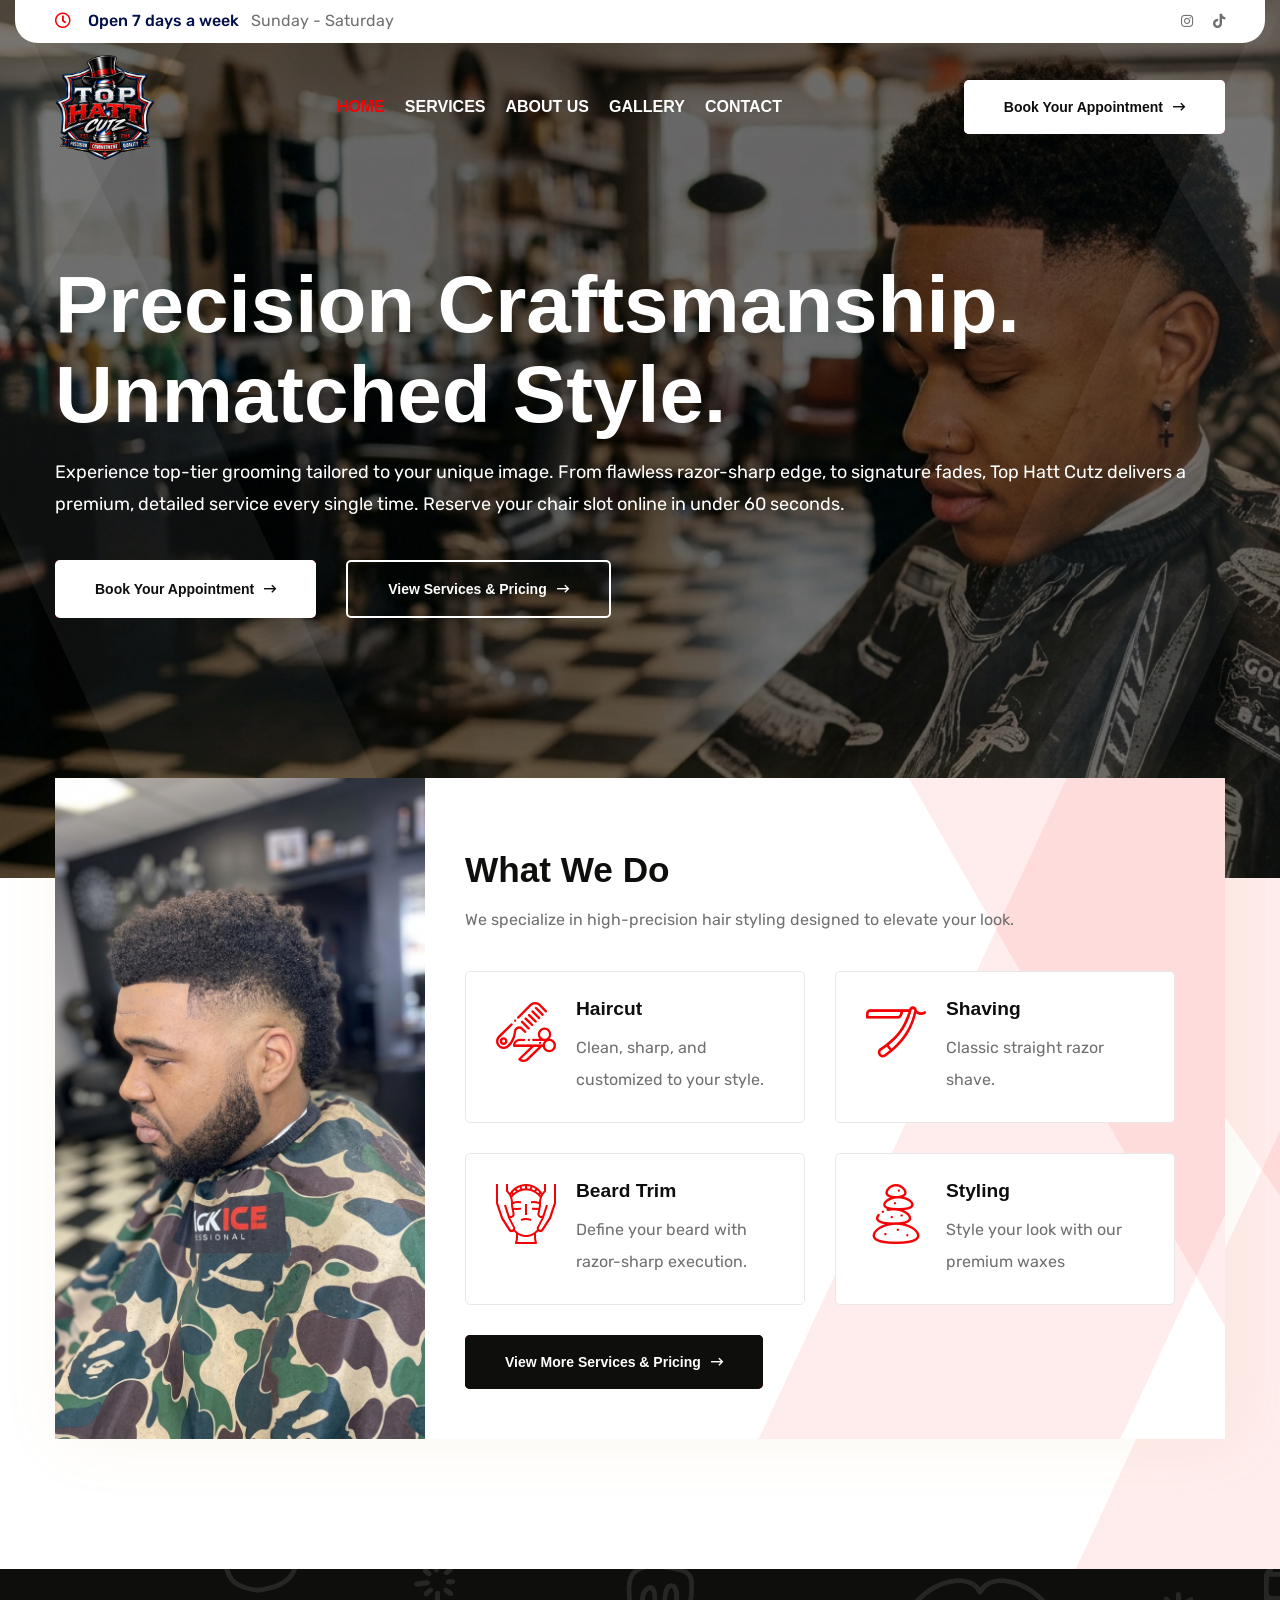
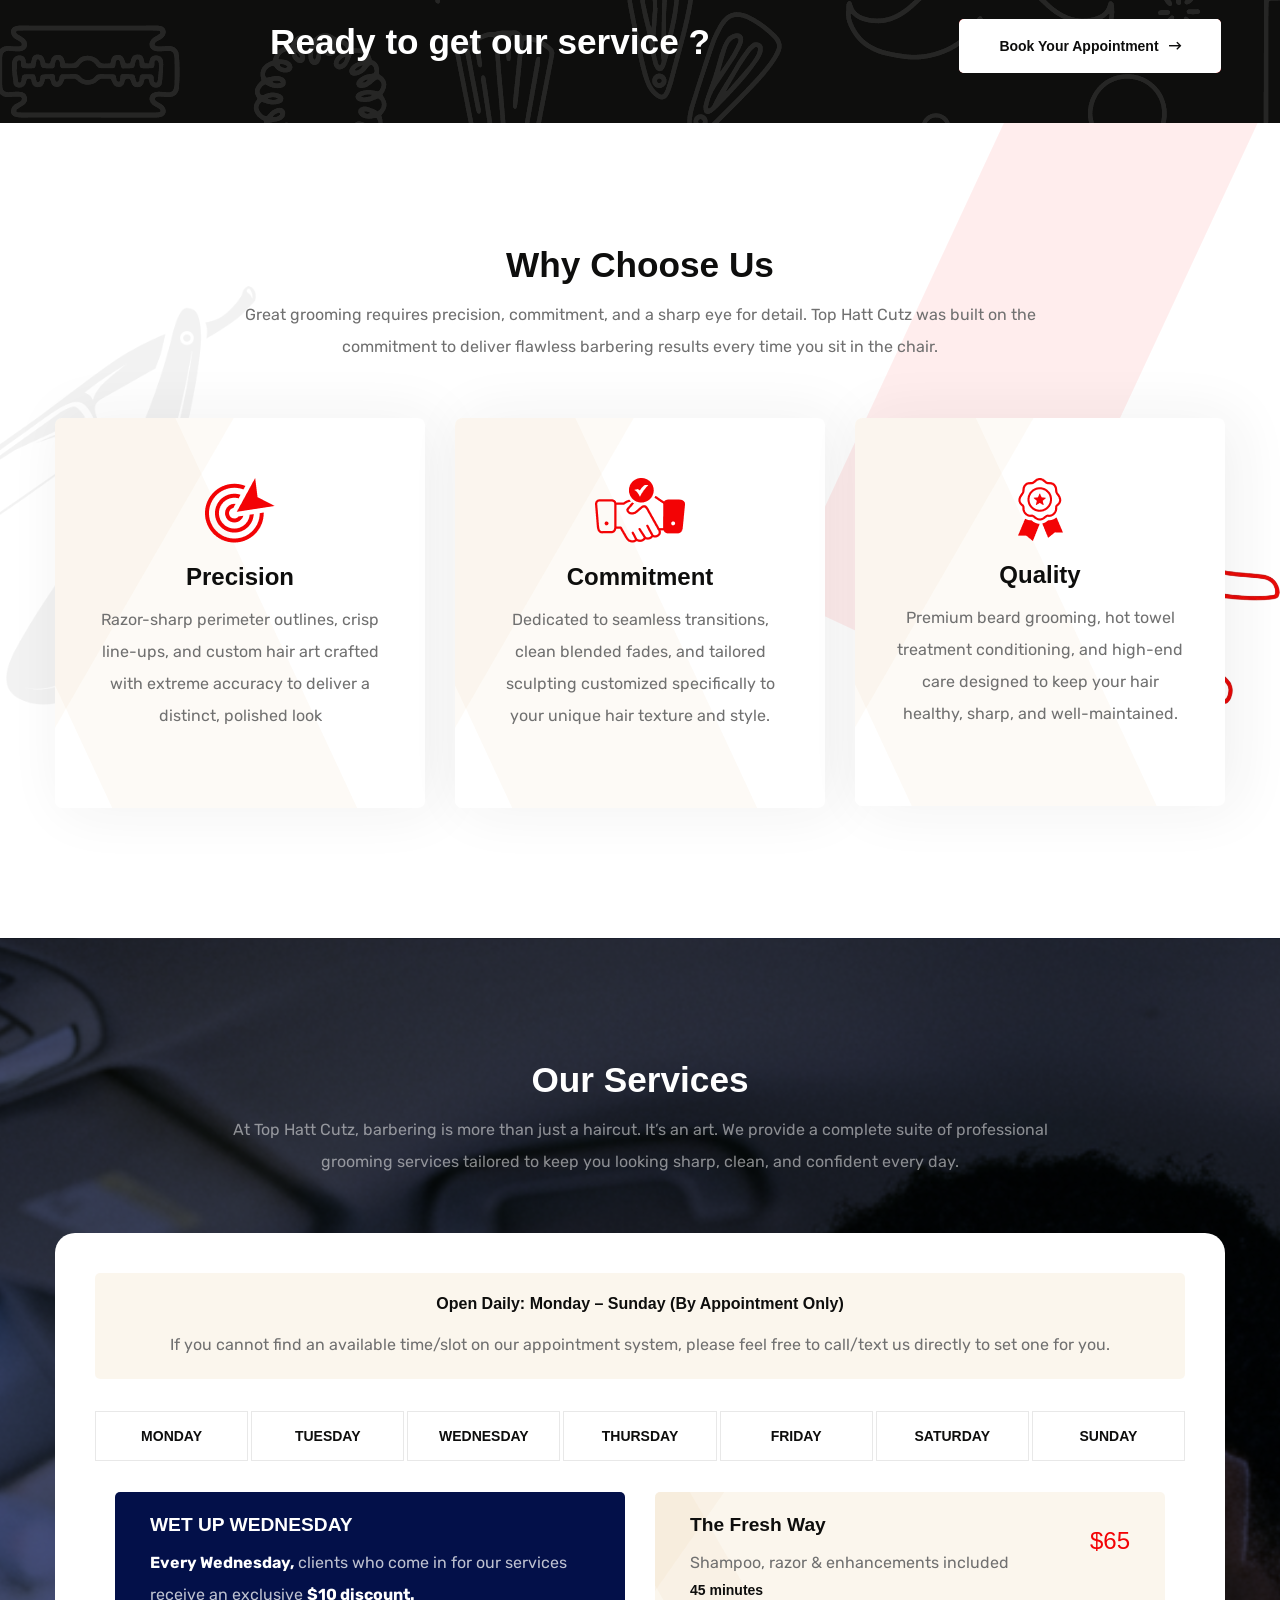
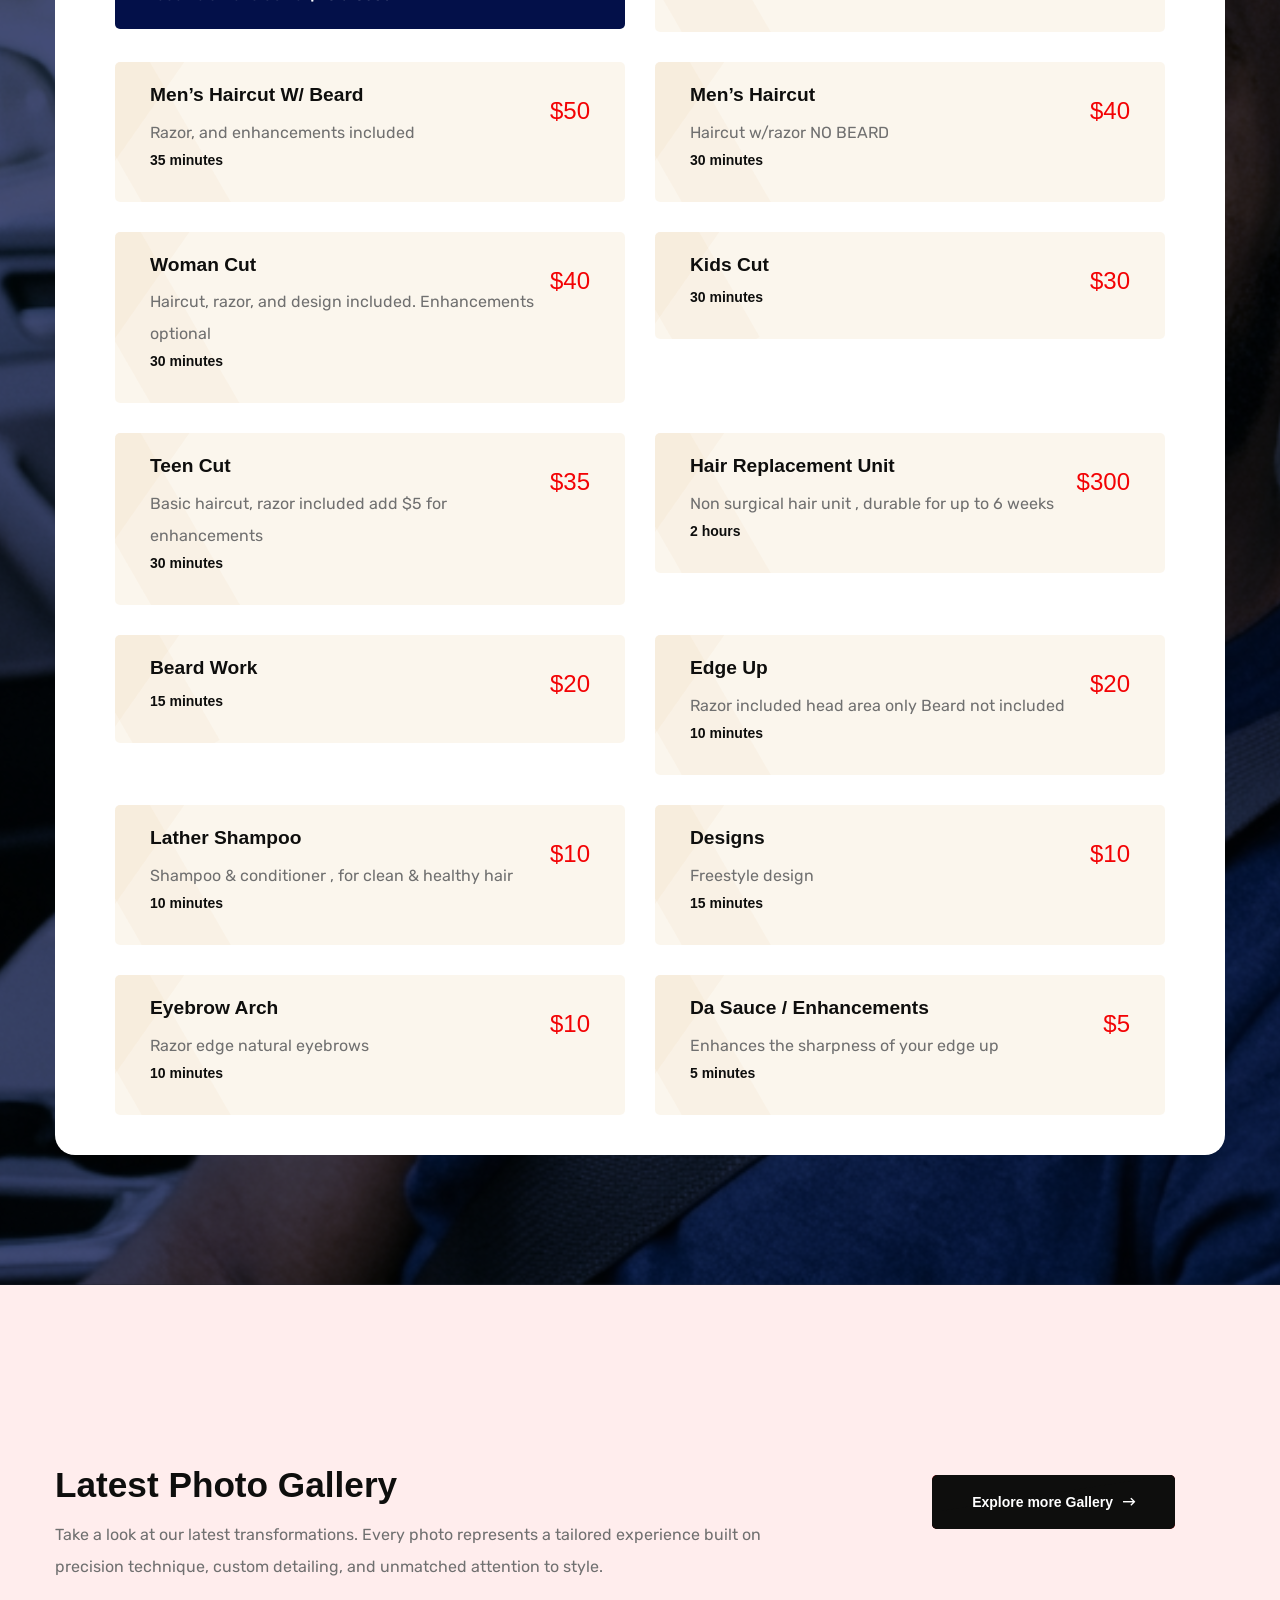
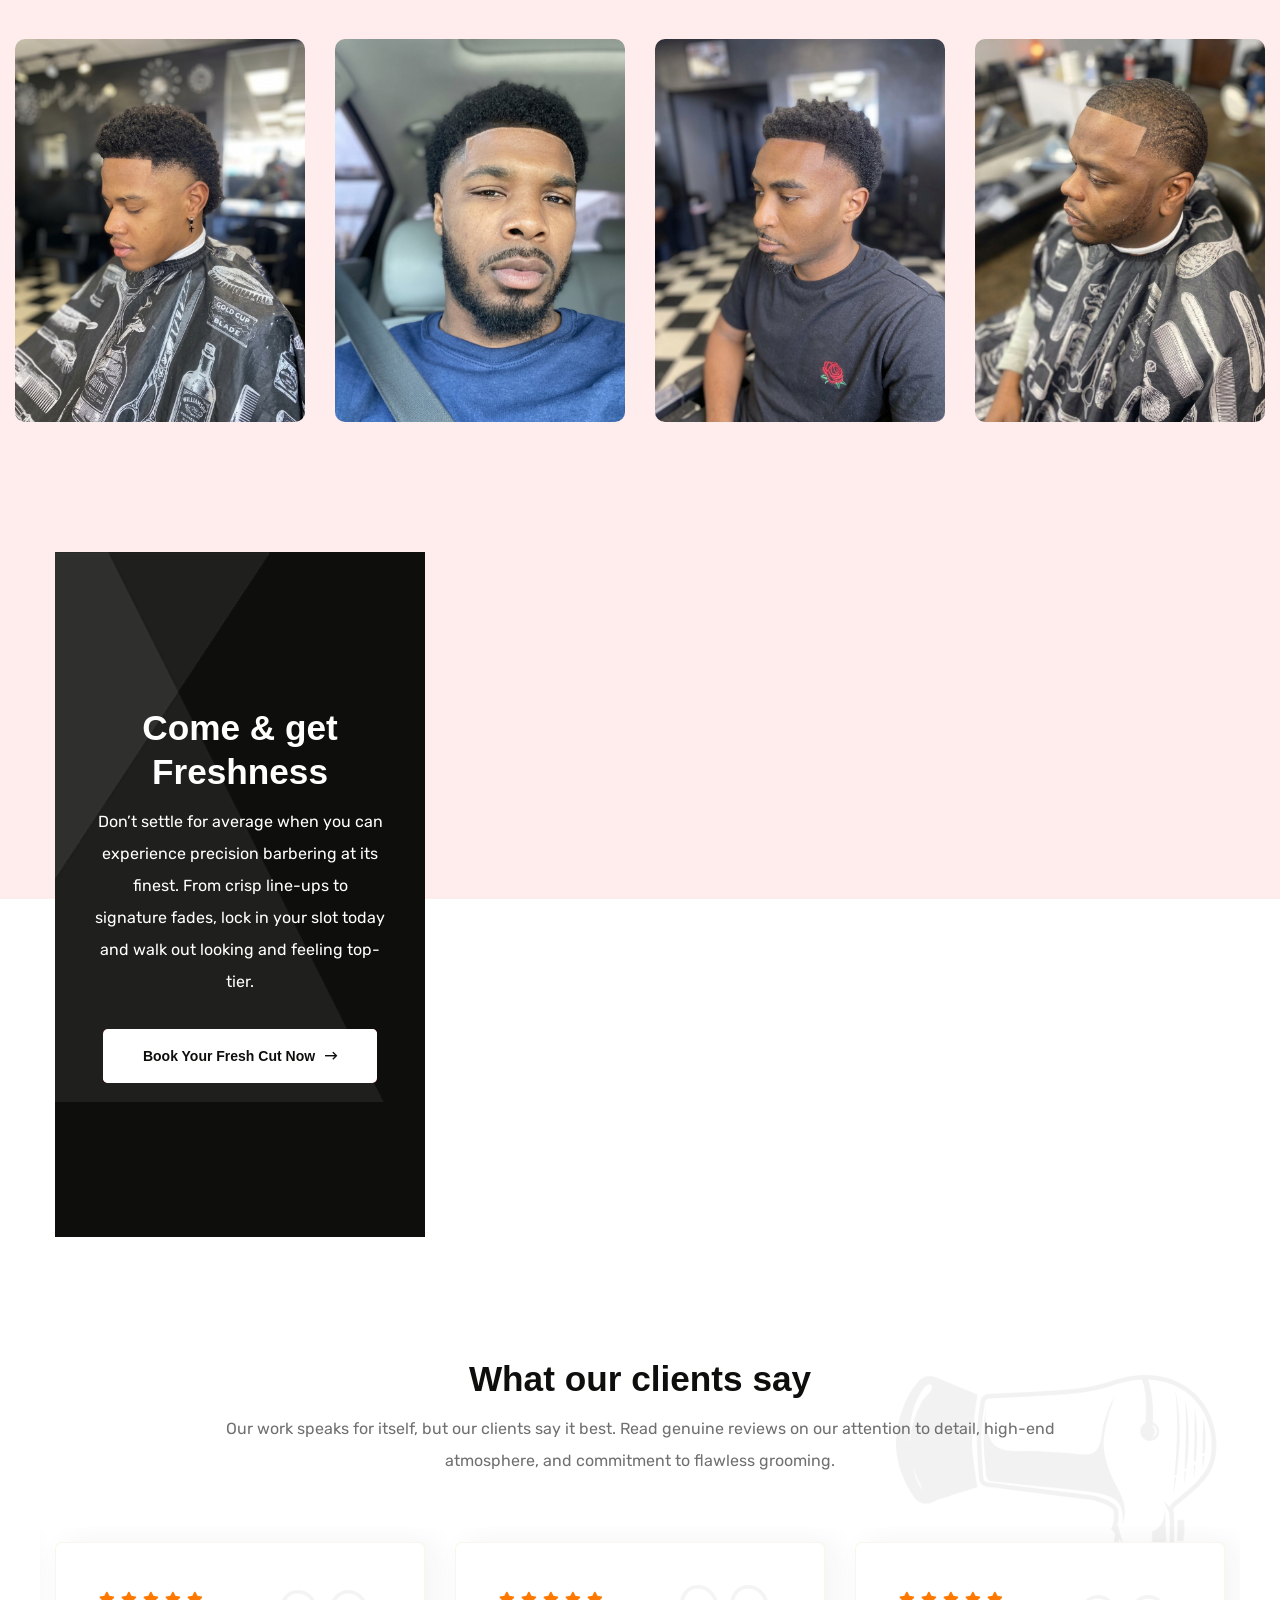
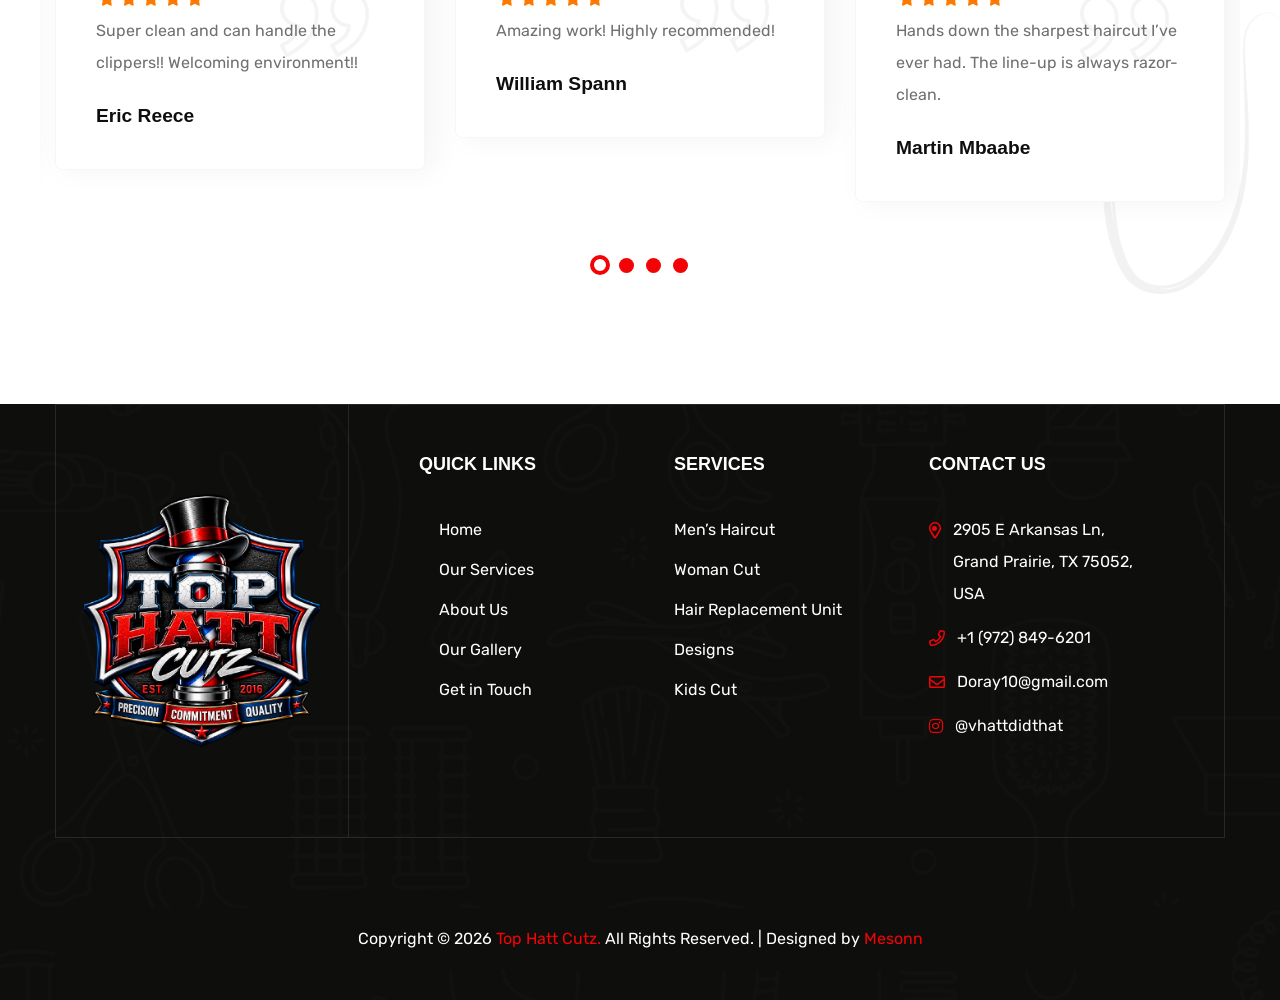
==== commit 36734a31: "new changes" ====
--- a/index.html
+++ b/index.html
@@ -47,7 +47,7 @@
                        <div class="col-sm-9">
                            <div class="top-left">
                                <ul>
-                                   <li><i class="far fa-map-marker"></i> <b>Londyn’s Studio : </b>2905 E Arkansas Ln 108 Arlington, TX 76010</li>
+                                   <li><i class="far fa-map-marker"></i> <b>Address: </b>2905 E Arkansas Ln, Grand Prairie, TX 75052, USA</li>
                                     <li><i class="far fa-clock"></i> <b>Open 7 days a week </b> Sunday - Saturday</li>
                                 </ul>
                            </div>
@@ -354,62 +354,77 @@
                     </div>
                 </div>
                 <div class="price-tab-wrap p-40 bg-white">
+                    <div class="price-item2 wow fadeInUp delay-0-2s">
+                        <div class="content">
+                            <h6>Open Daily: Monday – Sunday (By Appointment Only)</h6>
+                            <span>If you cannot find an available time/slot on our appointment system, please feel free to call/text us directly to set one for you.</span>
+                        </div>
+                    </div>
+
                     <ul class="nav nav-justified price-tab">
                         <li class="nav-item">
                             <span class="nav-link">
                                 <!-- <i class="flaticon-beauty-salon"></i> -->
-                                <!-- <img src="assets/images/icon/hour.png" alt="hour"> -->
-                                <span>sunday</span>
-                                <h5>1:00 PM - 6:00 PM</h5>
-                            </span>
-                        </li>
-                        <li class="nav-item">
-                            <span class="nav-link">
-                                <!-- <i class="flaticon-beauty-salon"></i> -->
                                 <span>monday</span>
-                                <h5>9:00 AM - 6:00 PM</h5>
+                                <!-- <h5>9:00 AM - 6:00 PM</h5> -->
                             </span>
                         </li>
                         <li class="nav-item">
                             <span class="nav-link">
                                 <!-- <i class="flaticon-beauty-salon"></i> -->
                                 <span>tuesday</span>
-                                <h5>9:00 AM - 6:00 PM</h5>
+                                <!-- <h5>9:00 AM - 6:00 PM</h5> -->
                             </span>
                         </li>
                         <li class="nav-item">
                             <span class="nav-link">
                                 <!-- <i class="flaticon-beauty-salon"></i> -->
                                 <span>wednesday</span>
-                                <h5>9:00 AM - 6:00 PM</h5>
+                                <!-- <h5>9:00 AM - 6:00 PM</h5> -->
                             </span>
                         </li>
                         <li class="nav-item">
                             <span class="nav-link">
                                 <!-- <i class="flaticon-beauty-salon"></i> -->
                                 <span>thursday</span>
-                                <h5>9:00 AM - 6:00 PM</h5>
+                                <!-- <h5>9:00 AM - 6:00 PM</h5> -->
                             </span>
                         </li>
                         <li class="nav-item">
                             <span class="nav-link">
                                 <!-- <i class="flaticon-beauty-salon"></i> -->
                                 <span>friday</span>
-                                <h5>9:00 AM - 6:00 PM</h5>
+                                <!-- <h5>9:00 AM - 6:00 PM</h5> -->
                             </span>
                         </li>
                         <li class="nav-item">
                             <span class="nav-link">
                                 <!-- <i class="flaticon-beauty-salon"></i> -->
                                 <span>saturday</span>
-                                <h5>8:00 AM - 6:00 PM</h5>
+                                <!-- <h5>8:00 AM - 6:00 PM</h5> -->
+                            </span>
+                        </li>
+                        <li class="nav-item">
+                            <span class="nav-link">
+                                <!-- <i class="flaticon-beauty-salon"></i> -->
+                                <span>sunday</span>
+                                <!-- <h5>8:00 AM - 6:00 PM</h5> -->
                             </span>
                         </li>
                     </ul>
-                    
+
                     <div class="tab-content price-tab-content" id="hair">
                         <div class=" fade show active">
+                            
                             <div class="row">
+                                <div class="col-lg-6">
+                                    <div class="price-item3 wow fadeInUp delay-0-2s">
+                                        <div class="content">
+                                            <h5>WET UP WEDNESDAY</h5>
+                                            <span><b style="color: white;">Every Wednesday,</b> clients who come in for our services receive an exclusive <b style="color: white;">$10 discount.</b></span>
+                                        </div>
+                                    </div>
+                                </div>
                                 <div class="col-lg-6">
                                     <div class="price-item wow fadeInUp delay-0-2s">
                                         <div class="content">
@@ -1109,7 +1124,7 @@
                                     <ul>
                                         <li>
                                             <i class="far fa-map-marker-alt"></i>
-                                            <span>2905 E Arkansas Ln 108 Arlington, TX 76010</span>
+                                            <span>2905 E Arkansas Ln, Grand Prairie, TX 75052, USA</span>
                                         </li>
                                         <li>
                                             <i class="far fa-phone"></i>
@@ -1119,7 +1134,11 @@
                                         <li>
                                             <i class="far fa-envelope"></i>
                                             <a href="mailto:Doray10@gmail.com">Doray10@gmail.com</a>
-                                            
+                                        </li>
+
+                                        <li>
+                                            <i class="fab fa-instagram"></i>
+                                            <a href="https://www.instagram.com/vhattdidthat" target="_blank">@vhattdidthat</a>
                                         </li>
                                     </ul>
                                 </div>
--- a/assets/css/style.css
+++ b/assets/css/style.css
@@ -4197,18 +4197,18 @@
     margin: 1.5px; }
     @media only screen and (max-width: 991px) {
       .price-tab .nav-item {
-        min-width: 130px;
+        min-width: 100px;
         -webkit-box-flex: initial;
         -ms-flex-positive: initial;
         flex-grow: initial; } }
   .price-tab .nav-link {
-    min-height: 80px;
+    min-height: 50px;
     position: relative;
     text-align: center;
     border: 1px solid #e8e8e8; }
     @media only screen and (max-width: 575px) {
       .price-tab .nav-link {
-        min-height: 75px; } }
+        min-height: 45px; } }
 
     .price-tab .nav-link span {
       left: 50%;
@@ -4285,12 +4285,47 @@
   -ms-flex-align: center;
   align-items: center;
   background: rgba(214, 163, 84, 0.1); }
+
+  .price-item2 {
+  z-index: 1;
+  margin-bottom: 30px;
+  position: relative;
+  border-radius: 5px;
+  padding: 18px 35px;
+  background: rgba(214, 163, 84, 0.1); }
+
+  .price-item3 {
+  z-index: 1;
+  display: -webkit-box;
+  display: -ms-flexbox;
+  display: flex;
+  overflow: hidden;
+  margin-top: 30px;
+  position: relative;
+  border-radius: 5px;
+  padding: 18px 35px;
+  -webkit-box-align: center;
+  -ms-flex-align: center;
+  align-items: center;
+  background: var(--dark-color); }
+
   @media only screen and (max-width: 575px) {
     .price-item {
       -ms-flex-wrap: wrap;
       flex-wrap: wrap;
       padding-left: 25px;
-      padding-right: 25px; } }
+      padding-right: 25px; } 
+    .price-item2 {
+      -ms-flex-wrap: wrap;
+      flex-wrap: wrap;
+      padding-left: 25px;
+      padding-right: 25px; } 
+    .price-item3 {
+      -ms-flex-wrap: wrap;
+      flex-wrap: wrap;
+      padding-left: 25px;
+      padding-right: 25px; } 
+    }
   .price-item .image {
     -webkit-box-flex: 0;
     -ms-flex: none;
@@ -4325,11 +4360,27 @@
       transform: translate(50%, -35%) rotate(-35deg); }
   .price-item .content {
     margin-right: auto; }
+
+  .price-item2 .content {
+    text-align: center;
+   }
+
     .price-item .content h5 {
       margin-bottom: 6px; }
       .price-item .content h6 {
         font-size: 14px;
         color: var(--black-color); }
+
+        .price-item3 .content h5 {
+      margin-bottom: 6px; 
+    color: var(--white-color);}
+      .price-item3 .content h6 {
+        font-size: 14px;
+        color: var(--white-color); }
+        .price-item3 .content span {
+      margin-bottom: 6px; 
+    color: rgba(255, 255, 255, 0.74);}
+
     @media only screen and (max-width: 575px) {
       .price-item .content {
         -webkit-box-ordinal-group: 3;
@@ -4584,8 +4635,8 @@
   -webkit-box-flex: 0;
   -ms-flex: none;
   flex: none;
-  width: 35px;
-  font-size: 33px;
+  width: 25px;
+  font-size: 23px;
   color: var(--primary-color);
   margin: 5px 15px 15px 0; }
 
